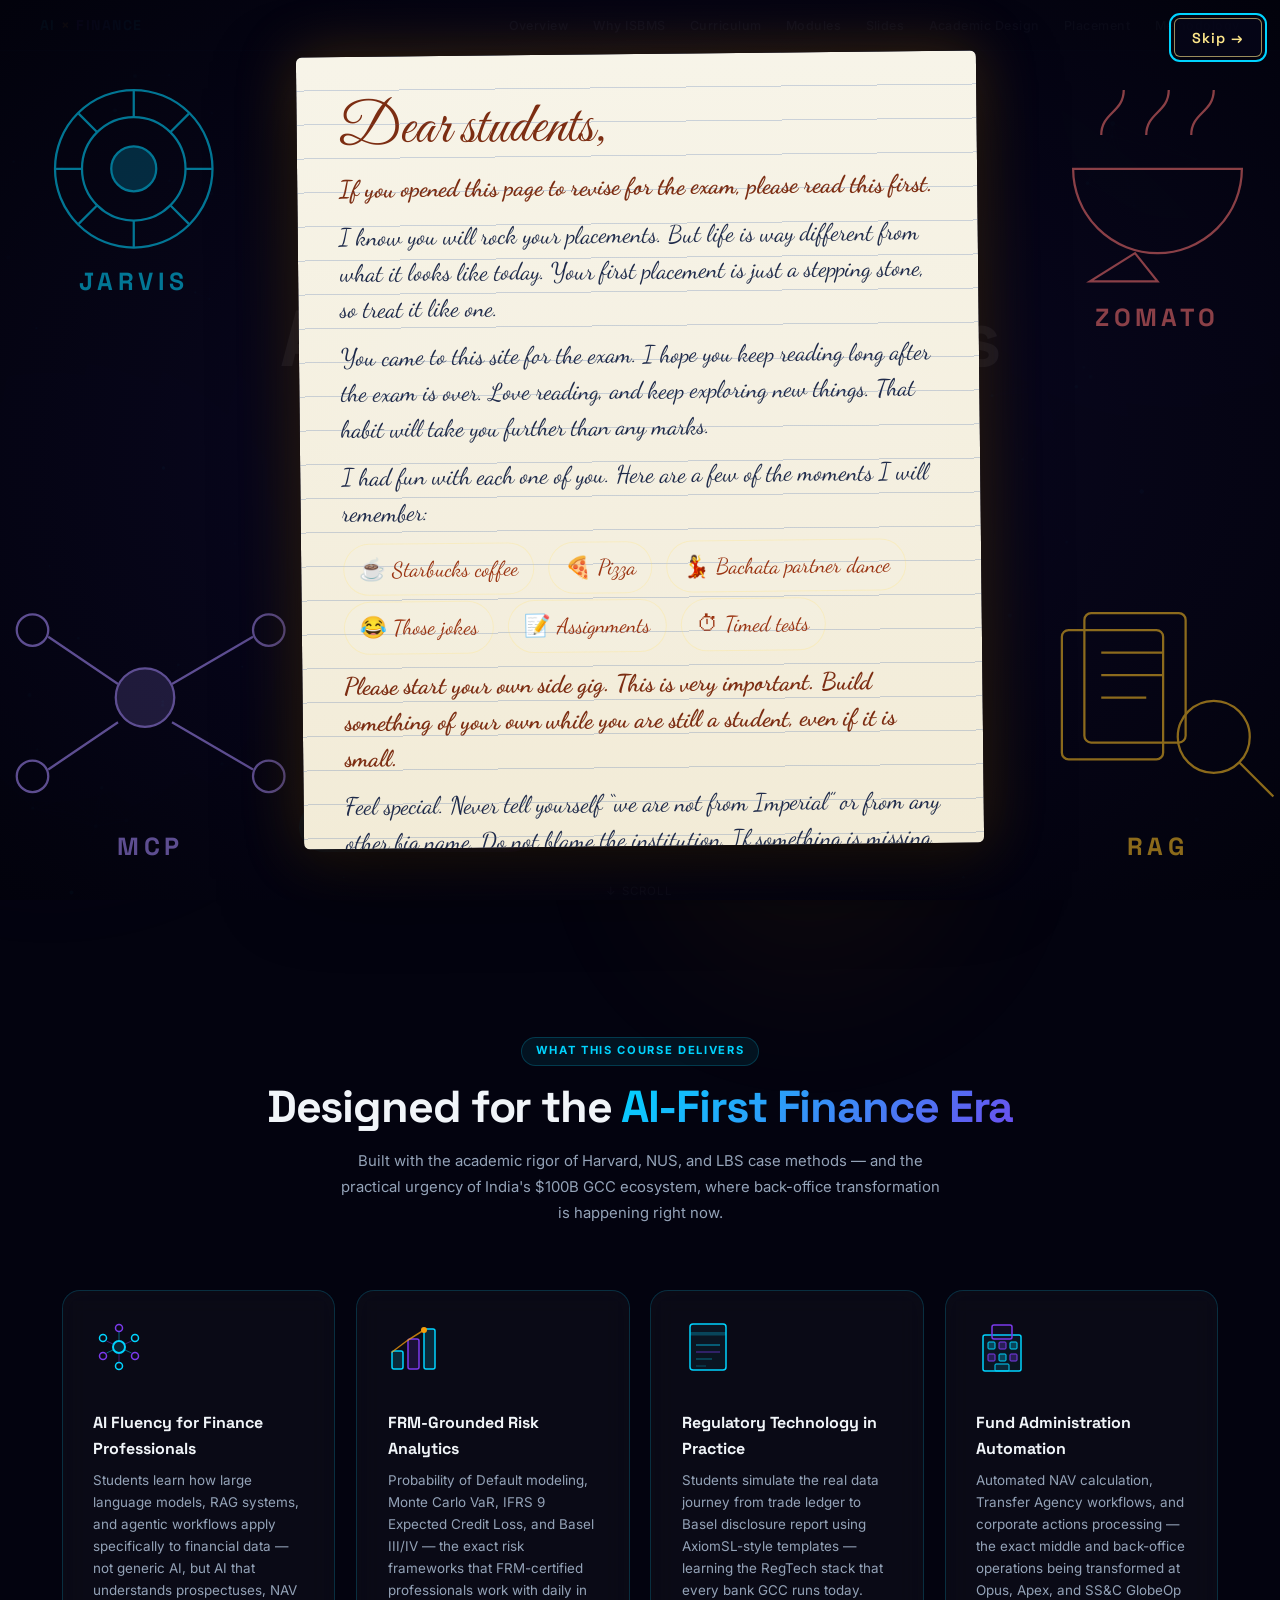
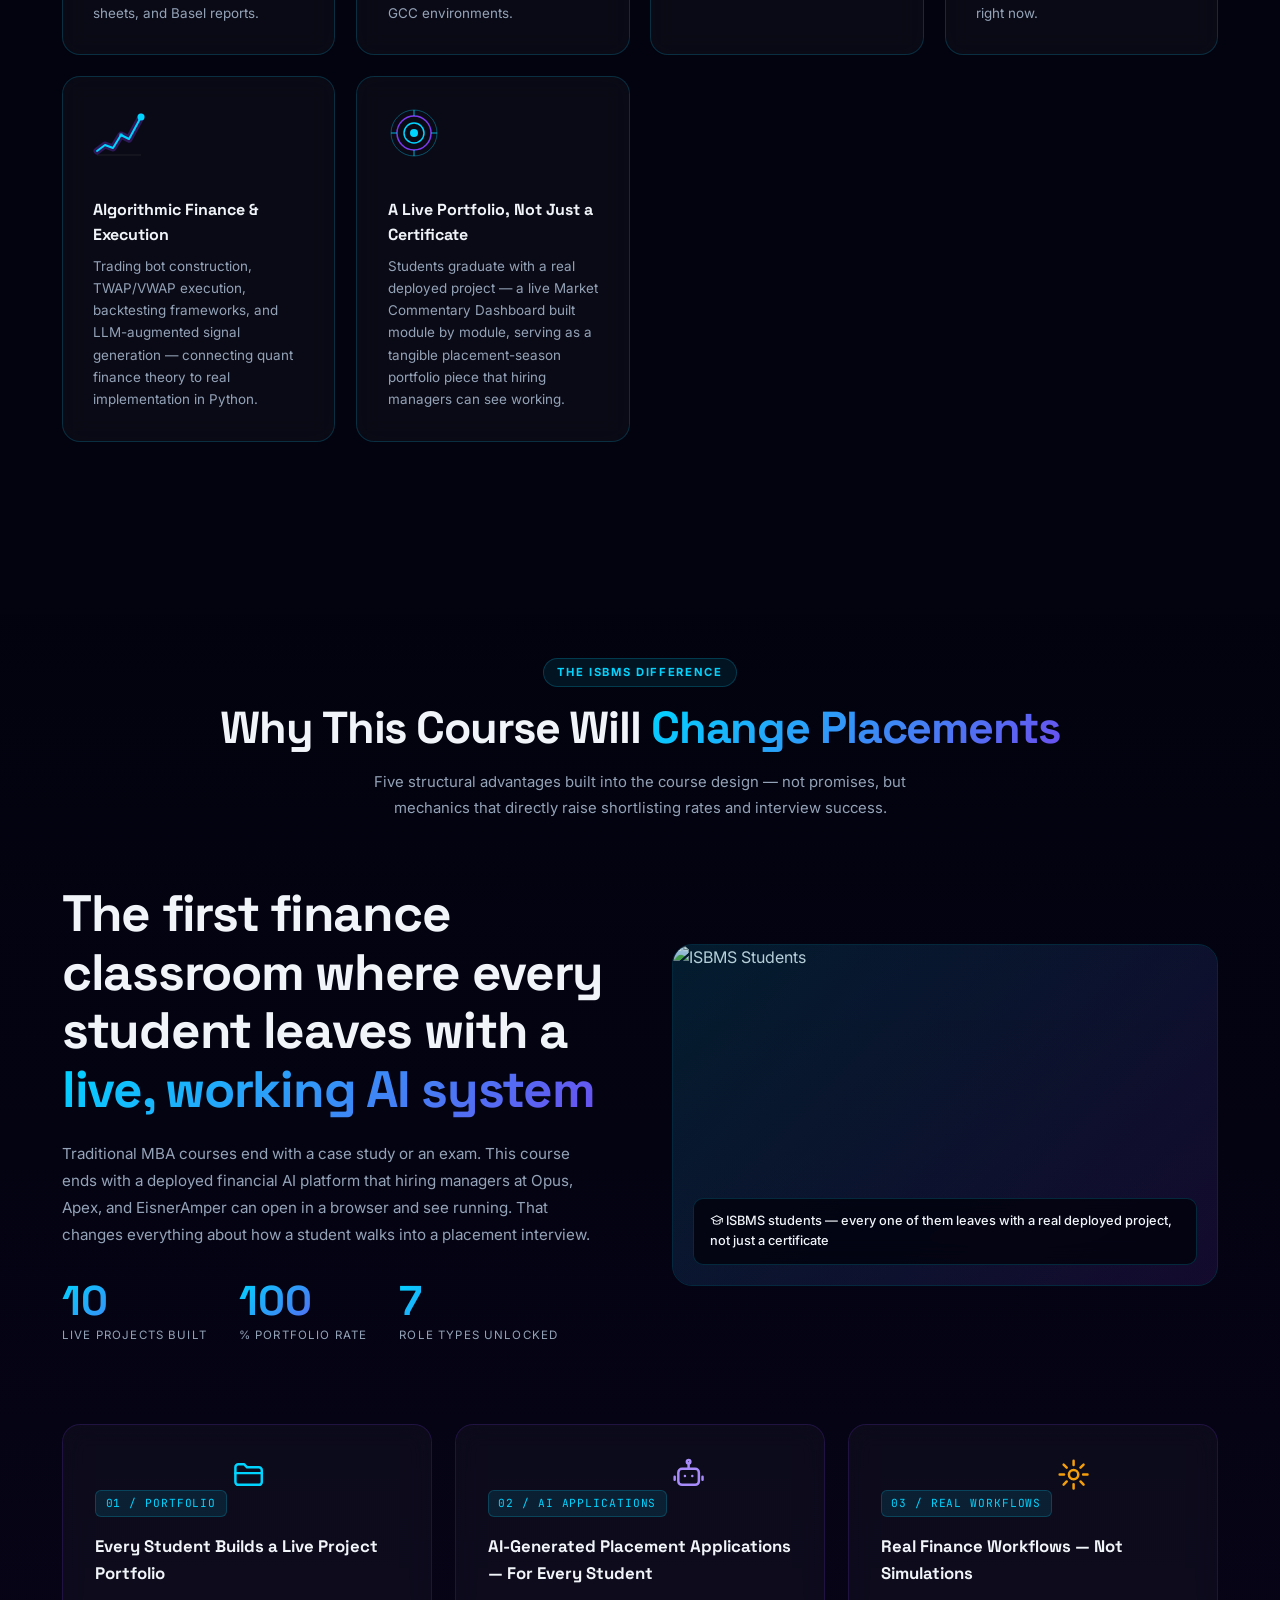
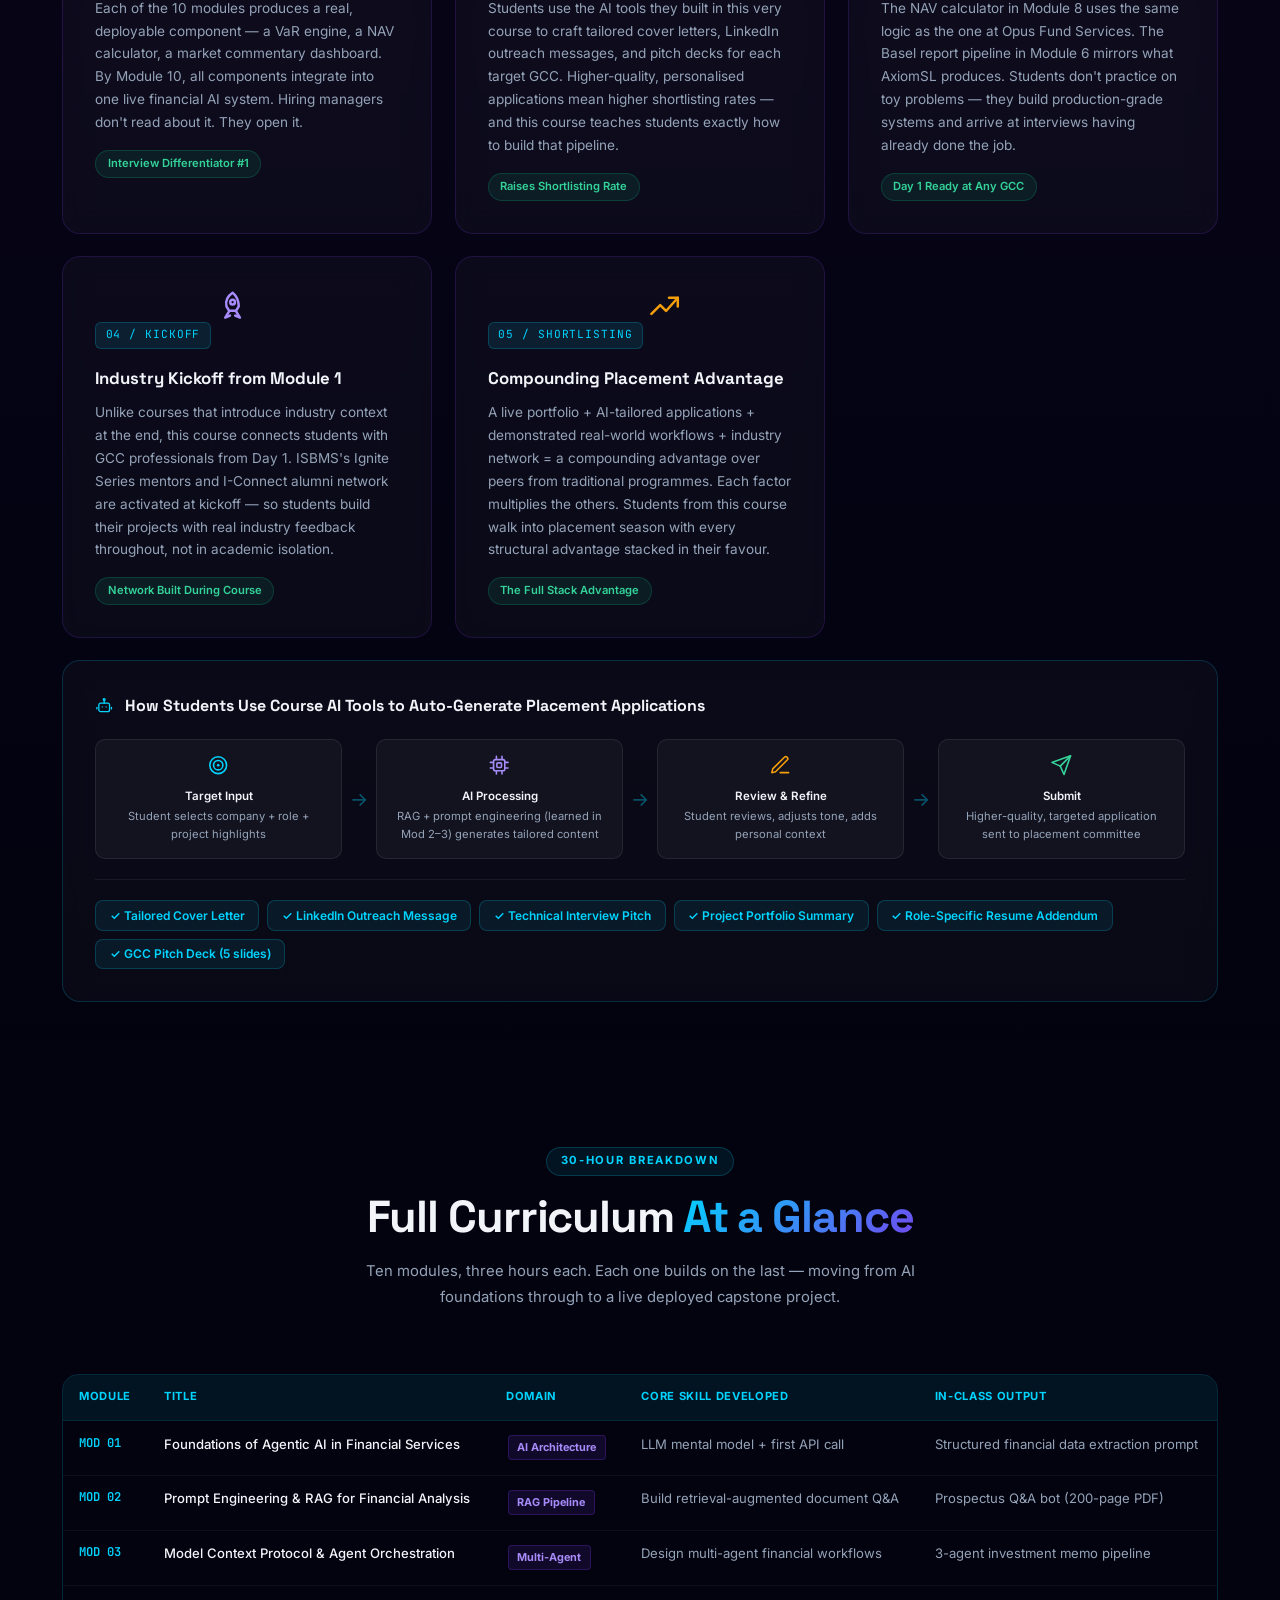
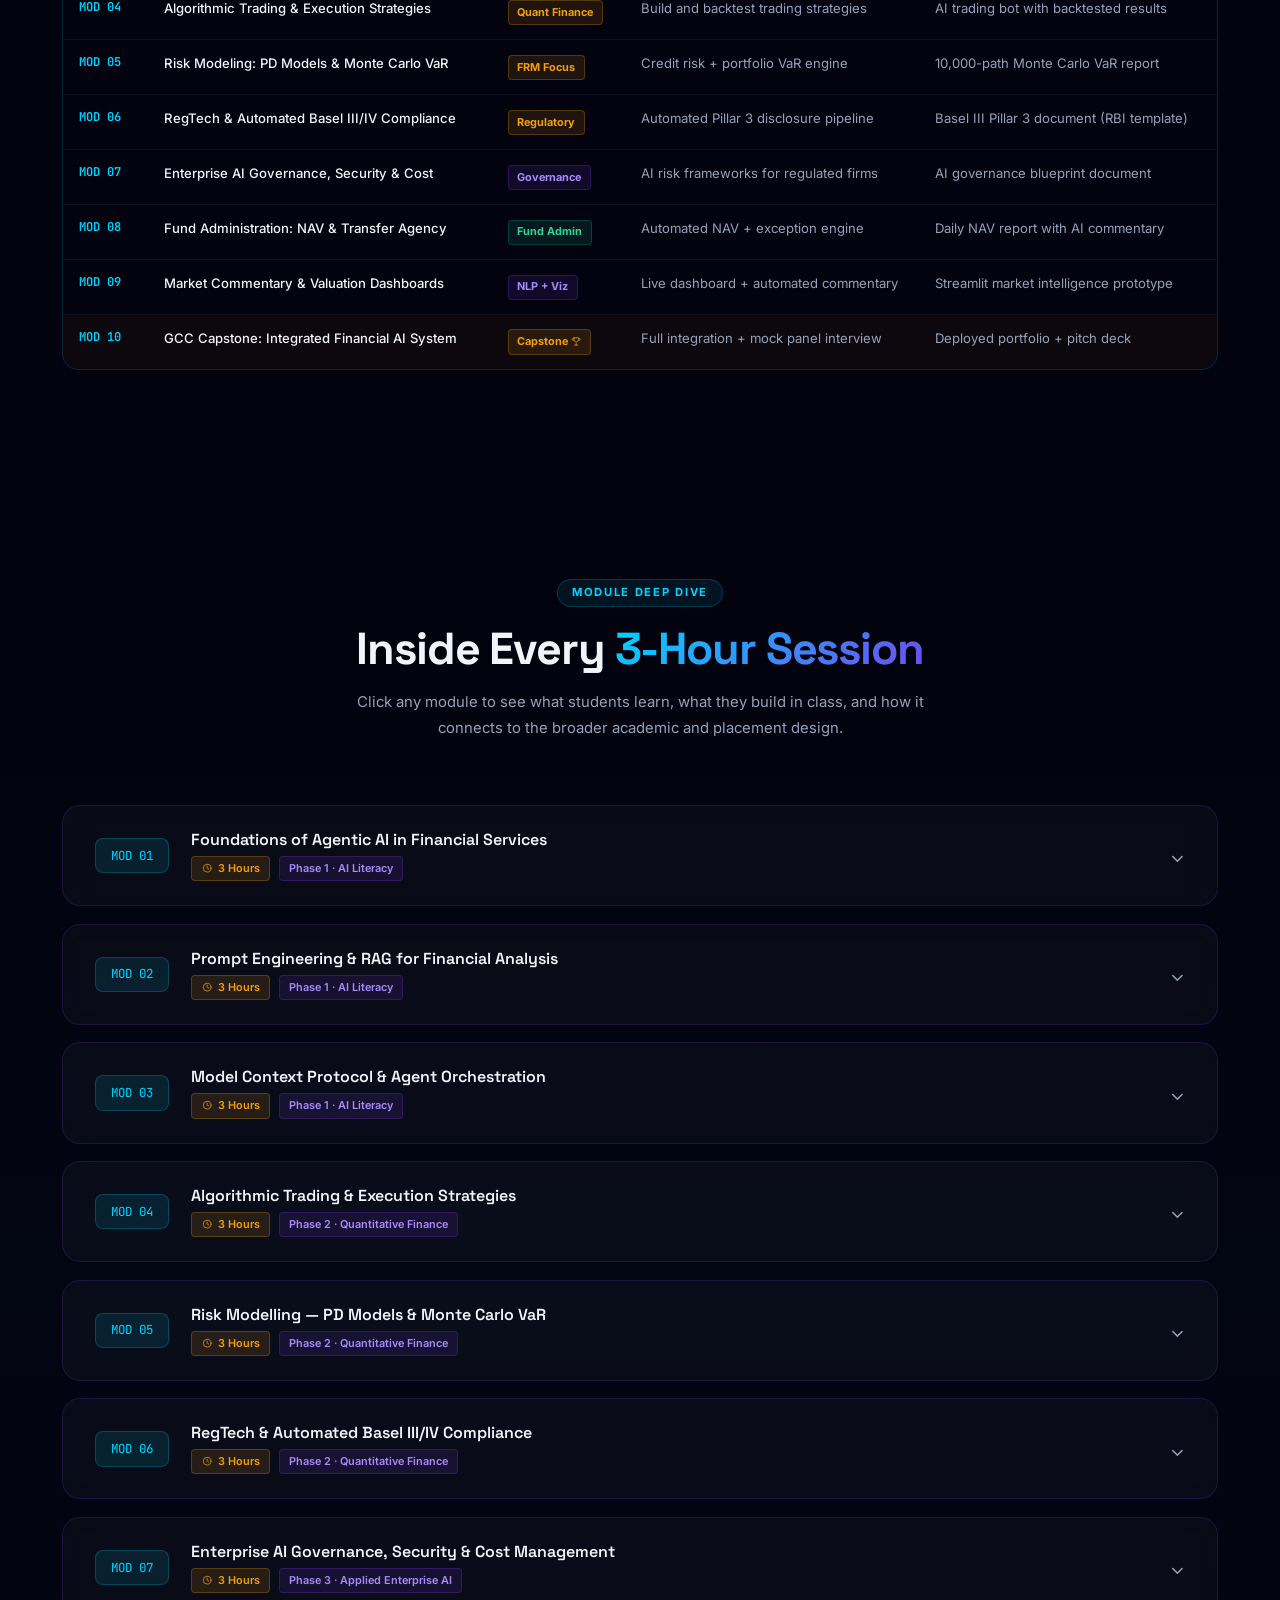
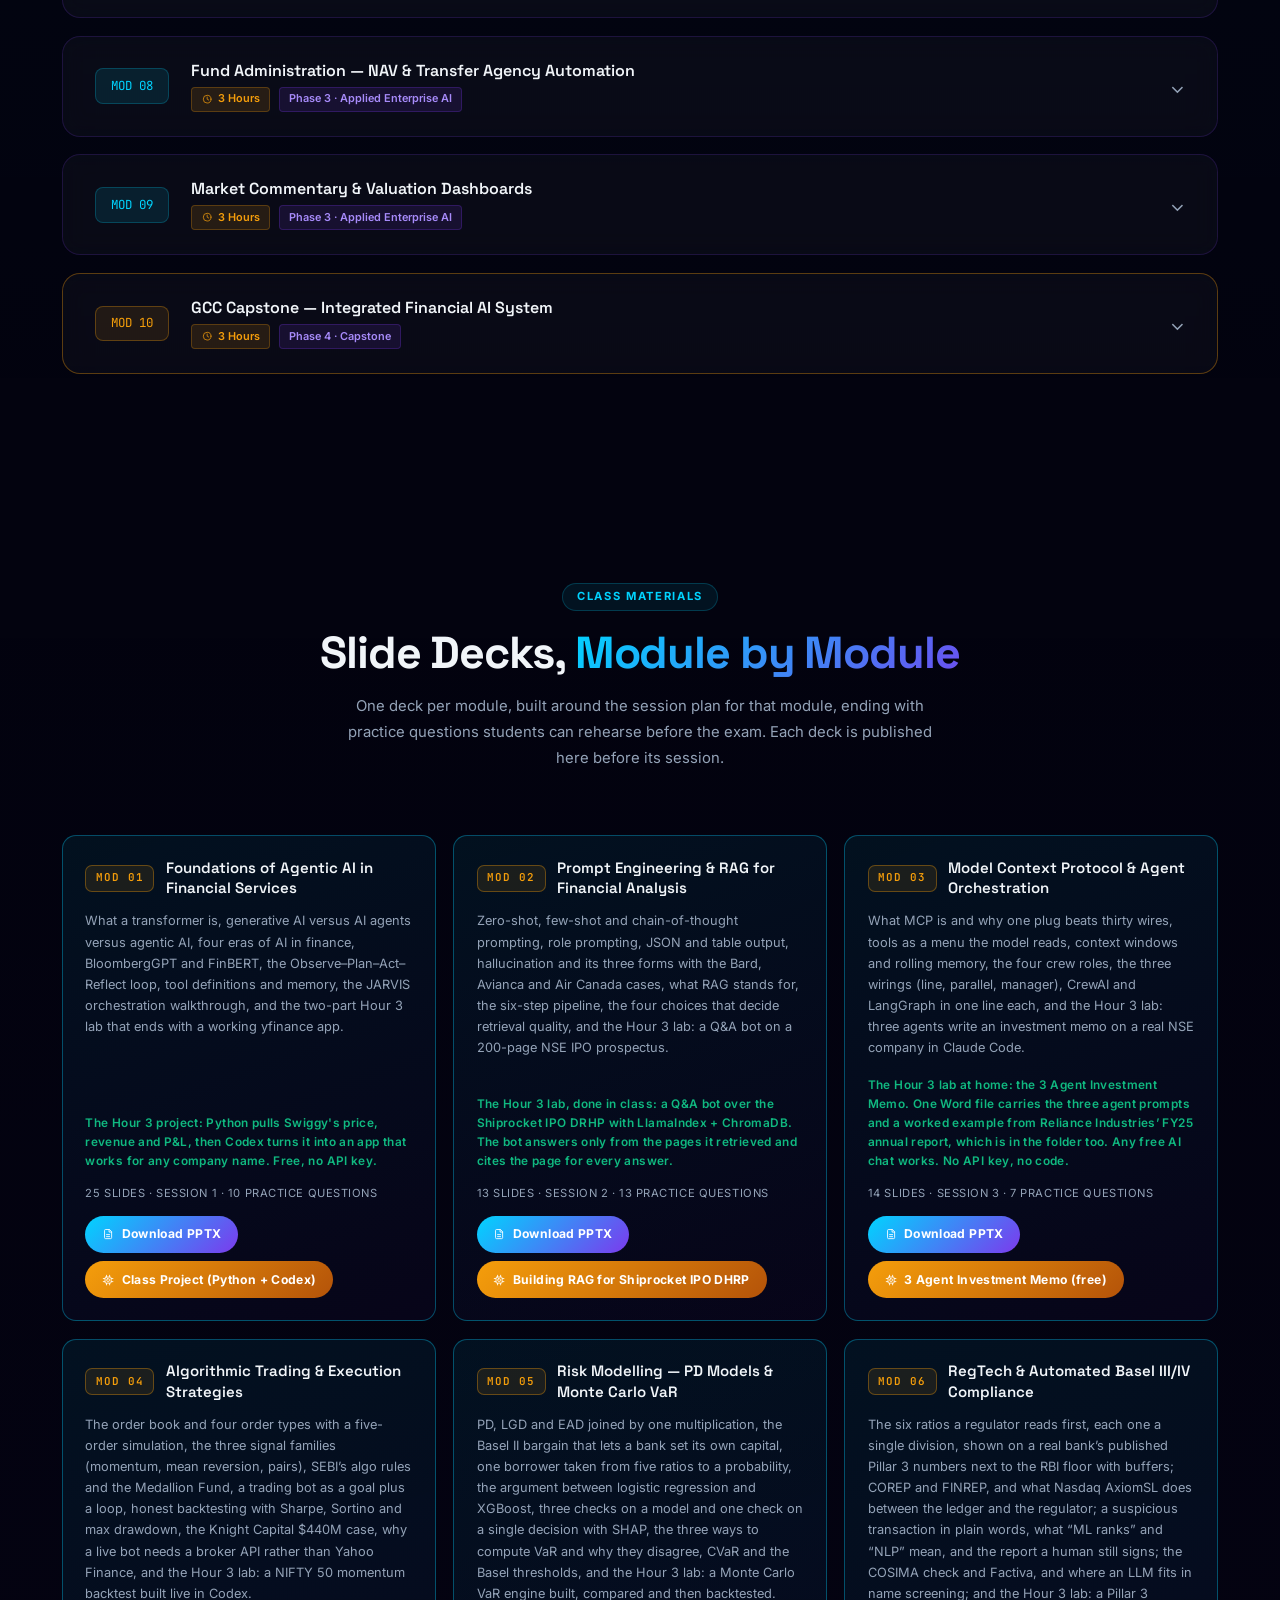
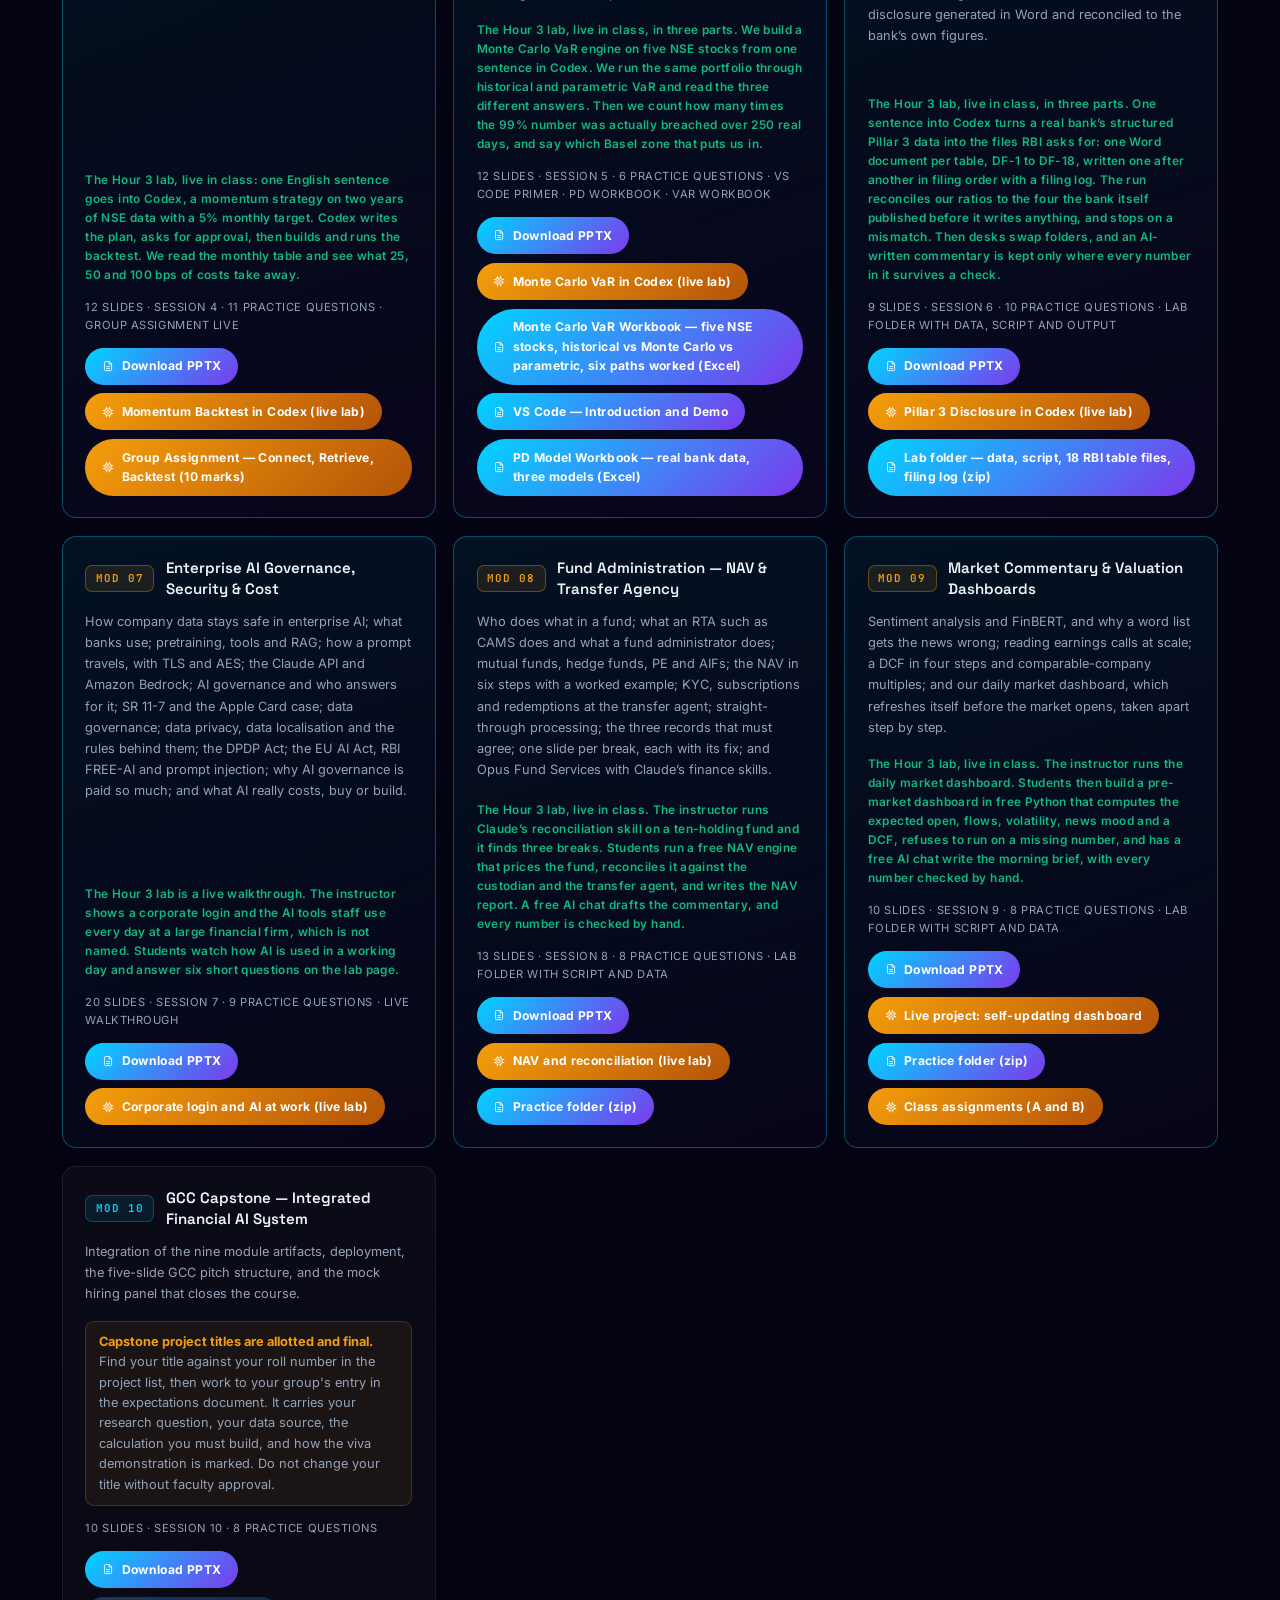
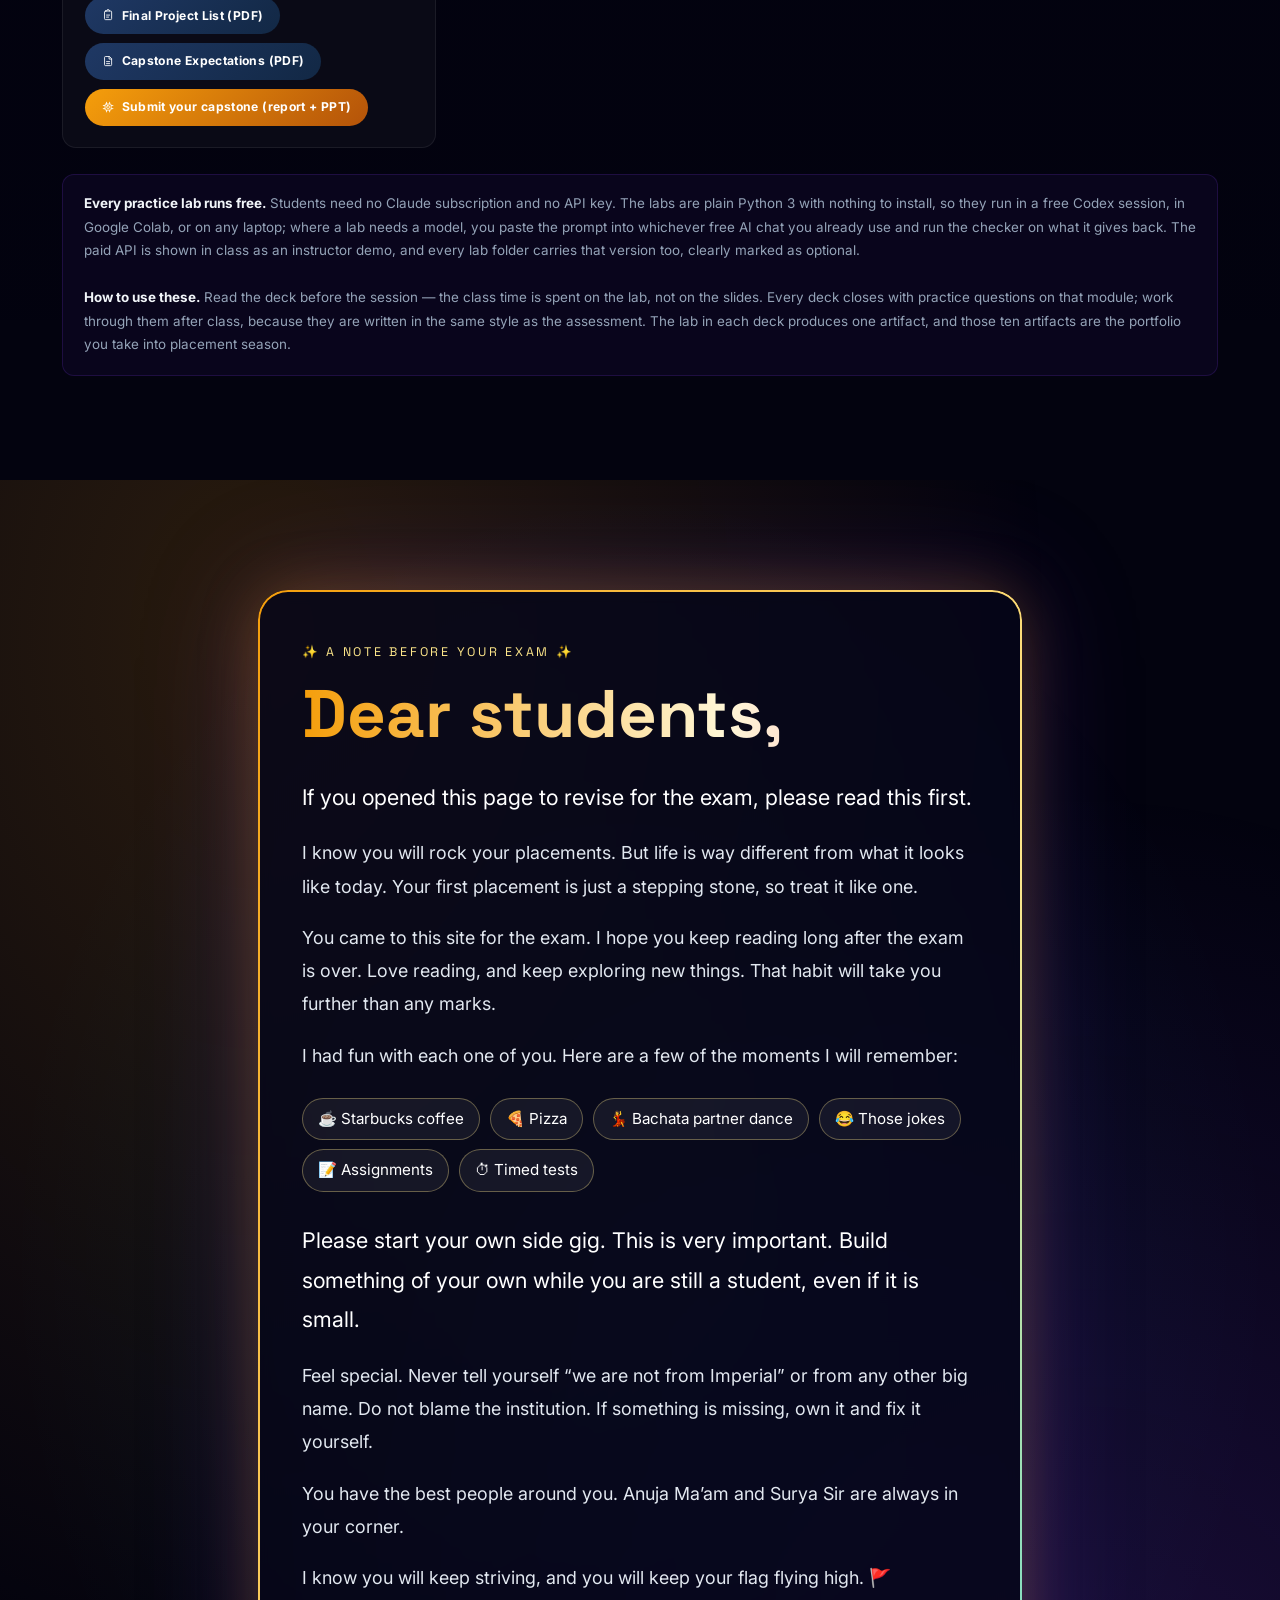
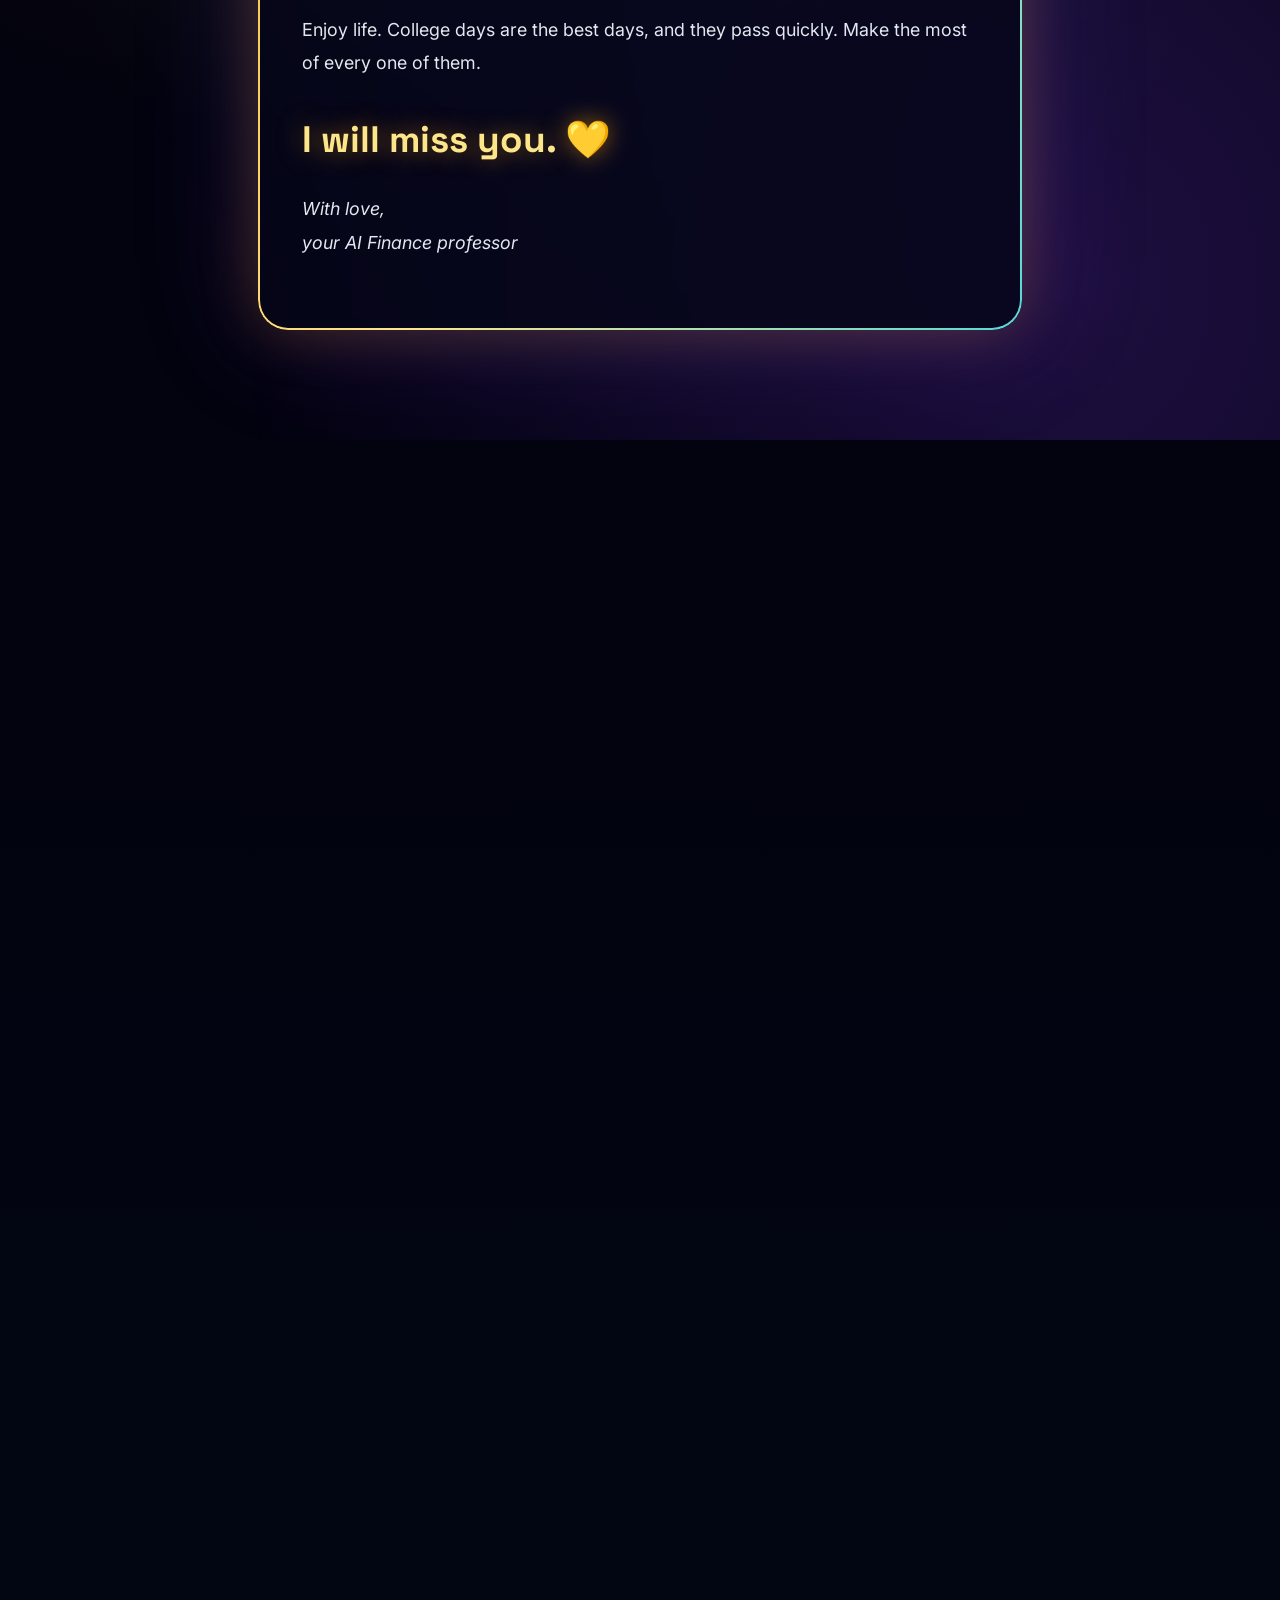
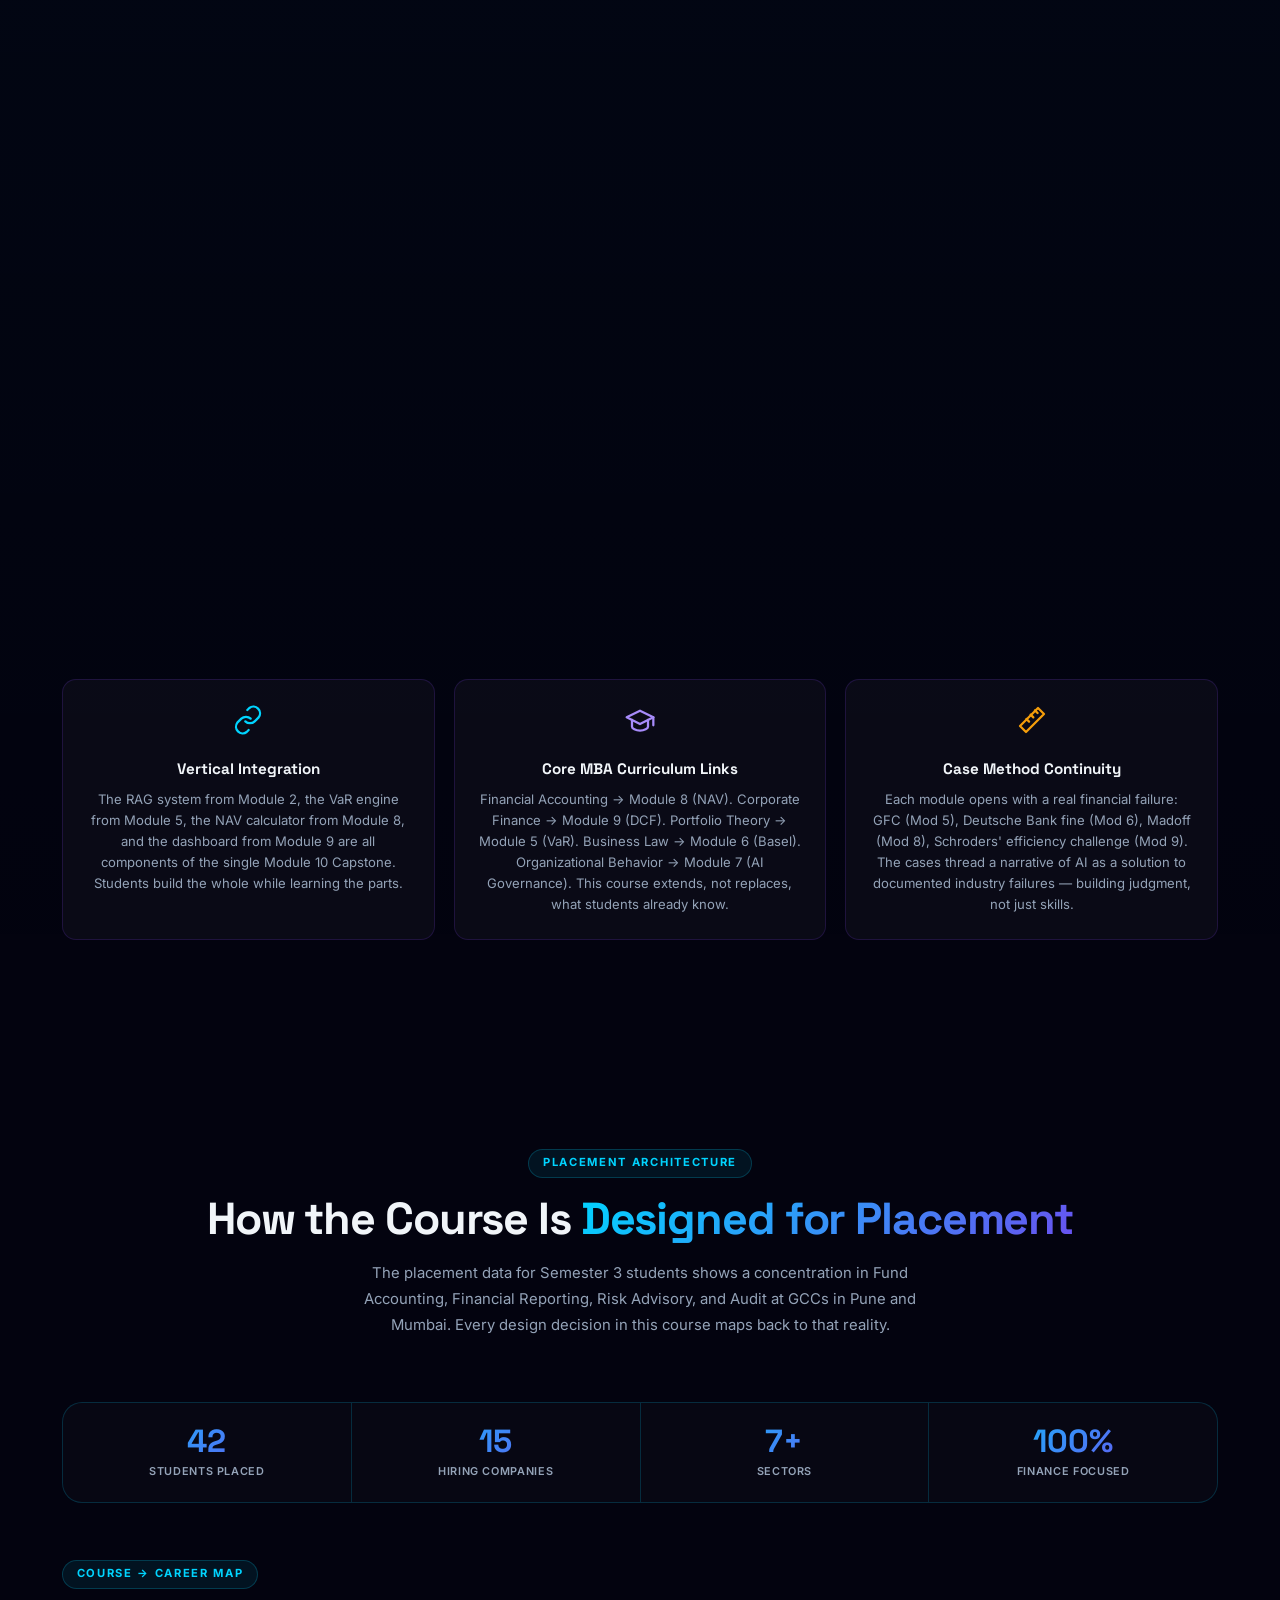
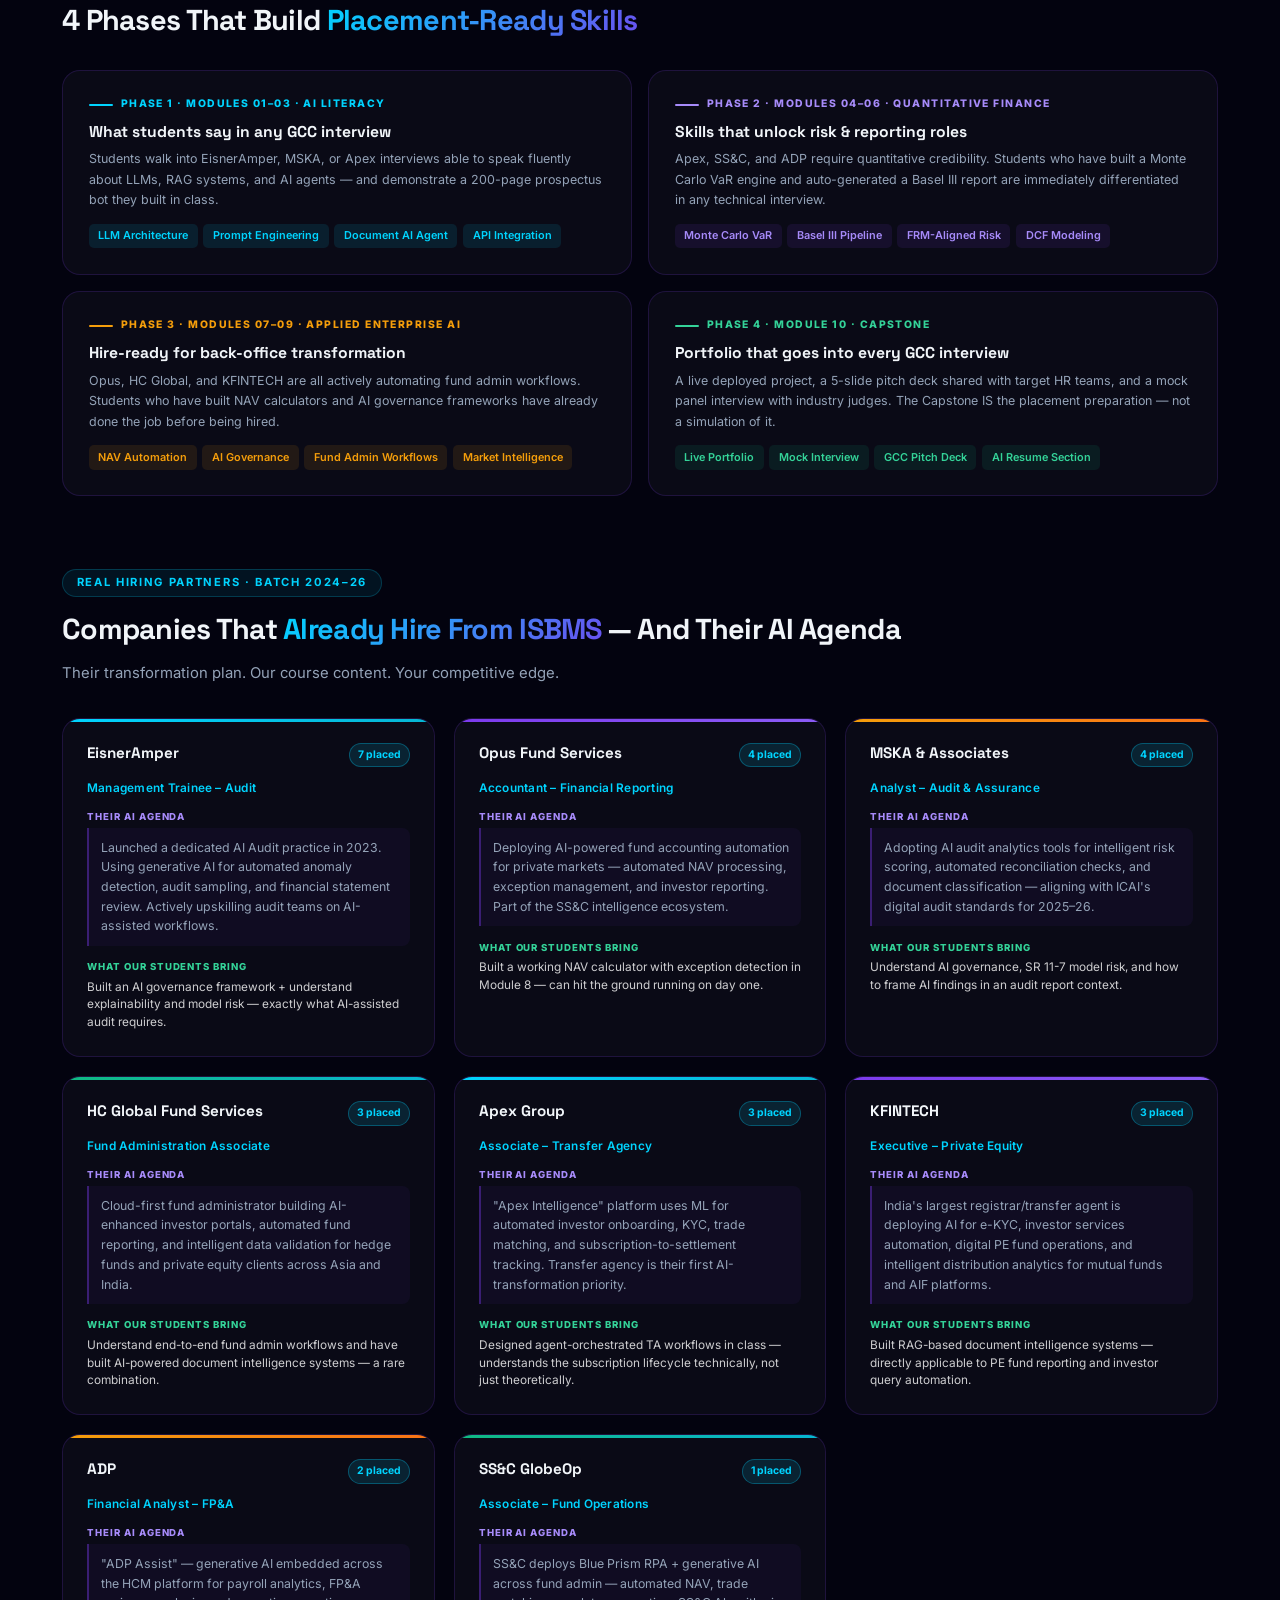
==== index.html @ ab529e23 "Note to students: first placement is a stepping stone Co-Authored-By: Claude Opus 5.5 <noreply@anthr" ====
<!DOCTYPE html>
<html lang="en">
<head>
<meta name="robots" content="noindex, nofollow, noarchive, nosnippet, noimageindex" />
<meta charset="UTF-8">
<meta name="viewport" content="width=device-width, initial-scale=1.0">
<title>Agentic AI & Advanced Analytics in Finance | ISBMS Pune</title>
<meta name="description" content="A 30-hour MBA/PGDM Semester 3 specialization at ISBMS Pune bridging academic finance with AI-driven GCC transformation. Ten modules from RAG and agentic AI to Monte Carlo VaR, Basel RegTech, and fund administration — every student graduates with a live deployed financial AI portfolio.">
<meta name="theme-color" content="#03030f">
<!-- Open Graph / social sharing -->
<meta property="og:type" content="website">
<meta property="og:title" content="Agentic AI & Advanced Analytics in Finance | ISBMS Pune">
<meta property="og:description" content="30-hour MBA specialization where every student graduates with a live, deployed financial AI system — built for India's GCC placement market.">
<meta property="og:image" content="https://bunny-wp-pullzone-4y0e6szi1k.b-cdn.net/wp-content/uploads/2026/03/Imperial-Students.webp">
<meta name="twitter:card" content="summary_large_image">
<meta name="twitter:title" content="Agentic AI & Advanced Analytics in Finance | ISBMS Pune">
<meta name="twitter:description" content="30-hour MBA specialization where every student graduates with a live, deployed financial AI system.">
<meta name="twitter:image" content="https://bunny-wp-pullzone-4y0e6szi1k.b-cdn.net/wp-content/uploads/2026/03/Imperial-Students.webp">

<!-- Course Schema -->
<script type="application/ld+json">
{
  "@context": "https://schema.org",
  "@graph": [
    {
      "@type": "Course",
      "name": "Agentic AI & Advanced Analytics in Finance — ISBMS Pune",
      "description": "A 30-hour MBA/PGDM Semester 3 specialization at ISBMS Pune bridging academic finance with AI-driven GCC transformation.",
      "provider": {"@type": "Organization", "name": "Imperial School of Banking & Management Studies, Pune"},
      "url": "https://tejasgjadhav.github.io/AIFINANCE/"
    }
  ]
}
</script>
<link rel="preconnect" href="https://fonts.googleapis.com">
<link rel="preconnect" href="https://fonts.gstatic.com" crossorigin>
<link href="https://fonts.googleapis.com/css2?family=Space+Grotesk:wght@300;400;500;600;700&family=Inter:wght@300;400;500;600&family=JetBrains+Mono:wght@400;500&family=Dancing+Script:wght@500;700&family=Great+Vibes&display=swap" rel="stylesheet">
<style>
:root {
  --bg: #03030f;
  --bg2: #07071a;
  --card: rgba(255,255,255,0.03);
  --c1: #00d4ff;
  --c2: #7c3aed;
  --c3: #f59e0b;
  --c4: #10b981;
  --txt: #f1f5f9;
  --txt2: #94a3b8;
  --b1: rgba(0,212,255,0.18);
  --b2: rgba(124,58,237,0.18);
  --glow1: 0 0 40px rgba(0,212,255,0.22);
  --glow2: 0 0 40px rgba(124,58,237,0.22);
}
*{margin:0;padding:0;box-sizing:border-box}
html{scroll-behavior:smooth;scroll-padding-top:78px}
body{font-family:'Inter',sans-serif;background:var(--bg);color:var(--txt);overflow-x:hidden;line-height:1.6;touch-action:manipulation}

/* ── ACCESSIBLE FOCUS STATES (keyboard nav) ── */
a:focus-visible,button:focus-visible,[role="button"]:focus-visible,[tabindex]:focus-visible{
  outline:2px solid var(--c1);outline-offset:3px;border-radius:6px
}
:focus:not(:focus-visible){outline:none}
/* skip link — hidden until keyboard-focused */
.skip-link{position:absolute;left:50%;top:0;transform:translate(-50%,-120%);z-index:10000;background:var(--c1);color:#03030f;font-weight:700;font-size:.82rem;padding:.6rem 1.2rem;border-radius:0 0 10px 10px;text-decoration:none;transition:transform .2s}
.skip-link:focus{transform:translate(-50%,0)}

/* ─── SVG ICON SYSTEM (replaces emoji) ─── */
.ic{width:1em;height:1em;display:inline-block;vertical-align:middle;fill:none;stroke:currentColor;stroke-width:1.7;stroke-linecap:round;stroke-linejoin:round;flex-shrink:0;overflow:visible}
.svg-defs{position:absolute;width:0;height:0;overflow:hidden}
/* structural card icons inherit the parent span's font-size for sizing */
.pillar-icon .ic,.meth-icon .ic,.integ-icon .ic,.afs-icon .ic{width:1em;height:1em;display:block;margin:0 auto}
.pillar-icon,.integ-icon{color:var(--c1)}
.afs-icon{color:var(--c1)}
.meth-icon{color:var(--c1)}
/* color rhythm across cards */
.pillar:nth-child(2) .pillar-icon,.pillar:nth-child(4) .pillar-icon{color:#a78bfa}
.pillar:nth-child(3) .pillar-icon,.pillar:nth-child(5) .pillar-icon{color:var(--c3)}
.meth-card:nth-child(2) .meth-icon{color:#a78bfa}
.meth-card:nth-child(4) .meth-icon{color:var(--c3)}
.integ-card:nth-child(2) .integ-icon{color:#a78bfa}
.integ-card:nth-child(3) .integ-icon{color:var(--c3)}
.afs:nth-child(3) .afs-icon{color:#a78bfa}.afs:nth-child(5) .afs-icon{color:var(--c3)}.afs:nth-child(7) .afs-icon{color:#34d399}
/* inline icons (buttons, chips, headings, footer) */
.ic-inline{width:1.05em;height:1.05em;vertical-align:-.16em;stroke-width:1.8}
.lab-box strong .ic{width:1.05em;height:1.05em;vertical-align:-.16em;margin-right:.15rem}
.mt-h .ic,.mt-cap .ic{width:.95em;height:.95em;vertical-align:-.13em;margin-right:.18rem}
.cap-feat .ic{width:1.15em;height:1.15em;color:var(--c1)}
.cap-feat:nth-child(2) .ic{color:#a78bfa}.cap-feat:nth-child(3) .ic{color:var(--c3)}.cap-feat:nth-child(4) .ic{color:#34d399}.cap-feat:nth-child(6) .ic{color:#a78bfa}
.cap-title .ic{width:.9em;height:.9em;vertical-align:-.08em;color:var(--c3)}
.ai-flow-title .ic{width:1.15em;height:1.15em;color:var(--c1)}
.foot-gh .ic{width:1.05em;height:1.05em;vertical-align:-.16em}

/* ─── FLUID MOTION POLISH ─── */
:root{--ease:cubic-bezier(.16,1,.3,1)}
.ov-card,.pillar,.meth-card,.integ-card,.school-card,.hc,.pg-card,.mod-card,.cap-feat,.afs,.btn-p,.btn-s{transition-timing-function:var(--ease)}
.rv{transition:opacity .75s var(--ease),transform .75s var(--ease)}
.btn-p,.btn-s,.foot-gh{transition:transform .35s var(--ease),box-shadow .35s var(--ease),border-color .3s,color .3s,background .3s}
/* sheen sweep on primary buttons */
.btn-p{position:relative;overflow:hidden;isolation:isolate}
.btn-p::after{content:'';position:absolute;inset:0;z-index:-1;background:linear-gradient(115deg,transparent 30%,rgba(255,255,255,.32) 50%,transparent 70%);background-size:250% 100%;background-position:120% 0;transition:background-position .65s var(--ease)}
.btn-p:hover::after{background-position:-40% 0}
.btn-p:active,.btn-s:active{transform:translateY(-1px) scale(.985)}

#nc{position:fixed;top:0;left:0;width:100%;height:100%;z-index:0;pointer-events:none}
#pb{position:fixed;top:0;left:0;height:2px;background:linear-gradient(90deg,var(--c1),var(--c2),var(--c3));z-index:9999;transition:width .1s}

.orb{position:fixed;border-radius:50%;filter:blur(90px);pointer-events:none;z-index:0}
.o1{width:500px;height:500px;background:var(--c1);top:-150px;right:-150px;opacity:.09}
.o2{width:400px;height:400px;background:var(--c2);bottom:10%;left:-150px;opacity:.09}
.o3{width:300px;height:300px;background:var(--c3);bottom:-80px;right:25%;opacity:.06}

/* NAV */
nav{position:fixed;top:0;left:0;right:0;z-index:1000;padding:.75rem 2.5rem;background:rgba(3,3,15,.95);backdrop-filter:blur(24px);border-bottom:1px solid var(--b1);display:flex;align-items:center;justify-content:space-between;gap:1.5rem}
.nav-course{font-family:'Space Grotesk',sans-serif;font-weight:700;font-size:.88rem;letter-spacing:.1em;display:flex;align-items:center;flex-shrink:0;cursor:default;gap:0}
.nc-ai{color:var(--c1);animation:aiglow 2.4s ease-in-out infinite}
@keyframes aiglow{
  0%,100%{text-shadow:0 0 6px rgba(0,212,255,.5),0 0 14px rgba(0,212,255,.22)}
  50%{text-shadow:0 0 14px rgba(0,212,255,1),0 0 28px rgba(0,212,255,.65),0 0 46px rgba(0,212,255,.28)}
}
.nc-x{color:var(--c3);display:inline-block;padding:0 .32rem;animation:xbeat 2.8s ease-in-out infinite}
@keyframes xbeat{0%,100%{transform:scale(1);opacity:.8}50%{transform:scale(1.35);opacity:1}}
.nc-fin{background:linear-gradient(90deg,var(--c2),#06b6d4,var(--c1),var(--c3),var(--c2));background-size:350% auto;-webkit-background-clip:text;-webkit-text-fill-color:transparent;background-clip:text;animation:finshimmer 2.8s linear infinite}
@keyframes finshimmer{0%{background-position:0% center}100%{background-position:350% center}}
.nav-links{display:flex;gap:1.5rem;list-style:none}
.nav-links a{color:var(--txt2);text-decoration:none;font-size:.78rem;font-weight:500;letter-spacing:.04em;transition:color .25s;white-space:nowrap}
.nav-links a:hover,.nav-links a.active{color:var(--c1)}
.nav-toggle{display:none;flex-direction:column;gap:5px;background:none;border:1px solid var(--b1);cursor:pointer;padding:.55rem .65rem;border-radius:8px;flex-shrink:0}
.nav-toggle span{display:block;width:20px;height:2px;background:var(--txt2);border-radius:2px;transition:all .3s}
.nav-toggle.open span:nth-child(1){transform:rotate(45deg) translate(5px,5px)}
.nav-toggle.open span:nth-child(2){opacity:0;transform:scaleX(0)}
.nav-toggle.open span:nth-child(3){transform:rotate(-45deg) translate(5px,-5px)}

/* ─── UNIQUE SECTION ─── */
.unique-section{padding:7rem 0;background:linear-gradient(180deg,transparent,rgba(124,58,237,.03) 50%,transparent)}
.unique-hero{display:grid;grid-template-columns:1fr 1fr;gap:4rem;align-items:center;margin-bottom:5rem}
.unique-left h2{font-family:'Space Grotesk',sans-serif;font-size:clamp(2rem,4vw,3.2rem);font-weight:700;line-height:1.15;letter-spacing:-.025em;margin-bottom:1.25rem}
.unique-left p{font-size:.95rem;color:var(--txt2);line-height:1.78;margin-bottom:2rem}
.unique-stats{display:flex;gap:2rem;flex-wrap:wrap}
.ustat{text-align:left}
.ustat-n{font-family:'Space Grotesk',sans-serif;font-size:2.6rem;font-weight:700;line-height:1;background:linear-gradient(135deg,var(--c1),var(--c2));-webkit-background-clip:text;-webkit-text-fill-color:transparent;background-clip:text}
.ustat-l{font-size:.72rem;color:var(--txt2);text-transform:uppercase;letter-spacing:.1em;margin-top:.25rem}
.unique-img{position:relative;border-radius:20px;overflow:hidden;border:1px solid var(--b1)}
.unique-img img{width:100%;height:340px;object-fit:cover;display:block;filter:brightness(.85)}
.unique-img::after{content:'';position:absolute;inset:0;background:linear-gradient(135deg,rgba(0,212,255,.12),rgba(124,58,237,.12))}
.unique-img-label{position:absolute;bottom:1.25rem;left:1.25rem;right:1.25rem;z-index:1;background:rgba(3,3,15,.85);backdrop-filter:blur(12px);border:1px solid var(--b1);border-radius:10px;padding:.75rem 1rem;font-size:.8rem;color:var(--txt);font-weight:500}

.pillars{display:grid;grid-template-columns:repeat(auto-fit,minmax(300px,1fr));gap:1.4rem}
.pillar{background:var(--card);border:1px solid var(--b2);border-radius:18px;padding:2rem;backdrop-filter:blur(12px);transition:all .35s;position:relative;overflow:hidden}
.pillar::before{content:'';position:absolute;top:0;left:0;right:0;height:2px;background:linear-gradient(90deg,var(--c1),var(--c2));opacity:0;transition:opacity .35s}
.pillar:hover{transform:translateY(-6px);border-color:rgba(0,212,255,.35);box-shadow:var(--glow1)}
.pillar:hover::before{opacity:1}
.pillar-num{font-family:'JetBrains Mono',monospace;font-size:.7rem;color:var(--c1);background:rgba(0,212,255,.1);border:1px solid rgba(0,212,255,.2);border-radius:6px;padding:.22rem .6rem;display:inline-block;margin-bottom:1rem;letter-spacing:.08em}
.pillar-icon{font-size:2.2rem;margin-bottom:.9rem;display:block}
.pillar-title{font-family:'Space Grotesk',sans-serif;font-size:1.05rem;font-weight:700;margin-bottom:.6rem;color:var(--txt)}
.pillar-desc{font-size:.85rem;color:var(--txt2);line-height:1.68}
.pillar-tag{display:inline-block;margin-top:1rem;font-size:.7rem;padding:.25rem .72rem;background:rgba(16,185,129,.1);border:1px solid rgba(16,185,129,.22);color:#34d399;border-radius:100px;font-weight:600}

/* AI application flow */
.ai-flow{background:var(--card);border:1px solid var(--b1);border-radius:18px;padding:2rem;margin-top:1.4rem;backdrop-filter:blur(12px)}
.ai-flow-title{font-family:'Space Grotesk',sans-serif;font-size:1rem;font-weight:700;margin-bottom:1.25rem;display:flex;align-items:center;gap:.75rem}
.ai-flow-steps{display:flex;align-items:center;gap:0;flex-wrap:wrap}
.afs{background:rgba(255,255,255,.04);border:1px solid rgba(255,255,255,.08);border-radius:10px;padding:.85rem 1.1rem;font-size:.82rem;color:var(--txt2);flex:1;min-width:140px;text-align:center;transition:all .3s}
.afs:hover{border-color:var(--b1);color:var(--txt)}
.afs-icon{font-size:1.4rem;margin-bottom:.3rem;display:block}
.afs-label{font-size:.72rem;font-weight:600;color:var(--txt)}
.afs-desc{font-size:.7rem;color:var(--txt2);margin-top:.2rem}
.afs-arrow{color:rgba(0,212,255,.4);font-size:1.2rem;padding:0 .5rem;flex-shrink:0}
.afs-outputs{display:flex;flex-wrap:wrap;gap:.5rem;margin-top:1.25rem;padding-top:1.25rem;border-top:1px solid rgba(255,255,255,.06)}
.afs-out{font-size:.75rem;padding:.3rem .85rem;background:rgba(0,212,255,.08);border:1px solid rgba(0,212,255,.2);color:var(--c1);border-radius:8px;font-weight:600}

/* ─── SCHOOL METHODOLOGY CARDS ─── */
.school-grid{display:grid;grid-template-columns:repeat(auto-fit,minmax(300px,1fr));gap:1.4rem;margin-top:3rem}
.school-card{background:var(--card);border:1px solid var(--b2);border-radius:18px;padding:2rem;backdrop-filter:blur(12px);transition:all .35s;text-decoration:none;color:inherit;display:block;position:relative;overflow:hidden}
.school-card::after{content:'';position:absolute;bottom:0;left:0;right:0;height:2px;background:linear-gradient(90deg,var(--c2),var(--c1));transform:scaleX(0);transition:transform .35s;transform-origin:left}
.school-card:hover{transform:translateY(-5px);border-color:rgba(0,212,255,.35);box-shadow:var(--glow1)}
.school-card:hover::after{transform:scaleX(1)}
.school-institution{font-size:.68rem;font-weight:700;text-transform:uppercase;letter-spacing:.12em;color:var(--c1);margin-bottom:.4rem}
.school-name{font-family:'Space Grotesk',sans-serif;font-size:1.15rem;font-weight:700;margin-bottom:.3rem}
.school-what{font-size:.75rem;color:var(--c3);font-weight:600;margin-bottom:.85rem;font-style:italic}
.school-desc{font-size:.84rem;color:var(--txt2);line-height:1.65;margin-bottom:1rem}
.school-link{font-size:.75rem;color:var(--c1);font-weight:600;display:flex;align-items:center;gap:.3rem}
.school-link::after{content:'→'}

/* ─── CURRICULUM with photo overlay ─── */
.curr-photo-bg{position:relative}
.curr-photo-bg::before{content:'';position:absolute;inset:0;background-image:url('https://bunny-wp-pullzone-4y0e6szi1k.b-cdn.net/wp-content/uploads/2026/03/Imperial-Students.webp');background-size:cover;background-position:center;opacity:.045;z-index:0;border-radius:0}
.curr-photo-bg .container{position:relative;z-index:1}

@media(max-width:900px){
  .unique-hero{grid-template-columns:1fr;gap:2.5rem;margin-bottom:3rem}
  .unique-img{display:none}
  .integ-grid{grid-template-columns:1fr}
  .pillars{grid-template-columns:1fr}
  .school-grid{grid-template-columns:1fr}
}
@media(max-width:768px){
  nav{padding:.65rem 1.1rem}
  .nav-links{display:none;position:fixed;top:57px;left:0;right:0;background:rgba(3,3,15,.98);backdrop-filter:blur(24px);flex-direction:column;gap:0;border-bottom:1px solid var(--b1);padding:.5rem 0;z-index:999}
  .nav-links.open{display:flex}
  .nav-links li a{display:block;padding:.85rem 1.5rem;font-size:.9rem;border-bottom:1px solid rgba(255,255,255,.04)}
  .nav-toggle{display:flex}
  .ai-flow-steps{flex-direction:column}
  .afs-arrow{transform:rotate(90deg);padding:.2rem 0}
}

/* HERO */
.hero{min-height:100vh;display:flex;flex-direction:column;align-items:center;justify-content:center;text-align:center;padding:9rem 2rem 5rem;position:relative;z-index:1}
.hero-glow{position:absolute;top:50%;left:50%;transform:translate(-50%,-50%);width:700px;height:700px;background:radial-gradient(circle,rgba(0,212,255,.06) 0%,transparent 65%);pointer-events:none}

.badge{display:inline-flex;align-items:center;gap:.5rem;background:rgba(0,212,255,.08);border:1px solid rgba(0,212,255,.3);border-radius:100px;padding:.42rem 1.2rem;font-size:.73rem;font-weight:700;color:var(--c1);letter-spacing:.12em;text-transform:uppercase;margin-bottom:2rem;animation:pulseb 2.5s ease-in-out infinite}
@keyframes pulseb{0%,100%{box-shadow:0 0 0 0 rgba(0,212,255,.35)}50%{box-shadow:0 0 0 10px rgba(0,212,255,0)}}
.dot{width:6px;height:6px;background:var(--c1);border-radius:50%;animation:blink 1.5s ease-in-out infinite;flex-shrink:0}
@keyframes blink{0%,100%{opacity:1}50%{opacity:.2}}

h1.hero-h1{font-family:'Space Grotesk',sans-serif;font-size:clamp(2.5rem,6.2vw,5rem);font-weight:700;line-height:1.08;letter-spacing:-.03em;margin-bottom:1.4rem}
.gt{background:linear-gradient(135deg,#00d4ff 0%,#7c3aed 48%,#f59e0b 100%);background-size:260% auto;-webkit-background-clip:text;-webkit-text-fill-color:transparent;background-clip:text;animation:gs 5s ease-in-out infinite alternate}
@keyframes gs{0%{background-position:0% center}100%{background-position:100% center}}
/* ── HERO TITLE REVEAL + GLITCH ── */
.hl{display:inline-block}
.hl1{animation:gs 5s ease-in-out infinite alternate,hlr .95s cubic-bezier(.16,1,.3,1) .1s both}
.hl2{animation:hlr .95s cubic-bezier(.16,1,.3,1) .48s both}
.hl3{animation:hlr .95s cubic-bezier(.16,1,.3,1) .86s both}
.hl4{animation:hlr .95s cubic-bezier(.16,1,.3,1) 1.22s both}
.hero-amp{color:var(--c3);-webkit-text-fill-color:var(--c3);font-weight:700}
@keyframes hlr{from{opacity:0;transform:translateY(34px);filter:blur(18px)}to{opacity:1;transform:translateY(0);filter:blur(0)}}
h1.hero-h1{animation:hg 14s ease-in-out infinite}
@keyframes hg{
  0%,87%,100%{filter:none;transform:none}
  88%{filter:brightness(2) saturate(1.4);transform:skewX(-.5deg) translateX(3px)}
  89%{filter:brightness(.55) hue-rotate(160deg);transform:skewX(.5deg) translateX(-3px)}
  90%{filter:brightness(1.7) saturate(1.2);transform:translateX(2px)}
  91%{filter:none;transform:none}
}

.hero-sub{font-size:clamp(.92rem,2.1vw,1.12rem);color:var(--txt2);max-width:660px;margin:0 auto 1.2rem;line-height:1.78}
.hero-inst{font-size:.86rem;color:var(--c3);font-weight:600;letter-spacing:.06em;margin-bottom:2.8rem;padding:.48rem 1.2rem;background:rgba(245,158,11,.08);border:1px solid rgba(245,158,11,.25);display:inline-block;border-radius:8px}

/* STATS */
.stats{display:flex;justify-content:center;flex-wrap:wrap;margin:0 auto 2.8rem;background:rgba(255,255,255,.03);border:1px solid var(--b1);border-radius:20px;overflow:hidden;max-width:620px}
.stat{flex:1;min-width:110px;padding:1.4rem .9rem;text-align:center;border-right:1px solid var(--b1)}
.stat:last-child{border-right:none}
.stat-n{font-family:'Space Grotesk',sans-serif;font-size:2.1rem;font-weight:700;color:var(--c1);line-height:1}
.stat-l{font-size:.7rem;color:var(--txt2);text-transform:uppercase;letter-spacing:.1em;margin-top:.3rem}

/* BUTTONS */
.btns{display:flex;gap:1rem;justify-content:center;flex-wrap:wrap}
.btn-p{display:inline-flex;align-items:center;gap:.5rem;padding:.82rem 1.9rem;background:linear-gradient(135deg,var(--c1),var(--c2));color:#fff;text-decoration:none;border-radius:50px;font-weight:700;font-size:.86rem;letter-spacing:.04em;transition:all .3s;border:none;cursor:pointer}
.btn-p:hover{transform:translateY(-3px);box-shadow:0 12px 35px rgba(0,212,255,.35)}
.btn-s{display:inline-flex;align-items:center;gap:.5rem;padding:.82rem 1.9rem;background:transparent;color:var(--txt);text-decoration:none;border-radius:50px;font-weight:600;font-size:.86rem;letter-spacing:.04em;border:1px solid var(--b1);transition:all .3s;cursor:pointer}
.btn-s:hover{border-color:var(--c1);color:var(--c1);transform:translateY(-3px)}

/* LAYOUT */
section{position:relative;z-index:1}
.container{max-width:1220px;margin:0 auto;padding:0 2rem}
.sec-pad{padding:6.5rem 0}
.sec-head{text-align:center;margin-bottom:4rem}
.sec-tag{display:inline-block;font-size:.7rem;font-weight:700;text-transform:uppercase;letter-spacing:.15em;color:var(--c1);margin-bottom:.9rem;background:rgba(0,212,255,.08);padding:.28rem .85rem;border-radius:100px;border:1px solid rgba(0,212,255,.2)}
.sec-title{font-family:'Space Grotesk',sans-serif;font-size:clamp(1.75rem,3.8vw,2.8rem);font-weight:700;line-height:1.2;letter-spacing:-.025em;margin-bottom:.85rem}
.sec-sub{font-size:.93rem;color:var(--txt2);max-width:600px;margin:0 auto;line-height:1.75}

/* OVERVIEW CARDS */
.ov-grid{display:grid;grid-template-columns:repeat(auto-fit,minmax(255px,1fr));gap:1.3rem}
.ov-card{background:var(--card);border:1px solid var(--b1);border-radius:18px;padding:1.9rem;backdrop-filter:blur(12px);transition:all .3s;position:relative;overflow:hidden}
.ov-card::after{content:'';position:absolute;top:0;left:0;right:0;height:2px;background:linear-gradient(90deg,var(--c1),var(--c2));transform:scaleX(0);transition:transform .3s;transform-origin:left}
.ov-card:hover{transform:translateY(-5px);border-color:rgba(0,212,255,.4);box-shadow:var(--glow1)}
.ov-card:hover::after{transform:scaleX(1)}
.ov-icon{font-size:2.3rem;margin-bottom:1rem;display:block}
.ov-title{font-family:'Space Grotesk',sans-serif;font-size:1rem;font-weight:700;margin-bottom:.45rem}
.ov-text{font-size:.84rem;color:var(--txt2);line-height:1.65}

/* CURRICULUM TABLE */
.qtable-wrap{overflow-x:auto;border-radius:16px;border:1px solid var(--b1)}
.qtable{width:100%;border-collapse:collapse;font-size:.82rem}
.qtable th{background:rgba(0,212,255,.08);color:var(--c1);font-weight:700;letter-spacing:.06em;text-transform:uppercase;font-size:.7rem;padding:.85rem 1rem;text-align:left;border-bottom:1px solid var(--b1)}
.qtable td{padding:.8rem 1rem;border-bottom:1px solid rgba(255,255,255,.05);color:var(--txt2);vertical-align:top;transition:background .2s}
.qtable tr:last-child td{border-bottom:none}
.qtable tr:hover td{background:rgba(0,212,255,.04);color:var(--txt)}
.qtable td:first-child{font-family:'JetBrains Mono',monospace;color:var(--c1);font-weight:600;white-space:nowrap;font-size:.76rem}
.qtable td:nth-child(2){color:var(--txt);font-weight:500}
.qb{display:inline-block;padding:.18rem .55rem;border-radius:4px;font-size:.68rem;font-weight:700;margin:.1rem}
.qb-g{background:rgba(16,185,129,.12);color:#34d399;border:1px solid rgba(16,185,129,.25)}
.qb-f{background:rgba(245,158,11,.12);color:var(--c3);border:1px solid rgba(245,158,11,.25)}
.qb-t{background:rgba(124,58,237,.12);color:#a78bfa;border:1px solid rgba(124,58,237,.25)}

/* MODULE CARDS */
.mod-wrap{display:flex;flex-direction:column;gap:1.1rem}
.mod-card{background:var(--card);border:1px solid var(--b2);border-radius:18px;overflow:hidden;backdrop-filter:blur(12px);transition:border-color .3s}
.mod-card:hover{border-color:rgba(0,212,255,.3)}
.mod-card.active{border-color:rgba(0,212,255,.45);box-shadow:0 0 28px rgba(0,212,255,.1)}
.mod-hdr{display:flex;align-items:center;gap:1.4rem;padding:1.5rem 2rem;cursor:pointer;user-select:none}
.mod-num{font-family:'JetBrains Mono',monospace;font-size:.78rem;color:var(--c1);background:rgba(0,212,255,.1);border:1px solid rgba(0,212,255,.22);border-radius:8px;padding:.42rem .72rem;white-space:nowrap;min-width:74px;text-align:center;flex-shrink:0}
.mod-tg{flex:1;min-width:0}
.mod-name{font-family:'Space Grotesk',sans-serif;font-size:1rem;font-weight:600;margin-bottom:.32rem;line-height:1.3}
.mod-meta{display:flex;gap:.55rem;flex-wrap:wrap}
.mtag{font-size:.68rem;padding:.18rem .58rem;border-radius:4px;font-weight:600}
.mt-h{background:rgba(245,158,11,.12);color:var(--c3);border:1px solid rgba(245,158,11,.25)}
.mt-t{background:rgba(124,58,237,.12);color:#a78bfa;border:1px solid rgba(124,58,237,.25)}
.mt-cap{background:rgba(245,158,11,.2);color:var(--c3);border:1px solid rgba(245,158,11,.4)}
.mod-arr{color:var(--txt2);font-size:1.2rem;transition:transform .3s,color .3s;flex-shrink:0}
.mod-card.active .mod-arr{transform:rotate(180deg);color:var(--c1)}
.mod-body{display:none;padding:0 2rem 2rem;border-top:1px solid rgba(255,255,255,.06)}
.mod-card.active .mod-body{display:block;animation:sd .35s ease}
@keyframes sd{from{opacity:0;transform:translateY(-8px)}to{opacity:1;transform:translateY(0)}}
.mod-grid{display:grid;grid-template-columns:repeat(auto-fit,minmax(260px,1fr));gap:1.2rem;margin-top:1.4rem}
.msec{background:rgba(255,255,255,.03);border:1px solid rgba(255,255,255,.08);border-radius:12px;padding:1.2rem}
.msec-title{font-size:.68rem;text-transform:uppercase;letter-spacing:.12em;color:var(--c1);font-weight:700;margin-bottom:.8rem;display:flex;align-items:center;gap:.45rem}
.msec-title::before{content:'';width:12px;height:2px;background:linear-gradient(90deg,var(--c1),var(--c2));display:inline-block;flex-shrink:0}
.msec ul{list-style:none;display:flex;flex-direction:column;gap:.42rem}
.msec li{font-size:.83rem;color:var(--txt2);padding-left:.95rem;position:relative;line-height:1.5}
.msec li::before{content:'▸';position:absolute;left:0;color:var(--c1);font-size:.62rem;top:3px}
.lab-box{background:rgba(0,212,255,.05);border:1px solid rgba(0,212,255,.14);border-radius:10px;padding:.95rem 1rem;font-size:.82rem;color:var(--txt2);font-family:'JetBrains Mono',monospace;line-height:1.6}
.lab-box strong{color:var(--c1);display:block;margin-bottom:.38rem}
.pt-tags{display:flex;flex-wrap:wrap;gap:.38rem;margin-top:.8rem}
.ptag{font-size:.7rem;padding:.26rem .72rem;background:rgba(16,185,129,.1);border:1px solid rgba(16,185,129,.22);color:#34d399;border-radius:100px;font-weight:600}

/* ─── ACADEMIC DESIGN ─── */
.acad-section{padding:6.5rem 0;background:linear-gradient(180deg,transparent,rgba(0,212,255,.018) 50%,transparent)}
.acad-phases{display:flex;flex-direction:column;gap:0.5rem;margin-top:3rem}
.phase{display:grid;grid-template-columns:220px 1fr;gap:2rem;align-items:start}
.phase-label{display:flex;flex-direction:column;gap:.6rem;padding-top:.3rem}
.phase-num{font-family:'JetBrains Mono',monospace;font-size:.72rem;color:var(--c1);font-weight:600;letter-spacing:.1em}
.phase-name{font-family:'Space Grotesk',sans-serif;font-size:1.1rem;font-weight:700;line-height:1.25}
.phase-mods{font-size:.78rem;color:var(--txt2)}
.phase-bar{height:3px;border-radius:2px;margin-top:.5rem;background:linear-gradient(90deg,var(--c1),var(--c2))}
.phase-bar.b2{background:linear-gradient(90deg,var(--c2),#06b6d4)}
.phase-bar.b3{background:linear-gradient(90deg,var(--c3),var(--c2))}
.phase-bar.b4{background:linear-gradient(90deg,var(--c4),var(--c1))}
.phase-content{background:var(--card);border:1px solid var(--b1);border-radius:16px;padding:1.75rem}
.phase-content-grid{display:grid;grid-template-columns:repeat(auto-fit,minmax(200px,1fr));gap:1.1rem;margin-top:1rem}
.pc-item{border-left:2px solid var(--b1);padding-left:1rem}
.pc-item-title{font-size:.72rem;font-weight:700;text-transform:uppercase;letter-spacing:.08em;color:var(--c1);margin-bottom:.3rem}
.pc-item p{font-size:.83rem;color:var(--txt2);line-height:1.55}
.phase-connector{display:flex;align-items:center;justify-content:center;margin:-0.5rem 0;position:relative;z-index:2}
.phase-connector::before{content:'↓';font-size:1.1rem;color:var(--b1);font-family:'Space Grotesk',sans-serif}

/* integration arrows between phases */
.int-arrow{text-align:center;padding:.15rem 0;color:rgba(0,212,255,.3);font-size:1.1rem}

/* pedagogical integration diagram */
.integ-grid{display:grid;grid-template-columns:repeat(3,1fr);gap:1.2rem;margin-top:2.5rem}
.integ-card{background:var(--card);border:1px solid var(--b2);border-radius:14px;padding:1.5rem;text-align:center;transition:all .3s}
.integ-card:hover{border-color:rgba(0,212,255,.35);transform:translateY(-4px);box-shadow:var(--glow1)}
.integ-icon{font-size:2rem;margin-bottom:.85rem;display:block}
.integ-title{font-family:'Space Grotesk',sans-serif;font-size:.95rem;font-weight:700;margin-bottom:.5rem}
.integ-desc{font-size:.82rem;color:var(--txt2);line-height:1.6}

/* ─── PLACEMENT DESIGN ─── */
.place-section{padding:6.5rem 0}

/* Stats bar */
.place-stats{display:flex;flex-wrap:wrap;gap:0;margin:2.5rem 0 3.5rem;background:rgba(255,255,255,.02);border:1px solid var(--b1);border-radius:20px;overflow:hidden}
.ps-stat{flex:1;min-width:120px;text-align:center;padding:1.4rem 1rem;border-right:1px solid var(--b1)}
.ps-stat:last-child{border-right:none}
.ps-n{font-family:'Space Grotesk',sans-serif;font-size:2rem;font-weight:800;background:linear-gradient(135deg,var(--c1),var(--c2));-webkit-background-clip:text;-webkit-text-fill-color:transparent;background-clip:text;line-height:1}
.ps-l{font-size:.68rem;color:var(--txt2);font-weight:600;letter-spacing:.06em;text-transform:uppercase;margin-top:.35rem}

/* Phase 2×2 grid — replaces broken timeline */
.phase-grid{display:grid;grid-template-columns:1fr 1fr;gap:1rem;margin-top:2rem}
.pg-card{background:var(--card);border:1px solid var(--b2);border-radius:18px;padding:1.6rem;transition:all .3s}
.pg-card:hover{transform:translateY(-4px)}
.pg-num{font-size:.65rem;font-weight:800;letter-spacing:.14em;text-transform:uppercase;margin-bottom:.55rem;display:flex;align-items:center;gap:.5rem}
.pg-num::before{content:'';display:inline-block;width:24px;height:2px;border-radius:2px}
.pg-num.p1{color:var(--c1)}.pg-num.p1::before{background:var(--c1)}
.pg-num.p2{color:#a78bfa}.pg-num.p2::before{background:#a78bfa}
.pg-num.p3{color:var(--c3)}.pg-num.p3::before{background:var(--c3)}
.pg-num.p4{color:#34d399}.pg-num.p4::before{background:#34d399}
.pg-title{font-family:'Space Grotesk',sans-serif;font-size:.98rem;font-weight:700;margin-bottom:.45rem;line-height:1.3}
.pg-desc{font-size:.78rem;color:var(--txt2);line-height:1.65;margin-bottom:.8rem}
.pg-tags{display:flex;flex-wrap:wrap;gap:.35rem}
.pg-tag{font-size:.68rem;padding:.22rem .6rem;border-radius:5px;font-weight:600}
.pg-tag.t1{background:rgba(0,212,255,.1);color:var(--c1)}
.pg-tag.t2{background:rgba(124,58,237,.1);color:#a78bfa}
.pg-tag.t3{background:rgba(245,158,11,.1);color:var(--c3)}
.pg-tag.t4{background:rgba(16,185,129,.1);color:#34d399}

/* Hiring company cards */
.hire-grid{display:grid;grid-template-columns:repeat(auto-fit,minmax(290px,1fr));gap:1.2rem;margin-top:2rem}
.hc{background:var(--card);border:1px solid var(--b2);border-radius:18px;padding:1.5rem;transition:all .3s;position:relative;overflow:hidden}
.hc::before{content:'';position:absolute;top:0;left:0;right:0;height:3px;border-radius:18px 18px 0 0}
.hc.hc1::before{background:linear-gradient(90deg,var(--c1),#06b6d4)}
.hc.hc2::before{background:linear-gradient(90deg,var(--c2),#8b5cf6)}
.hc.hc3::before{background:linear-gradient(90deg,var(--c3),#f97316)}
.hc.hc4::before{background:linear-gradient(90deg,#10b981,#06b6d4)}
.hc:hover{border-color:rgba(0,212,255,.28);transform:translateY(-4px);box-shadow:0 14px 36px rgba(0,0,0,.3)}
.hc-top{display:flex;align-items:flex-start;justify-content:space-between;gap:.5rem;margin-bottom:.7rem}
.hc-name{font-family:'Space Grotesk',sans-serif;font-size:.95rem;font-weight:700;line-height:1.25}
.hc-placed{font-size:.65rem;font-weight:700;background:rgba(0,212,255,.12);color:var(--c1);border:1px solid rgba(0,212,255,.3);padding:.18rem .5rem;border-radius:50px;white-space:nowrap;flex-shrink:0}
.hc-role{font-size:.74rem;color:var(--c1);font-weight:600;margin-bottom:.7rem;letter-spacing:.02em}
.hc-ai-label{font-size:.6rem;font-weight:800;letter-spacing:.1em;text-transform:uppercase;color:#a78bfa;margin-bottom:.25rem}
.hc-ai{font-size:.77rem;color:var(--txt2);line-height:1.6;margin-bottom:.85rem;padding:.6rem .75rem;background:rgba(124,58,237,.06);border-left:2px solid rgba(124,58,237,.4);border-radius:0 8px 8px 0}
.hc-edge-label{font-size:.6rem;font-weight:800;letter-spacing:.1em;text-transform:uppercase;color:#34d399;margin-bottom:.25rem}
.hc-edge{font-size:.74rem;color:rgba(255,255,255,.8);line-height:1.5}

.place-table-wrap{overflow-x:auto;border-radius:16px;border:1px solid var(--b1);margin-top:3.5rem}
.place-table{width:100%;border-collapse:collapse;font-size:.82rem}
.place-table th{background:rgba(124,58,237,.1);color:#a78bfa;font-weight:700;letter-spacing:.06em;text-transform:uppercase;font-size:.7rem;padding:.85rem 1rem;text-align:left;border-bottom:1px solid var(--b2)}
.place-table td{padding:.8rem 1rem;border-bottom:1px solid rgba(255,255,255,.05);color:var(--txt2);vertical-align:top}
.place-table tr:last-child td{border-bottom:none}
.place-table tr:hover td{background:rgba(124,58,237,.04);color:var(--txt)}
.place-table td:first-child{color:var(--txt);font-weight:600;white-space:nowrap}
.skill-tag{display:inline-block;padding:.18rem .55rem;border-radius:4px;font-size:.68rem;font-weight:700;background:rgba(0,212,255,.1);color:var(--c1);border:1px solid rgba(0,212,255,.22);margin:.1rem}

/* METHODOLOGY */
.meth-grid{display:grid;grid-template-columns:repeat(auto-fit,minmax(210px,1fr));gap:1.3rem}
.meth-card{background:var(--card);border:1px solid var(--b2);border-radius:18px;padding:1.85rem 1.65rem;text-align:center;transition:all .3s;backdrop-filter:blur(12px)}
.meth-card:hover{transform:translateY(-5px);border-color:rgba(124,58,237,.5);box-shadow:var(--glow2)}
.meth-icon{font-size:2.8rem;margin-bottom:1.1rem;display:block}
.meth-title{font-family:'Space Grotesk',sans-serif;font-size:.98rem;font-weight:700;margin-bottom:.65rem}
.meth-desc{font-size:.83rem;color:var(--txt2);line-height:1.65}

/* CAPSTONE */
.cap-card{background:linear-gradient(135deg,rgba(0,212,255,.05),rgba(124,58,237,.05));border:1px solid rgba(0,212,255,.22);border-radius:24px;padding:3.8rem 3rem;text-align:center;position:relative;overflow:hidden}
.cap-card::before{content:'';position:absolute;top:-50%;left:-50%;width:200%;height:200%;background:conic-gradient(from 0deg,transparent,rgba(0,212,255,.04),transparent 30%);animation:rg 10s linear infinite}
@keyframes rg{from{transform:rotate(0)}to{transform:rotate(360deg)}}
.cap-title{font-family:'Space Grotesk',sans-serif;font-size:clamp(1.55rem,4vw,2.3rem);font-weight:700;position:relative;z-index:1;margin-bottom:.8rem}
.cap-sub{font-size:.93rem;color:var(--txt2);max-width:660px;margin:0 auto 2rem;line-height:1.78;position:relative;z-index:1}
.cap-feats{display:flex;flex-wrap:wrap;gap:.85rem;justify-content:center;position:relative;z-index:1;margin-bottom:2.4rem}
.cap-feat{background:rgba(255,255,255,.05);border:1px solid rgba(255,255,255,.1);border-radius:12px;padding:.75rem 1.25rem;font-size:.86rem;display:flex;align-items:center;gap:.45rem;transition:all .25s}
.cap-feat:hover{border-color:rgba(0,212,255,.4);background:rgba(0,212,255,.07)}
.cap-btns{display:flex;gap:1rem;justify-content:center;flex-wrap:wrap;position:relative;z-index:1}

/* FOOTER */
footer{padding:3.2rem 0;border-top:1px solid var(--b1);text-align:center;position:relative;z-index:1}
.foot-logo{font-family:'Space Grotesk',sans-serif;font-size:1.15rem;font-weight:700;background:linear-gradient(135deg,var(--c1),var(--c2));-webkit-background-clip:text;-webkit-text-fill-color:transparent;background-clip:text;margin-bottom:.45rem}
.foot-txt{font-size:.83rem;color:var(--txt2);margin-bottom:.35rem}
.foot-gh{display:inline-flex;align-items:center;gap:.45rem;color:var(--c1);text-decoration:none;font-size:.82rem;border:1px solid rgba(0,212,255,.3);padding:.48rem 1rem;border-radius:50px;margin-top:1.2rem;transition:all .3s}
.foot-gh:hover{background:rgba(0,212,255,.1);box-shadow:var(--glow1)}

/* ANIMATIONS */
.rv{opacity:0;transform:translateY(26px);transition:opacity .6s ease,transform .6s ease}
.rv.vis{opacity:1;transform:translateY(0)}

/* ── HERO FINANCE SHIMMER ── */
.hero-fin{background:linear-gradient(90deg,var(--c1),var(--c2),var(--c3),var(--c1));background-size:300% auto;-webkit-background-clip:text;-webkit-text-fill-color:transparent;background-clip:text;animation:finshimmer 2.4s linear infinite;font-weight:700;letter-spacing:.02em}

/* INSTRUCTOR SECTION */

/* Avatar card */
@keyframes iavp{0%,100%{box-shadow:0 0 0 0 rgba(0,212,255,0),0 0 0 0 rgba(124,58,237,0)}50%{box-shadow:0 0 0 8px rgba(0,212,255,.12),0 0 0 16px rgba(124,58,237,.06)}}

/* KPI row */


/* Interview panel */
.iq{background:rgba(0,212,255,.07);border:1px solid rgba(0,212,255,.2);border-radius:12px 12px 12px 3px;padding:.8rem 1rem;font-size:.8rem;color:var(--c1);font-weight:500;opacity:0;transform:translateX(-14px);transition:opacity .5s ease,transform .5s ease}
.ia{background:rgba(255,255,255,.04);border:1px solid rgba(255,255,255,.07);border-radius:12px 12px 3px 12px;padding:.8rem 1rem;font-size:.83rem;color:var(--txt);line-height:1.68;opacity:0;transform:translateX(14px);transition:opacity .5s ease,transform .5s ease}
.iq.show,.ia.show{opacity:1;transform:translateX(0)}

/* Experience mini-grid */


/* ── ANIMATED ICON SYSTEM ── */
.ov-icon,.pillar-icon,.meth-icon,.integ-icon{display:inline-block;animation:ifl 3.6s ease-in-out infinite,igl 3s ease-in-out infinite}
@keyframes ifl{0%,100%{transform:translateY(0) scale(1)}50%{transform:translateY(-9px) scale(1.1)}}
@keyframes igl{0%,100%{filter:drop-shadow(0 0 0px transparent)}50%{filter:drop-shadow(0 0 18px rgba(0,212,255,.85)) drop-shadow(0 0 36px rgba(124,58,237,.45))}}
.ov-card:nth-child(1) .ov-icon{animation-delay:0s,0s}.ov-card:nth-child(2) .ov-icon{animation-delay:.6s,.45s}.ov-card:nth-child(3) .ov-icon{animation-delay:1.2s,.9s}.ov-card:nth-child(4) .ov-icon{animation-delay:1.8s,1.35s}.ov-card:nth-child(5) .ov-icon{animation-delay:2.4s,1.8s}.ov-card:nth-child(6) .ov-icon{animation-delay:3s,2.25s}
.pillar:nth-child(1) .pillar-icon{animation-delay:0s,.15s}.pillar:nth-child(2) .pillar-icon{animation-delay:.5s,.6s}.pillar:nth-child(3) .pillar-icon{animation-delay:1s,1.05s}.pillar:nth-child(4) .pillar-icon{animation-delay:1.5s,1.5s}.pillar:nth-child(5) .pillar-icon{animation-delay:2s,1.95s}
.meth-card:nth-child(1) .meth-icon{animation-delay:0s,0s}.meth-card:nth-child(2) .meth-icon{animation-delay:.7s,.55s}.meth-card:nth-child(3) .meth-icon{animation-delay:1.4s,1.1s}.meth-card:nth-child(4) .meth-icon{animation-delay:2.1s,1.65s}
.integ-card:nth-child(1) .integ-icon{animation-delay:0s}.integ-card:nth-child(2) .integ-icon{animation-delay:.8s}.integ-card:nth-child(3) .integ-icon{animation-delay:1.6s}
.afs-icon{display:inline-block;animation:ifl 3.2s ease-in-out infinite}.afs:nth-child(1) .afs-icon{animation-delay:0s}.afs:nth-child(3) .afs-icon{animation-delay:.55s}.afs:nth-child(5) .afs-icon{animation-delay:1.1s}.afs:nth-child(7) .afs-icon{animation-delay:1.65s}
.pj-dot{animation:dotglw 2.8s ease-in-out infinite}
.d1{animation-delay:0s}.d2{animation-delay:.45s}.d3{animation-delay:.9s}.d4{animation-delay:1.35s}
@keyframes dotglw{0%,100%{box-shadow:0 0 0 0 transparent}50%{box-shadow:0 0 24px 5px rgba(0,212,255,.32)}}
.ov-card:hover .ov-icon,.pillar:hover .pillar-icon,.meth-card:hover .meth-icon{animation-play-state:paused;transform:translateY(-12px) scale(1.18)!important;filter:drop-shadow(0 0 28px rgba(0,212,255,1)) drop-shadow(0 0 56px rgba(124,58,237,.6))!important;transition:all .25s}
/* SVG icon sizing & animations */
.svi{width:52px;height:52px;display:block;margin-bottom:.85rem}
.nn-c{transform-box:fill-box;transform-origin:center;animation:nnp 2.5s ease-in-out infinite}
@keyframes nnp{0%,100%{opacity:.35;transform:scale(1)}50%{opacity:1;transform:scale(1.45)}}
.cb{transform-box:fill-box;transform-origin:bottom;animation:cba 2.6s ease-in-out infinite}
@keyframes cba{0%,100%{transform:scaleY(.72);opacity:.55}50%{transform:scaleY(1);opacity:1}}
.sl{animation:slm 2.8s ease-in-out infinite}
@keyframes slm{0%,100%{transform:translateY(0);opacity:.45}50%{transform:translateY(26px);opacity:.95}}
.bw{animation:bwb 2.2s ease-in-out infinite}
@keyframes bwb{0%,100%{opacity:.22}50%{opacity:1}}
.td{transform-box:fill-box;transform-origin:center;animation:tdp 1.8s ease-in-out infinite}
@keyframes tdp{0%,100%{transform:scale(1)}50%{transform:scale(1.7);filter:drop-shadow(0 0 8px #00d4ff)}}
.tr{transform-box:fill-box;transform-origin:center;animation:trp 2.4s ease-in-out infinite}
@keyframes trp{0%,100%{opacity:.22;transform:scale(.9)}50%{opacity:.9;transform:scale(1.08)}}
::-webkit-scrollbar{width:5px}
::-webkit-scrollbar-track{background:var(--bg)}
::-webkit-scrollbar-thumb{background:linear-gradient(180deg,var(--c1),var(--c2));border-radius:3px}

.scroll-hint{position:absolute;bottom:2rem;left:50%;transform:translateX(-50%);display:flex;flex-direction:column;align-items:center;gap:.4rem;color:var(--txt2);font-size:.72rem;letter-spacing:.1em;animation:fud 2s ease-in-out infinite}
@keyframes fud{0%,100%{opacity:.4;transform:translateX(-50%) translateY(0)}50%{opacity:1;transform:translateX(-50%) translateY(6px)}}

@media(max-width:900px){
  .phase{grid-template-columns:1fr}
  .phase-label{flex-direction:row;align-items:center;flex-wrap:wrap;gap:.8rem}
  .phase-bar{display:none}
  .integ-grid{grid-template-columns:1fr}
  .meth-grid{grid-template-columns:1fr 1fr}
}
@media(max-width:768px){
  .hero{padding:7rem 1.25rem 4rem}
  h1.hero-h1{font-size:clamp(2rem,8vw,2.8rem);letter-spacing:-.02em}
  .hero-sub{font-size:.875rem}
  .hero-inst{font-size:.78rem;padding:.38rem .9rem}
  .stats{max-width:100%;flex-wrap:wrap}
  .stat{min-width:calc(50% - 1px);padding:1.1rem .7rem}
  .stat-n{font-size:1.75rem}
  .btns{gap:.65rem}
  .btn-p,.btn-s{padding:.7rem 1.3rem;font-size:.82rem}
  .container{padding:0 1.1rem}
  .sec-pad{padding:4rem 0}
  .sec-title{font-size:clamp(1.45rem,5.5vw,2rem)}
  .unique-stats{gap:1.25rem}
  .ustat-n{font-size:2rem}
  .mod-hdr{gap:.85rem;padding:1.15rem 1.2rem}
  .mod-body{padding:0 1.2rem 1.4rem}
  .mod-grid{grid-template-columns:1fr}
  .cap-card{padding:2.5rem 1.25rem}
  .cap-feats{gap:.55rem}
  .cap-feat{padding:.55rem .85rem;font-size:.79rem}
  .cap-btns{flex-direction:column;align-items:stretch}
  .cap-btns .btn-p,.cap-btns .btn-s{justify-content:center}
  .phase-grid{grid-template-columns:1fr}
  .hire-grid{grid-template-columns:1fr}
  .place-stats{flex-direction:row;flex-wrap:wrap}
  .ps-stat{flex:1 1 45%;border-right:none;border-bottom:1px solid var(--b1)}
  .acad-phases{gap:0.4rem}
  .phase-content{padding:1.25rem}
  .phase-content-grid{grid-template-columns:1fr}
  .meth-grid{grid-template-columns:1fr}
  .school-grid{margin-top:1.5rem}
}
@media(max-width:520px){
  .stats{flex-direction:column}
  .stat{border-right:none;border-bottom:1px solid var(--b1);min-width:100%}
  .stat:last-child{border-bottom:none}
  .ov-grid{grid-template-columns:1fr}
  .qtable{font-size:.75rem}
  .qtable th,.qtable td{padding:.65rem .7rem}
  .place-table{font-size:.76rem}
  .place-table th,.place-table td{padding:.65rem .7rem}
  .afs{min-width:100%}
  .unique-left h2{font-size:clamp(1.5rem,6vw,2.2rem)}
  footer{padding:2.5rem 0}
}

/* ── PRESS FEEDBACK ── */
.btn-p:active,.btn-s:active,.foot-gh:active{transform:scale(.96)}

/* ── REDUCED MOTION (accessibility) ── */
@media (prefers-reduced-motion: reduce){
  *,*::before,*::after{
    animation-duration:.001ms!important;animation-iteration-count:1!important;
    transition-duration:.001ms!important;scroll-behavior:auto!important
  }
  html{scroll-behavior:auto}
  .rv{opacity:1!important;transform:none!important}
  .scroll-hint,.dot{display:none}
  /* keep gradient text legible once shimmer is frozen */
  .gt,.hero-fin,.nc-fin{-webkit-text-fill-color:initial;background:none;color:var(--c1)}
}

/* ── CLASS MATERIALS: slide decks by module ── */
.mat-grid{display:grid;grid-template-columns:repeat(auto-fit,minmax(320px,1fr));gap:1.1rem}
.mat-card{background:var(--card);border:1px solid rgba(255,255,255,.07);border-radius:14px;padding:1.35rem 1.4rem;display:flex;flex-direction:column;gap:.75rem;transition:transform .35s var(--ease),border-color .3s,background .3s}
.mat-card:hover{transform:translateY(-4px);border-color:var(--b1);background:rgba(0,212,255,.035)}
.mat-card.live{border-color:rgba(0,212,255,.34);background:linear-gradient(160deg,rgba(0,212,255,.07),rgba(124,58,237,.04))}
.mat-top{display:flex;align-items:center;gap:.7rem}
.mat-num{font-family:'JetBrains Mono',monospace;font-size:.68rem;font-weight:600;letter-spacing:.09em;color:var(--c1);border:1px solid rgba(0,212,255,.28);background:rgba(0,212,255,.08);padding:.24rem .6rem;border-radius:7px;white-space:nowrap}
.mat-card.live .mat-num{color:var(--c3);border-color:rgba(245,158,11,.35);background:rgba(245,158,11,.1)}
.mat-name{font-family:'Space Grotesk',sans-serif;font-size:.94rem;font-weight:600;line-height:1.35}
.mat-desc{font-size:.8rem;color:var(--txt2);line-height:1.65;flex:1}
.mat-foot{display:flex;align-items:center;justify-content:space-between;gap:.8rem;flex-wrap:wrap;margin-top:.15rem}
.mat-meta{font-size:.7rem;color:var(--txt2);letter-spacing:.05em;text-transform:uppercase}
.mat-dl{display:inline-flex;align-items:center;gap:.45rem;padding:.55rem 1.05rem;border-radius:50px;background:linear-gradient(135deg,var(--c1),var(--c2));color:#fff;text-decoration:none;font-size:.76rem;font-weight:700;letter-spacing:.03em;transition:transform .3s var(--ease),box-shadow .3s}
.mat-dl:hover{transform:translateY(-2px);box-shadow:0 10px 26px rgba(0,212,255,.32)}
.mat-dl .ic{width:1em;height:1em}
.mat-soon{font-size:.72rem;font-weight:600;letter-spacing:.05em;color:var(--txt2);border:1px dashed rgba(255,255,255,.15);border-radius:50px;padding:.5rem 1rem}
.mat-btns{display:flex;gap:.55rem;flex-wrap:wrap}
.mat-lab{background:linear-gradient(135deg,var(--c4),#0891b2)}
.mat-lab:hover{box-shadow:0 10px 26px rgba(16,185,129,.3)}
.mat-due{margin-top:.3rem;font-size:.8rem;line-height:1.6;color:var(--txt2);background:rgba(245,158,11,.07);border:1px solid rgba(245,158,11,.22);border-radius:9px;padding:.6rem .8rem}
.mat-due strong{color:var(--c3)}
.mat-app{background:linear-gradient(135deg,var(--c3),#b45309)}
.mat-app:hover{box-shadow:0 10px 26px rgba(245,158,11,.3)}
.mat-doc{background:linear-gradient(135deg,#1F3864,#122845)}
.mat-doc:hover{box-shadow:0 10px 26px rgba(31,56,100,.34)}
.mat-free{margin-top:.35rem;font-size:.74rem;color:var(--c4);font-weight:600;letter-spacing:.03em}
.mat-note{margin-top:1.6rem;background:rgba(124,58,237,.06);border:1px solid rgba(124,58,237,.18);border-radius:12px;padding:1.1rem 1.3rem;font-size:.84rem;color:var(--txt2);line-height:1.75}
.mat-note strong{color:var(--txt)}
@media(max-width:768px){.mat-grid{grid-template-columns:1fr}.mat-card{padding:1.1rem}}
</style>
</head>
<body>

<a href="#overview" class="skip-link">Skip to main content</a>

<!-- ─── SVG ICON SPRITE (Lucide-style, currentColor) ─── -->
<svg class="svg-defs" aria-hidden="true" focusable="false" xmlns="http://www.w3.org/2000/svg"><defs>
<symbol id="ic-portfolio" viewBox="0 0 24 24"><path d="M3 7a2 2 0 0 1 2-2h4l2 2h8a2 2 0 0 1 2 2v8a2 2 0 0 1-2 2H5a2 2 0 0 1-2-2V7z"/><path d="M3 11h18"/></symbol>
<symbol id="ic-bot" viewBox="0 0 24 24"><rect x="5" y="8" width="14" height="11" rx="2.5"/><path d="M12 8V4.5"/><circle cx="12" cy="3.2" r="1.2"/><path d="M9.5 13h.01M14.5 13h.01"/><path d="M2.5 13.5v2M21.5 13.5v2"/></symbol>
<symbol id="ic-gear" viewBox="0 0 24 24"><circle cx="12" cy="12" r="3.2"/><path d="M12 2.5v3M12 18.5v3M2.5 12h3M18.5 12h3M5.2 5.2l2.1 2.1M16.7 16.7l2.1 2.1M18.8 5.2l-2.1 2.1M7.3 16.7l-2.1 2.1"/></symbol>
<symbol id="ic-rocket" viewBox="0 0 24 24"><path d="M12 2.5c2.8 2.4 4.2 5.6 4.2 9.3l-1.8 3h-4.8l-1.8-3C7 8.1 8.4 4.9 12 2.5z"/><circle cx="12" cy="9" r="1.6"/><path d="M9.6 15.2 7 19.5l3.2-1.4M14.4 15.2 17 19.5l-3.2-1.4"/></symbol>
<symbol id="ic-trend" viewBox="0 0 24 24"><polyline points="3 17 9 11 13 15 21 6"/><polyline points="15 6 21 6 21 12"/></symbol>
<symbol id="ic-target" viewBox="0 0 24 24"><circle cx="12" cy="12" r="9"/><circle cx="12" cy="12" r="5"/><circle cx="12" cy="12" r="1.4" fill="currentColor" stroke="none"/></symbol>
<symbol id="ic-cpu" viewBox="0 0 24 24"><rect x="6" y="6" width="12" height="12" rx="2"/><rect x="9.5" y="9.5" width="5" height="5" rx="1"/><path d="M9 2.5v3M15 2.5v3M9 18.5v3M15 18.5v3M2.5 9h3M2.5 15h3M18.5 9h3M18.5 15h3"/></symbol>
<symbol id="ic-pen" viewBox="0 0 24 24"><path d="M12 20h9"/><path d="M16.5 3.5a2.1 2.1 0 0 1 3 3L7 19l-4 1 1-4 12.5-12.5z"/></symbol>
<symbol id="ic-send" viewBox="0 0 24 24"><path d="M22 2 11 13"/><path d="M22 2 15 22l-4-9-9-4 20-7z"/></symbol>
<symbol id="ic-link" viewBox="0 0 24 24"><path d="M10 13a5 5 0 0 0 7 0l3-3a5 5 0 0 0-7-7l-1.5 1.5"/><path d="M14 11a5 5 0 0 0-7 0l-3 3a5 5 0 0 0 7 7l1.5-1.5"/></symbol>
<symbol id="ic-cap" viewBox="0 0 24 24"><path d="M22 10 12 5 2 10l10 5 10-5z"/><path d="M6 12v5c0 1.3 2.7 3 6 3s6-1.7 6-3v-5"/><path d="M22 10v6"/></symbol>
<symbol id="ic-ruler" viewBox="0 0 24 24"><path d="M3 16.5 16.5 3l4.5 4.5L7.5 21z"/><path d="M7.8 11.2l2 2M11 8l2 2M14.2 4.8l2 2"/></symbol>
<symbol id="ic-news" viewBox="0 0 24 24"><rect x="3" y="5" width="15" height="15" rx="1.5"/><path d="M18 9h2a1 1 0 0 1 1 1v8a2 2 0 0 1-2 2"/><path d="M7 9h7M7 13h7M7 17h4"/></symbol>
<symbol id="ic-flask" viewBox="0 0 24 24"><path d="M9 3h6"/><path d="M10 3v6.5l-5 8.5a2 2 0 0 0 1.7 3h10.6a2 2 0 0 0 1.7-3l-5-8.5V3"/><path d="M7 15h10"/></symbol>
<symbol id="ic-scale" viewBox="0 0 24 24"><path d="M12 3v18M7 21h10M5 7h14"/><path d="M5 7 2 13a3 3 0 0 0 6 0L5 7zM19 7l-3 6a3 3 0 0 0 6 0l-3-6z"/></symbol>
<symbol id="ic-trophy" viewBox="0 0 24 24"><path d="M8 21h8M12 17v4"/><path d="M7 4h10v5a5 5 0 0 1-10 0V4z"/><path d="M7 6H4.5a1.8 1.8 0 0 0 0 3.6H6M17 6h2.5a1.8 1.8 0 0 1 0 3.6H18"/></symbol>
<symbol id="ic-book" viewBox="0 0 24 24"><path d="M12 7v13"/><path d="M3 18a1 1 0 0 1-1-1V5a1 1 0 0 1 1-1h5a4 4 0 0 1 4 4 4 4 0 0 1 4-4h5a1 1 0 0 1 1 1v12a1 1 0 0 1-1 1h-6a3 3 0 0 0-3 3 3 3 0 0 0-3-3H3z"/></symbol>
<symbol id="ic-landmark" viewBox="0 0 24 24"><path d="M3 21h18M4 21V10M9 21V10M15 21V10M20 21V10"/><path d="M2.5 10 12 3l9.5 7z"/></symbol>
<symbol id="ic-bank" viewBox="0 0 24 24"><path d="M3 21h18M5 21V11M10 21V11M14 21V11M19 21V11"/><path d="M3 11 12 4l9 7z"/><path d="M3 11h18"/></symbol>
<symbol id="ic-alert" viewBox="0 0 24 24"><path d="M10.3 3.8 1.8 18a2 2 0 0 0 1.7 3h17a2 2 0 0 0 1.7-3L13.7 3.8a2 2 0 0 0-3.4 0z"/><path d="M12 9v4M12 17h.01"/></symbol>
<symbol id="ic-file" viewBox="0 0 24 24"><path d="M14 3H7a2 2 0 0 0-2 2v14a2 2 0 0 0 2 2h10a2 2 0 0 0 2-2V8z"/><path d="M14 3v5h5"/><path d="M9 13h6M9 17h6"/></symbol>
<symbol id="ic-clipboard" viewBox="0 0 24 24"><rect x="5" y="4" width="14" height="17" rx="2"/><path d="M9 4a3 3 0 0 1 6 0"/><path d="M9 12h6M9 16h4"/></symbol>
<symbol id="ic-bars" viewBox="0 0 24 24"><path d="M3 3v18h18"/><rect x="7" y="10" width="3" height="7" rx="1"/><rect x="12" y="6" width="3" height="11" rx="1"/><rect x="17" y="13" width="3" height="4" rx="1"/></symbol>
<symbol id="ic-clock" viewBox="0 0 24 24"><circle cx="12" cy="12" r="9"/><path d="M12 7v5l3.5 2"/></symbol>
</defs></svg>

<div id="pb"></div>
<div class="orb o1" aria-hidden="true"></div>
<div class="orb o2" aria-hidden="true"></div>
<div class="orb o3" aria-hidden="true"></div>
<canvas id="nc" aria-hidden="true"></canvas>

<!-- NAV -->
<nav id="navbar">
  <div class="nav-course" id="navCourse"><span class="nc-ai">AI</span><span class="nc-x">×</span><span class="nc-fin" id="ncFin">FINANCE</span></div>
  <ul class="nav-links" id="navLinks">
    <li><a href="#overview" onclick="closeNav()">Overview</a></li>
    <li><a href="#unique" onclick="closeNav()">Why ISBMS</a></li>
    <li><a href="#curriculum" onclick="closeNav()">Curriculum</a></li>
    <li><a href="#modules" onclick="closeNav()">Modules</a></li>
    <li><a href="#materials" onclick="closeNav()">Slides</a></li>
    <li><a href="#academic" onclick="closeNav()">Academic Design</a></li>
    <li><a href="#placement" onclick="closeNav()">Placement</a></li>
    <li><a href="#methodology" onclick="closeNav()">Methodology</a></li>
  </ul>
  <button class="nav-toggle" id="navToggle" onclick="toggleNav()" aria-label="Menu">
    <span></span><span></span><span></span>
  </button>
</nav>

<!-- HERO -->
<section class="hero">
  <div class="hero-glow"></div>
  <div class="badge"><span class="dot"></span>Semester 3 · MBA / PGDM · 30 Hours of Training</div>

  <h1 class="hero-h1">
    <span class="gt hl hl1">AI</span><span class="hero-amp hl hl2"> &amp;</span><br>
    <span class="hl hl3">Advanced Analytics</span><br>
    <span class="hl hl4" style="font-size:.6em;font-weight:400;letter-spacing:-.01em;color:var(--txt2)">in <span class="hero-fin">Finance</span></span>
  </h1>

  <p class="hero-sub">
    A 30-hour specialization that bridges academic finance theory with the AI-driven transformation happening inside Global Capability Centers — preparing Semester 3 students for fund administration, risk management, and regulatory technology roles.
  </p>

  <div class="stats rv">
    <div class="stat"><div class="stat-n" data-target="30">0</div><div class="stat-l">Training Hours</div></div>
    <div class="stat"><div class="stat-n" data-target="10">0</div><div class="stat-l">Modules</div></div>
    <div class="stat"><div class="stat-n" data-target="4">0</div><div class="stat-l">Learning Phases</div></div>
    <div class="stat"><div class="stat-n" data-target="3">0</div><div class="stat-l">Hrs / Module</div></div>
  </div>

  <div class="btns rv">
    <a href="#curriculum" class="btn-p"><svg class="ic ic-inline"><use href="#ic-book"/></svg> View Full Curriculum</a>
    <a href="#materials" class="btn-s"><svg class="ic ic-inline"><use href="#ic-file"/></svg> Module Slides</a>
    <a href="#placement" class="btn-s"><svg class="ic ic-inline"><use href="#ic-trend"/></svg> Placement Strategy</a>
  </div>

  <div class="scroll-hint">↓ SCROLL</div>
</section>

<!-- OVERVIEW -->
<section class="sec-pad" id="overview">
  <div class="container">
    <div class="sec-head rv">
      <span class="sec-tag">What This Course Delivers</span>
      <h2 class="sec-title">Designed for the <span class="gt">AI-First Finance Era</span></h2>
      <p class="sec-sub">Built with the academic rigor of Harvard, NUS, and LBS case methods — and the practical urgency of India's $100B GCC ecosystem, where back-office transformation is happening right now.</p>
    </div>
    <div class="ov-grid">
      <div class="ov-card rv"><span class="ov-icon"><svg class="svi" viewBox="0 0 52 52" fill="none"><circle cx="26" cy="26" r="6" stroke="#00d4ff" stroke-width="2" fill="rgba(0,212,255,.12)" class="nn-c"/><circle cx="26" cy="7" r="3.5" stroke="#7c3aed" stroke-width="1.5" class="nn-c" style="animation-delay:.3s"/><circle cx="42" cy="17" r="3.5" stroke="#00d4ff" stroke-width="1.5" class="nn-c" style="animation-delay:.6s"/><circle cx="42" cy="35" r="3.5" stroke="#7c3aed" stroke-width="1.5" class="nn-c" style="animation-delay:.9s"/><circle cx="26" cy="45" r="3.5" stroke="#00d4ff" stroke-width="1.5" class="nn-c" style="animation-delay:1.2s"/><circle cx="10" cy="35" r="3.5" stroke="#7c3aed" stroke-width="1.5" class="nn-c" style="animation-delay:1.5s"/><circle cx="10" cy="17" r="3.5" stroke="#00d4ff" stroke-width="1.5" class="nn-c" style="animation-delay:1.8s"/><line x1="26" y1="10.5" x2="26" y2="20" stroke="rgba(0,212,255,.45)" stroke-width="1"/><line x1="38.5" y1="20" x2="32" y2="23" stroke="rgba(124,58,237,.45)" stroke-width="1"/><line x1="38.5" y1="32" x2="32" y2="29" stroke="rgba(0,212,255,.45)" stroke-width="1"/><line x1="26" y1="41.5" x2="26" y2="32" stroke="rgba(124,58,237,.45)" stroke-width="1"/><line x1="13.5" y1="32" x2="20" y2="29" stroke="rgba(0,212,255,.45)" stroke-width="1"/><line x1="13.5" y1="20" x2="20" y2="23" stroke="rgba(124,58,237,.45)" stroke-width="1"/></svg></span><div class="ov-title">AI Fluency for Finance Professionals</div><p class="ov-text">Students learn how large language models, RAG systems, and agentic workflows apply specifically to financial data — not generic AI, but AI that understands prospectuses, NAV sheets, and Basel reports.</p></div>
      <div class="ov-card rv"><span class="ov-icon"><svg class="svi" viewBox="0 0 52 52" fill="none"><rect x="4" y="30" width="11" height="18" rx="2" fill="rgba(0,212,255,.15)" stroke="#00d4ff" stroke-width="1.5" class="cb"/><rect x="20" y="18" width="11" height="30" rx="2" fill="rgba(124,58,237,.15)" stroke="#7c3aed" stroke-width="1.5" class="cb" style="animation-delay:.35s"/><rect x="36" y="8" width="11" height="40" rx="2" fill="rgba(0,212,255,.15)" stroke="#00d4ff" stroke-width="1.5" class="cb" style="animation-delay:.7s"/><polyline points="4,31 20,19 36,9" stroke="rgba(245,158,11,.75)" stroke-width="1.5" fill="none" stroke-linecap="round"/><circle cx="36" cy="9" r="3" fill="#f59e0b" class="td"/></svg></span><div class="ov-title">FRM-Grounded Risk Analytics</div><p class="ov-text">Probability of Default modeling, Monte Carlo VaR, IFRS 9 Expected Credit Loss, and Basel III/IV — the exact risk frameworks that FRM-certified professionals work with daily in GCC environments.</p></div>
      <div class="ov-card rv"><span class="ov-icon"><svg class="svi" viewBox="0 0 52 52" fill="none"><rect x="8" y="3" width="36" height="46" rx="3" stroke="#00d4ff" stroke-width="1.5" fill="rgba(0,212,255,.05)"/><rect x="8" y="11" width="36" height="3.5" rx="1" fill="rgba(0,212,255,.25)" class="sl"/><line x1="14" y1="24" x2="38" y2="24" stroke="rgba(0,212,255,.5)" stroke-width="1.5"/><line x1="14" y1="31" x2="38" y2="31" stroke="rgba(124,58,237,.45)" stroke-width="1.5"/><line x1="14" y1="38" x2="30" y2="38" stroke="rgba(0,212,255,.3)" stroke-width="1.5"/><line x1="14" y1="45" x2="24" y2="45" stroke="rgba(0,212,255,.2)" stroke-width="1.5"/></svg></span><div class="ov-title">Regulatory Technology in Practice</div><p class="ov-text">Students simulate the real data journey from trade ledger to Basel disclosure report using AxiomSL-style templates — learning the RegTech stack that every bank GCC runs today.</p></div>
      <div class="ov-card rv"><span class="ov-icon"><svg class="svi" viewBox="0 0 52 52" fill="none"><rect x="7" y="14" width="38" height="36" rx="2" stroke="#00d4ff" stroke-width="1.5" fill="rgba(0,212,255,.05)"/><rect x="16" y="4" width="20" height="14" rx="2" stroke="#7c3aed" stroke-width="1.5" fill="rgba(124,58,237,.05)"/><rect x="12" y="21" width="7" height="7" rx="1" fill="rgba(0,212,255,.25)" stroke="#00d4ff" stroke-width="1" class="bw"/><rect x="23" y="21" width="7" height="7" rx="1" fill="rgba(124,58,237,.25)" stroke="#7c3aed" stroke-width="1" class="bw" style="animation-delay:.55s"/><rect x="34" y="21" width="7" height="7" rx="1" fill="rgba(0,212,255,.25)" stroke="#00d4ff" stroke-width="1" class="bw" style="animation-delay:.28s"/><rect x="12" y="33" width="7" height="7" rx="1" fill="rgba(124,58,237,.25)" stroke="#7c3aed" stroke-width="1" class="bw" style="animation-delay:.82s"/><rect x="23" y="33" width="7" height="7" rx="1" fill="rgba(0,212,255,.25)" stroke="#00d4ff" stroke-width="1" class="bw" style="animation-delay:.38s"/><rect x="34" y="33" width="7" height="7" rx="1" fill="rgba(124,58,237,.25)" stroke="#7c3aed" stroke-width="1" class="bw" style="animation-delay:.68s"/><rect x="19" y="43" width="14" height="7" rx="1" fill="rgba(0,212,255,.1)" stroke="#00d4ff" stroke-width="1"/></svg></span><div class="ov-title">Fund Administration Automation</div><p class="ov-text">Automated NAV calculation, Transfer Agency workflows, and corporate actions processing — the exact middle and back-office operations being transformed at Opus, Apex, and SS&C GlobeOp right now.</p></div>
      <div class="ov-card rv"><span class="ov-icon"><svg class="svi" viewBox="0 0 52 52" fill="none"><line x1="4" y1="48" x2="48" y2="48" stroke="rgba(255,255,255,.08)" stroke-width="1"/><polyline points="4,44 12,38 20,41 28,28 36,32 48,10" stroke="rgba(124,58,237,.3)" stroke-width="7" fill="none" stroke-linecap="round" stroke-linejoin="round"/><polyline points="4,44 12,38 20,41 28,28 36,32 48,10" stroke="#00d4ff" stroke-width="2" fill="none" stroke-linecap="round" stroke-linejoin="round"/><circle cx="48" cy="10" r="3.5" fill="#00d4ff" class="td"/><circle cx="28" cy="28" r="2" fill="rgba(0,212,255,.6)" class="td" style="animation-delay:.4s"/></svg></span><div class="ov-title">Algorithmic Finance &amp; Execution</div><p class="ov-text">Trading bot construction, TWAP/VWAP execution, backtesting frameworks, and LLM-augmented signal generation — connecting quant finance theory to real implementation in Python.</p></div>
      <div class="ov-card rv"><span class="ov-icon"><svg class="svi" viewBox="0 0 52 52" fill="none"><circle cx="26" cy="26" r="4" fill="#00d4ff" class="tr"/><circle cx="26" cy="26" r="10" stroke="#00d4ff" stroke-width="1.5" fill="none" class="tr" style="animation-delay:.4s"/><circle cx="26" cy="26" r="17" stroke="#7c3aed" stroke-width="1.5" fill="none" class="tr" style="animation-delay:.8s"/><circle cx="26" cy="26" r="23" stroke="rgba(0,212,255,.35)" stroke-width="1" fill="none" class="tr" style="animation-delay:1.2s"/><line x1="26" y1="3" x2="26" y2="9" stroke="rgba(0,212,255,.55)" stroke-width="1.5"/><line x1="26" y1="43" x2="26" y2="49" stroke="rgba(0,212,255,.55)" stroke-width="1.5"/><line x1="3" y1="26" x2="9" y2="26" stroke="rgba(0,212,255,.55)" stroke-width="1.5"/><line x1="43" y1="26" x2="49" y2="26" stroke="rgba(0,212,255,.55)" stroke-width="1.5"/></svg></span><div class="ov-title">A Live Portfolio, Not Just a Certificate</div><p class="ov-text">Students graduate with a real deployed project — a live Market Commentary Dashboard built module by module, serving as a tangible placement-season portfolio piece that hiring managers can see working.</p></div>
    </div>
  </div>
</section>

<!-- WHAT MAKES ISBMS UNIQUE -->
<section class="unique-section" id="unique">
  <div class="container">
    <div class="sec-head rv">
      <span class="sec-tag">The ISBMS Difference</span>
      <h2 class="sec-title">Why This Course Will <span class="gt">Change Placements</span></h2>
      <p class="sec-sub">Five structural advantages built into the course design — not promises, but mechanics that directly raise shortlisting rates and interview success.</p>
    </div>

    <!-- Hero split: text + real photo -->
    <div class="unique-hero rv">
      <div class="unique-left">
        <h2>The first finance classroom where every student leaves with a <span class="gt">live, working AI system</span></h2>
        <p>Traditional MBA courses end with a case study or an exam. This course ends with a deployed financial AI platform that hiring managers at Opus, Apex, and EisnerAmper can open in a browser and see running. That changes everything about how a student walks into a placement interview.</p>
        <div class="unique-stats">
          <div class="ustat"><div class="ustat-n" data-target="10">0</div><div class="ustat-l">Live Projects Built</div></div>
          <div class="ustat"><div class="ustat-n" data-target="100">0</div><div class="ustat-l">% Portfolio Rate</div></div>
          <div class="ustat"><div class="ustat-n" data-target="7">0</div><div class="ustat-l">Role Types Unlocked</div></div>
        </div>
      </div>
      <div class="unique-img">
        <img src="https://bunny-wp-pullzone-4y0e6szi1k.b-cdn.net/wp-content/uploads/2026/03/Imperial-Students.webp" alt="ISBMS Students" loading="lazy">
        <div class="unique-img-label"><svg class="ic ic-inline"><use href="#ic-cap"/></svg> ISBMS students — every one of them leaves with a real deployed project, not just a certificate</div>
      </div>
    </div>

    <!-- 5 pillars -->
    <div class="pillars">

      <div class="pillar rv">
        <div class="pillar-num">01 / PORTFOLIO</div>
        <span class="pillar-icon"><svg class="ic"><use href="#ic-portfolio"/></svg></span>
        <div class="pillar-title">Every Student Builds a Live Project Portfolio</div>
        <p class="pillar-desc">Each of the 10 modules produces a real, deployable component — a VaR engine, a NAV calculator, a market commentary dashboard. By Module 10, all components integrate into one live financial AI system. Hiring managers don't read about it. They open it.</p>
        <span class="pillar-tag">Interview Differentiator #1</span>
      </div>

      <div class="pillar rv">
        <div class="pillar-num">02 / AI APPLICATIONS</div>
        <span class="pillar-icon"><svg class="ic"><use href="#ic-bot"/></svg></span>
        <div class="pillar-title">AI-Generated Placement Applications — For Every Student</div>
        <p class="pillar-desc">Students use the AI tools they built in this very course to craft tailored cover letters, LinkedIn outreach messages, and pitch decks for each target GCC. Higher-quality, personalised applications mean higher shortlisting rates — and this course teaches students exactly how to build that pipeline.</p>
        <span class="pillar-tag">Raises Shortlisting Rate</span>
      </div>

      <div class="pillar rv">
        <div class="pillar-num">03 / REAL WORKFLOWS</div>
        <span class="pillar-icon"><svg class="ic"><use href="#ic-gear"/></svg></span>
        <div class="pillar-title">Real Finance Workflows — Not Simulations</div>
        <p class="pillar-desc">The NAV calculator in Module 8 uses the same logic as the one at Opus Fund Services. The Basel report pipeline in Module 6 mirrors what AxiomSL produces. Students don't practice on toy problems — they build production-grade systems and arrive at interviews having already done the job.</p>
        <span class="pillar-tag">Day 1 Ready at Any GCC</span>
      </div>

      <div class="pillar rv">
        <div class="pillar-num">04 / KICKOFF</div>
        <span class="pillar-icon"><svg class="ic"><use href="#ic-rocket"/></svg></span>
        <div class="pillar-title">Industry Kickoff from Module 1</div>
        <p class="pillar-desc">Unlike courses that introduce industry context at the end, this course connects students with GCC professionals from Day 1. ISBMS's Ignite Series mentors and I-Connect alumni network are activated at kickoff — so students build their projects with real industry feedback throughout, not in academic isolation.</p>
        <span class="pillar-tag">Network Built During Course</span>
      </div>

      <div class="pillar rv">
        <div class="pillar-num">05 / SHORTLISTING</div>
        <span class="pillar-icon"><svg class="ic"><use href="#ic-trend"/></svg></span>
        <div class="pillar-title">Compounding Placement Advantage</div>
        <p class="pillar-desc">A live portfolio + AI-tailored applications + demonstrated real-world workflows + industry network = a compounding advantage over peers from traditional programmes. Each factor multiplies the others. Students from this course walk into placement season with every structural advantage stacked in their favour.</p>
        <span class="pillar-tag">The Full Stack Advantage</span>
      </div>

    </div>

    <!-- AI Application flow visual -->
    <div class="ai-flow rv">
      <div class="ai-flow-title">
        <svg class="ic"><use href="#ic-bot"/></svg> <span style="font-family:'Space Grotesk',sans-serif">How Students Use Course AI Tools to Auto-Generate Placement Applications</span>
      </div>
      <div class="ai-flow-steps">
        <div class="afs">
          <span class="afs-icon"><svg class="ic"><use href="#ic-target"/></svg></span>
          <div class="afs-label">Target Input</div>
          <div class="afs-desc">Student selects company + role + project highlights</div>
        </div>
        <div class="afs-arrow">→</div>
        <div class="afs">
          <span class="afs-icon"><svg class="ic"><use href="#ic-cpu"/></svg></span>
          <div class="afs-label">AI Processing</div>
          <div class="afs-desc">RAG + prompt engineering (learned in Mod 2–3) generates tailored content</div>
        </div>
        <div class="afs-arrow">→</div>
        <div class="afs">
          <span class="afs-icon"><svg class="ic"><use href="#ic-pen"/></svg></span>
          <div class="afs-label">Review & Refine</div>
          <div class="afs-desc">Student reviews, adjusts tone, adds personal context</div>
        </div>
        <div class="afs-arrow">→</div>
        <div class="afs">
          <span class="afs-icon"><svg class="ic"><use href="#ic-send"/></svg></span>
          <div class="afs-label">Submit</div>
          <div class="afs-desc">Higher-quality, targeted application sent to placement committee</div>
        </div>
      </div>
      <div class="afs-outputs">
        <span class="afs-out">✓ Tailored Cover Letter</span>
        <span class="afs-out">✓ LinkedIn Outreach Message</span>
        <span class="afs-out">✓ Technical Interview Pitch</span>
        <span class="afs-out">✓ Project Portfolio Summary</span>
        <span class="afs-out">✓ Role-Specific Resume Addendum</span>
        <span class="afs-out">✓ GCC Pitch Deck (5 slides)</span>
      </div>
    </div>

  </div>
</section>

<!-- CURRICULUM TABLE -->
<section class="sec-pad curr-photo-bg" id="curriculum" style="padding-top:2rem">
  <div class="container">
    <div class="sec-head rv">
      <span class="sec-tag">30-Hour Breakdown</span>
      <h2 class="sec-title">Full Curriculum <span class="gt">At a Glance</span></h2>
      <p class="sec-sub">Ten modules, three hours each. Each one builds on the last — moving from AI foundations through to a live deployed capstone project.</p>
    </div>
    <div class="qtable-wrap rv">
      <table class="qtable">
        <thead>
          <tr>
            <th>Module</th>
            <th>Title</th>
            <th>Domain</th>
            <th>Core Skill Developed</th>
            <th>In-Class Output</th>
          </tr>
        </thead>
        <tbody>
          <tr><td>MOD 01</td><td>Foundations of Agentic AI in Financial Services</td><td><span class="qb qb-t">AI Architecture</span></td><td>LLM mental model + first API call</td><td>Structured financial data extraction prompt</td></tr>
          <tr><td>MOD 02</td><td>Prompt Engineering &amp; RAG for Financial Analysis</td><td><span class="qb qb-t">RAG Pipeline</span></td><td>Build retrieval-augmented document Q&amp;A</td><td>Prospectus Q&amp;A bot (200-page PDF)</td></tr>
          <tr><td>MOD 03</td><td>Model Context Protocol &amp; Agent Orchestration</td><td><span class="qb qb-t">Multi-Agent</span></td><td>Design multi-agent financial workflows</td><td>3-agent investment memo pipeline</td></tr>
          <tr><td>MOD 04</td><td>Algorithmic Trading &amp; Execution Strategies</td><td><span class="qb qb-f">Quant Finance</span></td><td>Build and backtest trading strategies</td><td>AI trading bot with backtested results</td></tr>
          <tr><td>MOD 05</td><td>Risk Modeling: PD Models &amp; Monte Carlo VaR</td><td><span class="qb qb-f">FRM Focus</span></td><td>Credit risk + portfolio VaR engine</td><td>10,000-path Monte Carlo VaR report</td></tr>
          <tr><td>MOD 06</td><td>RegTech &amp; Automated Basel III/IV Compliance</td><td><span class="qb qb-f">Regulatory</span></td><td>Automated Pillar 3 disclosure pipeline</td><td>Basel III Pillar 3 document (RBI template)</td></tr>
          <tr><td>MOD 07</td><td>Enterprise AI Governance, Security &amp; Cost</td><td><span class="qb qb-t">Governance</span></td><td>AI risk frameworks for regulated firms</td><td>AI governance blueprint document</td></tr>
          <tr><td>MOD 08</td><td>Fund Administration: NAV &amp; Transfer Agency</td><td><span class="qb qb-g">Fund Admin</span></td><td>Automated NAV + exception engine</td><td>Daily NAV report with AI commentary</td></tr>
          <tr><td>MOD 09</td><td>Market Commentary &amp; Valuation Dashboards</td><td><span class="qb qb-t">NLP + Viz</span></td><td>Live dashboard + automated commentary</td><td>Streamlit market intelligence prototype</td></tr>
          <tr style="background:rgba(245,158,11,.04)"><td>MOD 10</td><td>GCC Capstone: Integrated Financial AI System</td><td><span class="qb qb-f">Capstone <svg class="ic" style="width:.95em;height:.95em;vertical-align:-.12em"><use href="#ic-trophy"/></svg></span></td><td>Full integration + mock panel interview</td><td>Deployed portfolio + pitch deck</td></tr>
        </tbody>
      </table>
    </div>
  </div>
</section>

<!-- MODULES DETAILED -->
<section class="sec-pad" id="modules" style="background:linear-gradient(180deg,transparent,rgba(0,212,255,.015) 50%,transparent)">
  <div class="container">
    <div class="sec-head rv">
      <span class="sec-tag">Module Deep Dive</span>
      <h2 class="sec-title">Inside Every <span class="gt">3-Hour Session</span></h2>
      <p class="sec-sub">Click any module to see what students learn, what they build in class, and how it connects to the broader academic and placement design.</p>
    </div>
    <div class="mod-wrap">

      <!-- M1 -->
      <div class="mod-card rv">
        <div class="mod-hdr" onclick="toggleMod(this)">
          <div class="mod-num">MOD 01</div>
          <div class="mod-tg">
            <div class="mod-name">Foundations of Agentic AI in Financial Services</div>
            <div class="mod-meta"><span class="mtag mt-h"><svg class="ic"><use href="#ic-clock"/></svg> 3 Hours</span><span class="mtag mt-t">Phase 1 · AI Literacy</span></div>
          </div>
          <span class="mod-arr">⌄</span>
        </div>
        <div class="mod-body">
          <div class="mod-grid">
            <div class="msec">
              <div class="msec-title">Hour 1 — LLM Fundamentals &amp; Financial AI Overview</div>
              <ul>
                <li>Transformer architecture, the attention mechanism and tokenization — explained without the maths</li>
                <li>Evolution of AI in finance: rule-based → machine learning → deep learning → agentic systems</li>
                <li>BloombergGPT, FinBERT and Claude API applications in financial services</li>
                <li>Concept quiz plus group discussion: “How has AI changed investment banking?”</li>
                <li><em>Objectives:</em> recall LLM concepts; explain financial NLP applications (L1, L2)</li>
              </ul>
            </div>
            <div class="msec">
              <div class="msec-title">Hour 2 — Agentic AI Architecture</div>
              <ul>
                <li>The Observe → Plan → Act → Reflect agent loop</li>
                <li>Tool definitions and function calling</li>
                <li>Agent memory types: short-term, episodic, semantic</li>
                <li>Financial data APIs — NSE, BSE, Yahoo Finance, RBI DBIE</li>
                <li><em>Objectives:</em> explain agentic architecture; apply agent design to financial use-cases (L2, L3)</li>
              </ul>
            </div>
            <div class="msec">
              <div class="msec-title">Hour 3 — In-Class Lab</div>
              <div class="lab-box">
                <strong><svg class="ic"><use href="#ic-flask"/></svg>Structured Financial Data Extraction</strong>
                Build a structured financial data extraction prompt using the Claude API and Python in Claude Code. Extract income statement line items from unstructured text, then test the same prompt against three different annual report excerpts. Instructor demo plus peer discussion. <strong>Objective:</strong> apply prompt engineering to extract structured financial data (L3).
              </div>
            </div>
            <div class="msec">
              <div class="msec-title">Case, Pedagogy &amp; References</div>
              <ul>
                <li><strong>Case:</strong> Morgan Stanley GPT-4 Wealth Advisor Program</li>
                <li><strong>Pedagogy:</strong> lecture, concept quiz, live demo, in-class Python lab</li>
                <li>GARP FRM Study Notes — Technology Risk</li>
                <li>LangChain Docs; Anthropic API Reference; Hilpisch (2020) Ch. 2</li>
              </ul>
              <div class="pt-tags"><span class="ptag">AI Foundations</span><span class="ptag">Agent Architecture</span><span class="ptag">API Literacy</span></div>
            </div>
          </div>
        </div>
      </div>

      <!-- M2 -->
      <div class="mod-card rv">
        <div class="mod-hdr" onclick="toggleMod(this)">
          <div class="mod-num">MOD 02</div>
          <div class="mod-tg">
            <div class="mod-name">Prompt Engineering &amp; RAG for Financial Analysis</div>
            <div class="mod-meta"><span class="mtag mt-h"><svg class="ic"><use href="#ic-clock"/></svg> 3 Hours</span><span class="mtag mt-t">Phase 1 · AI Literacy</span></div>
          </div>
          <span class="mod-arr">⌄</span>
        </div>
        <div class="mod-body">
          <div class="mod-grid">
            <div class="msec">
              <div class="msec-title">Hour 1 — Prompt Engineering for Finance</div>
              <ul>
                <li>Zero-shot, few-shot and chain-of-thought (CoT) prompting</li>
                <li>Role prompting (“You are a CFO…”) and output formatting in JSON and markdown tables</li>
                <li>Hallucination risks and mitigation strategies</li>
                <li>Pair activity: compare prompt outputs for an identical query</li>
                <li><em>Objectives:</em> apply prompt patterns; evaluate quality of AI financial outputs (L3, L5)</li>
              </ul>
            </div>
            <div class="msec">
              <div class="msec-title">Hour 2 — RAG Pipeline Construction</div>
              <ul>
                <li>Vector databases — ChromaDB and Pinecone</li>
                <li>Document chunking strategies for financial documents; embedding models (Sentence Transformers)</li>
                <li>Retrieval and re-ranking</li>
                <li>Advanced prompting: self-consistency and tree-of-thought</li>
                <li>Group activity: redesign five failing financial prompts</li>
              </ul>
            </div>
            <div class="msec">
              <div class="msec-title">Hour 3 — In-Class Lab</div>
              <div class="lab-box">
                <strong><svg class="ic"><use href="#ic-flask"/></svg>Prospectus Q&amp;A Bot</strong>
                Build a Q&amp;A bot on a 200-page NSE IPO prospectus using LlamaIndex + ChromaDB + Claude API in Claude Code. Test it with ten investor questions and evaluate retrieval accuracy. Industry case run alongside: “SEBI DRHP Analysis using RAG”. <strong>Objective:</strong> design and deploy a RAG pipeline for unstructured financial documents (L6).
              </div>
            </div>
            <div class="msec">
              <div class="msec-title">Case, Pedagogy &amp; References</div>
              <ul>
                <li><strong>Industry case:</strong> SEBI DRHP analysis using RAG</li>
                <li>White et al. (2023), arXiv:2302.11382</li>
                <li>Lewis et al. (2020), NeurIPS — arXiv:2005.11401</li>
                <li>LlamaIndex and ChromaDB documentation</li>
              </ul>
              <div class="pt-tags"><span class="ptag">Prompt Patterns</span><span class="ptag">RAG Architecture</span><span class="ptag">Document Intelligence</span></div>
            </div>
          </div>
        </div>
      </div>

      <!-- M3 -->
      <div class="mod-card rv">
        <div class="mod-hdr" onclick="toggleMod(this)">
          <div class="mod-num">MOD 03</div>
          <div class="mod-tg">
            <div class="mod-name">Model Context Protocol &amp; Agent Orchestration</div>
            <div class="mod-meta"><span class="mtag mt-h"><svg class="ic"><use href="#ic-clock"/></svg> 3 Hours</span><span class="mtag mt-t">Phase 1 · AI Literacy</span></div>
          </div>
          <span class="mod-arr">⌄</span>
        </div>
        <div class="mod-body">
          <div class="mod-grid">
            <div class="msec">
              <div class="msec-title">Hour 1 — Model Context Protocol (MCP)</div>
              <ul>
                <li>Protocol specification; tool definitions and JSON schemas</li>
                <li>Context window management for long financial documents</li>
                <li>Memory management — summarization and rolling context</li>
                <li>Financial context design patterns: credit analyst agent, portfolio manager agent</li>
                <li>Simulation: design a credit analyst MCP agent schema</li>
              </ul>
            </div>
            <div class="msec">
              <div class="msec-title">Hour 2 — Multi-Agent Frameworks</div>
              <ul>
                <li>CrewAI and LangGraph introduction</li>
                <li>Agent roles — researcher, analyst, writer, reviewer</li>
                <li>Sequential vs. hierarchical vs. parallel workflows; inter-agent communication</li>
                <li>Designing agent crews for financial due diligence and investment research</li>
                <li><em>Objectives:</em> design multi-agent pipelines; evaluate architectural choices (L6, L5)</li>
              </ul>
            </div>
            <div class="msec">
              <div class="msec-title">Hour 3 — In-Class Lab</div>
              <div class="lab-box">
                <strong><svg class="ic"><use href="#ic-flask"/></svg>3-Agent Investment Memo Pipeline</strong>
                Build a three-agent pipeline — Research Agent (data gathering) → Analysis Agent (financial interpretation) → Writing Agent (memo drafting) — in Claude Code. Run it on a real NSE-listed company and peer review memo quality through a review panel. <strong>Objective:</strong> create and evaluate a multi-agent financial research pipeline (L6, L5).
              </div>
            </div>
            <div class="msec">
              <div class="msec-title">Case, Pedagogy &amp; References</div>
              <ul>
                <li><strong>Pedagogy:</strong> architecture diagram workshop, live CrewAI demo, paired design exercise</li>
                <li>Anthropic MCP Specification (2024)</li>
                <li>CrewAI documentation; Anthropic API Reference</li>
                <li>Wu et al. (2023), AutoGen — arXiv:2308.08155</li>
              </ul>
              <div class="pt-tags"><span class="ptag">MCP Protocol</span><span class="ptag">Multi-Agent</span><span class="ptag">Workflow Design</span></div>
            </div>
          </div>
        </div>
      </div>

      <!-- M4 -->
      <div class="mod-card rv">
        <div class="mod-hdr" onclick="toggleMod(this)">
          <div class="mod-num">MOD 04</div>
          <div class="mod-tg">
            <div class="mod-name">Algorithmic Trading &amp; Execution Strategies</div>
            <div class="mod-meta"><span class="mtag mt-h"><svg class="ic"><use href="#ic-clock"/></svg> 3 Hours</span><span class="mtag mt-t">Phase 2 · Quantitative Finance</span></div>
          </div>
          <span class="mod-arr">⌄</span>
        </div>
        <div class="mod-body">
          <div class="mod-grid">
            <div class="msec">
              <div class="msec-title">Hour 1 — Market Microstructure &amp; Trading Signals</div>
              <ul>
                <li>Order book dynamics, bid-ask spread, order types — market, limit, stop-loss, IOC</li>
                <li>Signal categories: momentum (RSI, MACD), mean reversion (Bollinger Bands), pairs trading (cointegration)</li>
                <li>SEBI algorithmic trading and co-location guidelines</li>
                <li>Simulation exercise on a virtual order book</li>
                <li>Case excerpt: Renaissance Technologies Medallion Fund</li>
              </ul>
            </div>
            <div class="msec">
              <div class="msec-title">Hour 2 — Backtesting Methodology &amp; Case Study</div>
              <ul>
                <li>Walk-forward vs. in-sample / out-of-sample testing</li>
                <li>Overfitting and data snooping bias</li>
                <li>Performance metrics — Sharpe ratio, Sortino ratio, maximum drawdown</li>
                <li>Transaction cost modelling</li>
                <li>Case discussion: Knight Capital Group $440M algorithmic trading failure, August 2012</li>
              </ul>
            </div>
            <div class="msec">
              <div class="msec-title">Hour 3 — In-Class Lab</div>
              <div class="lab-box">
                <strong><svg class="ic"><use href="#ic-flask"/></svg>AI Trading Bot with Backtrader</strong>
                Build an AI trading bot in Claude Code using Backtrader and Python — a momentum strategy on NSE-listed stocks with two years of data. Generate a full backtested performance report covering Sharpe, CAGR and maximum drawdown, and add NLP-based signal generation from financial news. Peer performance review closes the session. <strong>Objective:</strong> apply AI to trading strategy design; evaluate backtested Sharpe and drawdown (L3, L4).
              </div>
            </div>
            <div class="msec">
              <div class="msec-title">Case, Pedagogy &amp; References</div>
              <ul>
                <li><strong>Case:</strong> Knight Capital Group $440M failure (2012)</li>
                <li>Chan (2013), <em>Quantitative Trading</em>, Ch. 1–3</li>
                <li>SEBI Circular on Algorithmic Trading (2012)</li>
                <li>Hilpisch (2020) Ch. 7</li>
                <li>Backtrader, yfinance and QuantLib Python documentation</li>
              </ul>
              <div class="pt-tags"><span class="ptag">Algo Trading</span><span class="ptag">Backtesting</span><span class="ptag">Execution Logic</span></div>
            </div>
          </div>
        </div>
      </div>

      <!-- M5 -->
      <div class="mod-card rv">
        <div class="mod-hdr" onclick="toggleMod(this)">
          <div class="mod-num">MOD 05</div>
          <div class="mod-tg">
            <div class="mod-name">Risk Modelling — PD Models &amp; Monte Carlo VaR</div>
            <div class="mod-meta"><span class="mtag mt-h"><svg class="ic"><use href="#ic-clock"/></svg> 3 Hours</span><span class="mtag mt-t">Phase 2 · Quantitative Finance</span></div>
          </div>
          <span class="mod-arr">⌄</span>
        </div>
        <div class="mod-body">
          <div class="mod-grid">
            <div class="msec">
              <div class="msec-title">Hour 1 — Credit Risk &amp; PD Models</div>
              <ul>
                <li>PD, LGD and EAD components; the Basel II IRB approach</li>
                <li>ML-based PD model development — logistic regression, decision trees, XGBoost</li>
                <li>Feature engineering from financial ratios</li>
                <li>Model validation: Gini coefficient, KS statistic, AUC-ROC; SHAP for explainability</li>
                <li>Case: fintech lender PD model failure and regulatory action</li>
              </ul>
            </div>
            <div class="msec">
              <div class="msec-title">Hour 2 — Market Risk &amp; Monte Carlo VaR</div>
              <ul>
                <li>Historical simulation vs. parametric vs. Monte Carlo, compared</li>
                <li>10,000-path Monte Carlo simulation for a multi-asset equity portfolio</li>
                <li>Conditional VaR (CVaR) / Expected Shortfall; risk decomposition by asset</li>
                <li>Basel III VaR thresholds at 95% and 99%</li>
                <li><strong>Graded assignment introduced this session</strong></li>
              </ul>
            </div>
            <div class="msec">
              <div class="msec-title">Hour 3 — In-Class Lab</div>
              <div class="lab-box">
                <strong><svg class="ic"><use href="#ic-flask"/></svg>Monte Carlo VaR Engine</strong>
                Build a Monte Carlo VaR engine in Claude Code with NumPy for a five-stock NSE portfolio. Run 10,000 simulation paths, compute 95% and 99% VaR and CVaR, generate AI-written risk commentary with the Claude API, and output a formatted PDF report. Peer report review follows. <strong>Objective:</strong> implement and interpret Monte Carlo VaR; produce an AI-enhanced risk report (L6, L3).
              </div>
            </div>
            <div class="msec">
              <div class="msec-title">Case, Pedagogy &amp; References</div>
              <ul>
                <li><strong>Assessment:</strong> AI-Powered Monte Carlo VaR Risk Report — Python script plus a 2-page PDF summary</li>
                <li>Basel Committee (2006), Basel II</li>
                <li>Siddiqi (2017), <em>Intelligent Credit Scoring</em>, Ch. 4</li>
                <li>GARP FRM Part II — Market Risk; Hull (2022) Ch. 21–22</li>
                <li>NumPy documentation; Anthropic Claude API</li>
              </ul>
              <div class="pt-tags"><span class="ptag">FRM Aligned</span><span class="ptag">Credit Risk</span><span class="ptag">Monte Carlo</span></div>
            </div>
          </div>
        </div>
      </div>

      <!-- M6 -->
      <div class="mod-card rv">
        <div class="mod-hdr" onclick="toggleMod(this)">
          <div class="mod-num">MOD 06</div>
          <div class="mod-tg">
            <div class="mod-name">RegTech &amp; Automated Basel III/IV Compliance</div>
            <div class="mod-meta"><span class="mtag mt-h"><svg class="ic"><use href="#ic-clock"/></svg> 3 Hours</span><span class="mtag mt-t">Phase 2 · Quantitative Finance</span></div>
          </div>
          <span class="mod-arr">⌄</span>
        </div>
        <div class="mod-body">
          <div class="mod-grid">
            <div class="msec">
              <div class="msec-title">Hour 1 — Regulatory Framework — Basel III/IV</div>
              <ul>
                <li>CET1, Tier 1 and Total Capital adequacy ratios</li>
                <li>Liquidity Coverage Ratio (LCR) and Net Stable Funding Ratio (NSFR); leverage ratio</li>
                <li>Basel IV FRTB overview; RBI implementation circular for Indian banks</li>
                <li>AI applications in continuous compliance monitoring; AxiomSL and OneSumX platforms</li>
                <li>Regulatory simulation on an AxiomSL-style capital calculation template</li>
              </ul>
            </div>
            <div class="msec">
              <div class="msec-title">Hour 2 — AML, KYC &amp; Regulatory Reporting Automation</div>
              <ul>
                <li>AML transaction monitoring using machine learning</li>
                <li>KYC document automation using NLP — Aadhaar and PAN OCR</li>
                <li>SAR auto-generation; FATF Recommendations</li>
                <li>RBI guidelines on AI in banking</li>
                <li>Case: RBI penalty on HDFC Bank — KYC compliance failure analysis</li>
              </ul>
            </div>
            <div class="msec">
              <div class="msec-title">Hour 3 — In-Class Lab</div>
              <div class="lab-box">
                <strong><svg class="ic"><use href="#ic-flask"/></svg>Basel III Pillar 3 Disclosure Generator</strong>
                Auto-generate a Basel III Pillar 3 disclosure document from structured bank data using the Claude API and Python (python-docx) in Claude Code. Extract capital, risk and liquidity metrics and produce a formatted Word document matching the RBI Pillar 3 template, then peer review the output. <strong>Objective:</strong> design an automated compliance reporting pipeline; evaluate output accuracy (L6, L5).
              </div>
            </div>
            <div class="msec">
              <div class="msec-title">Case, Pedagogy &amp; References</div>
              <ul>
                <li><strong>Case:</strong> RBI penalty on HDFC Bank for KYC compliance failure</li>
                <li>BIS Basel Committee (2017)</li>
                <li>Deloitte RegTech Universe Report (2023)</li>
                <li>EY RegTech Report: “AI in Regulatory Reporting” (2023); FATF Recommendations (2023)</li>
                <li>RBI Pillar 3 Disclosure Template; Anthropic Claude API documentation</li>
              </ul>
              <div class="pt-tags"><span class="ptag">Basel III/IV</span><span class="ptag">RegTech</span><span class="ptag">Regulatory Reporting</span></div>
            </div>
          </div>
        </div>
      </div>

      <!-- M7 -->
      <div class="mod-card rv">
        <div class="mod-hdr" onclick="toggleMod(this)">
          <div class="mod-num">MOD 07</div>
          <div class="mod-tg">
            <div class="mod-name">Enterprise AI Governance, Security &amp; Cost Management</div>
            <div class="mod-meta"><span class="mtag mt-h"><svg class="ic"><use href="#ic-clock"/></svg> 3 Hours</span><span class="mtag mt-t">Phase 3 · Applied Enterprise AI</span></div>
          </div>
          <span class="mod-arr">⌄</span>
        </div>
        <div class="mod-body">
          <div class="mod-grid">
            <div class="msec">
              <div class="msec-title">Hour 1 — AI Governance &amp; Model Risk Management</div>
              <ul>
                <li>Enterprise AI: how company data stays safe — no training on our data, company login, data filter, audit log</li>
                <li>The private connection: TLS protects data while it moves, AES while it is stored, and the bank holds the key</li>
                <li>The pretrained model: why it reasons with no internet, and how firms give it data and tools on purpose</li>
                <li>What banks use (UBS Red, JPMorgan LLM Suite, GS AI Assistant), and who may learn from which data, including vendor data such as Bloomberg</li>
                <li>The Federal Reserve SR 11-7 framework: document, validate independently, monitor; SHAP and LIME for explainability</li>
                <li>Case: Apple Card and Goldman Sachs, 2019 — New York DFS investigation into gender bias in credit limits</li>
              </ul>
            </div>
            <div class="msec">
              <div class="msec-title">Hour 2 — AI Security, Ethics &amp; Cost</div>
              <ul>
                <li>Data governance in AI in six steps: classify, own, trace, check quality, limit access, log</li>
                <li>India DPDP Act 2023: roles, duties and penalties; EU AI Act classification; RBI FREE-AI framework (2025)</li>
                <li>Prompt injection attacks, direct and indirect; OWASP LLM Top 10</li>
                <li>TCO modelling — API costs, compute, integration, maintenance</li>
                <li>Cost optimization: caching, compression, batching</li>
                <li>Red-team security exercise with a hidden prompt in a loan file; year-one TCO sheet</li>
              </ul>
            </div>
            <div class="msec">
              <div class="msec-title">Hour 3 — In-Class Lab</div>
              <div class="lab-box">
                <strong><svg class="ic"><use href="#ic-flask"/></svg>Live walkthrough: corporate login and AI at work</strong>
                The instructor shows a corporate login and the AI tools staff use every day at a large financial firm, which is not named. Students watch how AI is used in a working day and answer six short questions. <strong>Objective:</strong> evaluate AI governance frameworks and analyse regulatory risk in AI deployment (L5, L4).
              </div>
            </div>
            <div class="msec">
              <div class="msec-title">Case, Pedagogy &amp; References</div>
              <ul>
                <li><strong>Case:</strong> Apple Card and Goldman Sachs gender bias (New York DFS, 2019–2021)</li>
                <li>India DPDP Act 2023 and DPDP Rules 2025; RBI FREE-AI framework (2025)</li>
                <li>Federal Reserve SR 11-7</li>
                <li>FSB (2022), “AI and ML in Financial Services”</li>
                <li>OWASP LLM Top 10 (2023)</li>
              </ul>
              <div class="pt-tags"><span class="ptag">AI Governance</span><span class="ptag">Security</span><span class="ptag">Responsible AI</span></div>
            </div>
          </div>
        </div>
      </div>

      <!-- M8 -->
      <div class="mod-card rv">
        <div class="mod-hdr" onclick="toggleMod(this)">
          <div class="mod-num">MOD 08</div>
          <div class="mod-tg">
            <div class="mod-name">Fund Administration — NAV &amp; Transfer Agency Automation</div>
            <div class="mod-meta"><span class="mtag mt-h"><svg class="ic"><use href="#ic-clock"/></svg> 3 Hours</span><span class="mtag mt-t">Phase 3 · Applied Enterprise AI</span></div>
          </div>
          <span class="mod-arr">⌄</span>
        </div>
        <div class="mod-body">
          <div class="mod-grid">
            <div class="msec">
              <div class="msec-title">Hour 1 — Fund Administration Lifecycle</div>
              <ul>
                <li>Fund types — mutual funds, hedge funds, PE/VC, AIFs</li>
                <li>Trade capture, portfolio valuation (mark-to-market, IFRS 9), corporate actions processing</li>
                <li>NAV calculation steps and investor reporting</li>
                <li>AI applications at Opus Fund Services, HC Global, SS&amp;C GlobeOp and Apex Group</li>
                <li>Case: Opus Fund Services AI-powered fund automation, GCC Pune</li>
              </ul>
            </div>
            <div class="msec">
              <div class="msec-title">Hour 2 — Transfer Agency &amp; KYC Automation</div>
              <ul>
                <li>Investor onboarding (AML/KYC), subscription and redemption processing, dividend distribution</li>
                <li>Aadhaar-based e-KYC and PAN verification using NLP</li>
                <li>SEBI mutual fund KYC regulations 2023; KFinTech and CAMS platforms</li>
                <li>Straight-Through Processing (STP) and error reconciliation</li>
                <li>Role-play exercise: investor onboarding simulation</li>
              </ul>
            </div>
            <div class="msec">
              <div class="msec-title">Hour 3 — In-Class Lab</div>
              <div class="lab-box">
                <strong><svg class="ic"><use href="#ic-flask"/></svg>NAV Calculation Engine + AI Commentary</strong>
                Build a Python NAV calculation engine in Claude Code for a ten-holding equity mutual fund. Auto-generate a daily fund manager commentary and NAV report using the Claude API, implement a reconciliation check, and output a formatted Excel/PDF report matching the SEBI disclosure format. Peer review of the NAV report closes the lab. <strong>Objective:</strong> design an automated NAV reporting system; evaluate output quality (L6, L4).
              </div>
            </div>
            <div class="msec">
              <div class="msec-title">Case, Pedagogy &amp; References</div>
              <ul>
                <li><strong>Case:</strong> Opus Fund Services AI-powered fund automation, GCC Pune</li>
                <li>IOSCO Principles for Fund Valuation (2013)</li>
                <li>Citi: “AI in Fund Administration” (2023)</li>
                <li>KFinTech documentation; SEBI Circular on KYC Registration Agencies (2022)</li>
                <li>openpyxl documentation; SEBI NAV Disclosure Format</li>
              </ul>
              <div class="pt-tags"><span class="ptag">Fund Accounting</span><span class="ptag">NAV Calculation</span><span class="ptag">Transfer Agency</span></div>
            </div>
          </div>
        </div>
      </div>

      <!-- M9 -->
      <div class="mod-card rv">
        <div class="mod-hdr" onclick="toggleMod(this)">
          <div class="mod-num">MOD 09</div>
          <div class="mod-tg">
            <div class="mod-name">Market Commentary &amp; Valuation Dashboards</div>
            <div class="mod-meta"><span class="mtag mt-h"><svg class="ic"><use href="#ic-clock"/></svg> 3 Hours</span><span class="mtag mt-t">Phase 3 · Applied Enterprise AI</span></div>
          </div>
          <span class="mod-arr">⌄</span>
        </div>
        <div class="mod-body">
          <div class="mod-grid">
            <div class="msec">
              <div class="msec-title">Hour 1 — Financial NLP &amp; Sentiment Analysis</div>
              <ul>
                <li>FinBERT for financial sentiment; earnings call transcript mining and key phrase extraction</li>
                <li>Bloomberg NLP use-cases; news-based event-driven signals</li>
                <li>The NLP pipeline: NSE announcement collection → preprocessing → FinBERT scoring → AI-generated equity research commentary</li>
                <li>Live demo: FinBERT on an NSE earnings transcript</li>
                <li>Case: Bloomberg Intelligence AI-generated earnings summaries</li>
              </ul>
            </div>
            <div class="msec">
              <div class="msec-title">Hour 2 — Valuation Modelling with AI</div>
              <ul>
                <li>DCF model automation using the Claude API — revenue projection, WACC, terminal value</li>
                <li>Comparable Company Analysis — extracting and comparing EV/EBITDA, P/E and P/BV multiples</li>
                <li>ESG data integration in equity valuation</li>
                <li>Damodaran valuation database application</li>
                <li>Live valuation exercise on an NSE-listed company</li>
              </ul>
            </div>
            <div class="msec">
              <div class="msec-title">Hour 3 — In-Class Lab</div>
              <div class="lab-box">
                <strong><svg class="ic"><use href="#ic-flask"/></svg>Streamlit Market Intelligence Dashboard</strong>
                Build a Streamlit market intelligence dashboard in Claude Code with a stock screener, Plotly candlestick charts, a portfolio analytics panel and a FinBERT sentiment feed from NSE news, integrating live data through yfinance. Peer review covers usability and data accuracy. <strong>Objective:</strong> design and deploy an interactive financial dashboard with live data and NLP feeds (L6, L5).
              </div>
            </div>
            <div class="msec">
              <div class="msec-title">Case, Pedagogy &amp; References</div>
              <ul>
                <li><strong>Case:</strong> Bloomberg Intelligence AI-generated earnings summaries</li>
                <li>Yang et al. (2020), FinBERT — IJCAI 2020</li>
                <li>Damodaran (2012), <em>Investment Valuation</em>, Ch. 2; Damodaran Online data</li>
                <li>Streamlit and Plotly Python documentation</li>
                <li>yfinance library; Anthropic Claude API</li>
              </ul>
              <div class="pt-tags"><span class="ptag">NLP + Sentiment</span><span class="ptag">Valuation Models</span><span class="ptag">Dashboard Design</span></div>
            </div>
          </div>
        </div>
      </div>

      <!-- M10 -->
      <div class="mod-card rv" style="border-color:rgba(245,158,11,.35)">
        <div class="mod-hdr" onclick="toggleMod(this)">
          <div class="mod-num" style="color:var(--c3);border-color:rgba(245,158,11,.3);background:rgba(245,158,11,.1)">MOD 10</div>
          <div class="mod-tg">
            <div class="mod-name">GCC Capstone — Integrated Financial AI System</div>
            <div class="mod-meta"><span class="mtag mt-h"><svg class="ic"><use href="#ic-clock"/></svg> 3 Hours</span><span class="mtag mt-t">Phase 4 · Capstone</span></div>
          </div>
          <span class="mod-arr">⌄</span>
        </div>
        <div class="mod-body">
          <div class="mod-grid">
            <div class="msec">
              <div class="msec-title">Hour 1 — Capstone Integration</div>
              <ul>
                <li>Combine every module deliverable — RAG prospectus bot, Monte Carlo VaR engine, Basel III disclosure generator, NAV automation, Streamlit dashboard — into one Integrated Financial AI System</li>
                <li>System architecture documentation and integration testing</li>
                <li>GitHub portfolio setup</li>
                <li>Capstone evaluation rubric walkthrough</li>
                <li>Instructor-led integration workshop with peer review rounds</li>
              </ul>
            </div>
            <div class="msec">
              <div class="msec-title">Hour 2 — Pitch Deck Design &amp; Mock Rehearsal</div>
              <ul>
                <li>Pitch structure for GCC hiring panels: Problem → Solution Architecture → Live Demo → Business Impact → Team</li>
                <li>AI-assisted resume and cover letter tailoring</li>
                <li>Common technical interview questions across Python, finance and AI governance</li>
                <li>Structured peer rehearsal against the GCC hiring rubric</li>
                <li>Instructor coaching round</li>
              </ul>
            </div>
            <div class="msec">
              <div class="msec-title">Hour 3 — GCC Capstone Presentation</div>
              <div class="lab-box">
                <strong><svg class="ic"><use href="#ic-target"/></svg>GCC Capstone Presentation</strong>
                A live 15-minute project presentation to a mock GCC hiring panel (EisnerAmper / Opus Fund Services scenario), followed by 10 minutes of panel Q&amp;A. Placement readiness is scored on technical depth, communication, portfolio quality and role alignment, with individual feedback and a course debrief on industry outlook and next steps. <strong>Objective:</strong> present the integrated system to a mock panel and demonstrate placement-ready communication (L6).
              </div>
            </div>
            <div class="msec">
              <div class="msec-title">Case, Pedagogy &amp; References</div>
              <ul>
                <li><strong>Panel:</strong> faculty as GCC hiring panel; peer evaluation rubric</li>
                <li>McKinsey GCC India Report (2024)</li>
                <li>NASSCOM GCC Trends Report (2024)</li>
                <li>EisnerAmper GCC case; Course Portfolio Rubric</li>
              </ul>
              <div class="pt-tags"><span class="ptag">Full Integration</span><span class="ptag">Portfolio Ready</span><span class="ptag">Interview Prep</span></div>
            </div>
          </div>
        </div>
      </div>
    </div>
  </div>
</section>

<!-- CLASS MATERIALS -->
<section class="sec-pad" id="materials" style="background:linear-gradient(180deg,transparent,rgba(124,58,237,.02) 50%,transparent)">
  <div class="container">
    <div class="sec-head rv">
      <span class="sec-tag">Class Materials</span>
      <h2 class="sec-title">Slide Decks, <span class="gt">Module by Module</span></h2>
      <p class="sec-sub">One deck per module, built around the session plan for that module, ending with practice questions students can rehearse before the exam. Each deck is published here before its session.</p>
    </div>

    <div class="mat-grid">

      <div class="mat-card live rv">
        <div class="mat-top"><span class="mat-num">MOD 01</span><span class="mat-name">Foundations of Agentic AI in Financial Services</span></div>
        <p class="mat-desc">What a transformer is, generative AI versus AI agents versus agentic AI, four eras of AI in finance, BloombergGPT and FinBERT, the Observe–Plan–Act–Reflect loop, tool definitions and memory, the JARVIS orchestration walkthrough, and the two-part Hour 3 lab that ends with a working yfinance app.</p>
        <div class="mat-free">The Hour 3 project: Python pulls Swiggy's price, revenue and P&amp;L, then Codex turns it into an app that works for any company name. Free, no API key.</div>
        <div class="mat-foot">
          <span class="mat-meta">25 slides · Session 1 · 10 practice questions</span>
          <span class="mat-btns">
            <a class="mat-dl" href="slides/Module-01-Foundations-of-Agentic-AI.pptx" download><svg class="ic"><use href="#ic-file"/></svg> Download PPTX</a>
            <a class="mat-dl mat-app" href="labs/module-01-project.zip" download><svg class="ic"><use href="#ic-cpu"/></svg> Class Project (Python + Codex)</a>
          </span>
        </div>
      </div>

      <div class="mat-card live rv">
        <div class="mat-top"><span class="mat-num">MOD 02</span><span class="mat-name">Prompt Engineering &amp; RAG for Financial Analysis</span></div>
        <p class="mat-desc">Zero-shot, few-shot and chain-of-thought prompting, role prompting, JSON and table output, hallucination and its three forms with the Bard, Avianca and Air Canada cases, what RAG stands for, the six-step pipeline, the four choices that decide retrieval quality, and the Hour 3 lab: a Q&amp;A bot on a 200-page NSE IPO prospectus.</p>
        <div class="mat-free">The Hour 3 lab, done in class: a Q&amp;A bot over the Shiprocket IPO DRHP with LlamaIndex + ChromaDB. The bot answers only from the pages it retrieved and cites the page for every answer.</div>
        <div class="mat-foot">
          <span class="mat-meta">13 slides · Session 2 · 13 practice questions</span>
          <span class="mat-btns">
            <a class="mat-dl" href="slides/Module-02-Prompt-Engineering-and-RAG.pptx" download><svg class="ic"><use href="#ic-file"/></svg> Download PPTX</a>
            <a class="mat-dl mat-app" href="labs/module-02-rag-shiprocket.html" target="_blank" rel="noopener"><svg class="ic"><use href="#ic-cpu"/></svg> Building RAG for Shiprocket IPO DHRP</a>
          </span>
        </div>
      </div>

      <div class="mat-card live rv">
        <div class="mat-top"><span class="mat-num">MOD 03</span><span class="mat-name">Model Context Protocol &amp; Agent Orchestration</span></div>
        <p class="mat-desc">What MCP is and why one plug beats thirty wires, tools as a menu the model reads, context windows and rolling memory, the four crew roles, the three wirings (line, parallel, manager), CrewAI and LangGraph in one line each, and the Hour 3 lab: three agents write an investment memo on a real NSE company in Claude Code.</p>
        <div class="mat-free">The Hour 3 lab at home: the 3 Agent Investment Memo. One Word file carries the three agent prompts and a worked example from Reliance Industries’ FY25 annual report, which is in the folder too. Any free AI chat works. No API key, no code.</div>
        <div class="mat-foot">
          <span class="mat-meta">14 slides · Session 3 · 7 practice questions</span>
          <span class="mat-btns">
            <a class="mat-dl" href="slides/Module-03-MCP-and-Agent-Orchestration.pptx" download><svg class="ic"><use href="#ic-file"/></svg> Download PPTX</a>
            <a class="mat-dl mat-app" href="labs/3-Agent-Investment-Memo.zip" download><svg class="ic"><use href="#ic-cpu"/></svg> 3 Agent Investment Memo (free)</a>
          </span>
        </div>
      </div>

      <div class="mat-card live rv">
        <div class="mat-top"><span class="mat-num">MOD 04</span><span class="mat-name">Algorithmic Trading &amp; Execution Strategies</span></div>
        <p class="mat-desc">The order book and four order types with a five-order simulation, the three signal families (momentum, mean reversion, pairs), SEBI&rsquo;s algo rules and the Medallion Fund, a trading bot as a goal plus a loop, honest backtesting with Sharpe, Sortino and max drawdown, the Knight Capital $440M case, why a live bot needs a broker API rather than Yahoo Finance, and the Hour 3 lab: a NIFTY 50 momentum backtest built live in Codex.</p>
        <div class="mat-free">The Hour 3 lab, live in class: one English sentence goes into Codex, a momentum strategy on two years of NSE data with a 5% monthly target. Codex writes the plan, asks for approval, then builds and runs the backtest. We read the monthly table and see what 25, 50 and 100 bps of costs take away.</div>
        <div class="mat-foot">
          <span class="mat-meta">12 slides · Session 4 · 11 practice questions · group assignment live</span>
          <span class="mat-btns">
            <a class="mat-dl" href="slides/Module-04-Algorithmic-Trading-and-Execution.pptx" download><svg class="ic"><use href="#ic-file"/></svg> Download PPTX</a>
            <a class="mat-dl mat-app" href="labs/module-04-codex-momentum.html" target="_blank" rel="noopener"><svg class="ic"><use href="#ic-cpu"/></svg> Momentum Backtest in Codex (live lab)</a>
            <a class="mat-dl mat-app" href="labs/module-04-assignment.html" target="_blank" rel="noopener"><svg class="ic"><use href="#ic-cpu"/></svg> Group Assignment — Connect, Retrieve, Backtest (10 marks)</a>
          </span>
        </div>
      </div>

      <div class="mat-card live rv">
        <div class="mat-top"><span class="mat-num">MOD 05</span><span class="mat-name">Risk Modelling — PD Models &amp; Monte Carlo VaR</span></div>
        <p class="mat-desc">PD, LGD and EAD joined by one multiplication, the Basel II bargain that lets a bank set its own capital, one borrower taken from five ratios to a probability, the argument between logistic regression and XGBoost, three checks on a model and one check on a single decision with SHAP, the three ways to compute VaR and why they disagree, CVaR and the Basel thresholds, and the Hour 3 lab: a Monte Carlo VaR engine built, compared and then backtested.</p>
        <div class="mat-free">The Hour 3 lab, live in class, in three parts. We build a Monte Carlo VaR engine on five NSE stocks from one sentence in Codex. We run the same portfolio through historical and parametric VaR and read the three different answers. Then we count how many times the 99% number was actually breached over 250 real days, and say which Basel zone that puts us in.</div>
        <div class="mat-foot">
          <span class="mat-meta">12 slides · Session 5 · 6 practice questions · VS Code primer · PD workbook · VaR workbook</span>
          <span class="mat-btns">
            <a class="mat-dl" href="slides/Module-05-Risk-Modelling.pptx" download><svg class="ic"><use href="#ic-file"/></svg> Download PPTX</a>
            <a class="mat-dl mat-app" href="labs/module-05-monte-carlo-var.html" target="_blank" rel="noopener"><svg class="ic"><use href="#ic-cpu"/></svg> Monte Carlo VaR in Codex (live lab)</a>
            <a class="mat-dl" href="labs/module-05-monte-carlo-var.xlsx" download><svg class="ic"><use href="#ic-file"/></svg> Monte Carlo VaR Workbook — five NSE stocks, historical vs Monte Carlo vs parametric, six paths worked (Excel)</a>
            <a class="mat-dl" href="slides/Module-05-VS-Code-Intro-and-Demo.pptx" download><svg class="ic"><use href="#ic-file"/></svg> VS Code — Introduction and Demo</a>
            <a class="mat-dl" href="labs/module-05-pd-model-three-ways.xlsx" download><svg class="ic"><use href="#ic-file"/></svg> PD Model Workbook — real bank data, three models (Excel)</a>
          </span>
        </div>
      </div>

      <div class="mat-card live rv">
        <div class="mat-top"><span class="mat-num">MOD 06</span><span class="mat-name">RegTech &amp; Automated Basel III/IV Compliance</span></div>
        <p class="mat-desc">The six ratios a regulator reads first, each one a single division, shown on a real bank&rsquo;s published Pillar 3 numbers next to the RBI floor with buffers; COREP and FINREP, and what Nasdaq AxiomSL does between the ledger and the regulator; a suspicious transaction in plain words, what &ldquo;ML ranks&rdquo; and &ldquo;NLP&rdquo; mean, and the report a human still signs; the COSIMA check and Factiva, and where an LLM fits in name screening; and the Hour 3 lab: a Pillar 3 disclosure generated in Word and reconciled to the bank&rsquo;s own figures.</p>
        <div class="mat-free">The Hour 3 lab, live in class, in three parts. One sentence into Codex turns a real bank&rsquo;s structured Pillar 3 data into the files RBI asks for: one Word document per table, DF-1 to DF-18, written one after another in filing order with a filing log. The run reconciles our ratios to the four the bank itself published before it writes anything, and stops on a mismatch. Then desks swap folders, and an AI-written commentary is kept only where every number in it survives a check.</div>
        <div class="mat-foot">
          <span class="mat-meta">9 slides · Session 6 · 10 practice questions · lab folder with data, script and output</span>
          <span class="mat-btns">
            <a class="mat-dl" href="slides/Module-06-RegTech-Basel-Compliance.pptx" download><svg class="ic"><use href="#ic-file"/></svg> Download PPTX</a>
            <a class="mat-dl mat-app" href="labs/module-06-pillar3-disclosure.html" target="_blank" rel="noopener"><svg class="ic"><use href="#ic-cpu"/></svg> Pillar 3 Disclosure in Codex (live lab)</a>
            <a class="mat-dl" href="labs/module-06-pillar3.zip" download><svg class="ic"><use href="#ic-file"/></svg> Lab folder — data, script, 18 RBI table files, filing log (zip)</a>
          </span>
        </div>
      </div>

      <div class="mat-card live rv">
        <div class="mat-top"><span class="mat-num">MOD 07</span><span class="mat-name">Enterprise AI Governance, Security &amp; Cost</span></div>
        <p class="mat-desc">How company data stays safe in enterprise AI; what banks use; pretraining, tools and RAG; how a prompt travels, with TLS and AES; the Claude API and Amazon Bedrock; AI governance and who answers for it; SR 11-7 and the Apple Card case; data governance; data privacy, data localisation and the rules behind them; the DPDP Act; the EU AI Act, RBI FREE-AI and prompt injection; why AI governance is paid so much; and what AI really costs, buy or build.</p>
        <div class="mat-free">The Hour 3 lab is a live walkthrough. The instructor shows a corporate login and the AI tools staff use every day at a large financial firm, which is not named. Students watch how AI is used in a working day and answer six short questions on the lab page.</div>
        <div class="mat-foot">
          <span class="mat-meta">20 slides &middot; Session 7 &middot; 9 practice questions &middot; live walkthrough</span>
          <span class="mat-btns">
            <a class="mat-dl" href="slides/Module-07-AI-Governance-Security-Cost.pptx" download><svg class="ic"><use href="#ic-file"/></svg> Download PPTX</a>
            <a class="mat-dl mat-app" href="labs/module-07-ai-governance-live.html" target="_blank" rel="noopener"><svg class="ic"><use href="#ic-cpu"/></svg> Corporate login and AI at work (live lab)</a>
          </span>
        </div>
      </div>

      <div class="mat-card live rv">
        <div class="mat-top"><span class="mat-num">MOD 08</span><span class="mat-name">Fund Administration &mdash; NAV &amp; Transfer Agency</span></div>
        <p class="mat-desc">Who does what in a fund; what an RTA such as CAMS does and what a fund administrator does; mutual funds, hedge funds, PE and AIFs; the NAV in six steps with a worked example; KYC, subscriptions and redemptions at the transfer agent; straight-through processing; the three records that must agree; one slide per break, each with its fix; and Opus Fund Services with Claude&rsquo;s finance skills.</p>
        <div class="mat-free">The Hour 3 lab, live in class. The instructor runs Claude&rsquo;s reconciliation skill on a ten-holding fund and it finds three breaks. Students run a free NAV engine that prices the fund, reconciles it against the custodian and the transfer agent, and writes the NAV report. A free AI chat drafts the commentary, and every number is checked by hand.</div>
        <div class="mat-foot">
          <span class="mat-meta">13 slides &middot; Session 8 &middot; 8 practice questions &middot; lab folder with script and data</span>
          <span class="mat-btns">
            <a class="mat-dl" href="slides/Module-08-Fund-Administration-NAV.pptx" download><svg class="ic"><use href="#ic-file"/></svg> Download PPTX</a>
            <a class="mat-dl mat-app" href="labs/module-08-nav-live.html" target="_blank" rel="noopener"><svg class="ic"><use href="#ic-cpu"/></svg> NAV and reconciliation (live lab)</a>
            <a class="mat-dl" href="labs/module-08-nav.zip" download><svg class="ic"><use href="#ic-file"/></svg> Practice folder (zip)</a>
          </span>
        </div>
      </div>

      <div class="mat-card live rv">
        <div class="mat-top"><span class="mat-num">MOD 09</span><span class="mat-name">Market Commentary &amp; Valuation Dashboards</span></div>
        <p class="mat-desc">Sentiment analysis and FinBERT, and why a word list gets the news wrong; reading earnings calls at scale; a DCF in four steps and comparable-company multiples; and our daily market dashboard, which refreshes itself before the market opens, taken apart step by step.</p>
        <div class="mat-free">The Hour 3 lab, live in class. The instructor runs the daily market dashboard. Students then build a pre-market dashboard in free Python that computes the expected open, flows, volatility, news mood and a DCF, refuses to run on a missing number, and has a free AI chat write the morning brief, with every number checked by hand.</div>
        <div class="mat-foot">
          <span class="mat-meta">10 slides &middot; Session 9 &middot; 8 practice questions &middot; lab folder with script and data</span>
          <span class="mat-btns">
            <a class="mat-dl" href="slides/Module-09-Market-Commentary-and-Dashboards.pptx" download><svg class="ic"><use href="#ic-file"/></svg> Download PPTX</a>
            <a class="mat-dl mat-app" href="labs/module-09-dashboard-live.html" target="_blank" rel="noopener"><svg class="ic"><use href="#ic-cpu"/></svg> Live project: self-updating dashboard</a>
            <a class="mat-dl" href="labs/module-09-dashboard.zip" download><svg class="ic"><use href="#ic-file"/></svg> Practice folder (zip)</a>
            <a class="mat-dl mat-app" href="assignments.html" target="_blank" rel="noopener"><svg class="ic"><use href="#ic-cpu"/></svg> Class assignments (A and B)</a>
          </span>
        </div>
      </div>

      <div class="mat-card rv">
        <div class="mat-top"><span class="mat-num">MOD 10</span><span class="mat-name">GCC Capstone — Integrated Financial AI System</span></div>
        <p class="mat-desc">Integration of the nine module artifacts, deployment, the five-slide GCC pitch structure, and the mock hiring panel that closes the course.</p>
        <div class="mat-due"><strong>Capstone project titles are allotted and final.</strong> Find your title against your roll number in the project list, then work to your group's entry in the expectations document. It carries your research question, your data source, the calculation you must build, and how the viva demonstration is marked. Do not change your title without faculty approval.</div>
        <div class="mat-foot">
          <span class="mat-meta">10 slides &middot; Session 10 &middot; 8 practice questions</span>
          <span class="mat-btns">
            <a class="mat-dl" href="slides/Module-10-GCC-Capstone.pptx" download><svg class="ic"><use href="#ic-file"/></svg> Download PPTX</a>
            <a class="mat-dl mat-doc" href="capstone/Imperial-Final-Capstone-List-of-Projects.pdf" target="_blank" rel="noopener"><svg class="ic"><use href="#ic-clipboard"/></svg> Final Project List (PDF)</a>
            <a class="mat-dl mat-doc" href="capstone/Imperial-Capstone-Project-Expectations.pdf" target="_blank" rel="noopener"><svg class="ic"><use href="#ic-file"/></svg> Capstone Expectations (PDF)</a>
            <a class="mat-dl mat-app" href="capstone-submit.html" target="_blank" rel="noopener"><svg class="ic"><use href="#ic-cpu"/></svg> Submit your capstone (report + PPT)</a>
          </span>
        </div>
      </div>

    </div>

    <div class="mat-note rv">
      <strong>Every practice lab runs free.</strong> Students need no Claude subscription and no API key. The labs are plain Python 3 with nothing to install, so they run in a free Codex session, in Google Colab, or on any laptop; where a lab needs a model, you paste the prompt into whichever free AI chat you already use and run the checker on what it gives back. The paid API is shown in class as an instructor demo, and every lab folder carries that version too, clearly marked as optional.<br><br>
      <strong>How to use these.</strong> Read the deck before the session — the class time is spent on the lab, not on the slides. Every deck closes with practice questions on that module; work through them after class, because they are written in the same style as the assessment. The lab in each deck produces one artifact, and those ten artifacts are the portfolio you take into placement season.
    </div>
  </div>
</section>

<!-- ════ NOTE TO STUDENTS ════ -->
<section class="dear-sec" id="dear-students" aria-labelledby="dear-title">
<style>
.dear-sec{position:relative;overflow:hidden;padding:7rem 1.25rem;min-height:90vh;display:flex;align-items:center;justify-content:center;
  background:radial-gradient(ellipse at 20% 10%,rgba(245,158,11,.16),transparent 55%),radial-gradient(ellipse at 85% 90%,rgba(124,58,237,.22),transparent 55%),radial-gradient(ellipse at 50% 50%,rgba(0,212,255,.08),transparent 70%)}
.dear-card{position:relative;z-index:2;max-width:760px;width:100%;padding:3.2rem 2.6rem;border-radius:28px;background:rgba(7,7,26,.82);backdrop-filter:blur(6px)}
.dear-card::before{content:"";position:absolute;inset:-2px;border-radius:30px;z-index:-1;padding:2px;
  background:linear-gradient(120deg,#f59e0b,#fde68a,#00d4ff,#7c3aed,#f472b6,#f59e0b);background-size:300% 300%;animation:dearflow 6s linear infinite;
  -webkit-mask:linear-gradient(#000 0 0) content-box,linear-gradient(#000 0 0);-webkit-mask-composite:xor;mask-composite:exclude}
.dear-card::after{content:"";position:absolute;inset:0;border-radius:28px;z-index:-2;box-shadow:0 0 60px rgba(245,158,11,.25),0 0 120px rgba(124,58,237,.25)}
.dear-eyebrow{font-family:'Space Grotesk',sans-serif;font-size:.78rem;letter-spacing:.22em;text-transform:uppercase;color:#fde68a;margin-bottom:1rem}
#dear-title{font-family:'Space Grotesk',sans-serif;font-size:clamp(2.4rem,7vw,4.2rem);line-height:1.05;margin:0 0 1.8rem;
  background:linear-gradient(90deg,#f59e0b,#fff7d6,#f472b6,#00d4ff,#f59e0b);background-size:250% auto;-webkit-background-clip:text;background-clip:text;color:transparent;animation:dearshine 5s linear infinite}
.dear-card p{font-size:1.12rem;line-height:1.85;color:#e2e8f0;margin:0 0 1.15rem}
.dear-card p.big{font-size:1.35rem;color:#fff}
.dear-memories{display:flex;flex-wrap:wrap;gap:.6rem;margin:1.6rem 0 1.8rem}
.dear-memories span{padding:.5rem .95rem;border-radius:999px;font-size:.95rem;color:#fff;background:rgba(255,255,255,.06);border:1px solid rgba(253,230,138,.35)}
.dear-miss{font-family:'Space Grotesk',sans-serif;font-size:clamp(1.6rem,4.5vw,2.3rem);font-weight:700;color:#fde68a;margin:2rem 0 1.4rem;text-shadow:0 0 24px rgba(245,158,11,.55)}
.dear-sign{font-size:1.05rem;color:#cbd5e1;font-style:italic}
.dear-spark{position:absolute;z-index:1;width:6px;height:6px;border-radius:50%;background:#fff;box-shadow:0 0 10px 2px rgba(253,230,138,.9);opacity:0;animation:deartwinkle 3s ease-in-out infinite}
.dear-spark.s2{background:#f9a8d4;box-shadow:0 0 10px 2px rgba(244,114,182,.9)}
.dear-spark.s3{background:#a5f3fc;box-shadow:0 0 10px 2px rgba(0,212,255,.9)}
@keyframes dearflow{to{background-position:300% 0}}
@keyframes dearshine{to{background-position:250% center}}
@keyframes deartwinkle{0%,100%{opacity:0;transform:scale(.3)}50%{opacity:1;transform:scale(1.2)}}
@media (max-width:600px){.dear-card{padding:2.2rem 1.4rem}.dear-sec{padding:4rem 16px}}
@media (prefers-reduced-motion:reduce){.dear-card::before,#dear-title,.dear-spark{animation:none}.dear-spark{opacity:.7}}
</style>
  <div class="dear-card">
    <div class="dear-eyebrow">&#10024; A note before your exam &#10024;</div>
    <h2 id="dear-title">Dear students,</h2>
    <p class="big">If you opened this page to revise for the exam, please read this first.</p>
    <p>I know you will rock your placements. But life is way different from what it looks like today. Your first placement is just a stepping stone, so treat it like one.</p>
    <p>You came to this site for the exam. I hope you keep reading long after the exam is over. Love reading, and keep exploring new things. That habit will take you further than any marks.</p>
    <p>I had fun with each one of you. Here are a few of the moments I will remember:</p>
    <div class="dear-memories">
      <span>&#9749; Starbucks coffee</span><span>&#127829; Pizza</span><span>&#128131; Bachata partner dance</span><span>&#128514; Those jokes</span><span>&#128221; Assignments</span><span>&#9201; Timed tests</span>
    </div>
    <p class="big">Please start your own side gig. This is very important. Build something of your own while you are still a student, even if it is small.</p>
    <p>Feel special. Never tell yourself &ldquo;we are not from Imperial&rdquo; or from any other big name. Do not blame the institution. If something is missing, own it and fix it yourself.</p>
    <p>You have the best people around you. Anuja Ma&rsquo;am and Surya Sir are always in your corner.</p>
    <p>I know you will keep striving, and you will keep your flag flying high. &#128681;</p>
    <p>Enjoy life. College days are the best days, and they pass quickly. Make the most of every one of them.</p>
    <div class="dear-miss">I will miss you. &#128155;</div>
    <p class="dear-sign">With love,<br>your AI Finance professor</p>
  </div>
<script>
(function(){var s=document.getElementById('dear-students');if(!s)return;
for(var i=0;i<46;i++){var d=document.createElement('span');d.className='dear-spark'+(i%3===1?' s2':i%3===2?' s3':'');
d.style.left=(Math.random()*100)+'%';d.style.top=(Math.random()*100)+'%';d.style.animationDelay=(Math.random()*3).toFixed(2)+'s';
d.style.animationDuration=(2+Math.random()*2.5).toFixed(2)+'s';var z=3+Math.random()*6;d.style.width=d.style.height=z+'px';s.appendChild(d);}})();
</script>
</section>


<!-- ACADEMIC DESIGN -->
<section class="acad-section" id="academic">
  <div class="container">
    <div class="sec-head rv">
      <span class="sec-tag">Academic Architecture</span>
      <h2 class="sec-title">How the Course Is <span class="gt">Designed Academically</span></h2>
      <p class="sec-sub">The 30 hours are structured as four progressive phases — each phase building on the last, each module producing a tangible output that feeds into the Capstone. Nothing is taught in isolation.</p>
    </div>

    <!-- Phase progression -->
    <div class="acad-phases">

      <div class="phase rv">
        <div class="phase-label">
          <div class="phase-num">PHASE 01 · MOD 01–03</div>
          <div class="phase-name">AI Literacy &amp; Infrastructure</div>
          <div class="phase-mods">9 hours · Conceptual + Lab-based</div>
          <div class="phase-bar"></div>
        </div>
        <div class="phase-content">
          <p style="font-size:.88rem;color:var(--txt2);line-height:1.7;margin-bottom:1rem">Students enter with MBA-level finance knowledge but no AI fluency. Phase 1 solves this by building the core mental model — what LLMs are, how agents think, and how RAG makes AI reliable for financial documents. Every concept is grounded in a real financial application.</p>
          <div class="phase-content-grid">
            <div class="pc-item">
              <div class="pc-item-title">Academic Grounding</div>
              <p>Transformer architecture explained through financial analogies. Agent workflows mapped to existing operations management frameworks students already know.</p>
            </div>
            <div class="pc-item">
              <div class="pc-item-title">Pedagogical Method</div>
              <p>Harvard-style case opening each session. Sandbox-first: every concept is immediately applied in a live coding environment before lecture continues.</p>
            </div>
            <div class="pc-item">
              <div class="pc-item-title">Phase Output</div>
              <p>A working RAG-based document Q&amp;A bot and a 3-agent investment memo pipeline — both reused in the Capstone.</p>
            </div>
          </div>
        </div>
      </div>

      <div class="int-arrow rv">↓ Phase 1 AI skills now applied to quantitative financial problems</div>

      <div class="phase rv">
        <div class="phase-label">
          <div class="phase-num">PHASE 02 · MOD 04–06</div>
          <div class="phase-name">Quantitative Finance &amp; Regulation</div>
          <div class="phase-mods">9 hours · Python-heavy + FRM aligned</div>
          <div class="phase-bar b2"></div>
        </div>
        <div class="phase-content">
          <p style="font-size:.88rem;color:var(--txt2);line-height:1.7;margin-bottom:1rem">Phase 2 takes the AI tools from Phase 1 and applies them to the quantitative foundations of finance — trading, risk, and regulatory compliance. Each module produces a regulatory-grade output. The VaR engine from Module 5 feeds directly into the Basel report in Module 6, which feeds into the Capstone.</p>
          <div class="phase-content-grid">
            <div class="pc-item">
              <div class="pc-item-title">Academic Grounding</div>
              <p>FRM Part I and II curriculum alignment across risk modeling. Regulatory framework aligned to Basel Committee documentation and RBI/SEBI guidelines for Indian context.</p>
            </div>
            <div class="pc-item">
              <div class="pc-item-title">Pedagogical Method</div>
              <p>Regulatory simulation: students work with real-format data (trade ledgers, portfolio files) rather than toy datasets. Failure-case-first structure — understanding why models broke before building better ones.</p>
            </div>
            <div class="pc-item">
              <div class="pc-item-title">Phase Output</div>
              <p>A Monte Carlo VaR engine, an AI trading bot with backtest results, and an auto-generated Basel III compliance report — all Capstone components.</p>
            </div>
          </div>
        </div>
      </div>

      <div class="int-arrow rv">↓ Quantitative outputs now deployed inside enterprise-grade systems</div>

      <div class="phase rv">
        <div class="phase-label">
          <div class="phase-num">PHASE 03 · MOD 07–09</div>
          <div class="phase-name">Applied Enterprise AI</div>
          <div class="phase-mods">9 hours · Integration + Real-World</div>
          <div class="phase-bar b3"></div>
        </div>
        <div class="phase-content">
          <p style="font-size:.88rem;color:var(--txt2);line-height:1.7;margin-bottom:1rem">Phase 3 is where the course earns its MBA character. Students move from building isolated tools to thinking about how AI is deployed, governed, and experienced inside a real organization. Governance, fund operations, and client-facing analytics — the complete spectrum of a modern financial analyst's work.</p>
          <div class="phase-content-grid">
            <div class="pc-item">
              <div class="pc-item-title">Academic Grounding</div>
              <p>Corporate governance, business ethics, and organizational behavior connect here. Fund accounting theory informs the NAV lab. Corporate finance underpins the valuation dashboard.</p>
            </div>
            <div class="pc-item">
              <div class="pc-item-title">Pedagogical Method</div>
              <p>Team-based framework design in Module 7. Individual technical depth in Module 8 and 9. LBS case on Schroders' AI commentary system brings real industry scale to Module 9.</p>
            </div>
            <div class="pc-item">
              <div class="pc-item-title">Phase Output</div>
              <p>AI Governance Blueprint, Automated NAV Calculator with exception engine, and a deployed Streamlit Market Commentary Dashboard — the Capstone prototype.</p>
            </div>
          </div>
        </div>
      </div>

      <div class="int-arrow rv">↓ All outputs integrate into one deployable system</div>

      <div class="phase rv">
        <div class="phase-label">
          <div class="phase-num">PHASE 04 · MOD 10</div>
          <div class="phase-name">Capstone &amp; Synthesis</div>
          <div class="phase-mods">3 hours · Integration + Presentation</div>
          <div class="phase-bar b4"></div>
        </div>
        <div class="phase-content">
          <p style="font-size:.88rem;color:var(--txt2);line-height:1.7;margin-bottom:1rem">The Capstone is not a new project — it is the integration of all nine in-class outputs into a single deployable system, presented to a mock hiring panel. Every component was built during class. The final session focuses on integration, explanation, and communication — skills that distinguish top placement candidates.</p>
          <div class="phase-content-grid">
            <div class="pc-item">
              <div class="pc-item-title">Academic Grounding</div>
              <p>Capstone methodology borrowed from NUS Fintech Lab — where final projects are presented to industry juries, not just academic panels. Learning is evaluated on deployment, not just code.</p>
            </div>
            <div class="pc-item">
              <div class="pc-item-title">Pedagogical Method</div>
              <p>Mock hiring panel simulation with structured rubric. Peer evaluation component. Faculty + industry mentor judges. Written feedback for every student.</p>
            </div>
            <div class="pc-item">
              <div class="pc-item-title">Final Deliverable</div>
              <p>A live deployed project shared directly with target GCC hiring teams at placement season — a portfolio piece, not a PDF report.</p>
            </div>
          </div>
        </div>
      </div>
    </div>

    <!-- Cross-module integration -->
    <div class="sec-head rv" style="margin-top:5rem;margin-bottom:2rem">
      <span class="sec-tag">Curriculum Integration</span>
      <h2 class="sec-title" style="font-size:clamp(1.4rem,3vw,2.2rem)">How Modules <span class="gt">Build on Each Other</span></h2>
    </div>
    <div class="integ-grid rv">
      <div class="integ-card">
        <span class="integ-icon"><svg class="ic"><use href="#ic-link"/></svg></span>
        <div class="integ-title">Vertical Integration</div>
        <p class="integ-desc">The RAG system from Module 2, the VaR engine from Module 5, the NAV calculator from Module 8, and the dashboard from Module 9 are all components of the single Module 10 Capstone. Students build the whole while learning the parts.</p>
      </div>
      <div class="integ-card">
        <span class="integ-icon"><svg class="ic"><use href="#ic-cap"/></svg></span>
        <div class="integ-title">Core MBA Curriculum Links</div>
        <p class="integ-desc">Financial Accounting → Module 8 (NAV). Corporate Finance → Module 9 (DCF). Portfolio Theory → Module 5 (VaR). Business Law → Module 6 (Basel). Organizational Behavior → Module 7 (AI Governance). This course extends, not replaces, what students already know.</p>
      </div>
      <div class="integ-card">
        <span class="integ-icon"><svg class="ic"><use href="#ic-ruler"/></svg></span>
        <div class="integ-title">Case Method Continuity</div>
        <p class="integ-desc">Each module opens with a real financial failure: GFC (Mod 5), Deutsche Bank fine (Mod 6), Madoff (Mod 8), Schroders' efficiency challenge (Mod 9). The cases thread a narrative of AI as a solution to documented industry failures — building judgment, not just skills.</p>
      </div>
    </div>
  </div>
</section>

<!-- PLACEMENT DESIGN -->
<section class="place-section" id="placement">
  <div class="container">
    <div class="sec-head rv">
      <span class="sec-tag">Placement Architecture</span>
      <h2 class="sec-title">How the Course Is <span class="gt">Designed for Placement</span></h2>
      <p class="sec-sub">The placement data for Semester 3 students shows a concentration in Fund Accounting, Financial Reporting, Risk Advisory, and Audit at GCCs in Pune and Mumbai. Every design decision in this course maps back to that reality.</p>
    </div>

    <!-- Stats bar -->
    <div class="place-stats rv">
      <div class="ps-stat"><div class="ps-n">42</div><div class="ps-l">Students Placed</div></div>
      <div class="ps-stat"><div class="ps-n">15</div><div class="ps-l">Hiring Companies</div></div>
      <div class="ps-stat"><div class="ps-n">7+</div><div class="ps-l">Sectors</div></div>
      <div class="ps-stat"><div class="ps-n">100%</div><div class="ps-l">Finance Focused</div></div>
    </div>

    <!-- Phase 2×2 grid -->
    <div class="sec-head rv" style="margin-bottom:1.2rem;text-align:left">
      <span class="sec-tag">Course → Career Map</span>
      <h3 class="sec-title" style="font-size:clamp(1.25rem,2.8vw,1.8rem)">4 Phases That Build <span class="gt">Placement-Ready Skills</span></h3>
    </div>
    <div class="phase-grid">
      <div class="pg-card rv">
        <div class="pg-num p1">Phase 1 · Modules 01–03 · AI Literacy</div>
        <div class="pg-title">What students say in any GCC interview</div>
        <p class="pg-desc">Students walk into EisnerAmper, MSKA, or Apex interviews able to speak fluently about LLMs, RAG systems, and AI agents — and demonstrate a 200-page prospectus bot they built in class.</p>
        <div class="pg-tags">
          <span class="pg-tag t1">LLM Architecture</span>
          <span class="pg-tag t1">Prompt Engineering</span>
          <span class="pg-tag t1">Document AI Agent</span>
          <span class="pg-tag t1">API Integration</span>
        </div>
      </div>
      <div class="pg-card rv">
        <div class="pg-num p2">Phase 2 · Modules 04–06 · Quantitative Finance</div>
        <div class="pg-title">Skills that unlock risk &amp; reporting roles</div>
        <p class="pg-desc">Apex, SS&amp;C, and ADP require quantitative credibility. Students who have built a Monte Carlo VaR engine and auto-generated a Basel III report are immediately differentiated in any technical interview.</p>
        <div class="pg-tags">
          <span class="pg-tag t2">Monte Carlo VaR</span>
          <span class="pg-tag t2">Basel III Pipeline</span>
          <span class="pg-tag t2">FRM-Aligned Risk</span>
          <span class="pg-tag t2">DCF Modeling</span>
        </div>
      </div>
      <div class="pg-card rv">
        <div class="pg-num p3">Phase 3 · Modules 07–09 · Applied Enterprise AI</div>
        <div class="pg-title">Hire-ready for back-office transformation</div>
        <p class="pg-desc">Opus, HC Global, and KFINTECH are all actively automating fund admin workflows. Students who have built NAV calculators and AI governance frameworks have already done the job before being hired.</p>
        <div class="pg-tags">
          <span class="pg-tag t3">NAV Automation</span>
          <span class="pg-tag t3">AI Governance</span>
          <span class="pg-tag t3">Fund Admin Workflows</span>
          <span class="pg-tag t3">Market Intelligence</span>
        </div>
      </div>
      <div class="pg-card rv">
        <div class="pg-num p4">Phase 4 · Module 10 · Capstone</div>
        <div class="pg-title">Portfolio that goes into every GCC interview</div>
        <p class="pg-desc">A live deployed project, a 5-slide pitch deck shared with target HR teams, and a mock panel interview with industry judges. The Capstone IS the placement preparation — not a simulation of it.</p>
        <div class="pg-tags">
          <span class="pg-tag t4">Live Portfolio</span>
          <span class="pg-tag t4">Mock Interview</span>
          <span class="pg-tag t4">GCC Pitch Deck</span>
          <span class="pg-tag t4">AI Resume Section</span>
        </div>
      </div>
    </div>

    <!-- Hiring company cards -->
    <div class="sec-head rv" style="margin-top:4.5rem;margin-bottom:1.2rem;text-align:left">
      <span class="sec-tag">Real Hiring Partners · Batch 2024–26</span>
      <h3 class="sec-title" style="font-size:clamp(1.25rem,2.8vw,1.8rem)">Companies That <span class="gt">Already Hire From ISBMS</span> — And Their AI Agenda</h3>
      <p class="sec-sub" style="text-align:left;margin:0">Their transformation plan. Our course content. Your competitive edge.</p>
    </div>
    <div class="hire-grid">

      <div class="hc hc1 rv">
        <div class="hc-top">
          <div class="hc-name">EisnerAmper</div>
          <span class="hc-placed">7 placed</span>
        </div>
        <div class="hc-role">Management Trainee – Audit</div>
        <div class="hc-ai-label">Their AI Agenda</div>
        <div class="hc-ai">Launched a dedicated AI Audit practice in 2023. Using generative AI for automated anomaly detection, audit sampling, and financial statement review. Actively upskilling audit teams on AI-assisted workflows.</div>
        <div class="hc-edge-label">What our students bring</div>
        <div class="hc-edge">Built an AI governance framework + understand explainability and model risk — exactly what AI-assisted audit requires.</div>
      </div>

      <div class="hc hc2 rv">
        <div class="hc-top">
          <div class="hc-name">Opus Fund Services</div>
          <span class="hc-placed">4 placed</span>
        </div>
        <div class="hc-role">Accountant – Financial Reporting</div>
        <div class="hc-ai-label">Their AI Agenda</div>
        <div class="hc-ai">Deploying AI-powered fund accounting automation for private markets — automated NAV processing, exception management, and investor reporting. Part of the SS&amp;C intelligence ecosystem.</div>
        <div class="hc-edge-label">What our students bring</div>
        <div class="hc-edge">Built a working NAV calculator with exception detection in Module 8 — can hit the ground running on day one.</div>
      </div>

      <div class="hc hc3 rv">
        <div class="hc-top">
          <div class="hc-name">MSKA &amp; Associates</div>
          <span class="hc-placed">4 placed</span>
        </div>
        <div class="hc-role">Analyst – Audit &amp; Assurance</div>
        <div class="hc-ai-label">Their AI Agenda</div>
        <div class="hc-ai">Adopting AI audit analytics tools for intelligent risk scoring, automated reconciliation checks, and document classification — aligning with ICAI's digital audit standards for 2025–26.</div>
        <div class="hc-edge-label">What our students bring</div>
        <div class="hc-edge">Understand AI governance, SR 11-7 model risk, and how to frame AI findings in an audit report context.</div>
      </div>

      <div class="hc hc4 rv">
        <div class="hc-top">
          <div class="hc-name">HC Global Fund Services</div>
          <span class="hc-placed">3 placed</span>
        </div>
        <div class="hc-role">Fund Administration Associate</div>
        <div class="hc-ai-label">Their AI Agenda</div>
        <div class="hc-ai">Cloud-first fund administrator building AI-enhanced investor portals, automated fund reporting, and intelligent data validation for hedge funds and private equity clients across Asia and India.</div>
        <div class="hc-edge-label">What our students bring</div>
        <div class="hc-edge">Understand end-to-end fund admin workflows and have built AI-powered document intelligence systems — a rare combination.</div>
      </div>

      <div class="hc hc1 rv">
        <div class="hc-top">
          <div class="hc-name">Apex Group</div>
          <span class="hc-placed">3 placed</span>
        </div>
        <div class="hc-role">Associate – Transfer Agency</div>
        <div class="hc-ai-label">Their AI Agenda</div>
        <div class="hc-ai">"Apex Intelligence" platform uses ML for automated investor onboarding, KYC, trade matching, and subscription-to-settlement tracking. Transfer agency is their first AI-transformation priority.</div>
        <div class="hc-edge-label">What our students bring</div>
        <div class="hc-edge">Designed agent-orchestrated TA workflows in class — understands the subscription lifecycle technically, not just theoretically.</div>
      </div>

      <div class="hc hc2 rv">
        <div class="hc-top">
          <div class="hc-name">KFINTECH</div>
          <span class="hc-placed">3 placed</span>
        </div>
        <div class="hc-role">Executive – Private Equity</div>
        <div class="hc-ai-label">Their AI Agenda</div>
        <div class="hc-ai">India's largest registrar/transfer agent is deploying AI for e-KYC, investor services automation, digital PE fund operations, and intelligent distribution analytics for mutual funds and AIF platforms.</div>
        <div class="hc-edge-label">What our students bring</div>
        <div class="hc-edge">Built RAG-based document intelligence systems — directly applicable to PE fund reporting and investor query automation.</div>
      </div>

      <div class="hc hc3 rv">
        <div class="hc-top">
          <div class="hc-name">ADP</div>
          <span class="hc-placed">2 placed</span>
        </div>
        <div class="hc-role">Financial Analyst – FP&amp;A</div>
        <div class="hc-ai-label">Their AI Agenda</div>
        <div class="hc-ai">"ADP Assist" — generative AI embedded across the HCM platform for payroll analytics, FP&amp;A variance analysis, and executive reporting automation. AI fluency is now a baseline expectation for FP&amp;A hires.</div>
        <div class="hc-edge-label">What our students bring</div>
        <div class="hc-edge">Deployed a live market commentary dashboard and built AI-powered financial analysis pipelines — can automate FP&amp;A workflows from day one.</div>
      </div>

      <div class="hc hc4 rv">
        <div class="hc-top">
          <div class="hc-name">SS&amp;C GlobeOp</div>
          <span class="hc-placed">1 placed</span>
        </div>
        <div class="hc-role">Associate – Fund Operations</div>
        <div class="hc-ai-label">Their AI Agenda</div>
        <div class="hc-ai">SS&amp;C deploys Blue Prism RPA + generative AI across fund admin — automated NAV, trade matching, regulatory reporting. SS&amp;C Algorithmics handles AI-driven risk analytics for institutional clients globally.</div>
        <div class="hc-edge-label">What our students bring</div>
        <div class="hc-edge">VaR modeling, Basel pipeline, and NAV automation built in class mirror SS&amp;C's own technology stack — immediate credibility in interviews.</div>
      </div>

    </div>

    <!-- Placement skill-role map -->
    <div class="sec-head rv" style="margin-top:5rem;margin-bottom:1.5rem;text-align:left">
      <span class="sec-tag">Role Mapping</span>
      <h2 class="sec-title" style="font-size:clamp(1.35rem,2.8vw,2rem)">Skills Built → <span class="gt">Roles Unlocked</span></h2>
    </div>
    <div class="place-table-wrap rv">
      <table class="place-table">
        <thead>
          <tr>
            <th>Target Role Type</th>
            <th>Skills This Course Builds</th>
            <th>Module Source</th>
            <th>Interview Edge</th>
          </tr>
        </thead>
        <tbody>
          <tr>
            <td>Fund Accountant / NAV Analyst</td>
            <td><span class="skill-tag">NAV Calculation</span><span class="skill-tag">Accruals &amp; Fees</span><span class="skill-tag">Exception Management</span></td>
            <td>Module 8</td>
            <td>Can demo a working NAV calculator built in class</td>
          </tr>
          <tr>
            <td>Transfer Agency Analyst</td>
            <td><span class="skill-tag">TA Workflow Design</span><span class="skill-tag">Agent Orchestration</span><span class="skill-tag">Audit Trail Logic</span></td>
            <td>Modules 3, 8</td>
            <td>Understands the subscription-to-settlement lifecycle technically</td>
          </tr>
          <tr>
            <td>Regulatory Reporting Analyst</td>
            <td><span class="skill-tag">Basel III/IV</span><span class="skill-tag">RWA Calculation</span><span class="skill-tag">LCR / NSFR</span></td>
            <td>Modules 5, 6</td>
            <td>Has built a trade-to-Basel-report pipeline — not just read about it</td>
          </tr>
          <tr>
            <td>Risk Analytics Analyst</td>
            <td><span class="skill-tag">Monte Carlo VaR</span><span class="skill-tag">PD Modeling</span><span class="skill-tag">Stress Testing</span></td>
            <td>Module 5</td>
            <td>Can explain VaR methodology, run scenarios, articulate FRM alignment</td>
          </tr>
          <tr>
            <td>Financial / Research Analyst</td>
            <td><span class="skill-tag">DCF Valuation</span><span class="skill-tag">Market Commentary</span><span class="skill-tag">Sentiment Analysis</span></td>
            <td>Modules 4, 9</td>
            <td>Has a deployed live dashboard as portfolio evidence</td>
          </tr>
          <tr>
            <td>AI / Data Transformation Analyst</td>
            <td><span class="skill-tag">RAG Systems</span><span class="skill-tag">Prompt Engineering</span><span class="skill-tag">AI Governance</span></td>
            <td>Modules 1, 2, 7</td>
            <td>Can design and evaluate AI deployment for a specific back-office use case</td>
          </tr>
          <tr>
            <td>Audit Technology / AI Audit</td>
            <td><span class="skill-tag">AI Governance</span><span class="skill-tag">Explainable AI</span><span class="skill-tag">Model Risk</span></td>
            <td>Modules 6, 7</td>
            <td>Understands AI risk classification, audit trail requirements, and SR 11-7</td>
          </tr>
        </tbody>
      </table>
    </div>
  </div>
</section>

<!-- METHODOLOGY -->
<section class="sec-pad" id="methodology" style="background:linear-gradient(180deg,transparent,rgba(124,58,237,.025) 50%,transparent)">
  <div class="container">
    <div class="sec-head rv">
      <span class="sec-tag">Curriculum Methodology</span>
      <h2 class="sec-title">Built on the World's <span class="gt">Best Teaching Frameworks</span></h2>
      <p class="sec-sub">This course is not designed from scratch — it is assembled from proven pedagogical frameworks at institutions that have shaped the world's best finance professionals, adapted for the Indian GCC context.</p>
    </div>

    <!-- 4 teaching pillars -->
    <div class="meth-grid">
      <div class="meth-card rv">
        <span class="meth-icon"><svg class="ic"><use href="#ic-news"/></svg></span>
        <div class="meth-title">Case Method First</div>
        <p class="meth-desc">Harvard and LBS style. Every session opens with a real financial failure — a liquidity crisis, a reporting scandal, a rogue algorithm. Students debate the cause before learning the AI-powered solution. Builds judgment, not just knowledge.</p>
      </div>
      <div class="meth-card rv">
        <span class="meth-icon"><svg class="ic"><use href="#ic-flask"/></svg></span>
        <div class="meth-title">Sandbox-First Learning</div>
        <p class="meth-desc">Borrowed from NUS FinTech Lab's approach. Students write code in every session. Every concept is immediately applied in a live environment before the lecture continues. If you can't deploy it, you don't know it.</p>
      </div>
      <div class="meth-card rv">
        <span class="meth-icon"><svg class="ic"><use href="#ic-scale"/></svg></span>
        <div class="meth-title">Regulatory Simulation</div>
        <p class="meth-desc">Students experience the real data journey — raw trade ledger to Basel disclosure — using AxiomSL-style templates aligned with BIS documentation. Every transformation, every decision point, not just the framework names.</p>
      </div>
      <div class="meth-card rv">
        <span class="meth-icon"><svg class="ic"><use href="#ic-trophy"/></svg></span>
        <div class="meth-title">Industry Capstone</div>
        <p class="meth-desc">Inspired by NUS Fintech Lab's industry-jury model. The final project is a live deployed system presented to a mock hiring panel — not a written exam. Students leave with a working portfolio and mock interview experience.</p>
      </div>
    </div>

    <!-- School benchmark cards with links -->
    <div class="sec-head rv" style="margin-top:5rem;margin-bottom:0">
      <span class="sec-tag">Academic Benchmarks</span>
      <h2 class="sec-title" style="font-size:clamp(1.5rem,3vw,2.2rem)">What We Borrowed — and <span class="gt">From Whom</span></h2>
    </div>
    <div class="school-grid">

      <a class="school-card rv" href="https://www.hbs.edu/mba/academic-experience/Pages/the-hbs-case-method.aspx" target="_blank" rel="noopener">
        <div class="school-institution">Harvard Business School · USA</div>
        <div class="school-name">The Case Method</div>
        <div class="school-what">"Never tell students the answer before they've wrestled with the problem."</div>
        <p class="school-desc">Every ISBMS module opens with a real financial failure case — the Deutsche Bank reporting fine, the Madoff NAV fraud, the 2008 GFC model collapse. Students debate before they learn. This is the Harvard Case Method applied to AI in finance.</p>
        <div class="school-link">hbs.edu/case-method</div>
      </a>

      <a class="school-card rv" href="https://www.london.edu/masters-degrees/masters-in-finance" target="_blank" rel="noopener">
        <div class="school-institution">London Business School · UK</div>
        <div class="school-name">Finance Practitioner Curriculum</div>
        <div class="school-what">"Finance education must be grounded in what practitioners actually do."</div>
        <p class="school-desc">LBS's Masters in Finance is ranked #1 in Europe for its practitioner-led design. ISBMS adopts the same philosophy: assessment is based on real deliverables (NAV reports, VaR models, Basel disclosures) — not textbook multiple choice.</p>
        <div class="school-link">london.edu/masters-in-finance</div>
      </a>

      <a class="school-card rv" href="https://bschool.nus.edu.sg/" target="_blank" rel="noopener">
        <div class="school-institution">NUS Business School · Singapore</div>
        <div class="school-name">FinTech Sandbox Learning</div>
        <div class="school-what">"Students should build and deploy before they theorize."</div>
        <p class="school-desc">NUS's FinTech programme pioneered sandbox-first learning — students deploy working systems before the lecture ends. ISBMS adopts this fully: every 3-hour module has a live coding lab, and every output becomes part of the final Capstone.</p>
        <div class="school-link">bschool.nus.edu.sg</div>
      </a>

      <a class="school-card rv" href="https://www.garp.org/frm" target="_blank" rel="noopener">
        <div class="school-institution">GARP · Global Association of Risk Professionals</div>
        <div class="school-name">FRM Risk Framework</div>
        <div class="school-what">"Risk professionals must quantify, not just qualify."</div>
        <p class="school-desc">Modules 5 and 6 are explicitly aligned with the FRM Part I and II curriculum — PD modeling, Monte Carlo VaR, Basel III/IV, IFRS 9 ECL. Students who complete this course have a head start on FRM certification and can speak the exact language of risk roles.</p>
        <div class="school-link">garp.org/frm</div>
      </a>

      <a class="school-card rv" href="https://www.bis.org/basel_framework/" target="_blank" rel="noopener">
        <div class="school-institution">Bank for International Settlements · Basel</div>
        <div class="school-name">Basel Regulatory Framework</div>
        <div class="school-what">"Capital adequacy rules must be understood, not just memorized."</div>
        <p class="school-desc">Module 6's regulatory simulation uses actual BIS Basel III/IV documentation — not a textbook summary. Students compute CET1 ratios and LCR from real data templates, producing output that mirrors what AxiomSL and Wolters Kluwer generate in production.</p>
        <div class="school-link">bis.org/basel_framework</div>
      </a>

      <a class="school-card rv" href="https://www.cfainstitute.org/" target="_blank" rel="noopener">
        <div class="school-institution">CFA Institute · Global</div>
        <div class="school-name">Investment Analysis Standards</div>
        <div class="school-what">"Ethics, analysis, and application — in that order."</div>
        <p class="school-desc">The valuation methodology in Modules 4 and 9 — DCF, comparable companies, market commentary — follows CFA Institute standards. Students learn the same analytical frameworks that CFA charterholders use, applied through AI-powered tools.</p>
        <div class="school-link">cfainstitute.org</div>
      </a>

    </div>
  </div>
</section>

<!-- CAPSTONE SHOWCASE -->
<section class="sec-pad" id="capstone">
  <div class="container">
    <div class="sec-head rv">
      <span class="sec-tag">The Final Project</span>
      <h2 class="sec-title">What Students <span class="gt">Graduate With</span></h2>
    </div>
    <div class="cap-card rv">
      <div class="cap-title">
        <svg class="ic"><use href="#ic-trophy"/></svg> Market Commentary &amp; Intelligence Dashboard<br>
        <span style="font-size:.52em;color:var(--txt2);font-weight:400">Live Deployed · RAG-Powered · Real-Time Data · Placement Portfolio Piece</span>
      </div>
      <p class="cap-sub">Every in-class output from Module 1 through Module 9 becomes a component of this one deployed system. Students don't build a new project for the Capstone — they integrate everything they've already built. The result is a production-grade financial AI platform that serves as their primary placement artifact.</p>
      <div class="cap-feats">
        <div class="cap-feat"><svg class="ic"><use href="#ic-file"/></svg> RAG Prospectus Q&amp;A Engine (Mod 2)</div>
        <div class="cap-feat"><svg class="ic"><use href="#ic-bot"/></svg> Investment Memo Agent (Mod 3)</div>
        <div class="cap-feat"><svg class="ic"><use href="#ic-alert"/></svg> Monte Carlo VaR Dashboard (Mod 5)</div>
        <div class="cap-feat"><svg class="ic"><use href="#ic-clipboard"/></svg> Basel Report Auto-Generator (Mod 6)</div>
        <div class="cap-feat"><svg class="ic"><use href="#ic-bank"/></svg> NAV Calculator + Exception Engine (Mod 8)</div>
        <div class="cap-feat"><svg class="ic"><use href="#ic-bars"/></svg> Live Market Commentary (Mod 9)</div>
      </div>
      <div class="cap-btns">
        <a href="#modules" class="btn-p"><svg class="ic ic-inline"><use href="#ic-book"/></svg> Explore All 10 Modules</a>
        <a href="#overview" class="btn-s">↑ Back to Overview</a>
      </div>
    </div>
  </div>
</section>

<!-- FOOTER -->
<footer>
  <div class="container">
    <div class="foot-logo">Agentic AI &amp; Advanced Analytics in Finance</div>
    <p class="foot-txt">Imperial School of Banking &amp; Management Studies, Pune · MBA/PGDM Semester 3 · 30 Hours of Training</p>
    <p class="foot-txt">Applied-Agentic Methodology · Benchmarked against <a href="https://www.hbs.edu/mba/academic-experience/Pages/the-hbs-case-method.aspx" target="_blank" style="color:var(--c1);text-decoration:none">Harvard</a> · <a href="https://www.london.edu/masters-degrees/masters-in-finance" target="_blank" style="color:var(--c1);text-decoration:none">LBS</a> · <a href="https://bschool.nus.edu.sg/" target="_blank" style="color:var(--c1);text-decoration:none">NUS</a> curricula · Academic Year 2025–26</p>
    <a href="https://imperialbschool.com/" target="_blank" class="foot-gh"><svg class="ic ic-inline"><use href="#ic-landmark"/></svg> imperialbschool.com ↗</a>
    <p style="margin-top:1.8rem;font-size:.7rem;color:rgba(148,163,184,.35)">An Exclusive B-School for Finance · Senior Learning Design Team · ISBMS Pune · 2025–26</p>
  </div>
</footer>

<script>
// ── MOTION PREFERENCE ──
const reduceMotion = window.matchMedia('(prefers-reduced-motion: reduce)').matches;

// ── NEURAL NETWORK CANVAS ──
const canvas = document.getElementById('nc');
const ctx = canvas.getContext('2d');
let pts = [];

function resize() {
  canvas.width = window.innerWidth;
  canvas.height = window.innerHeight;
  initPts();
}

function initPts() {
  pts = [];
  const n = Math.min(Math.floor(window.innerWidth * window.innerHeight / 11000), 90);
  for (let i = 0; i < n; i++) pts.push({
    x: Math.random() * canvas.width,
    y: Math.random() * canvas.height,
    vx: (Math.random() - .5) * .42,
    vy: (Math.random() - .5) * .42,
    r: Math.random() * 1.6 + .7,
    a: Math.random() * .45 + .18,
    p: Math.random() * Math.PI * 2,
    ps: .014 + Math.random() * .018
  });
}

function draw() {
  ctx.clearRect(0, 0, canvas.width, canvas.height);
  const maxD = 135;
  for (let i = 0; i < pts.length; i++) {
    const p = pts[i];
    p.x += p.vx; p.y += p.vy; p.p += p.ps;
    if (p.x < 0 || p.x > canvas.width) p.vx *= -1;
    if (p.y < 0 || p.y > canvas.height) p.vy *= -1;
    ctx.beginPath();
    ctx.arc(p.x, p.y, p.r, 0, Math.PI * 2);
    ctx.fillStyle = `rgba(0,212,255,${p.a * (.7 + .3 * Math.sin(p.p))})`;
    ctx.fill();
    for (let j = i + 1; j < pts.length; j++) {
      const q = pts[j];
      const dx = p.x - q.x, dy = p.y - q.y;
      const d = Math.sqrt(dx*dx + dy*dy);
      if (d < maxD) {
        const al = (1 - d/maxD) * .22;
        const g = ctx.createLinearGradient(p.x, p.y, q.x, q.y);
        g.addColorStop(0, `rgba(0,212,255,${al})`);
        g.addColorStop(.5, `rgba(124,58,237,${al*.8})`);
        g.addColorStop(1, `rgba(0,212,255,${al})`);
        ctx.beginPath();
        ctx.strokeStyle = g;
        ctx.lineWidth = .4;
        ctx.moveTo(p.x, p.y);
        ctx.lineTo(q.x, q.y);
        ctx.stroke();
      }
    }
  }
  requestAnimationFrame(draw);
}
resize();
window.addEventListener('resize', resize);
// Skip the continuously-animating canvas + parallax when the user prefers reduced motion
if (!reduceMotion) {
  draw();

  // ── MOUSE PARALLAX ──
  document.addEventListener('mousemove', e => {
    const x = (e.clientX/window.innerWidth-.5)*22, y = (e.clientY/window.innerHeight-.5)*22;
    document.querySelector('.o1').style.transform = `translate(${x*.5}px,${y*.5}px)`;
    document.querySelector('.o2').style.transform = `translate(${-x*.32}px,${-y*.32}px)`;
    document.querySelector('.o3').style.transform = `translate(${x*.22}px,${y*.38}px)`;
  });
}

// ── PROGRESS BAR ──
window.addEventListener('scroll', () => {
  document.getElementById('pb').style.width =
    (window.scrollY/(document.documentElement.scrollHeight-window.innerHeight)*100)+'%';
}, {passive:true});

// ── COUNTER ANIMATION ──
function counter(el, target) {
  let s=0; const step=target/(1800/16);
  const t=setInterval(()=>{
    s=Math.min(s+step,target);
    el.textContent=Math.floor(s);
    if(s>=target)clearInterval(t);
  },16);
}
const cObs=new IntersectionObserver(entries=>{
  entries.forEach(e=>{if(e.isIntersecting){counter(e.target,+e.target.dataset.target);cObs.unobserve(e.target);}});
},{threshold:.5});
document.querySelectorAll('[data-target]').forEach(el=>cObs.observe(el));

// ── SCROLL REVEAL ──
const rvObs=new IntersectionObserver((entries)=>{
  entries.forEach((e,i)=>{
    if(e.isIntersecting){setTimeout(()=>e.target.classList.add('vis'),i*55);rvObs.unobserve(e.target);}
  });
},{threshold:.07});
document.querySelectorAll('.rv').forEach(el=>rvObs.observe(el));

// ── CARD TILT (subtle 3D, desktop pointers only) ──
if(!reduceMotion && matchMedia('(hover:hover) and (pointer:fine)').matches){
  document.querySelectorAll('.ov-card,.pillar,.school-card,.meth-card').forEach(card=>{
    card.addEventListener('pointermove',e=>{
      const r=card.getBoundingClientRect();
      const rx=((e.clientY-r.top)/r.height-.5)*-4;
      const ry=((e.clientX-r.left)/r.width-.5)*4;
      card.style.transform=`perspective(750px) rotateX(${rx}deg) rotateY(${ry}deg) translateY(-5px)`;
    });
    card.addEventListener('pointerleave',()=>{card.style.transform='';});
  });
}

// ── MODULE TOGGLE ──
function toggleMod(hdr) {
  const card=hdr.closest('.mod-card');
  const was=card.classList.contains('active');
  document.querySelectorAll('.mod-card').forEach(c=>{
    c.classList.remove('active');
    const h=c.querySelector('.mod-hdr');
    if(h)h.setAttribute('aria-expanded','false');
  });
  if(!was){
    card.classList.add('active');
    hdr.setAttribute('aria-expanded','true');
    setTimeout(()=>card.scrollIntoView({behavior:reduceMotion?'auto':'smooth',block:'nearest'}),120);
  }
}



// ── AI × FINANCE SCRAMBLE ──
(function(){
  const finEl=document.getElementById('ncFin');
  const final='FINANCE';
  const pool='ABCDEFGHIJKLMNOPQRSTUVWXYZ0123456789#@!%$▸◈';
  function scramble(duration){
    let start=null;
    function step(ts){
      if(!start)start=ts;
      const p=Math.min((ts-start)/duration,1);
      let out='';
      for(let i=0;i<final.length;i++){
        if(i/final.length<p)out+=final[i];
        else out+=pool[Math.floor(Math.random()*pool.length)];
      }
      finEl.textContent=out;
      if(p<1)requestAnimationFrame(step);
      else finEl.textContent=final;
    }
    requestAnimationFrame(step);
  }
  if(reduceMotion){finEl.textContent=final;return;}
  setTimeout(()=>scramble(800),1000);
  setInterval(()=>scramble(650),10000);
})();

// ── HAMBURGER MENU ──
function toggleNav(){
  const t=document.getElementById('navToggle');
  const l=document.getElementById('navLinks');
  t.classList.toggle('open');
  l.classList.toggle('open');
}
function closeNav(){
  document.getElementById('navToggle').classList.remove('open');
  document.getElementById('navLinks').classList.remove('open');
}
document.addEventListener('click',e=>{
  const nav=document.getElementById('navbar');
  if(!nav.contains(e.target))closeNav();
});

// ── ACTIVE NAV ──
const secs=document.querySelectorAll('section[id]');
const nls=document.querySelectorAll('.nav-links a');
window.addEventListener('scroll',()=>{
  let cur='';
  secs.forEach(s=>{if(window.scrollY>=s.offsetTop-130)cur=s.id;});
  nls.forEach(l=>{l.classList.remove('active');if(l.getAttribute('href')==='#'+cur)l.classList.add('active');});
},{passive:true});

// ── PILLAR CARD 3D TILT ──
if (!reduceMotion) {
  document.querySelectorAll('.pillar,.school-card,.ov-card').forEach(card=>{
    card.addEventListener('mousemove',e=>{
      const r=card.getBoundingClientRect();
      const x=(e.clientX-r.left)/r.width-.5;
      const y=(e.clientY-r.top)/r.height-.5;
      card.style.transform=`perspective(800px) rotateX(${-y*6}deg) rotateY(${x*6}deg) translateY(-5px)`;
    });
    card.addEventListener('mouseleave',()=>{
      card.style.transform='';
    });
  });
}

// ── ACCORDION: KEYBOARD ACCESSIBILITY ──
// Module headers are clickable divs — expose them to keyboard + screen readers.
document.querySelectorAll('.mod-hdr').forEach(hdr=>{
  hdr.setAttribute('role','button');
  hdr.setAttribute('tabindex','0');
  hdr.setAttribute('aria-expanded','false');
  hdr.addEventListener('keydown',e=>{
    if(e.key==='Enter'||e.key===' '){e.preventDefault();toggleMod(hdr);}
  });
});
</script>

<!-- ════ NOTE POP-UP (handwritten letter) ════ -->
<div id="dear-pop" role="dialog" aria-modal="true" aria-labelledby="dear-pop-title" hidden>
<style>
#dear-pop{position:fixed;inset:0;z-index:100000;display:flex;align-items:center;justify-content:center;padding:16px;background:radial-gradient(ellipse at center,rgba(13,10,40,.92),rgba(2,2,12,.97));animation:dpfade .5s ease}
#dear-pop[hidden]{display:none}
#dear-pop .dp-art{position:absolute;inset:0;width:100%;height:100%;pointer-events:none}
#dear-pop .dp-art g{animation:dpfloat 7s ease-in-out infinite}
#dear-pop .dp-art g:nth-child(2){animation-delay:-2s}#dear-pop .dp-art g:nth-child(3){animation-delay:-4s}#dear-pop .dp-art g:nth-child(4){animation-delay:-5.5s}
#dear-pop .dp-art text{font-family:'Space Grotesk',sans-serif;font-weight:700;letter-spacing:.18em}
.dp-paper{position:relative;z-index:2;width:min(680px,calc(100vw - 32px));max-height:88vh;overflow-y:auto;padding:2.6rem 2.6rem 2rem;border-radius:6px;
  background:linear-gradient(rgba(255,252,240,.97),rgba(250,243,222,.97)),repeating-linear-gradient(transparent 0 33px,rgba(120,150,200,.18) 33px 34px);
  background-blend-mode:multiply;box-shadow:0 30px 80px rgba(0,0,0,.6),0 0 60px rgba(245,158,11,.25);transform:rotate(-.6deg);color:#1e2a4a;font-family:'Dancing Script',cursive}
.dp-paper::before{content:"";position:absolute;inset:0;border-radius:6px;pointer-events:none;background:repeating-linear-gradient(transparent 0 33px,rgba(90,120,180,.16) 33px 34px)}
#dear-pop-title{font-family:'Great Vibes',cursive;font-size:clamp(2.6rem,8vw,3.6rem);font-weight:400;color:#7c2d12;margin:0 0 .6rem;line-height:1.1}
.dp-body p{font-size:clamp(1.25rem,3.6vw,1.5rem);line-height:1.5;margin:0 0 .75rem;color:#1e2a4a}
.dp-body p.big{font-weight:700;color:#7c2d12}
.dp-body .dear-memories{display:flex;flex-wrap:wrap;gap:.4rem .9rem;margin:.2rem 0 .9rem}
.dp-body .dear-memories span{font-size:clamp(1.15rem,3.2vw,1.35rem);color:#9a3412}
.dp-body .dear-miss{font-family:'Great Vibes',cursive;font-size:clamp(2.2rem,6vw,2.8rem);color:#be185d;margin:.6rem 0 .4rem}
.dp-body .dear-sign{font-size:1.4rem;color:#1e2a4a}
.dp-skip{position:absolute;top:18px;right:18px;z-index:3;font:600 .9rem 'Space Grotesk',sans-serif;letter-spacing:.06em;padding:.6rem 1.1rem;border-radius:999px;border:1px solid rgba(253,230,138,.6);background:rgba(7,7,26,.75);color:#fde68a;cursor:pointer}
.dp-skip:hover{background:#fde68a;color:#07071a}
.dp-go{display:block;margin:1.2rem auto 0;font:600 1rem 'Space Grotesk',sans-serif;padding:.75rem 1.6rem;border-radius:999px;border:0;cursor:pointer;color:#07071a;background:linear-gradient(90deg,#f59e0b,#fde68a,#f59e0b);background-size:200% auto;animation:dearshine 3s linear infinite}
@keyframes dpfade{from{opacity:0}to{opacity:1}}
@keyframes dpfloat{0%,100%{transform:translateY(0)}50%{transform:translateY(-14px)}}
@media (max-width:600px){.dp-paper{padding:2rem 1.3rem 1.6rem}#dear-pop .dp-art{opacity:.55}}
@media (prefers-reduced-motion:reduce){#dear-pop,#dear-pop .dp-art g,.dp-go{animation:none}}
</style>
<svg class="dp-art" viewBox="0 0 1200 800" preserveAspectRatio="xMidYMid slice" aria-hidden="true">
  <g stroke="#00d4ff" fill="none" stroke-width="2" opacity=".55">
    <circle cx="150" cy="150" r="70"/><circle cx="150" cy="150" r="46"/><circle cx="150" cy="150" r="20" fill="rgba(0,212,255,.35)"/>
    <path d="M150 80v24M150 196v24M80 150h24M196 150h24M101 101l17 17M182 182l17 17M199 101l-17 17M118 182l-17 17"/>
    <text x="150" y="258" text-anchor="middle" fill="#00d4ff" stroke="none" font-size="22">JARVIS</text>
  </g>
  <g stroke="#f87171" fill="none" stroke-width="2" opacity=".55">
    <path d="M985 150h150a75 75 0 0 1-150 0z"/><path d="M1010 120c0-20 20-20 20-40M1050 120c0-20 20-20 20-40M1090 120c0-20 20-20 20-40"/>
    <path d="M1040 225l20 25h-60z"/>
    <text x="1060" y="290" text-anchor="middle" fill="#f87171" stroke="none" font-size="22">ZOMATO</text>
  </g>
  <g stroke="#a78bfa" fill="none" stroke-width="2" opacity=".55">
    <circle cx="160" cy="620" r="26" fill="rgba(167,139,250,.3)"/><circle cx="60" cy="560" r="14"/><circle cx="60" cy="690" r="14"/><circle cx="270" cy="560" r="14"/><circle cx="270" cy="690" r="14"/>
    <path d="M74 566l62 42M74 684l62-42M256 566l-72 42M256 684l-72-42"/>
    <text x="165" y="760" text-anchor="middle" fill="#a78bfa" stroke="none" font-size="22">MCP</text>
  </g>
  <g stroke="#fbbf24" fill="none" stroke-width="2" opacity=".55">
    <rect x="975" y="560" width="90" height="115" rx="6"/><rect x="995" y="545" width="90" height="115" rx="6"/><path d="M1010 580h55M1010 600h55M1010 620h40"/>
    <circle cx="1110" cy="655" r="32"/><path d="M1133 678l30 30"/>
    <text x="1060" y="760" text-anchor="middle" fill="#fbbf24" stroke="none" font-size="22">RAG</text>
  </g>
</svg>
<button type="button" class="dp-skip" id="dp-skip">Skip &rarr;</button>
<div class="dp-paper">
  <h2 id="dear-pop-title">Dear students,</h2>
  <div class="dp-body" id="dp-body"></div>
  <button type="button" class="dp-go" id="dp-go">Go to the course &rarr;</button>
</div>
<script>
(function(){
  var pop=document.getElementById('dear-pop'), card=document.querySelector('#dear-students .dear-card'), body=document.getElementById('dp-body');
  if(!pop||!card) return;
  [].slice.call(card.children).forEach(function(n){ if(n.id==='dear-title'||n.classList.contains('dear-eyebrow')) return; body.appendChild(n.cloneNode(true)); });
  var seen=false; try{ seen=sessionStorage.getItem('dearNoteSeen')==='1'; }catch(e){}
  function close(){ pop.hidden=true; document.body.style.overflow=''; try{ sessionStorage.setItem('dearNoteSeen','1'); }catch(e){} }
  function open(){ pop.hidden=false; document.body.style.overflow='hidden'; document.getElementById('dp-skip').focus(); }
  document.getElementById('dp-skip').onclick=close; document.getElementById('dp-go').onclick=close;
  document.addEventListener('keydown',function(e){ if(e.key==='Escape'&&!pop.hidden) close(); });
  if(!seen) setTimeout(open, 600);
})();
</script>
</div>
</body>
</html>
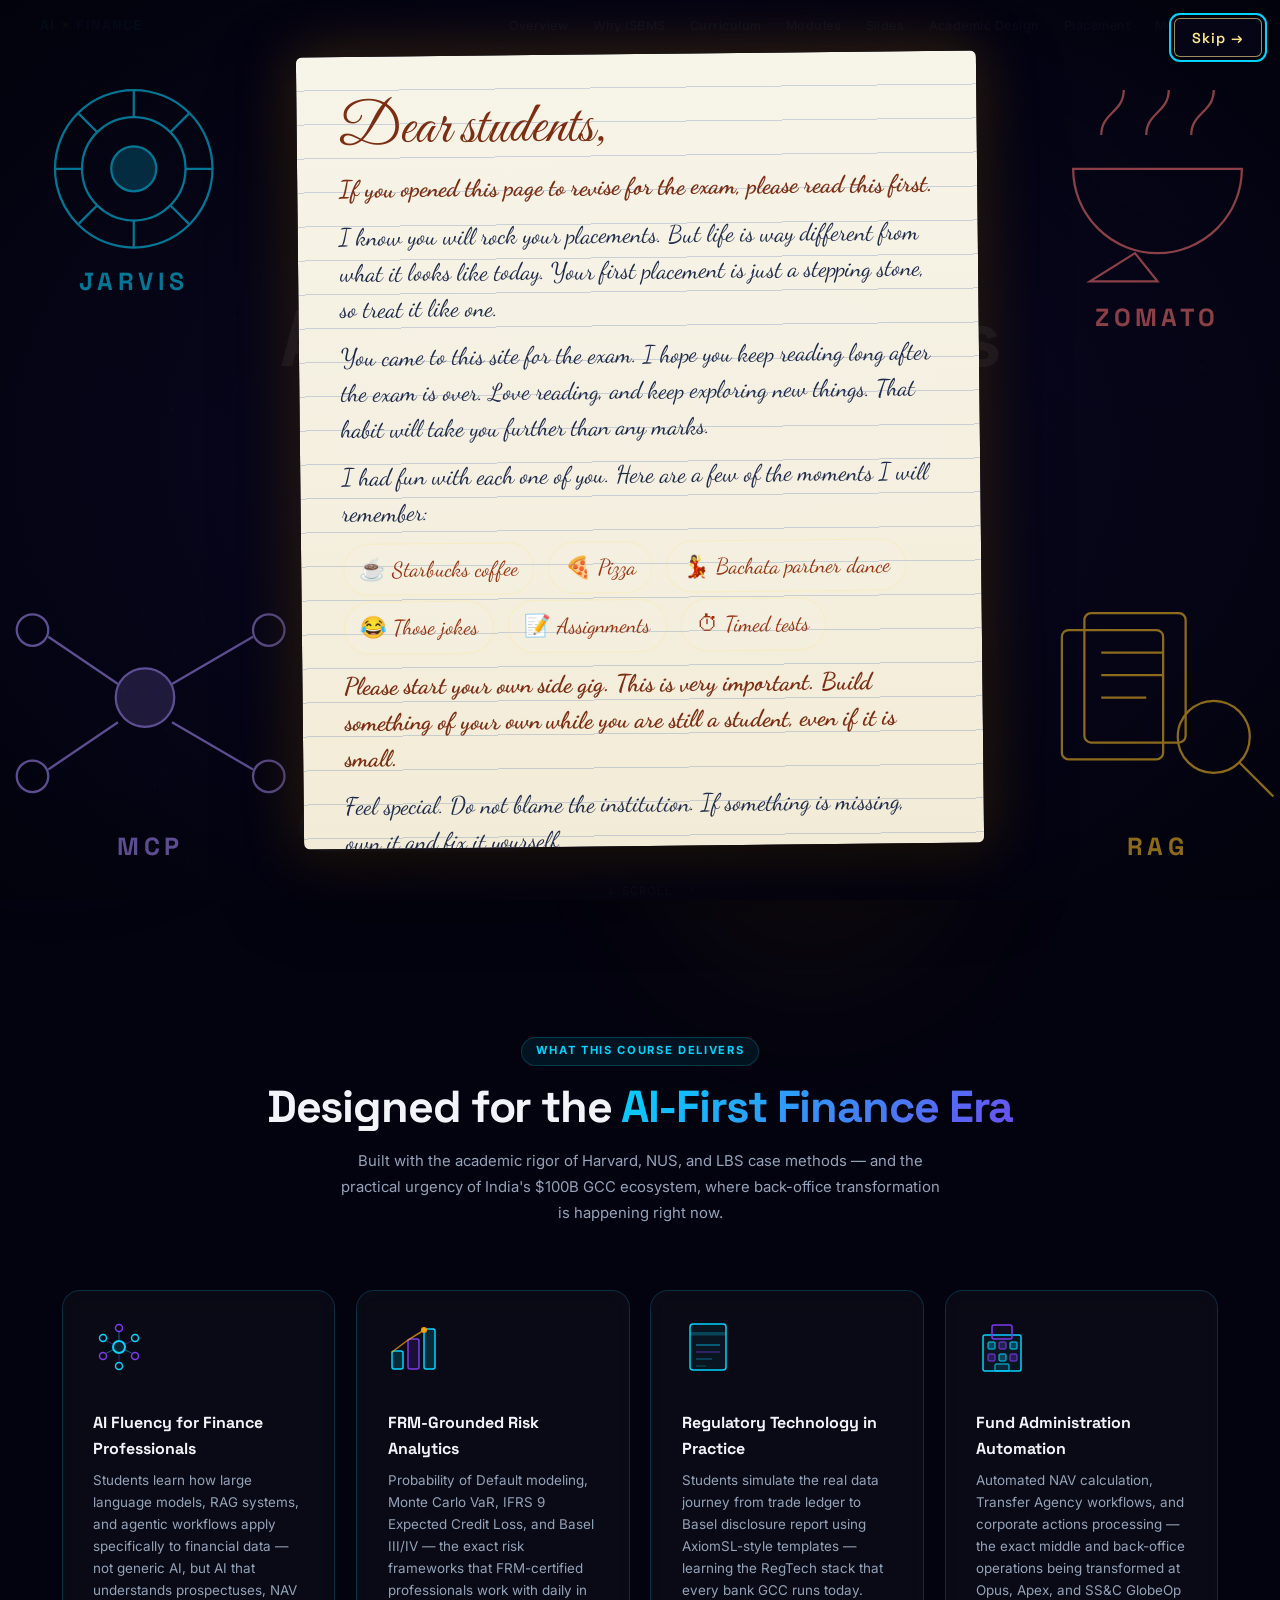
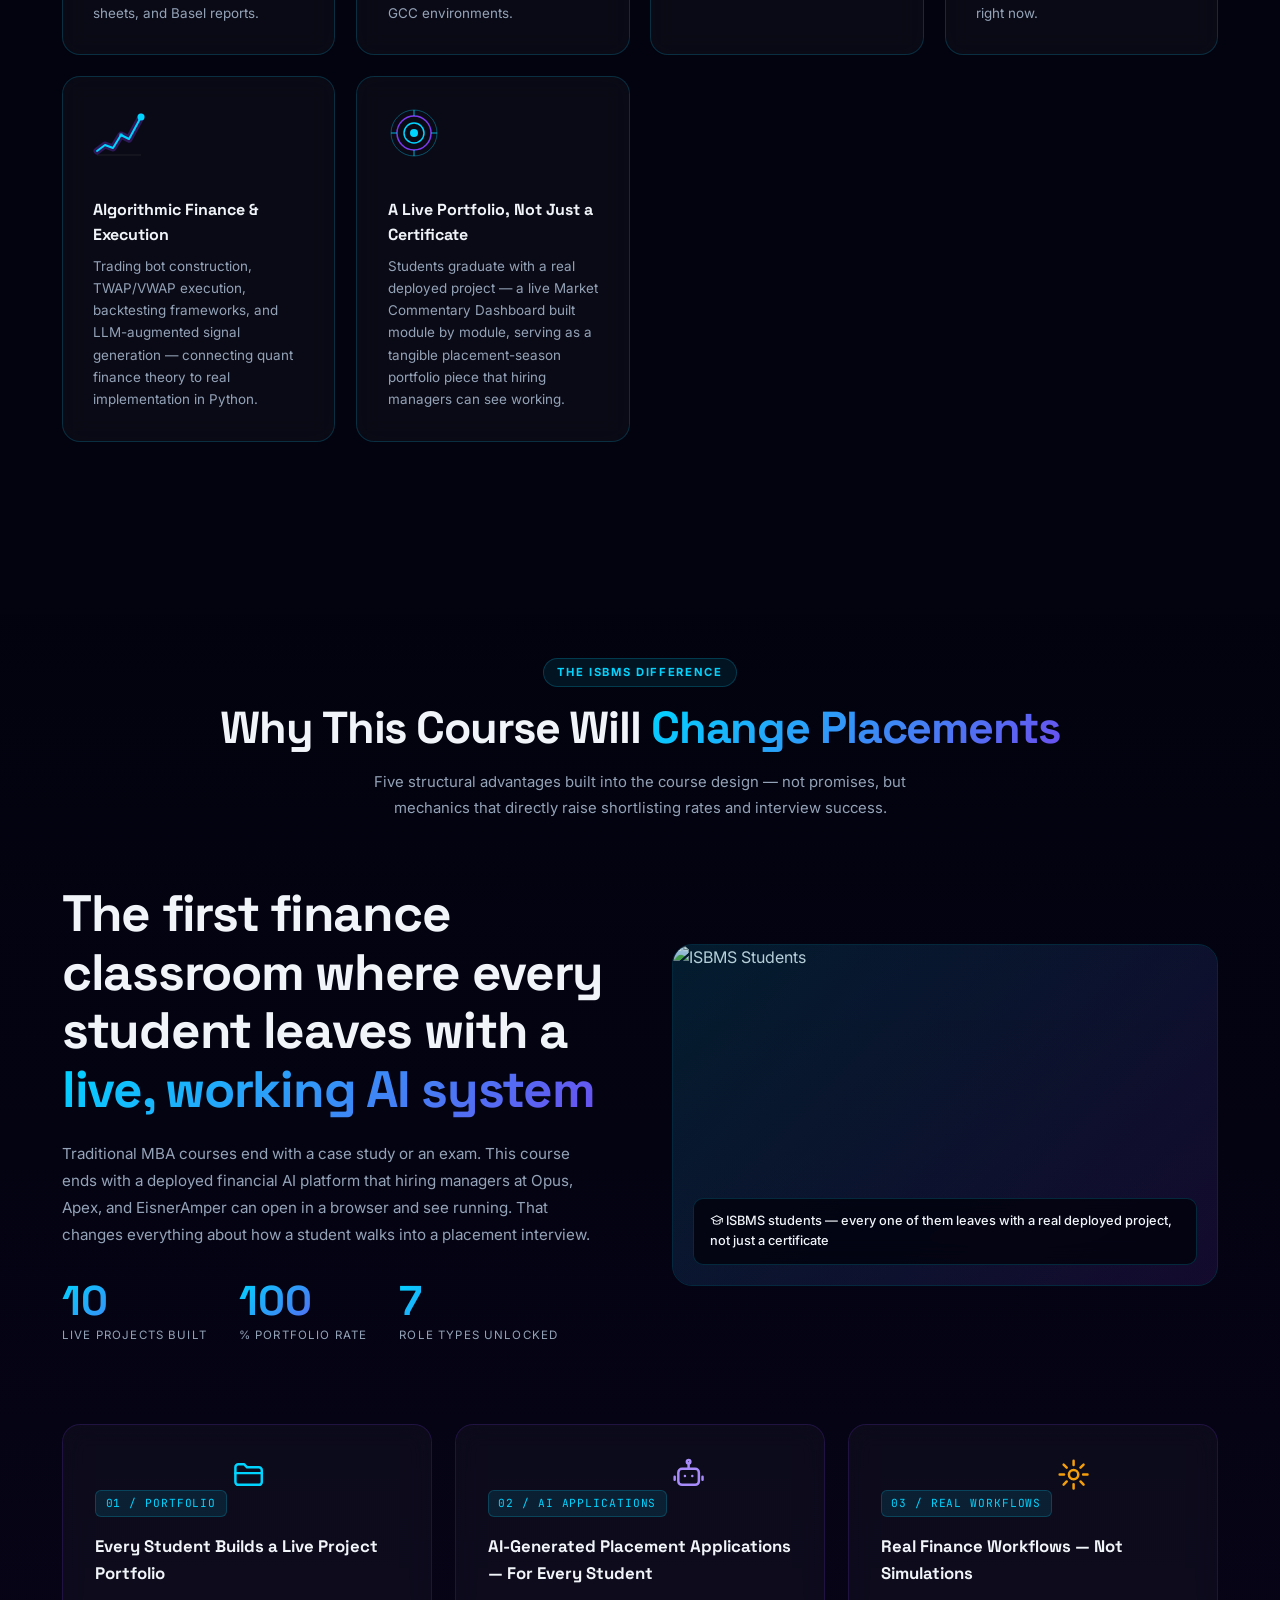
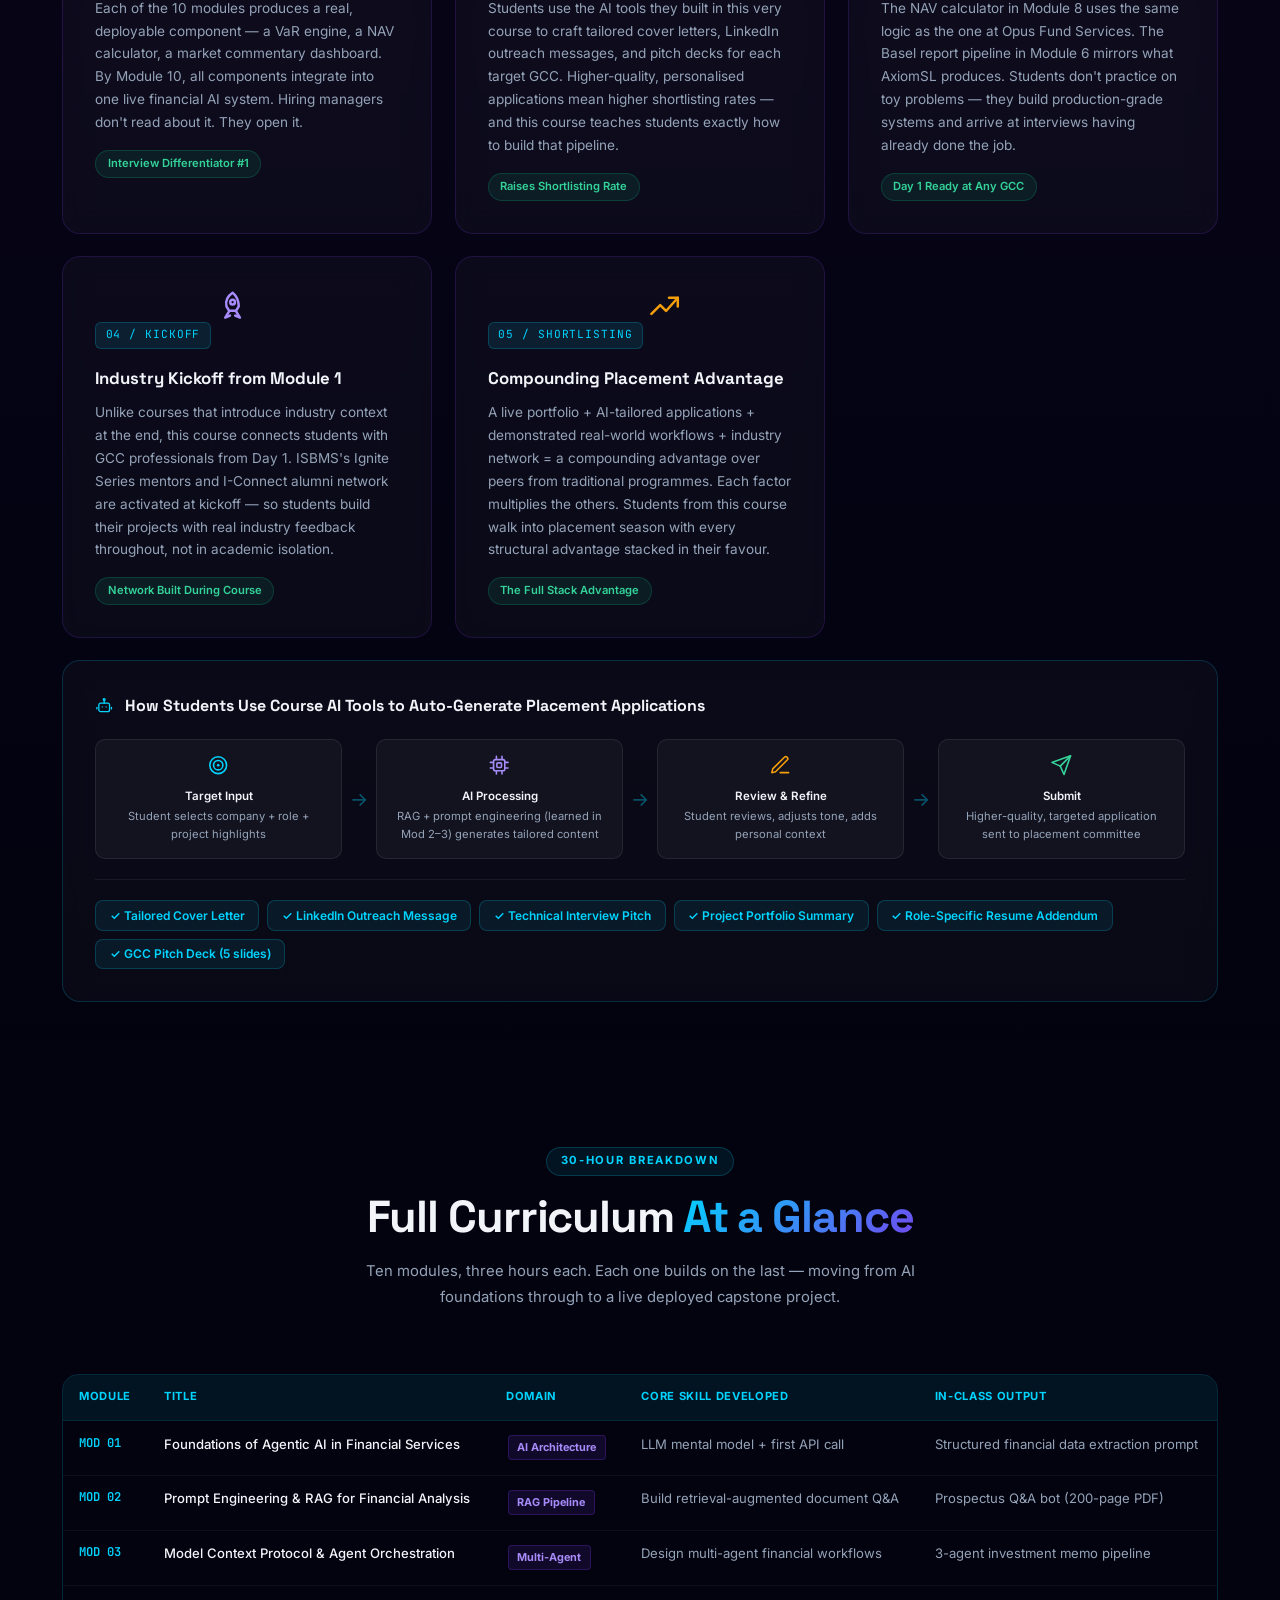
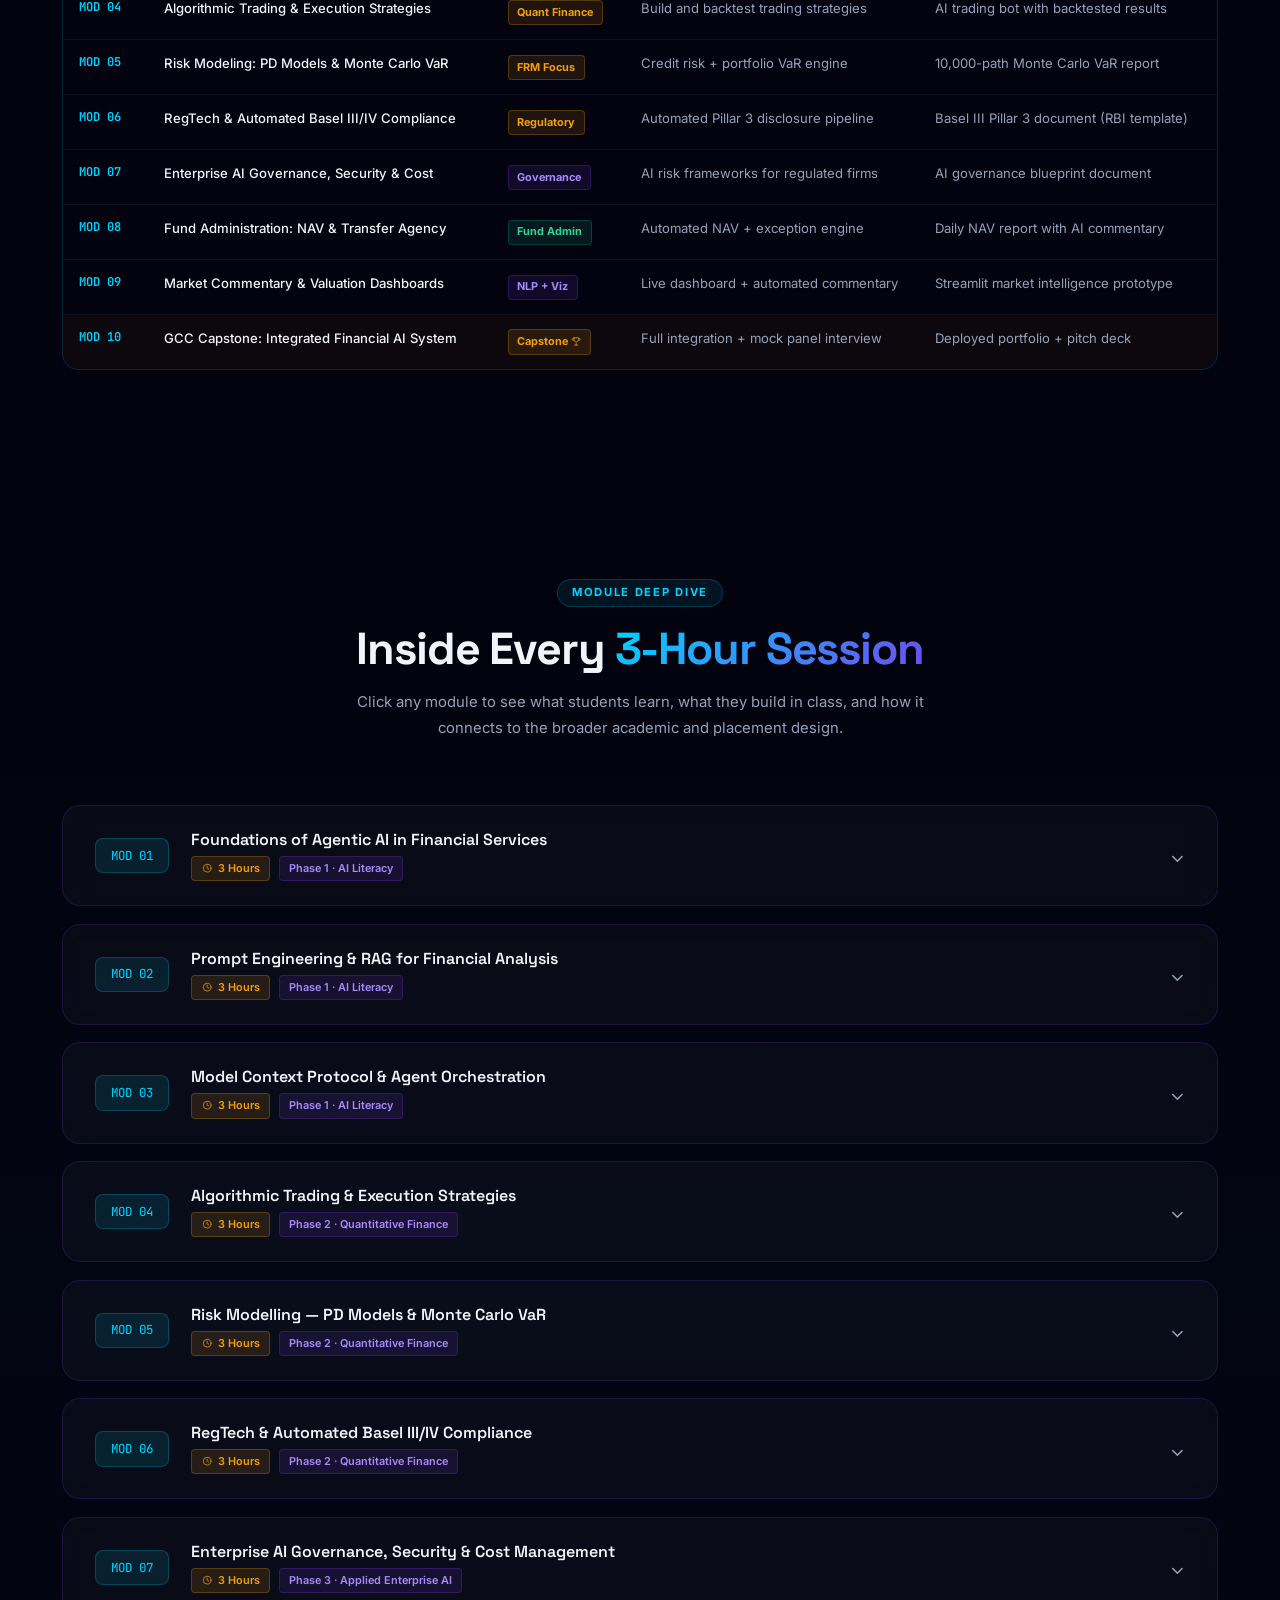
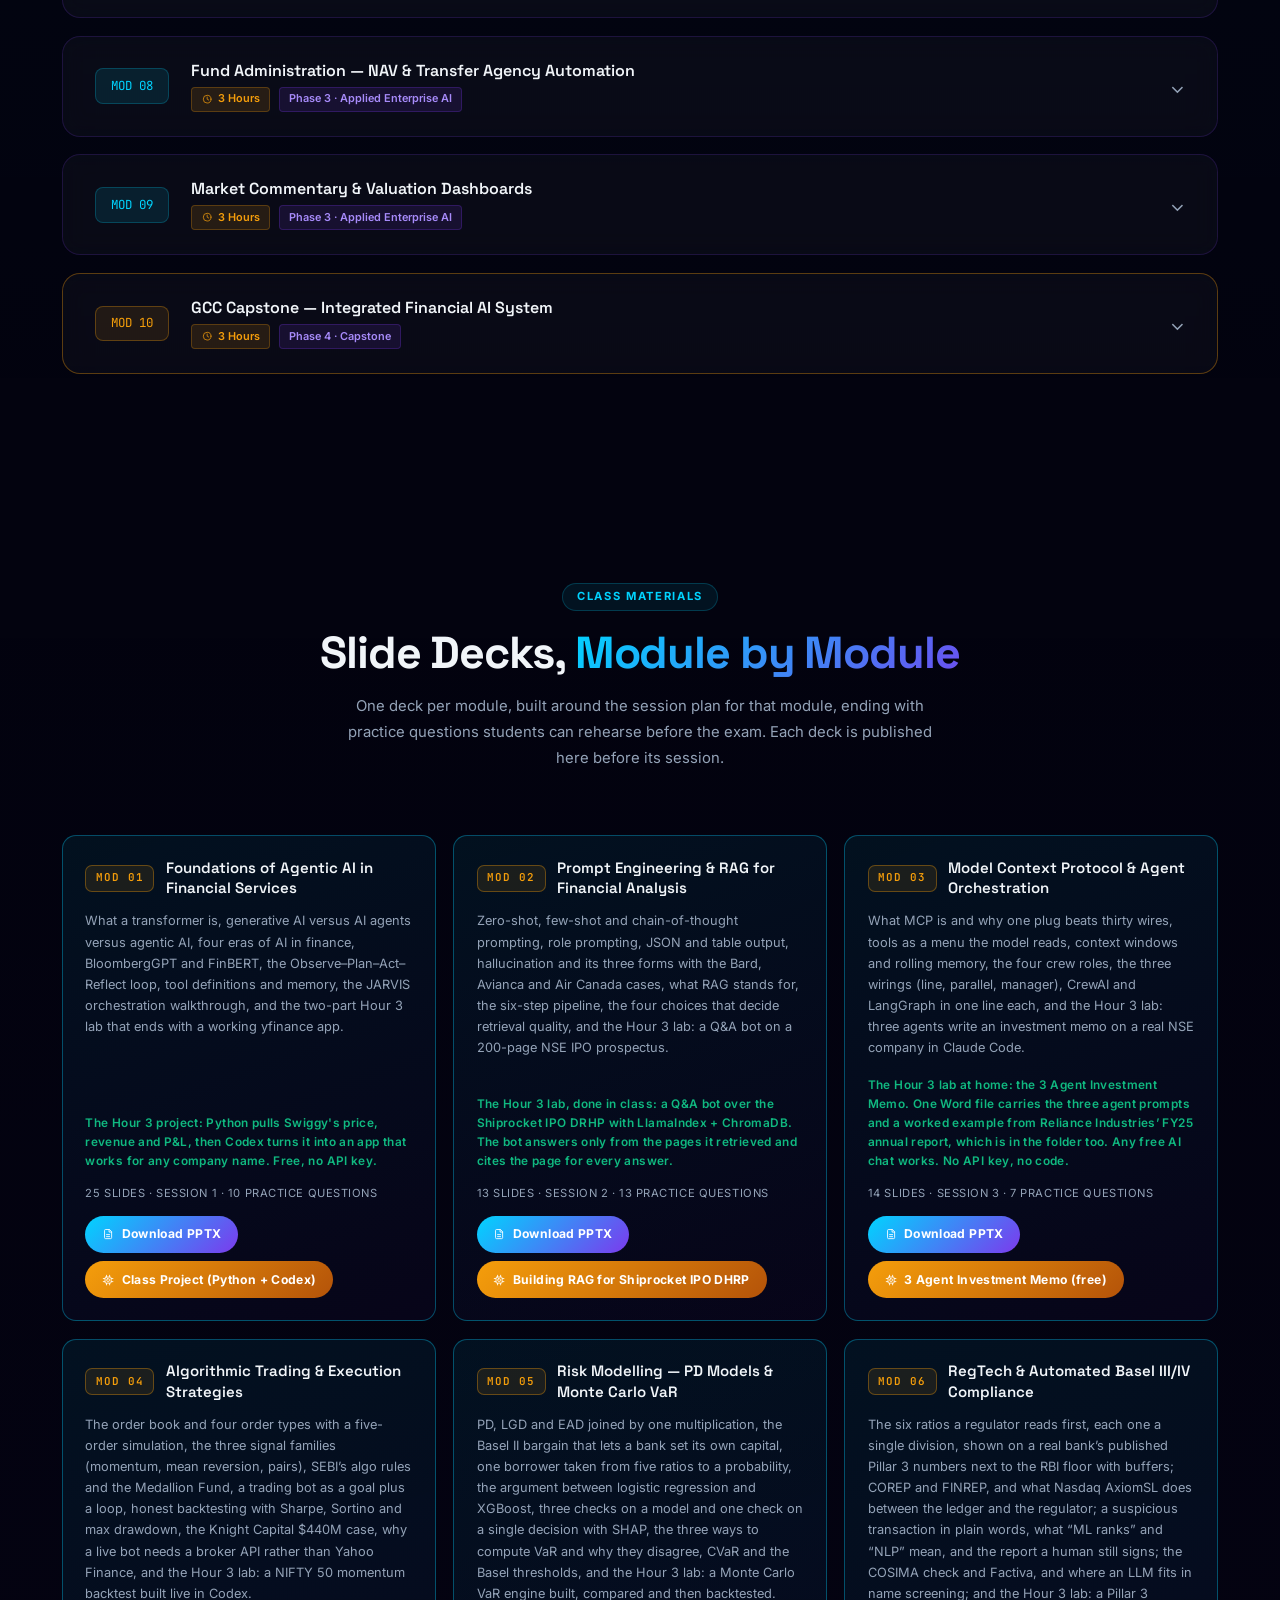
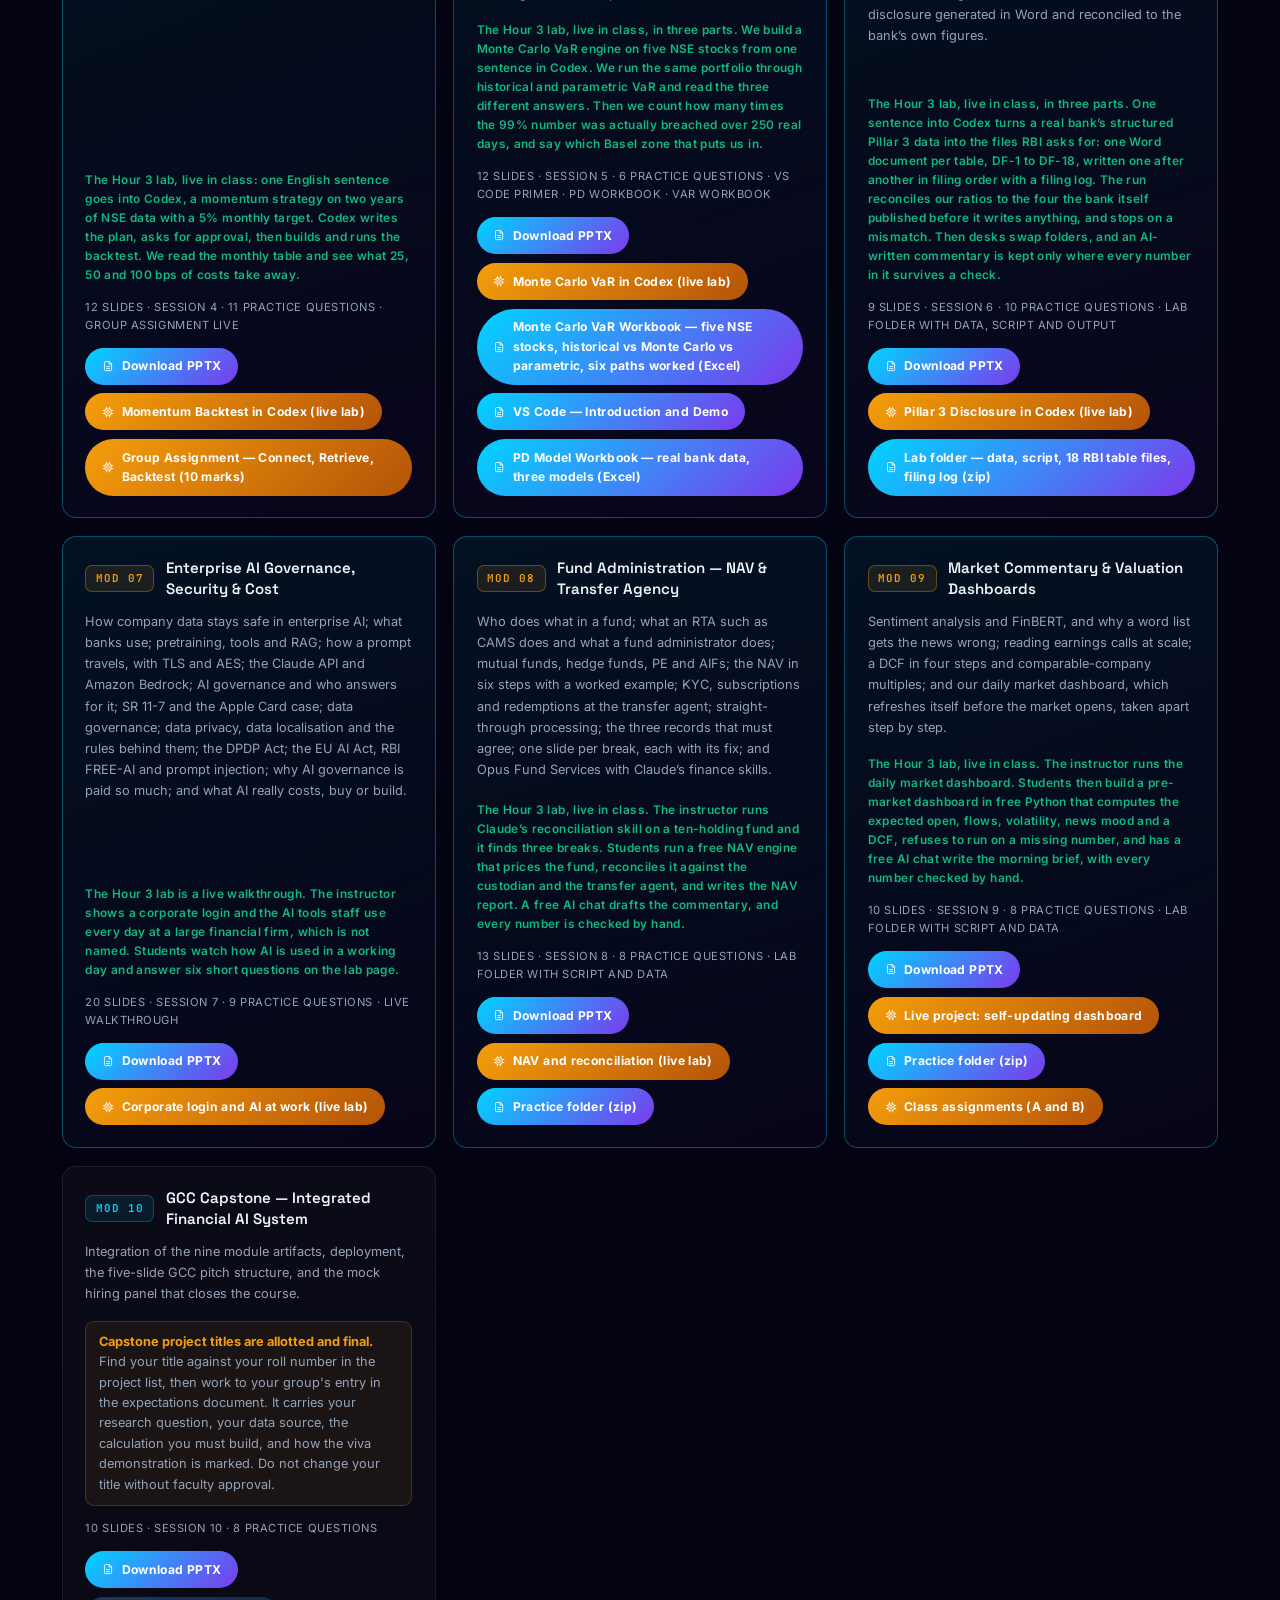
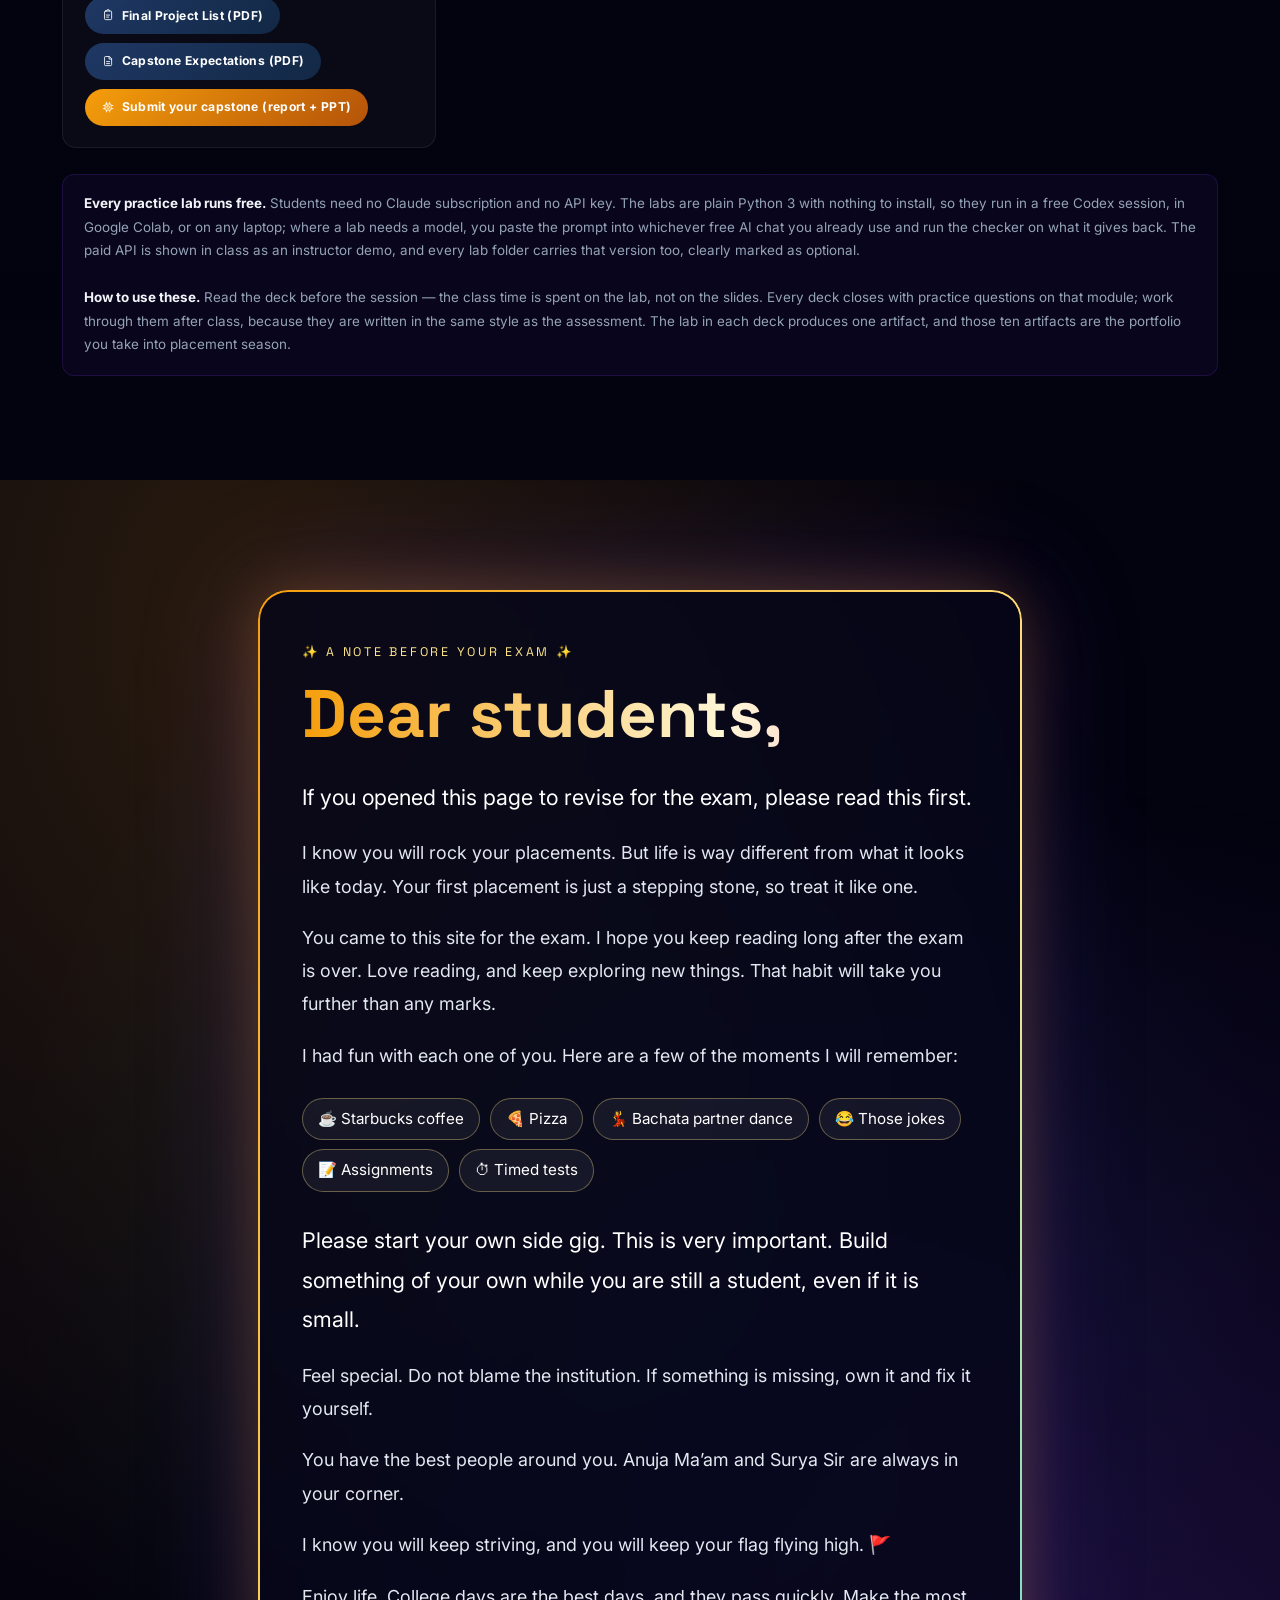
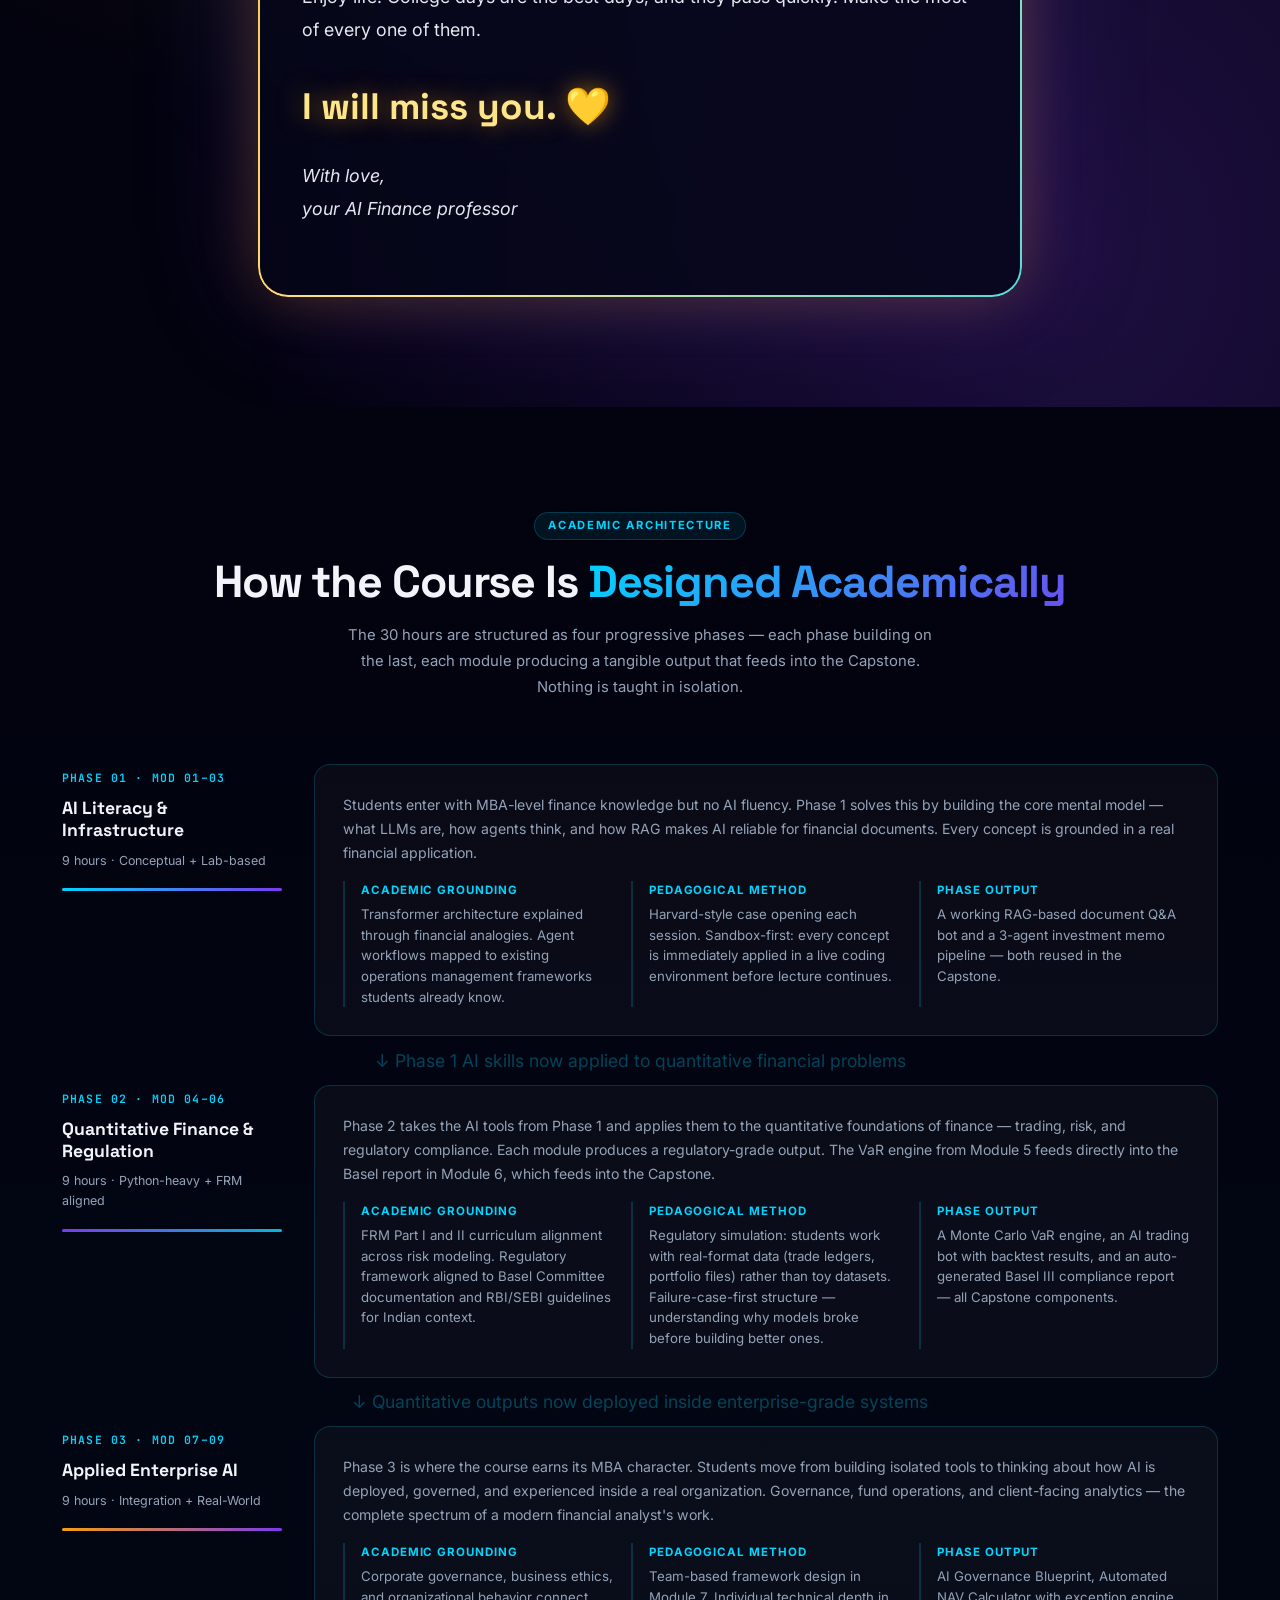
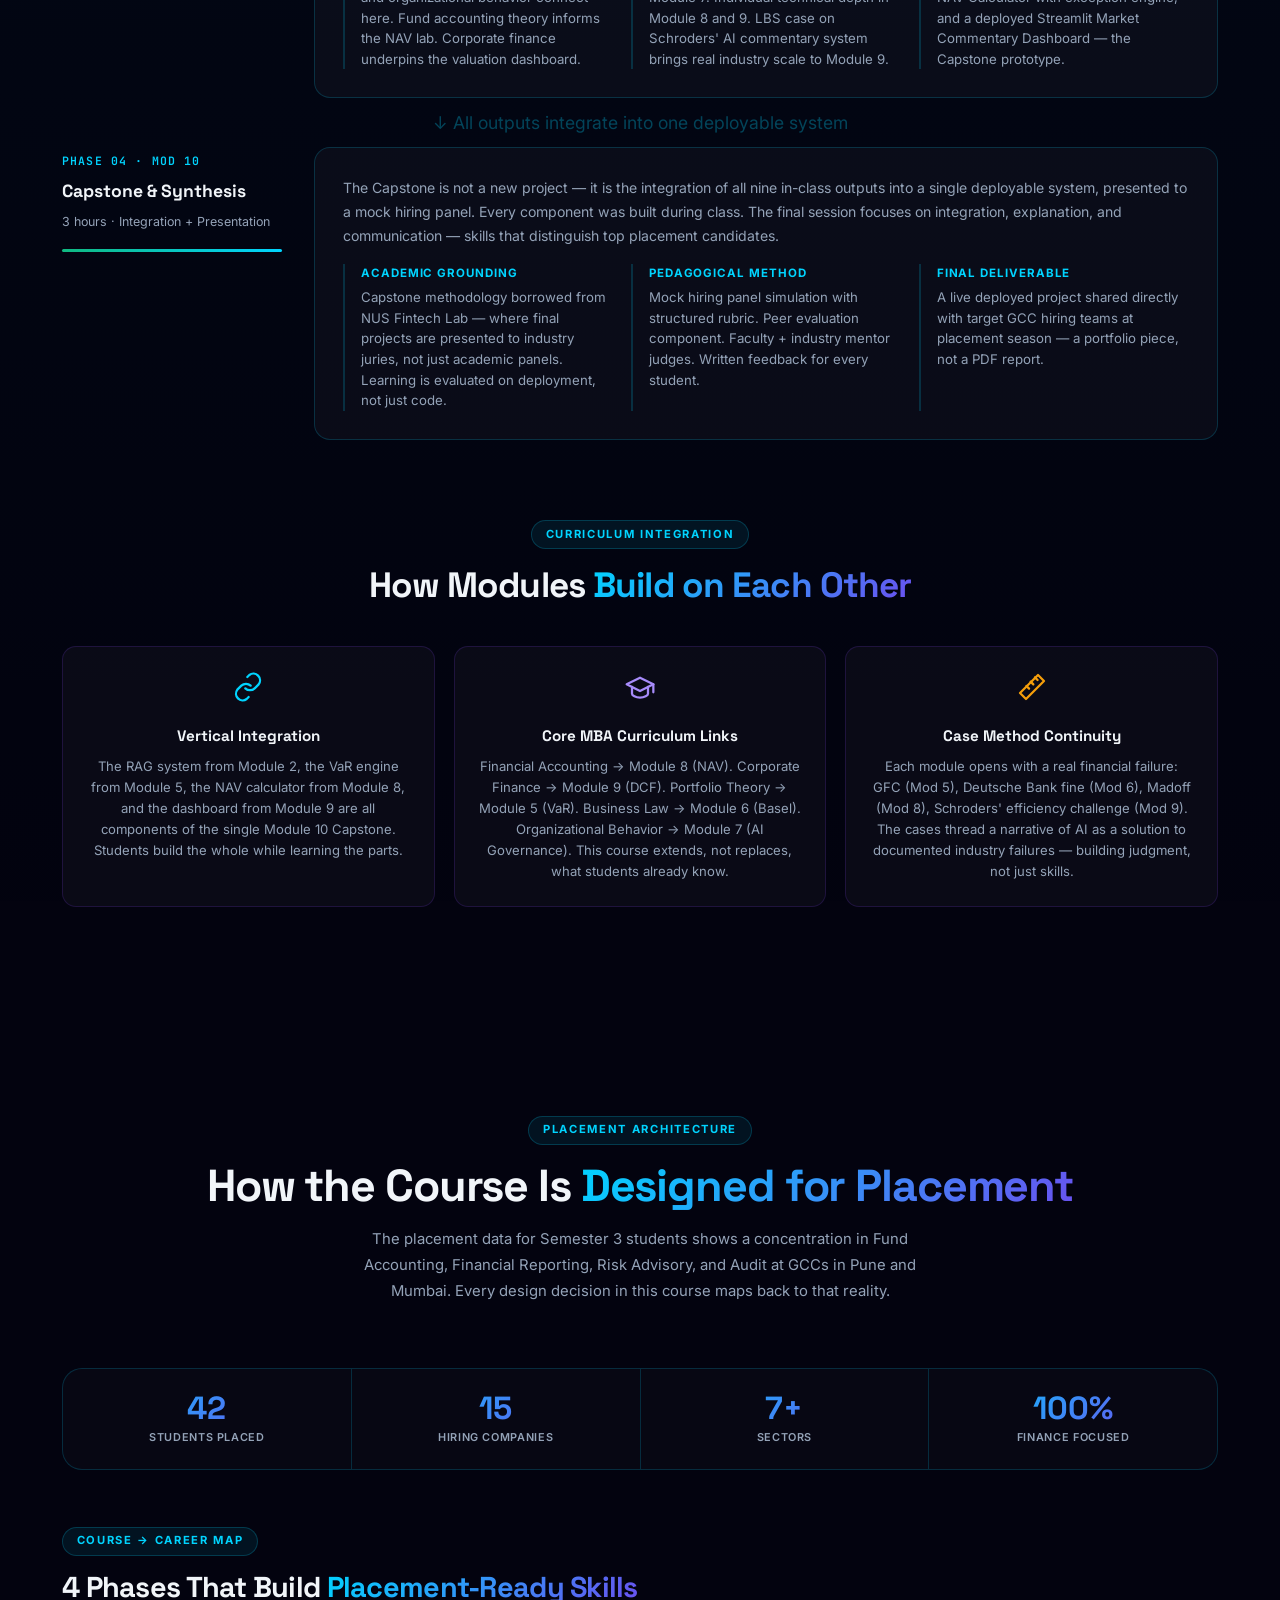
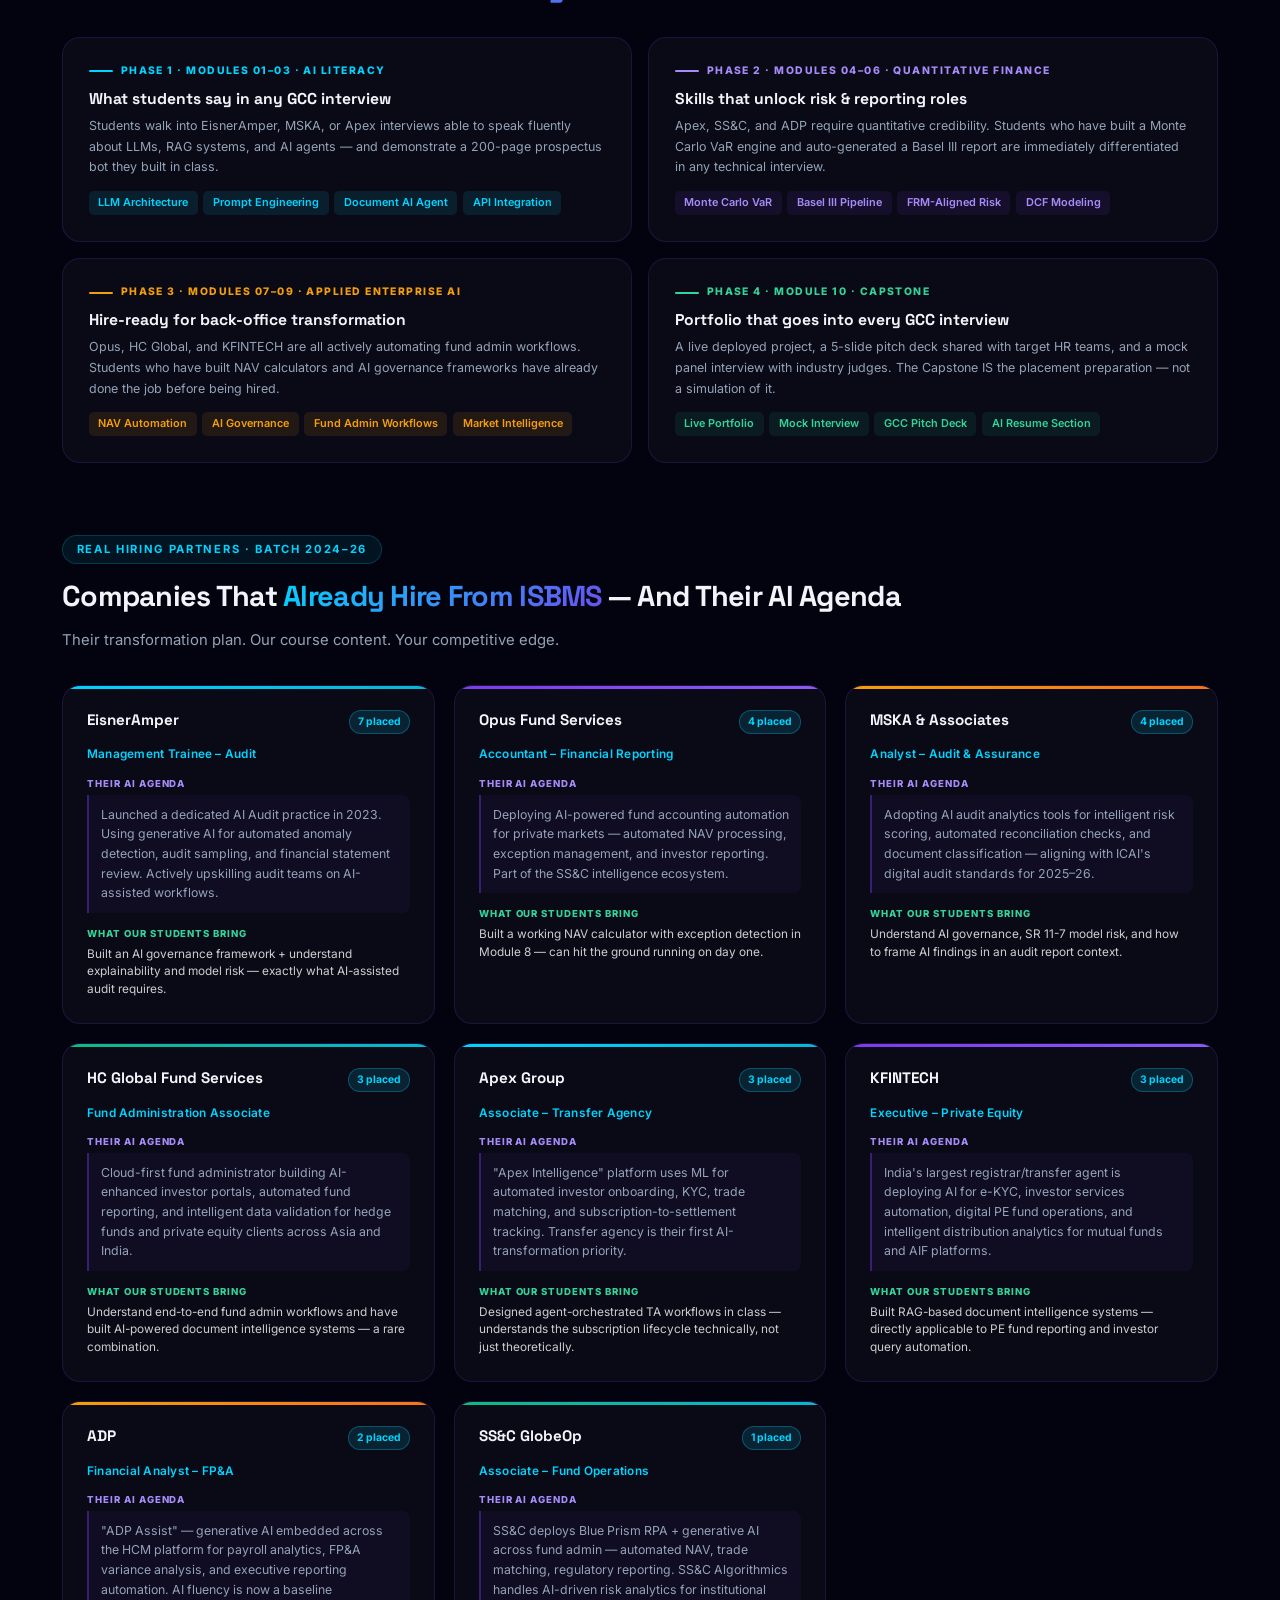
==== commit 837967df: "Note to students: remove the Imperial line Co-Authored-By: Claude Opus 5.5 <noreply@anthropic.com>" ====
--- a/index.html
+++ b/index.html
@@ -1590,7 +1590,7 @@
       <span>&#9749; Starbucks coffee</span><span>&#127829; Pizza</span><span>&#128131; Bachata partner dance</span><span>&#128514; Those jokes</span><span>&#128221; Assignments</span><span>&#9201; Timed tests</span>
     </div>
     <p class="big">Please start your own side gig. This is very important. Build something of your own while you are still a student, even if it is small.</p>
-    <p>Feel special. Never tell yourself &ldquo;we are not from Imperial&rdquo; or from any other big name. Do not blame the institution. If something is missing, own it and fix it yourself.</p>
+    <p>Feel special. Do not blame the institution. If something is missing, own it and fix it yourself.</p>
     <p>You have the best people around you. Anuja Ma&rsquo;am and Surya Sir are always in your corner.</p>
     <p>I know you will keep striving, and you will keep your flag flying high. &#128681;</p>
     <p>Enjoy life. College days are the best days, and they pass quickly. Make the most of every one of them.</p>
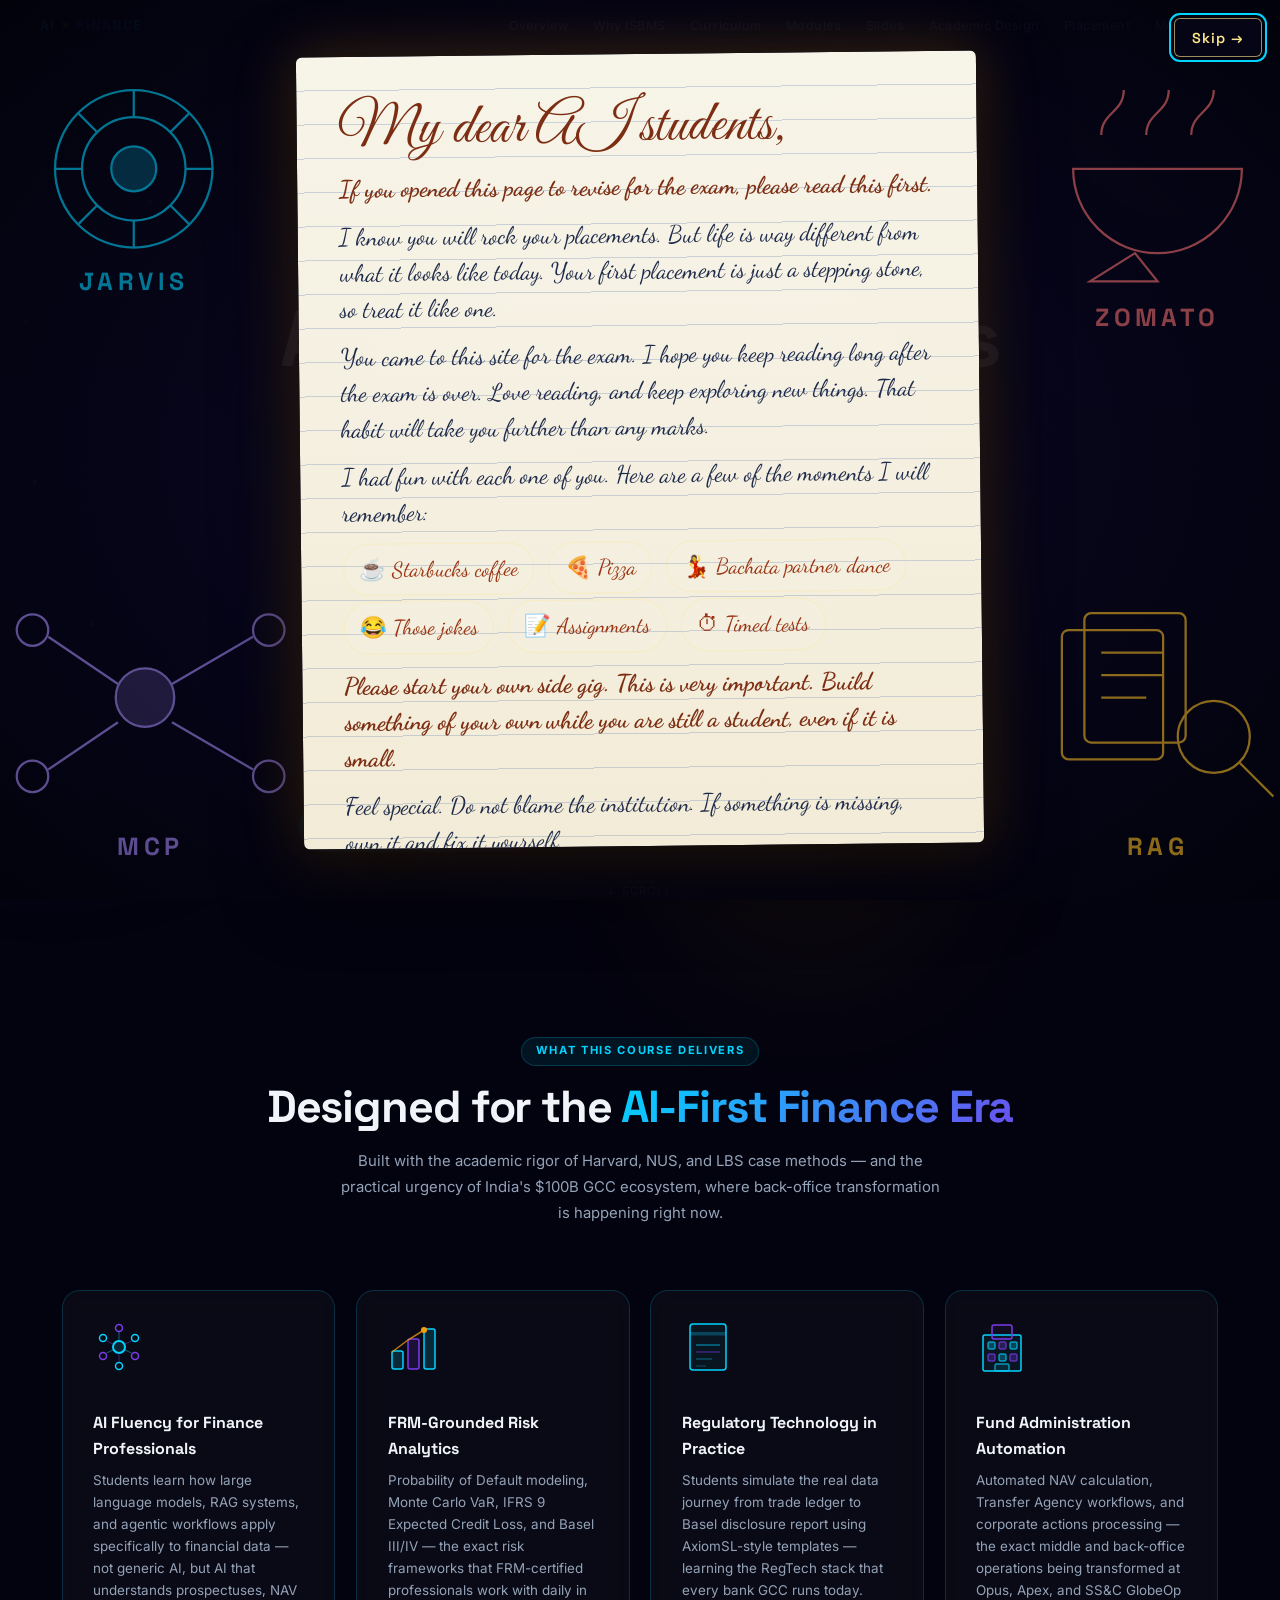
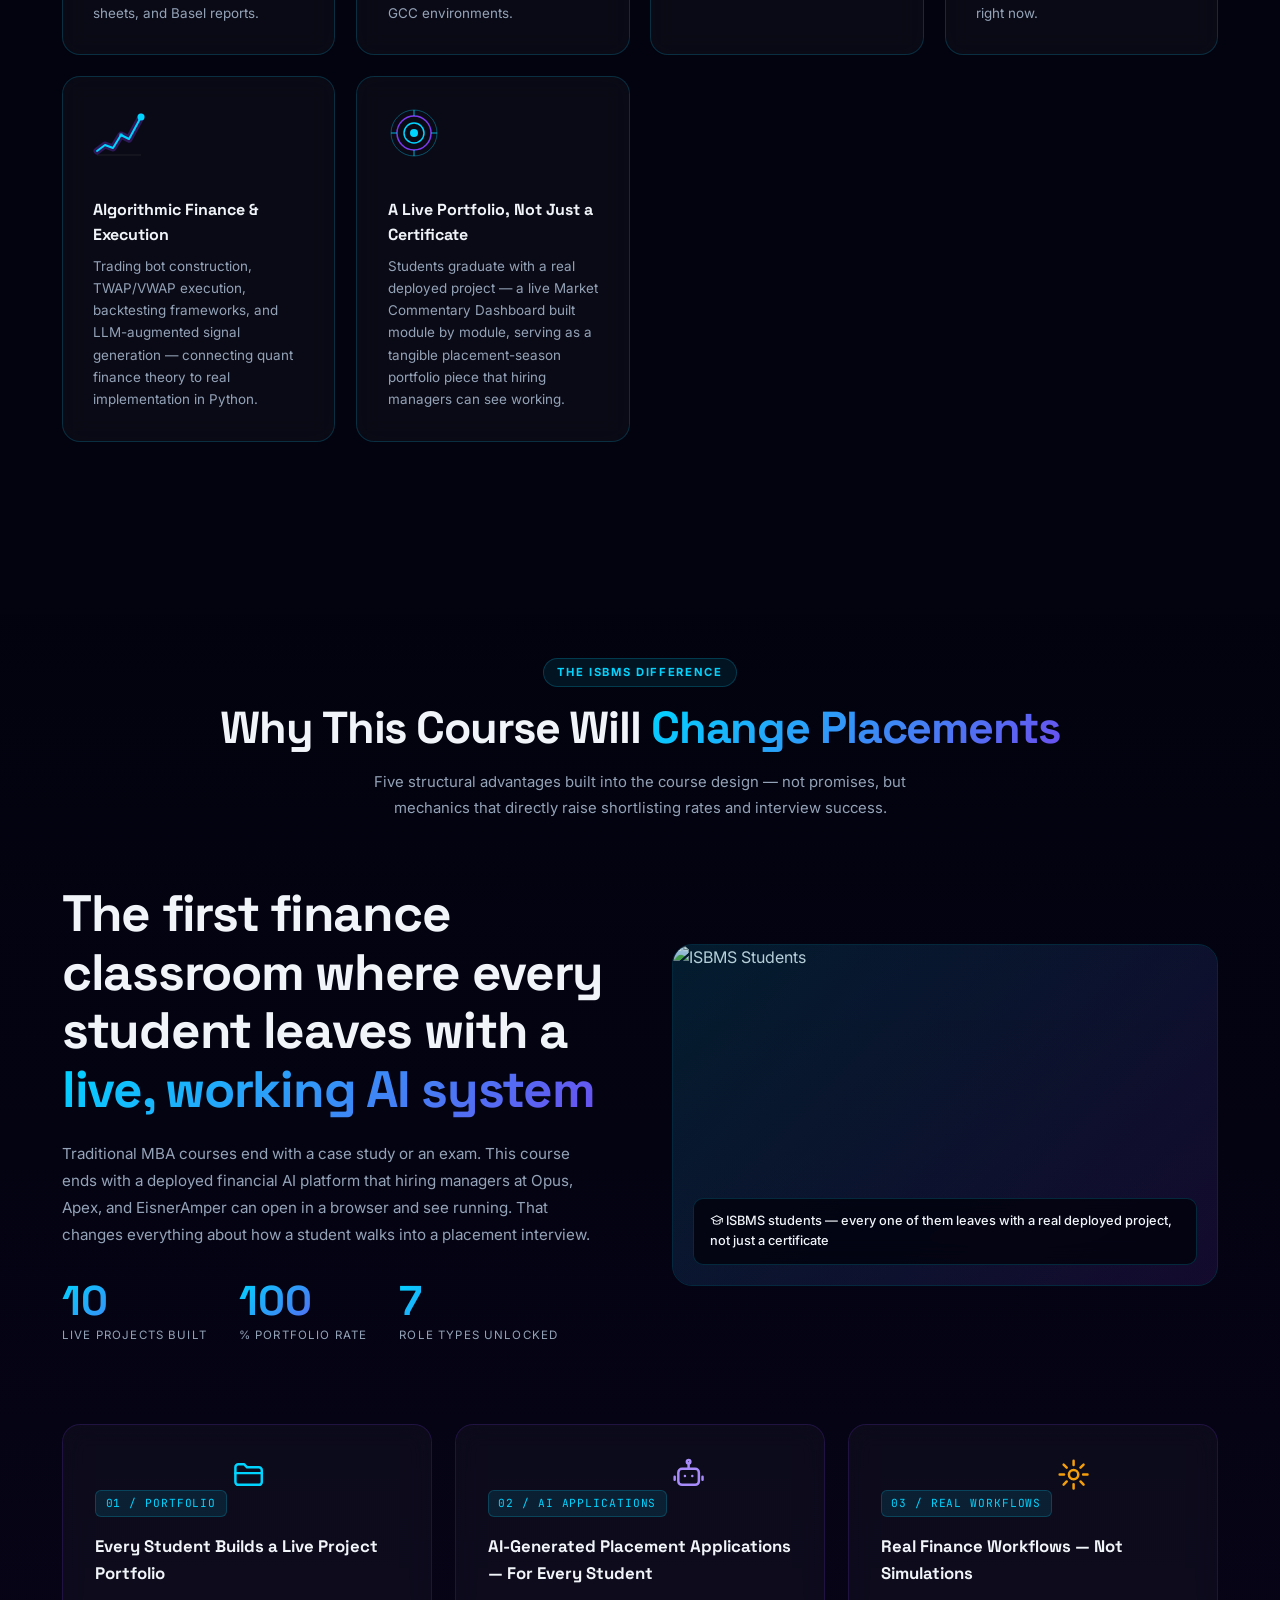
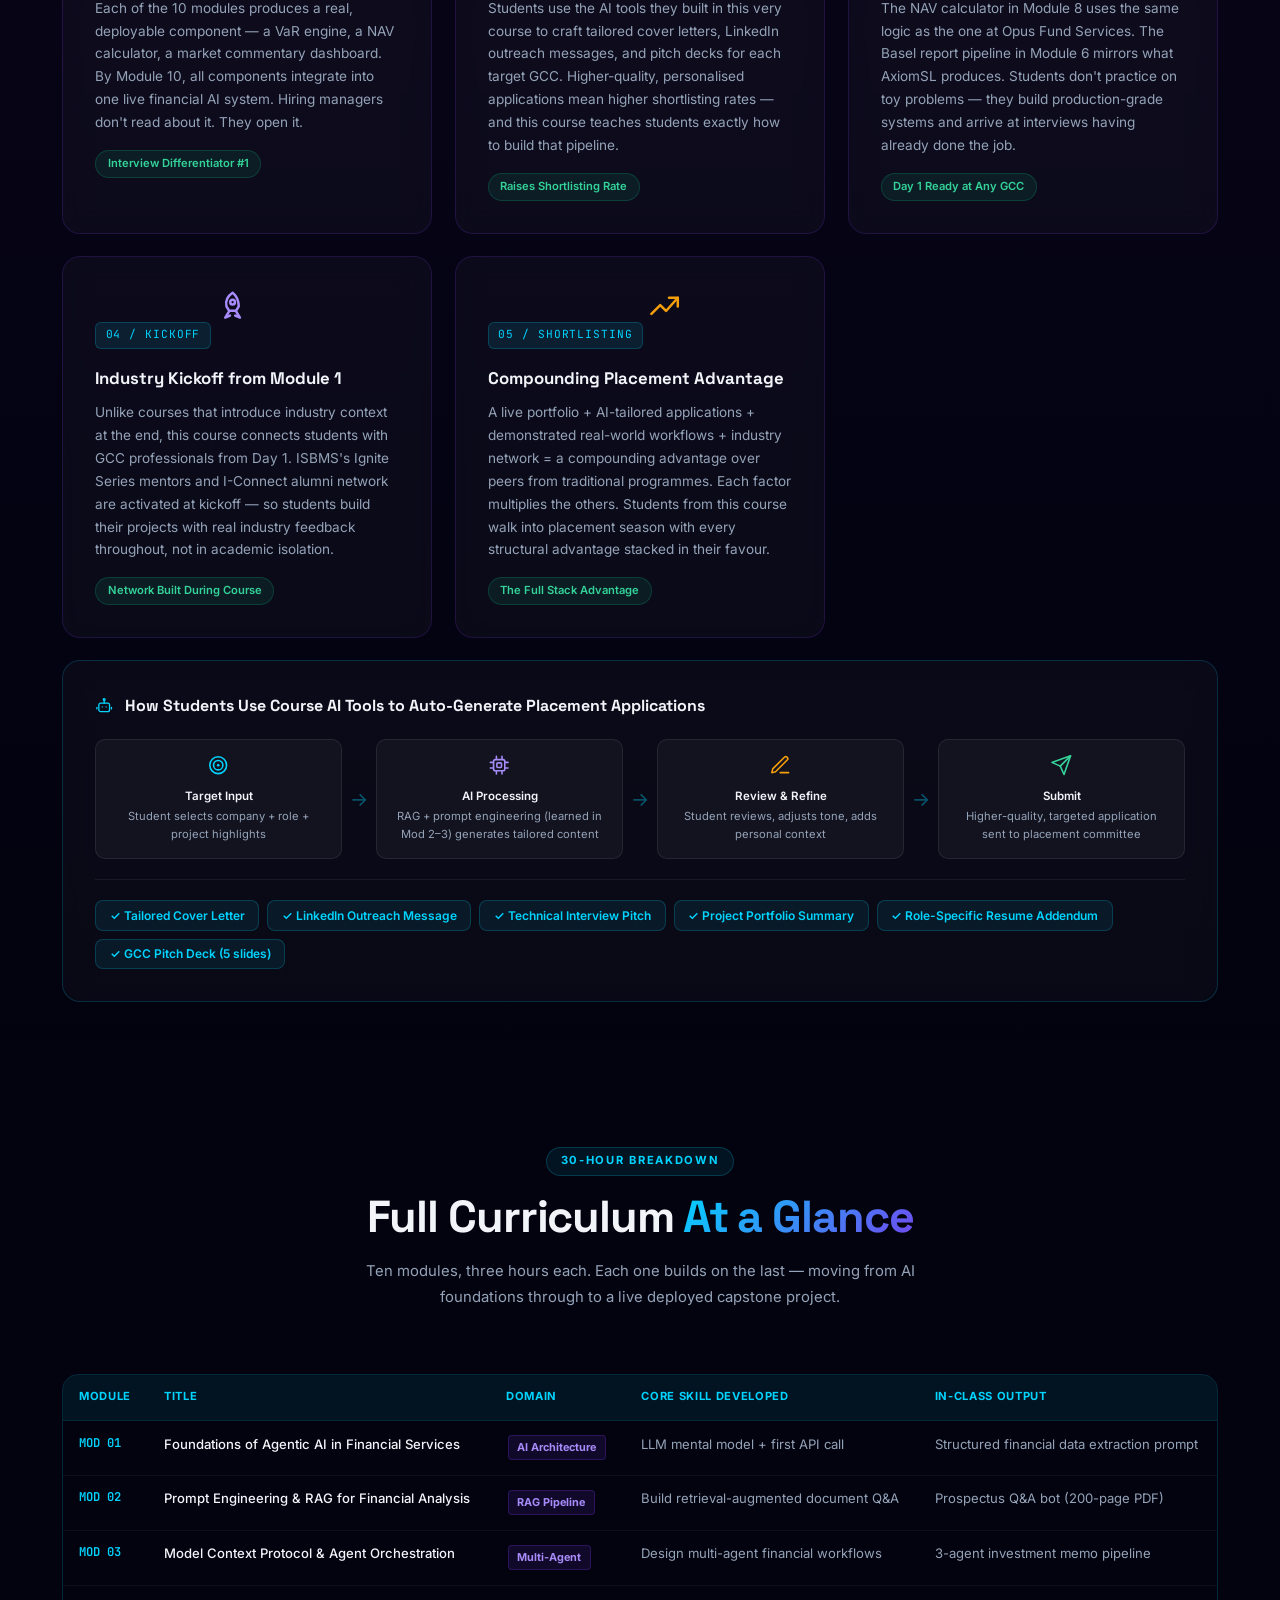
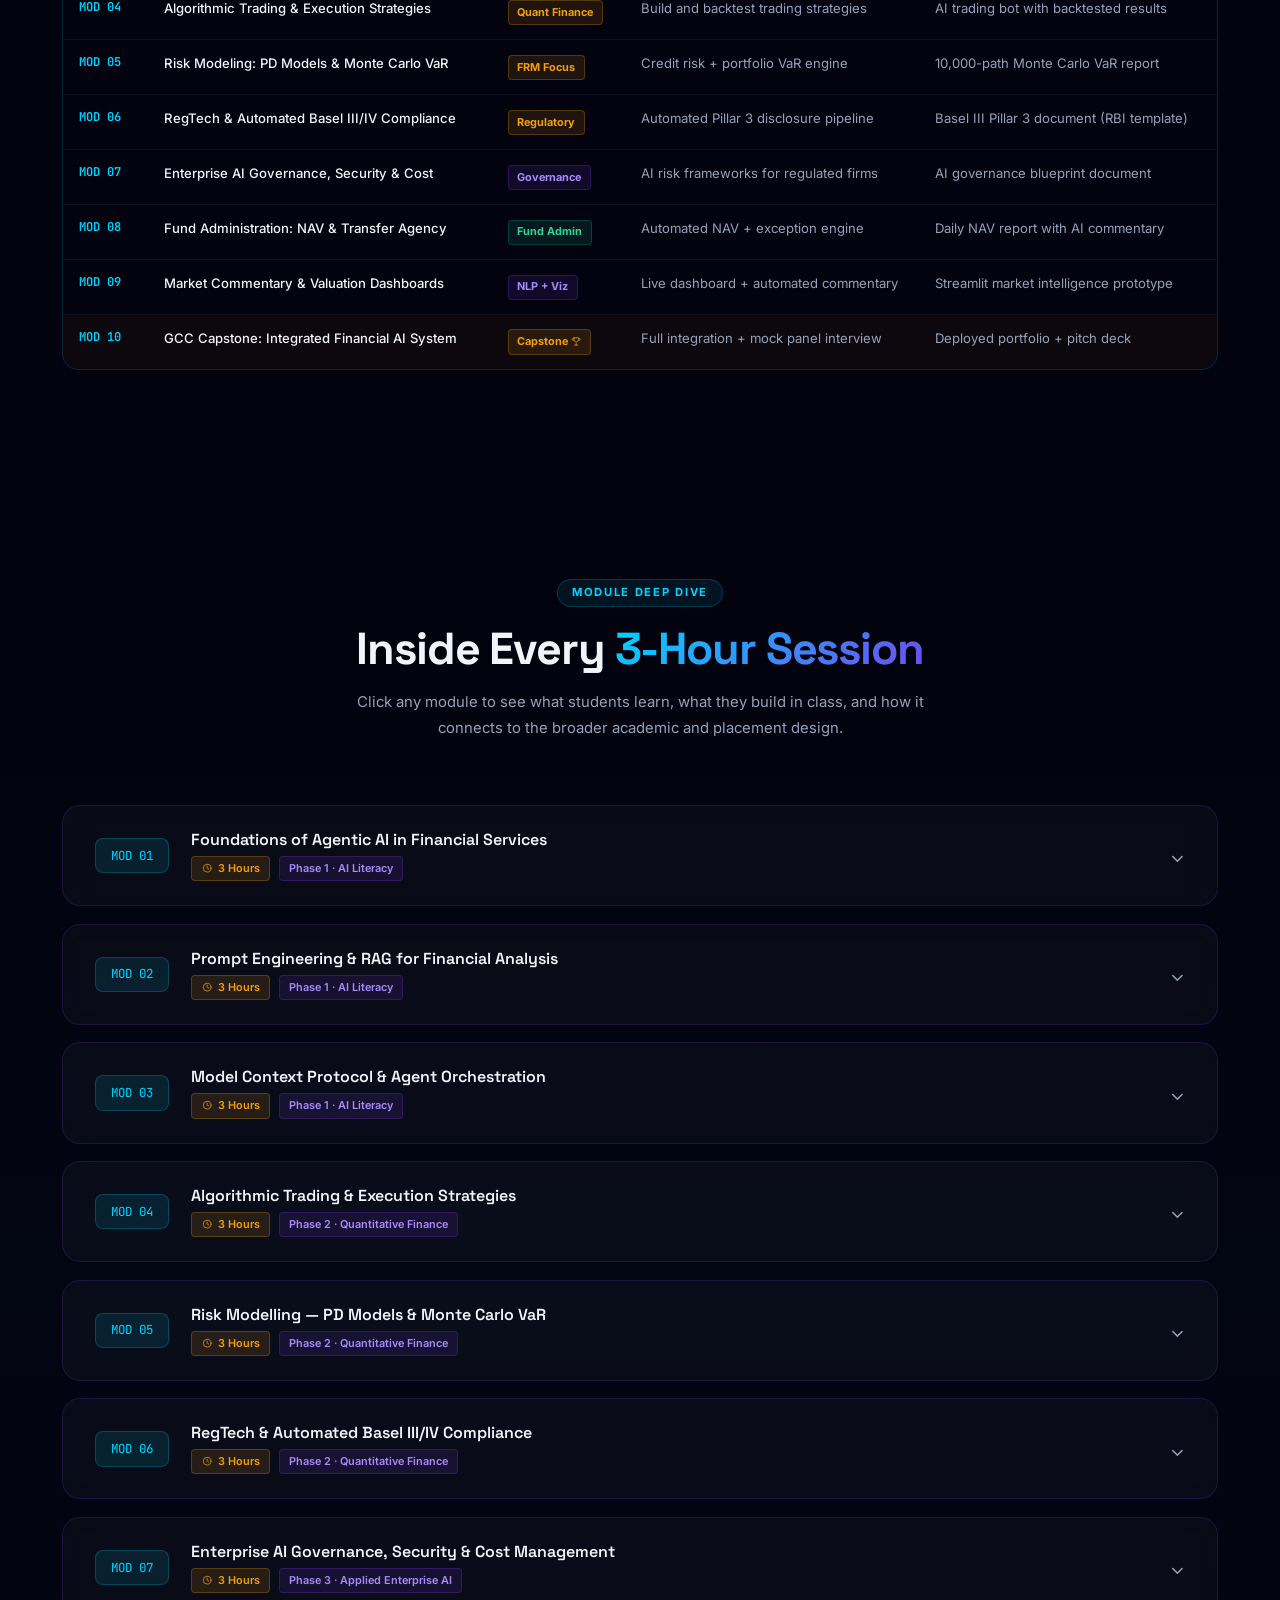
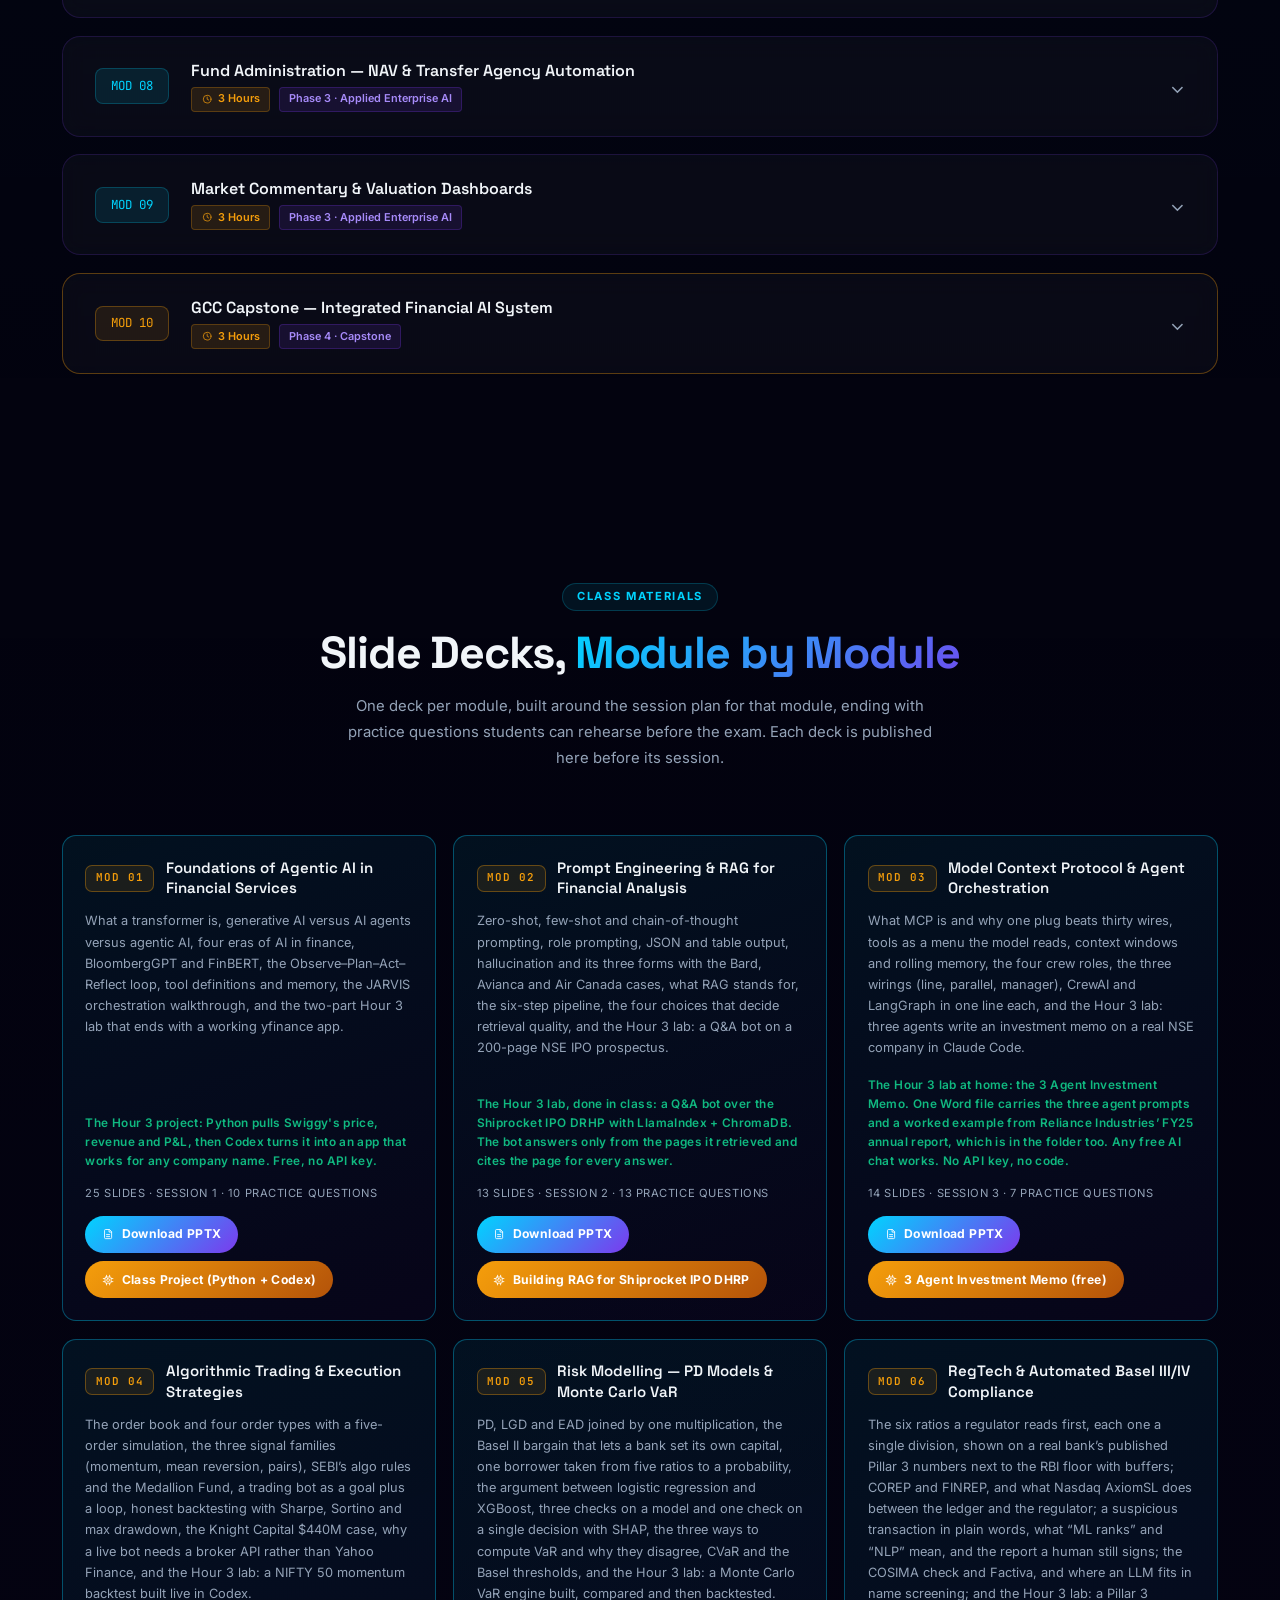
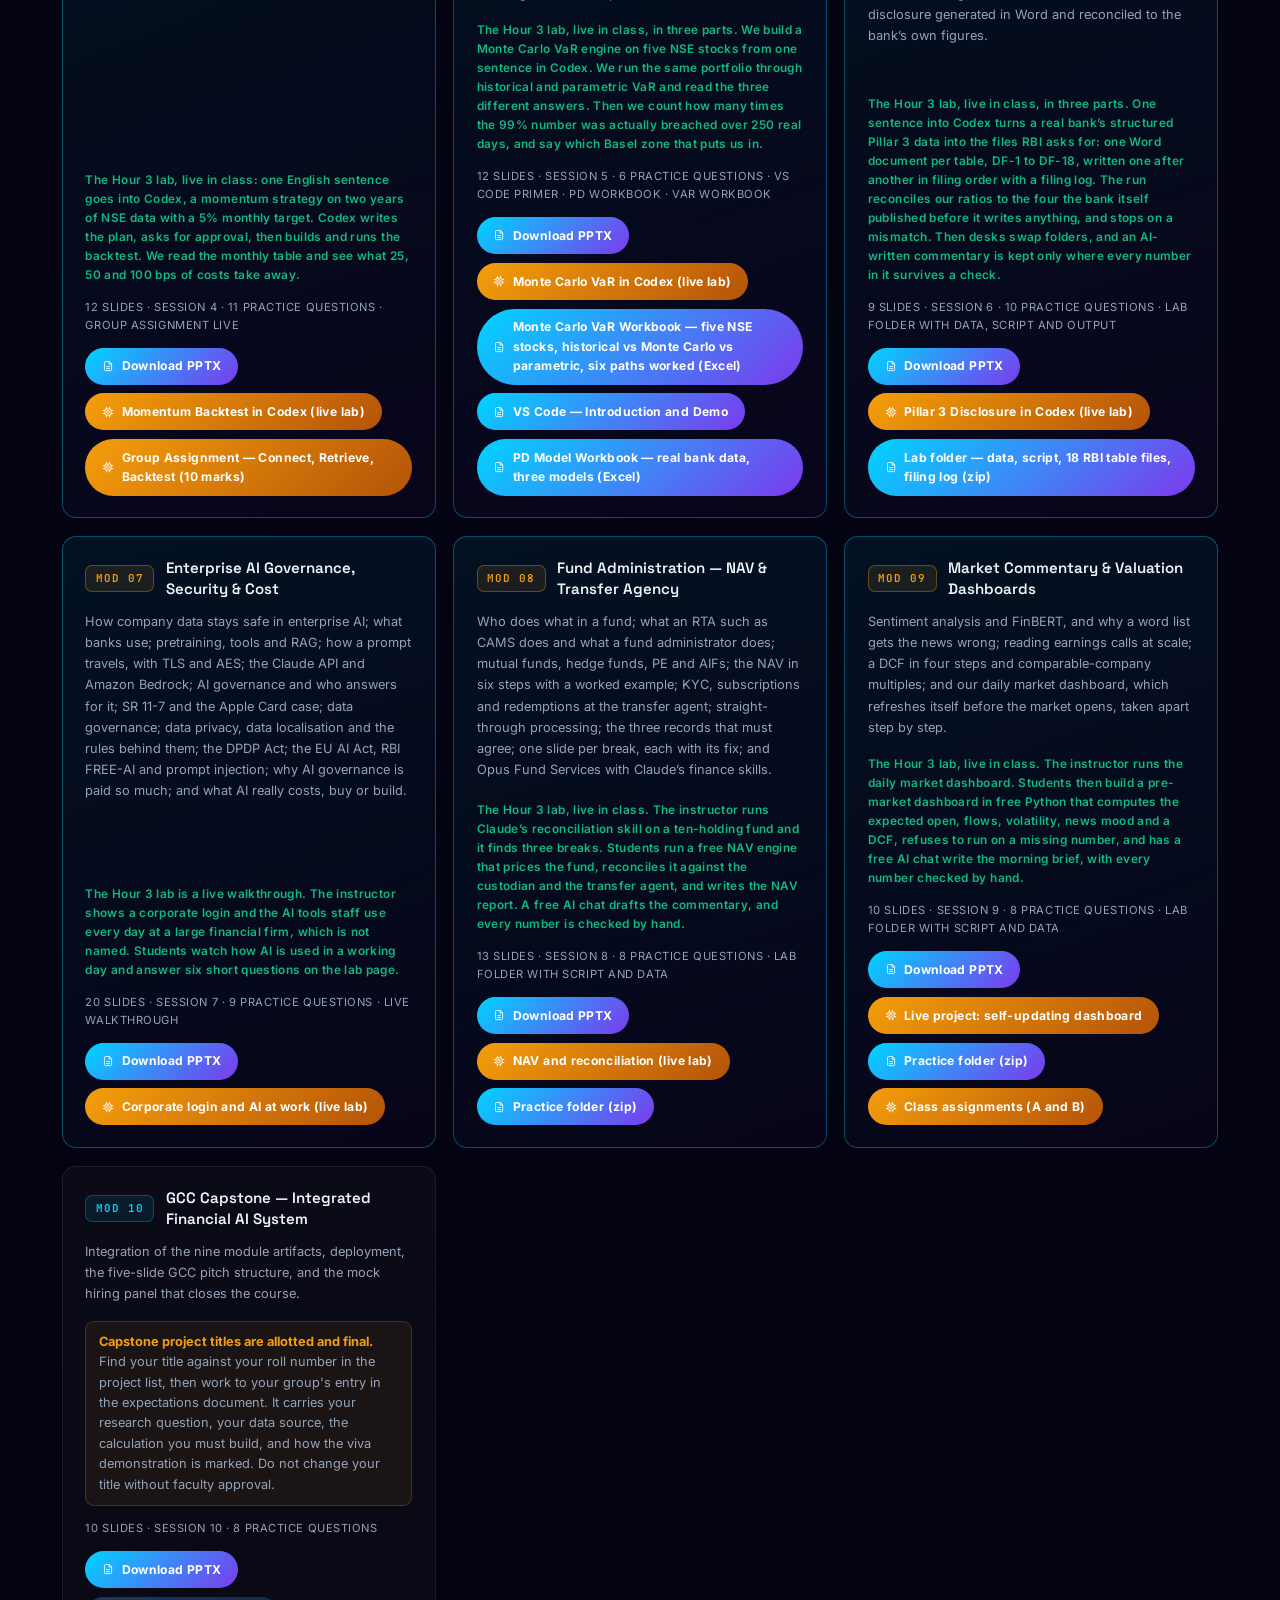
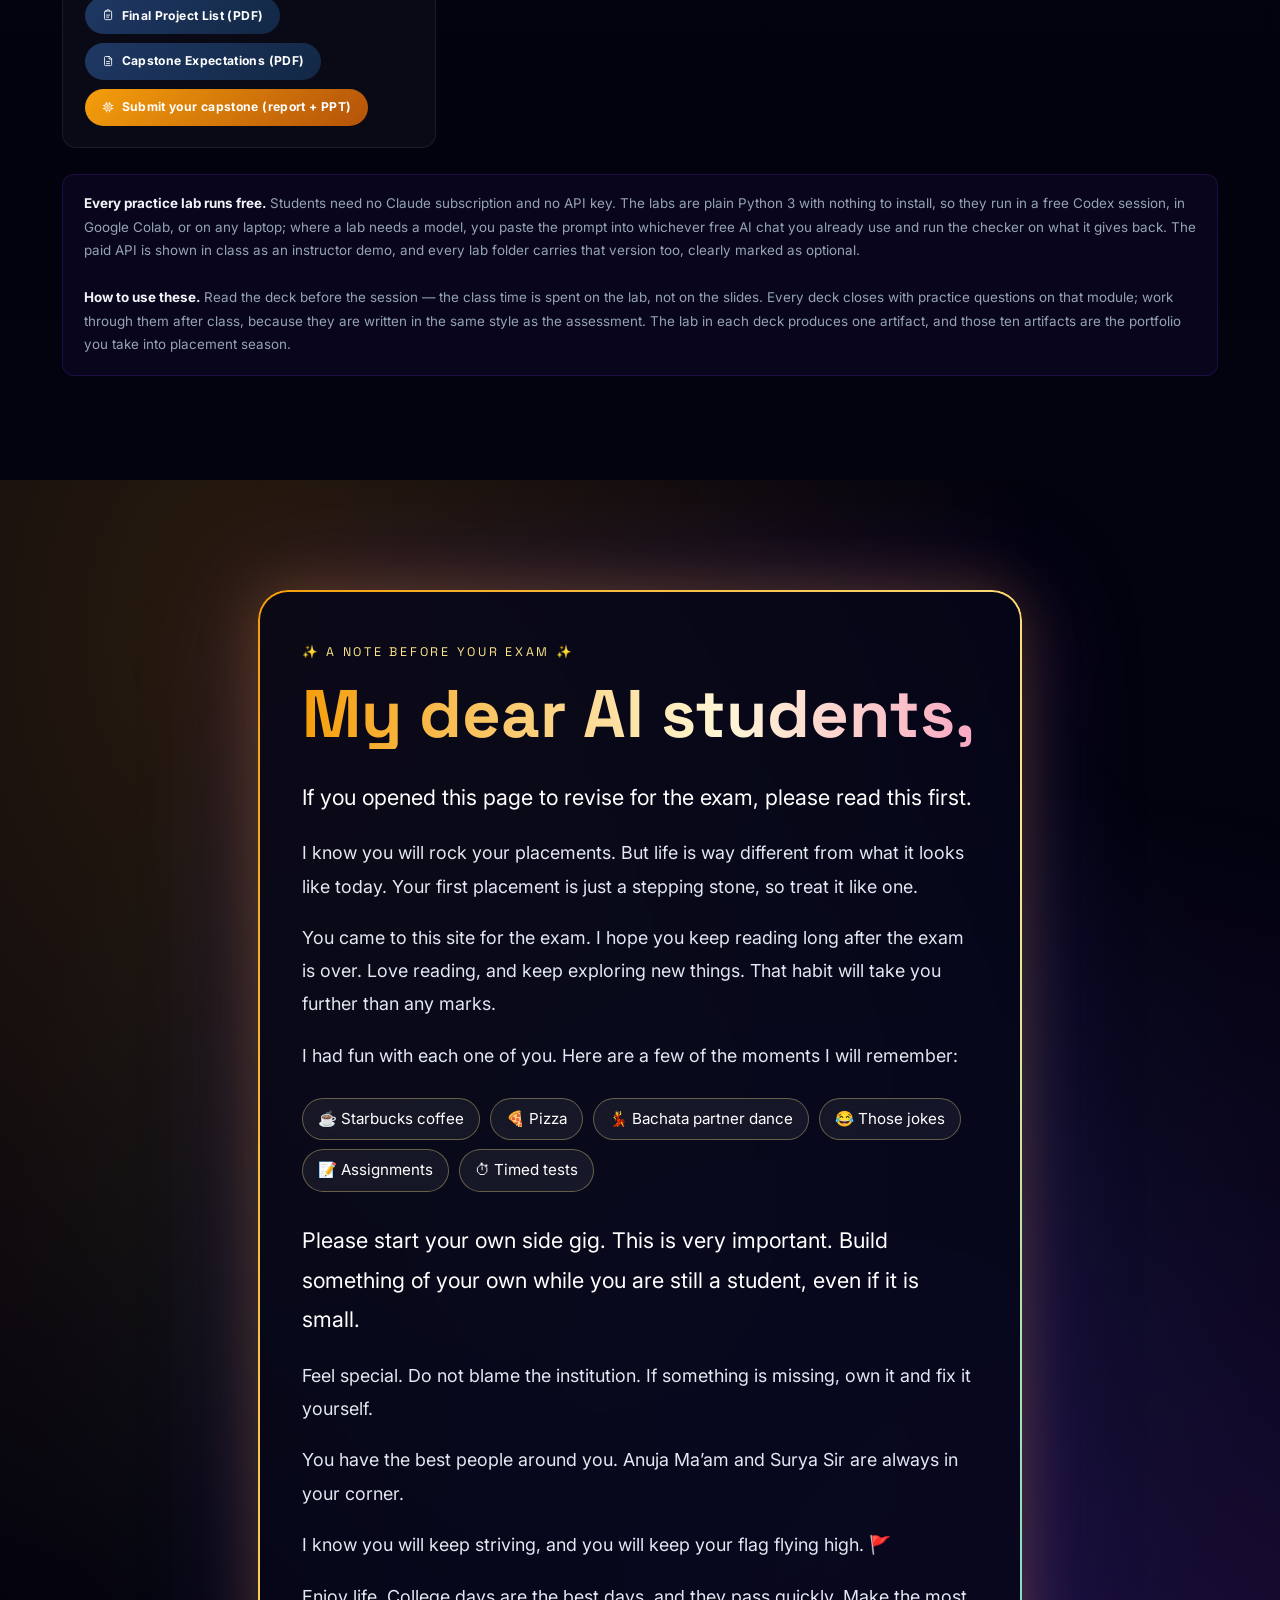
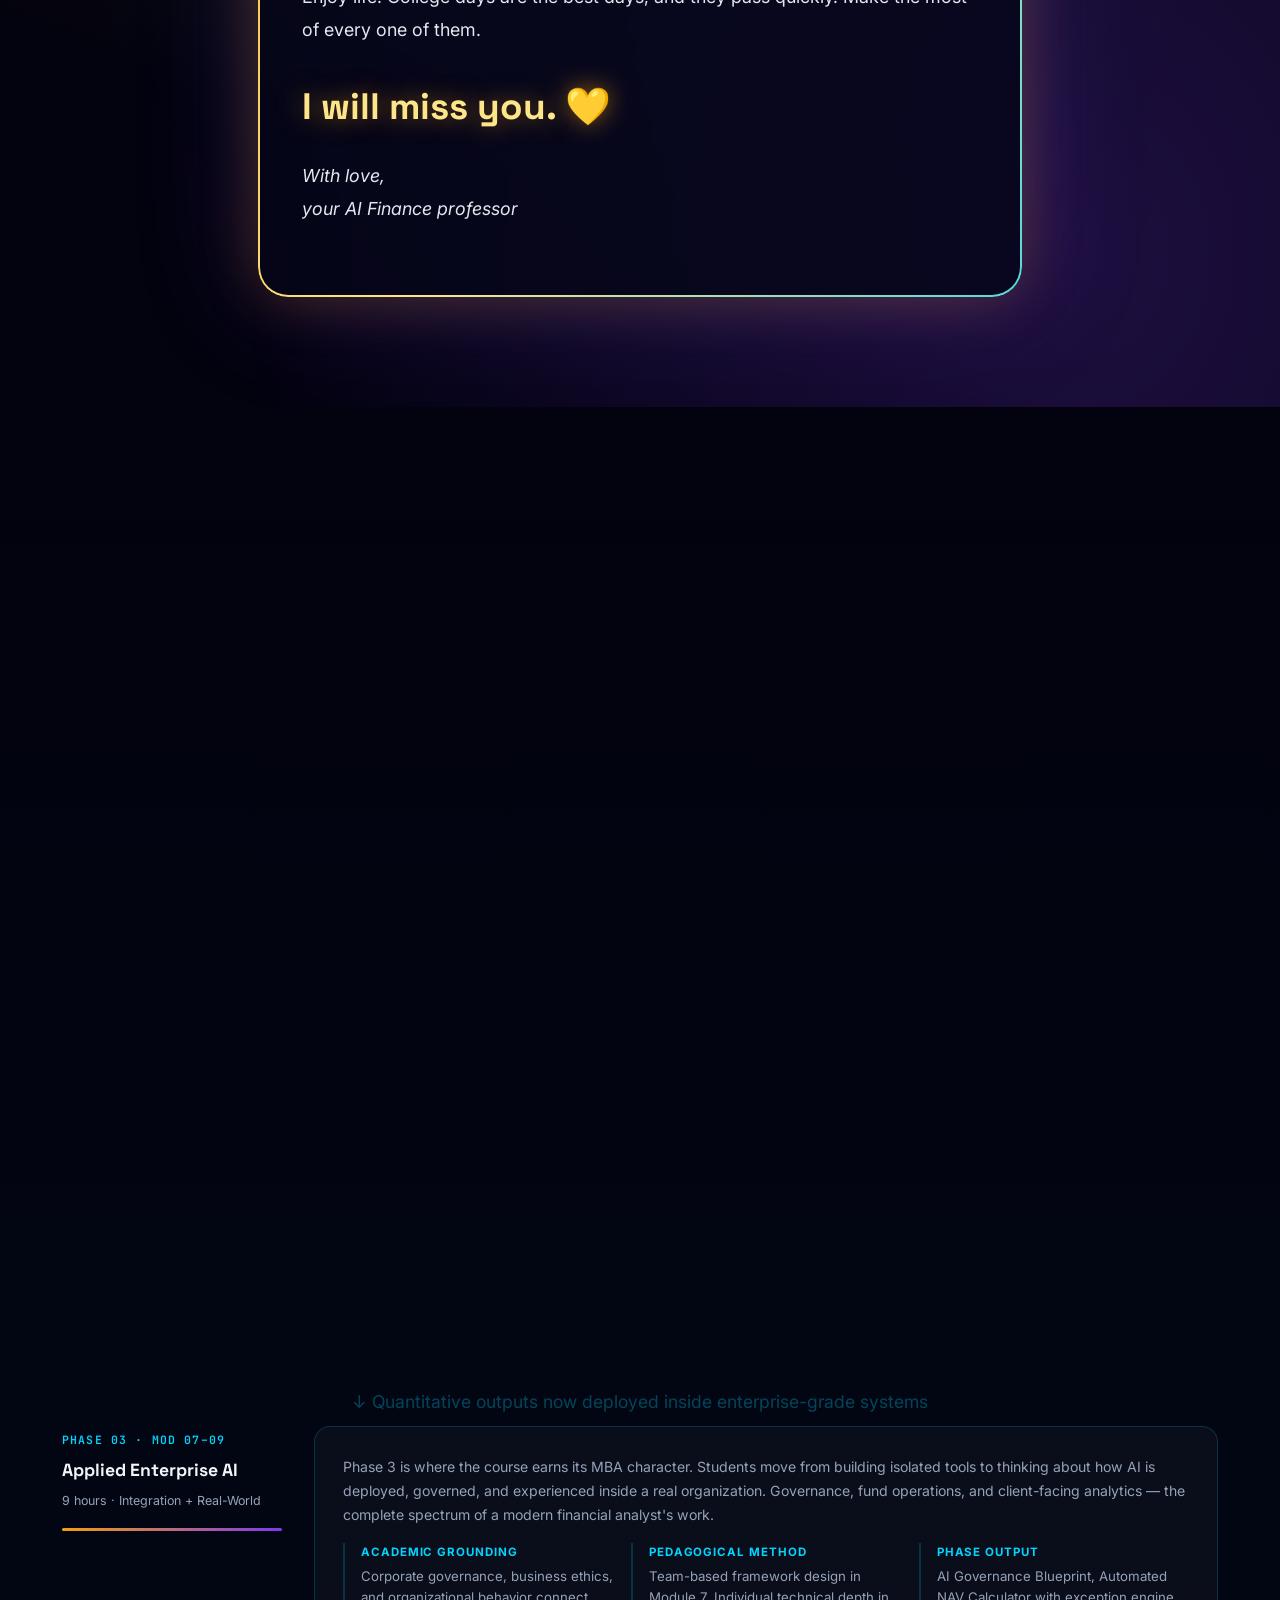
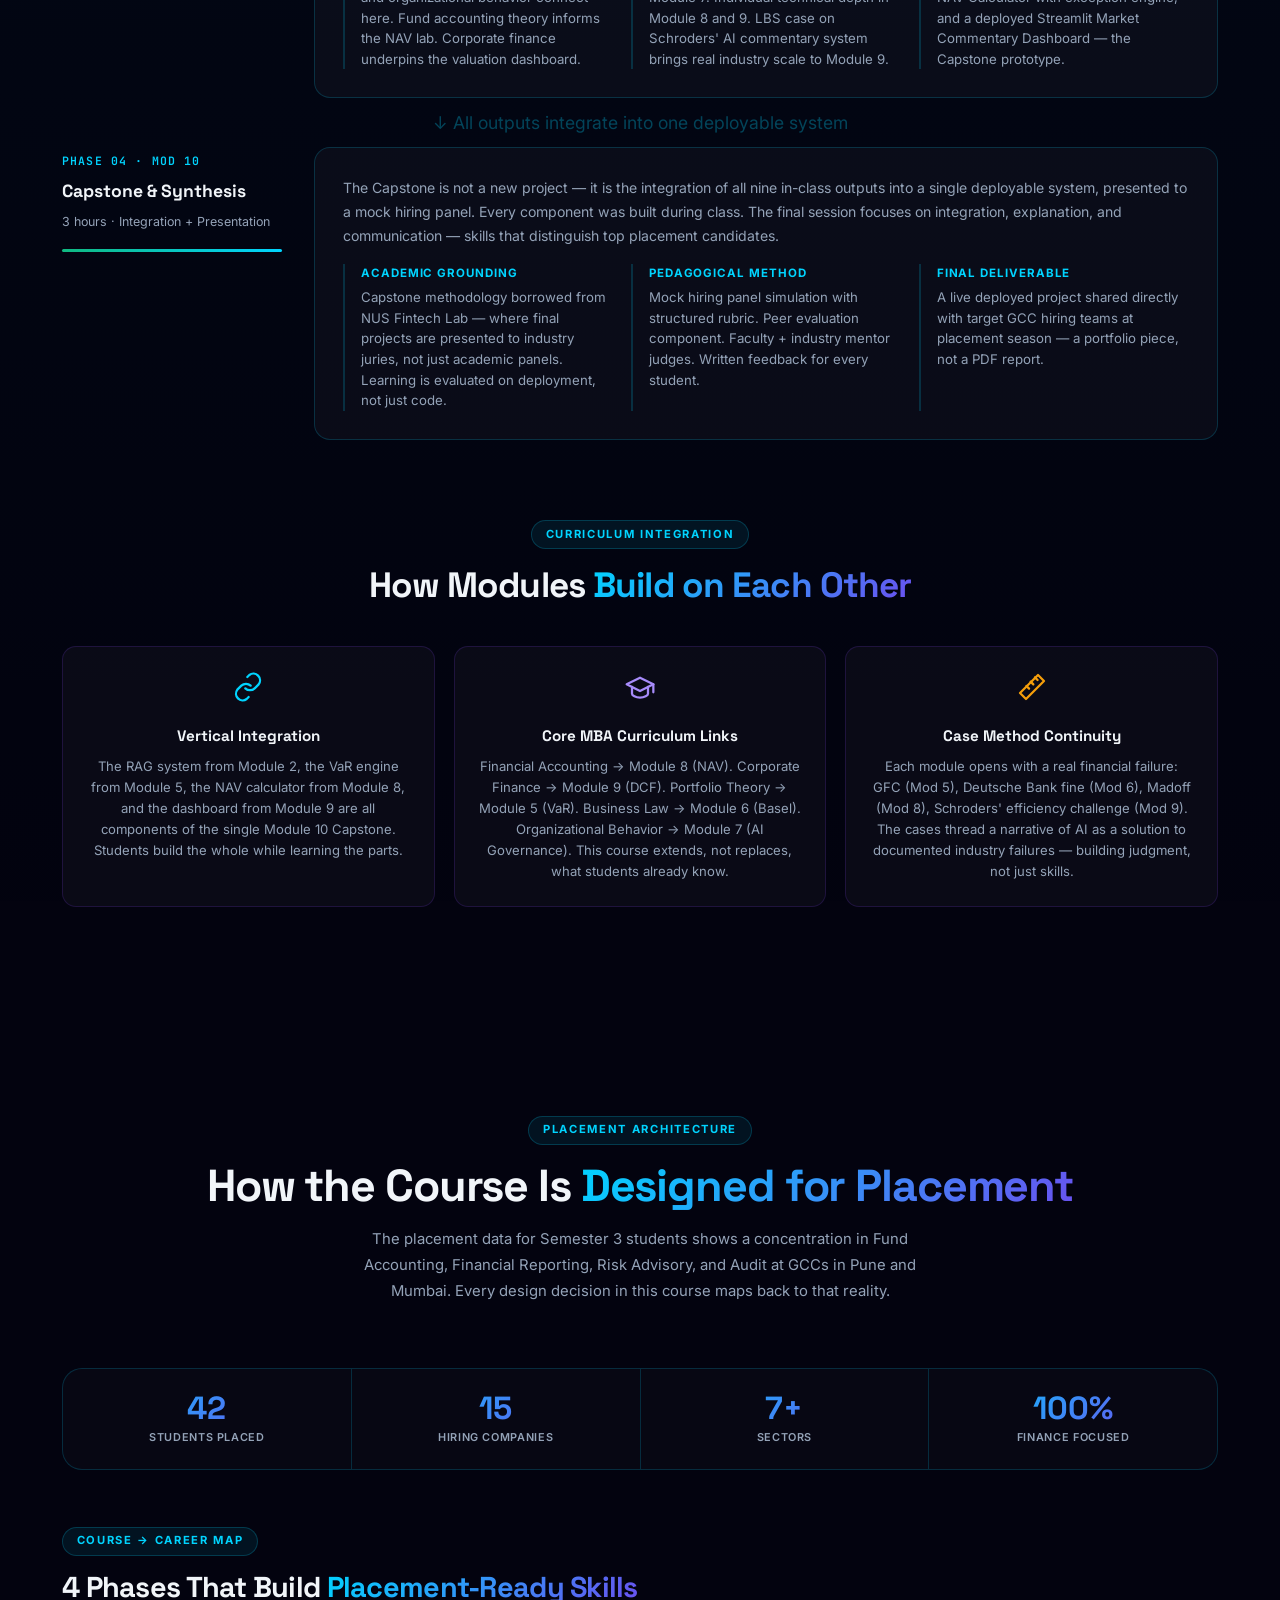
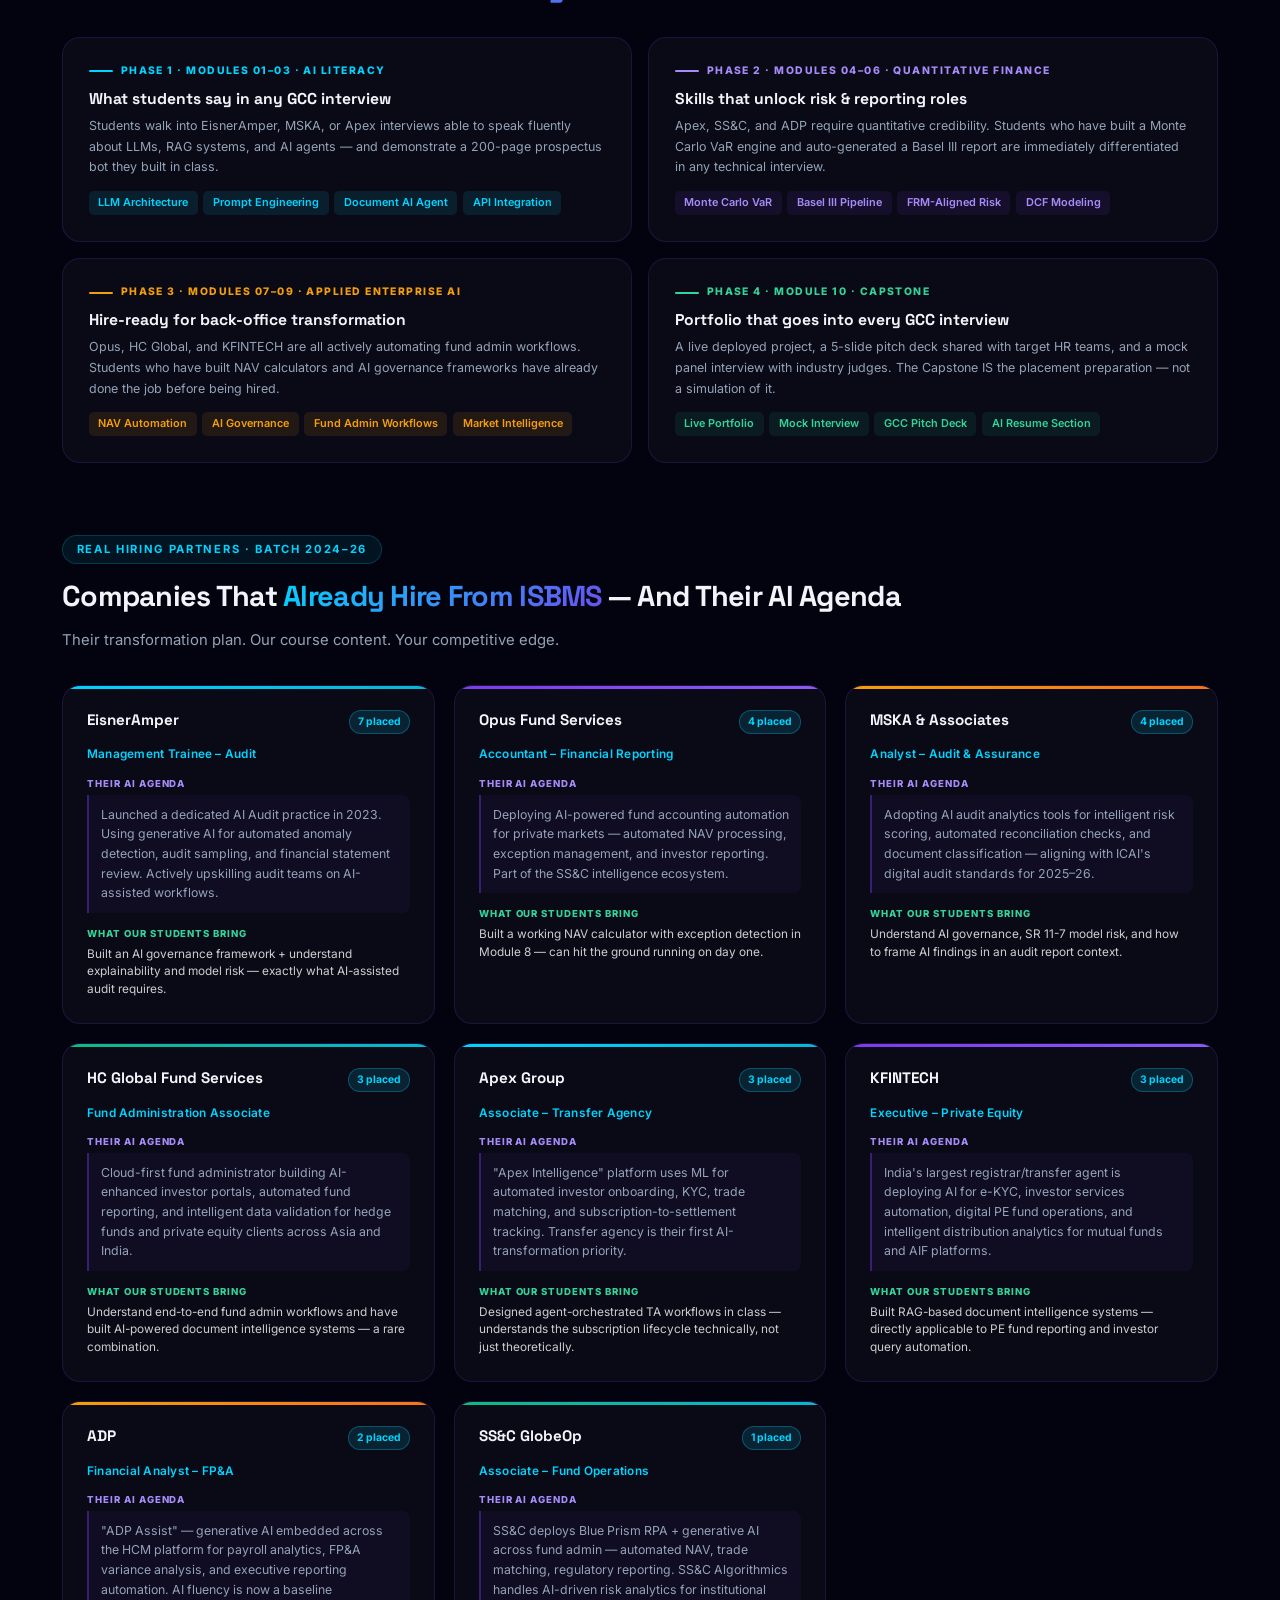
==== commit c7bc481c: "Note to students: greeting Co-Authored-By: Claude Opus 5.5 <noreply@anthropic.com>" ====
--- a/index.html
+++ b/index.html
@@ -1581,7 +1581,7 @@
 </style>
   <div class="dear-card">
     <div class="dear-eyebrow">&#10024; A note before your exam &#10024;</div>
-    <h2 id="dear-title">Dear students,</h2>
+    <h2 id="dear-title">My dear AI students,</h2>
     <p class="big">If you opened this page to revise for the exam, please read this first.</p>
     <p>I know you will rock your placements. But life is way different from what it looks like today. Your first placement is just a stepping stone, so treat it like one.</p>
     <p>You came to this site for the exam. I hope you keep reading long after the exam is over. Love reading, and keep exploring new things. That habit will take you further than any marks.</p>
@@ -2392,7 +2392,7 @@
 </svg>
 <button type="button" class="dp-skip" id="dp-skip">Skip &rarr;</button>
 <div class="dp-paper">
-  <h2 id="dear-pop-title">Dear students,</h2>
+  <h2 id="dear-pop-title">My dear AI students,</h2>
   <div class="dp-body" id="dp-body"></div>
   <button type="button" class="dp-go" id="dp-go">Go to the course &rarr;</button>
 </div>
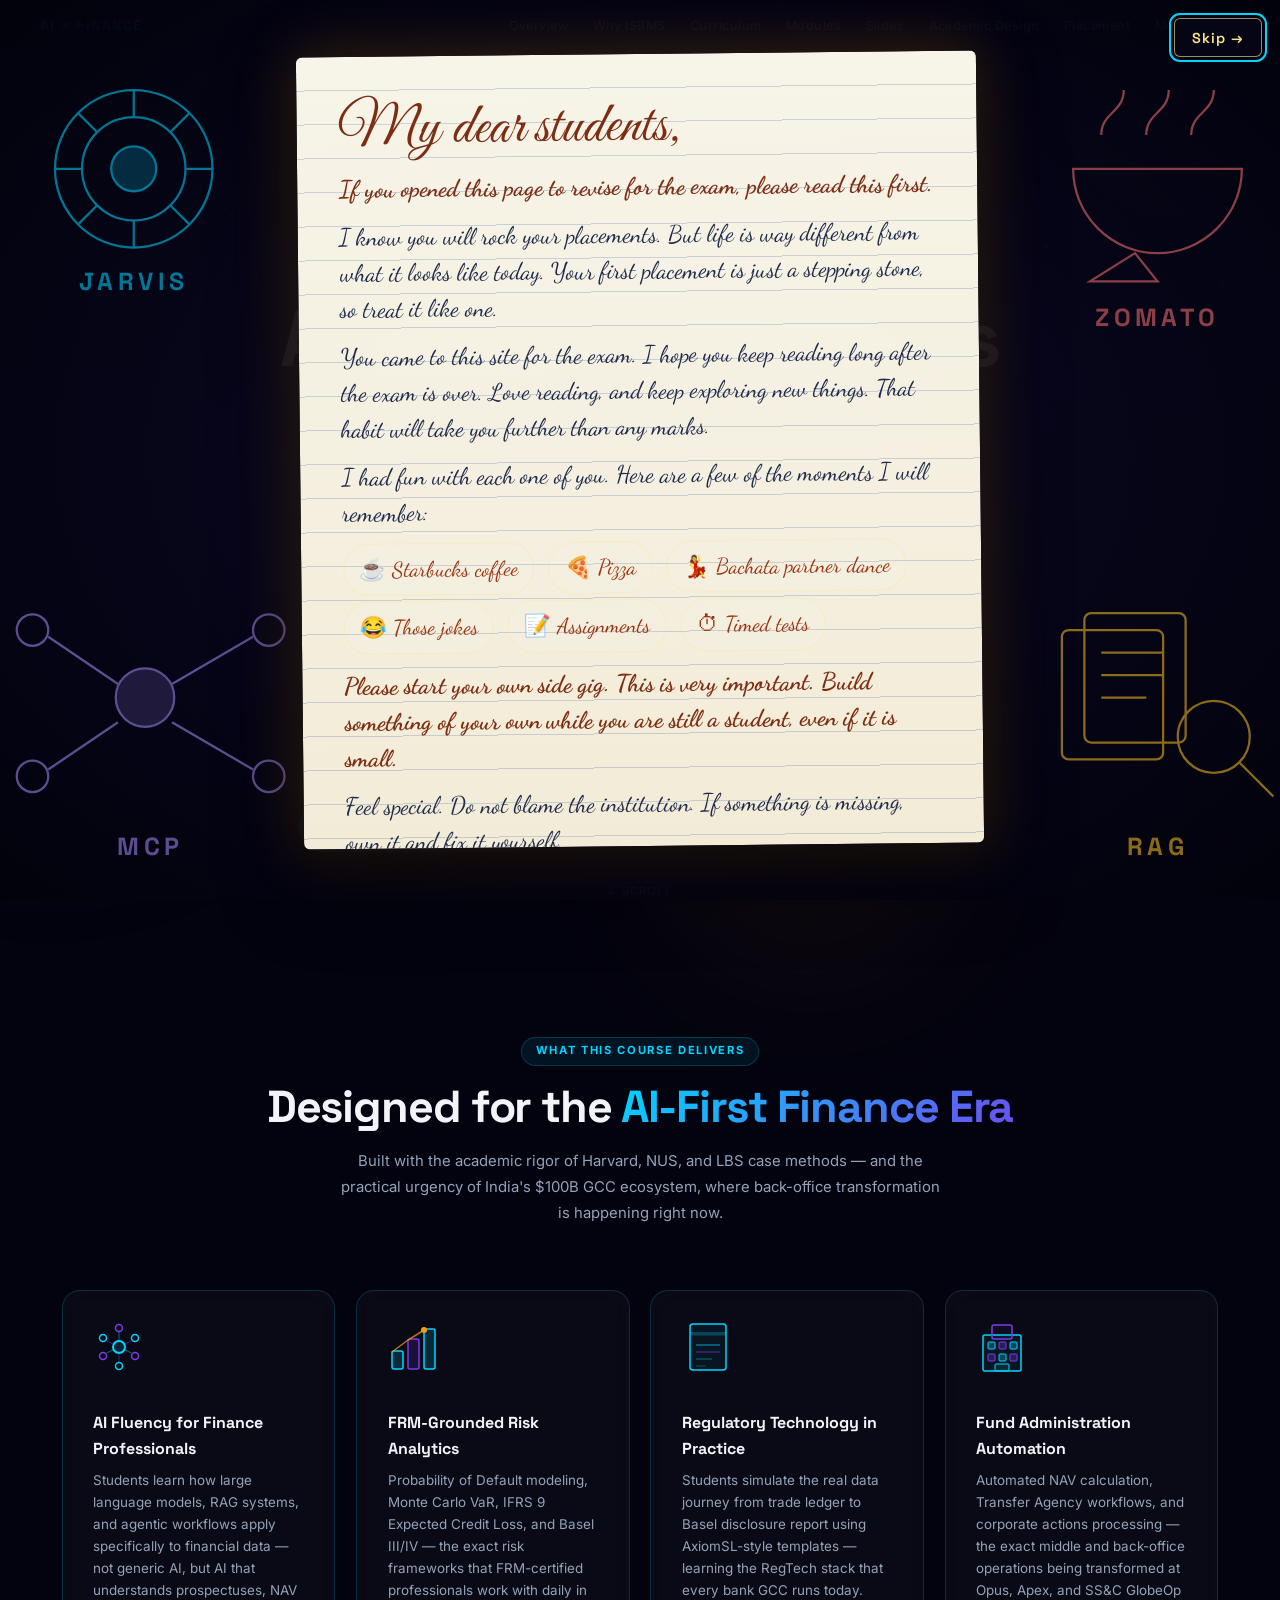
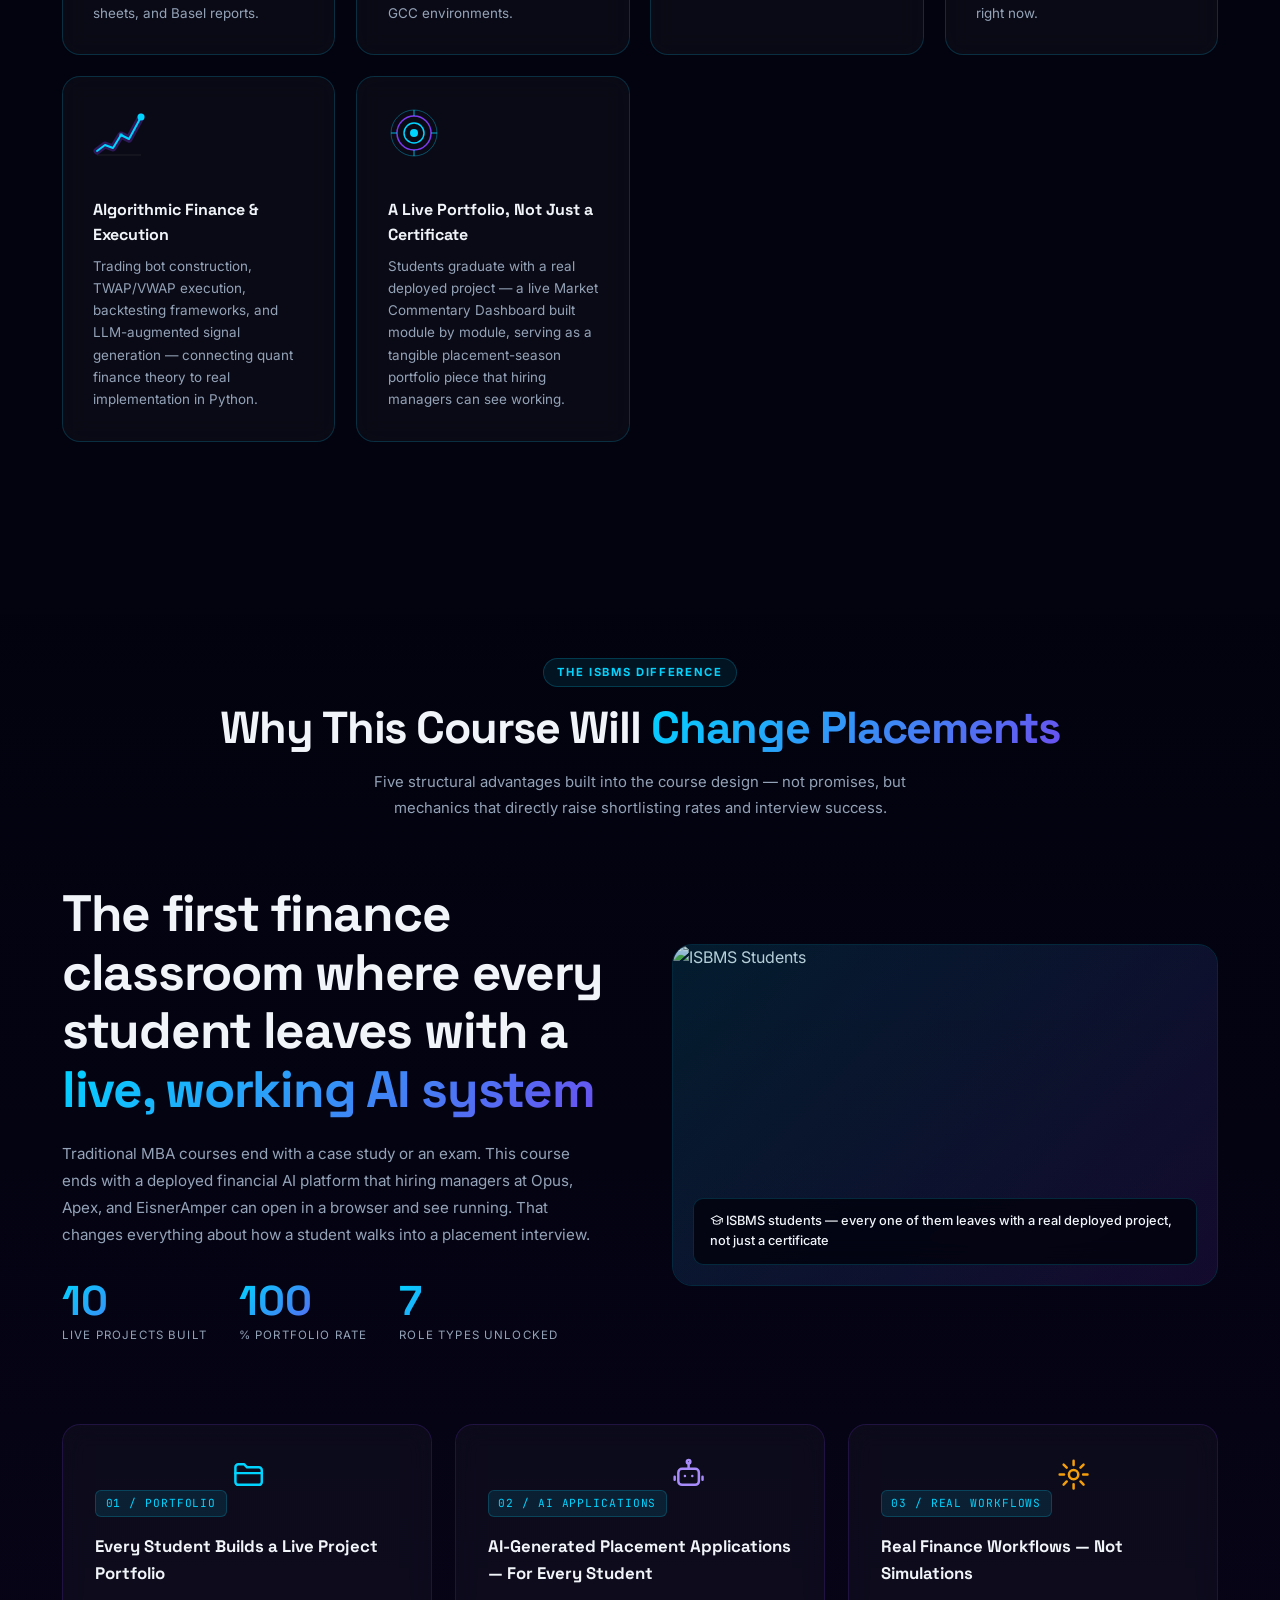
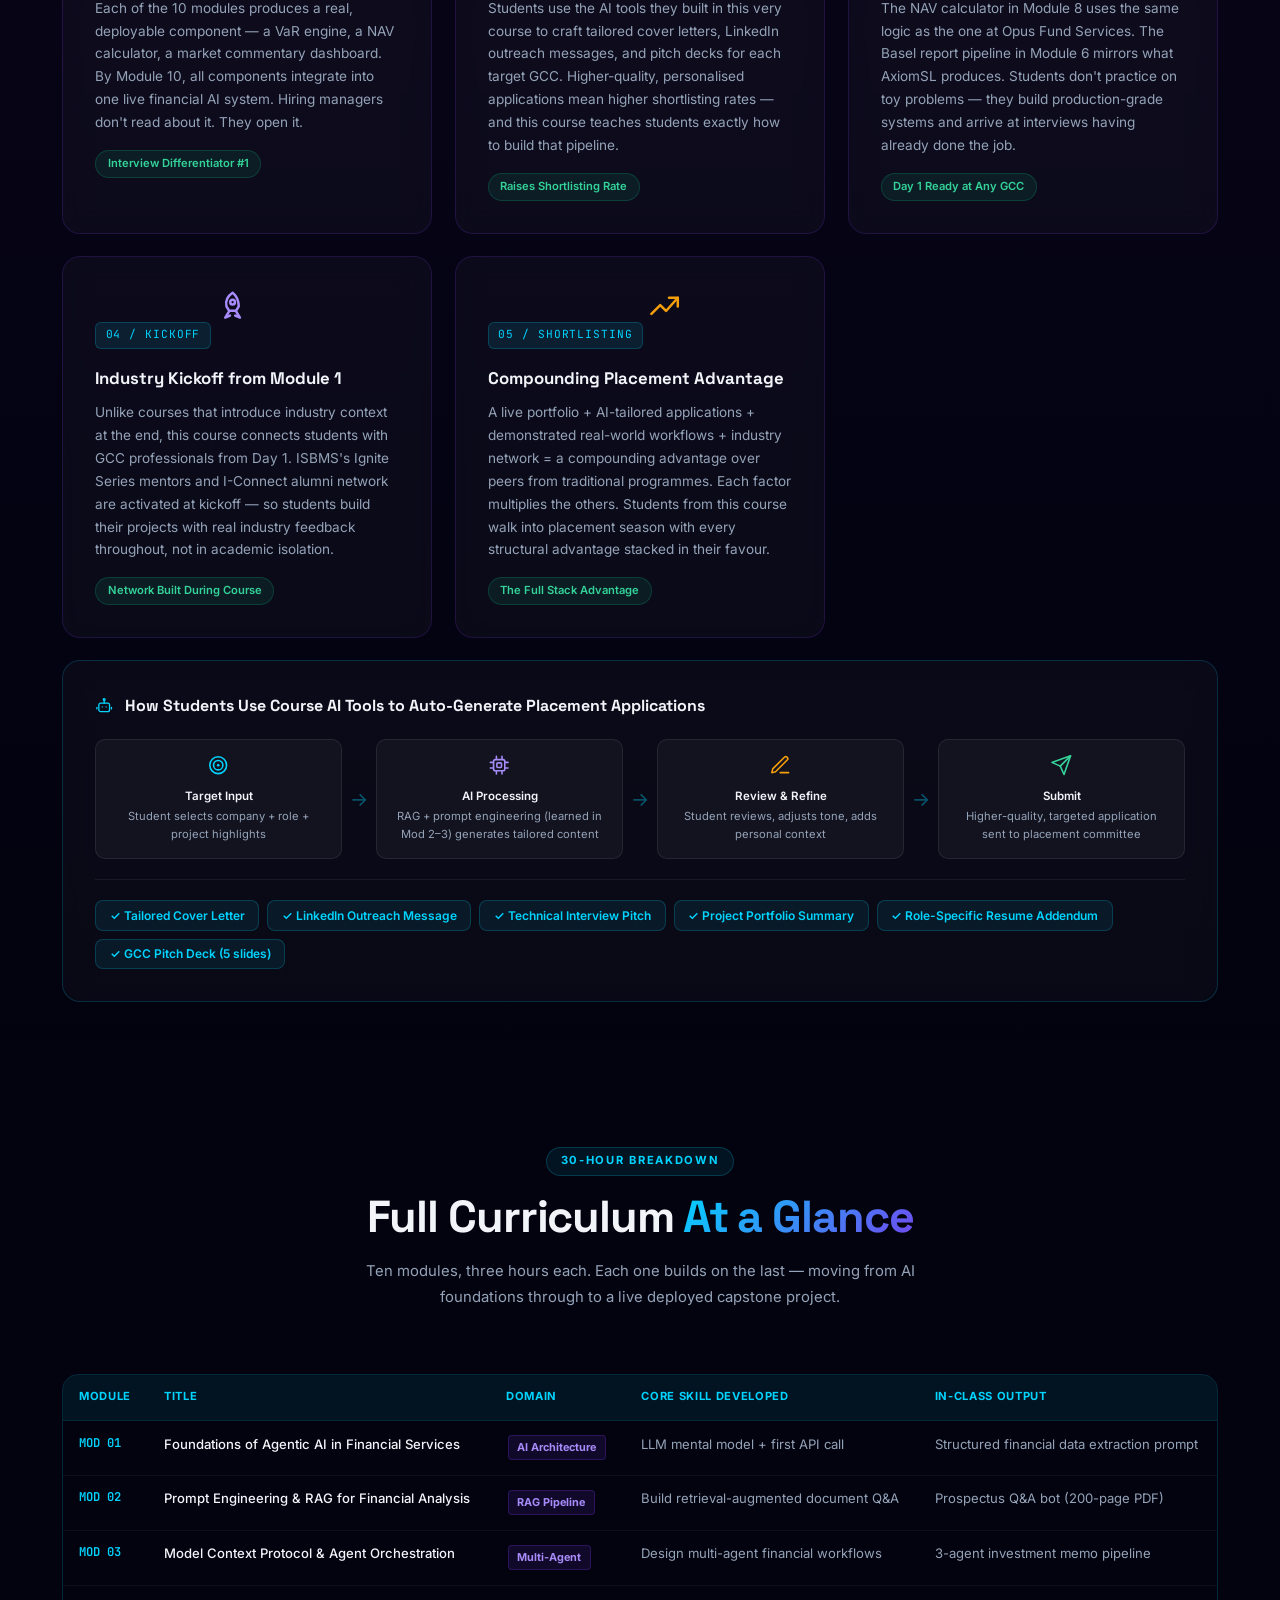
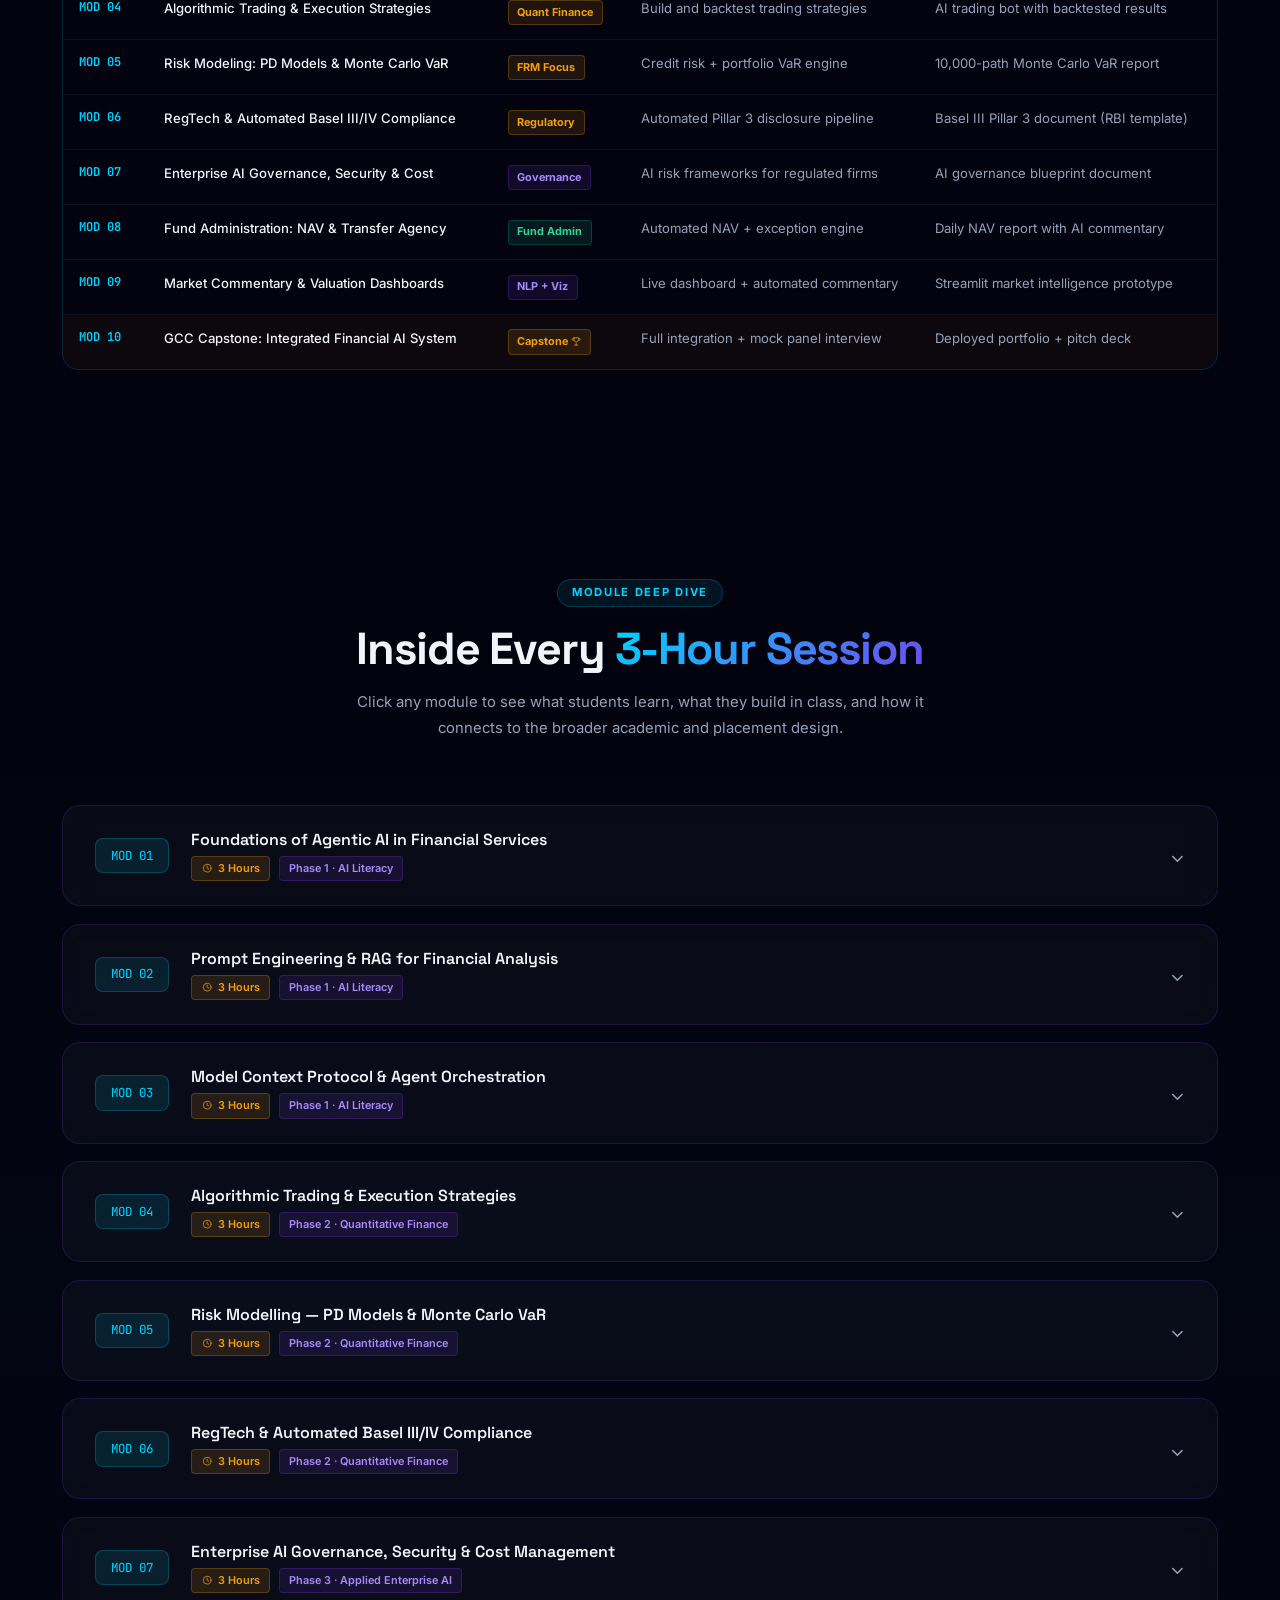
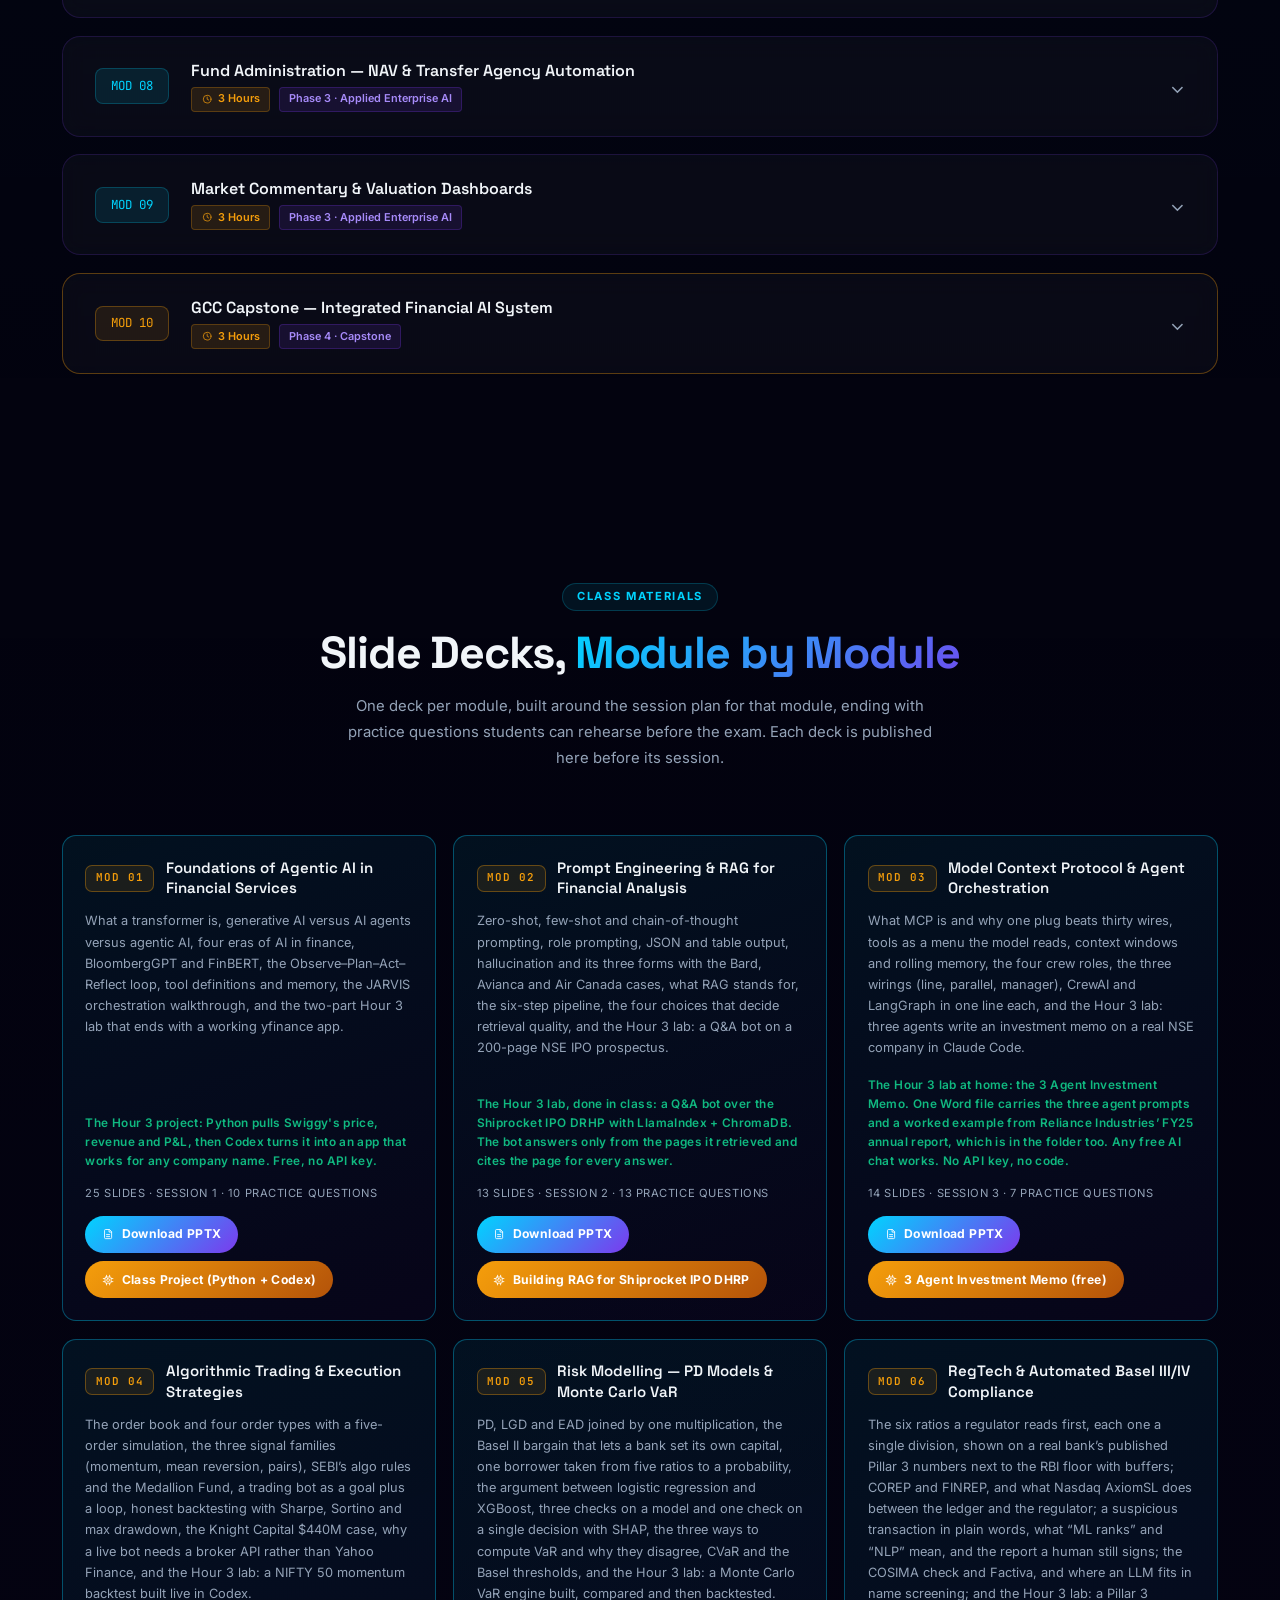
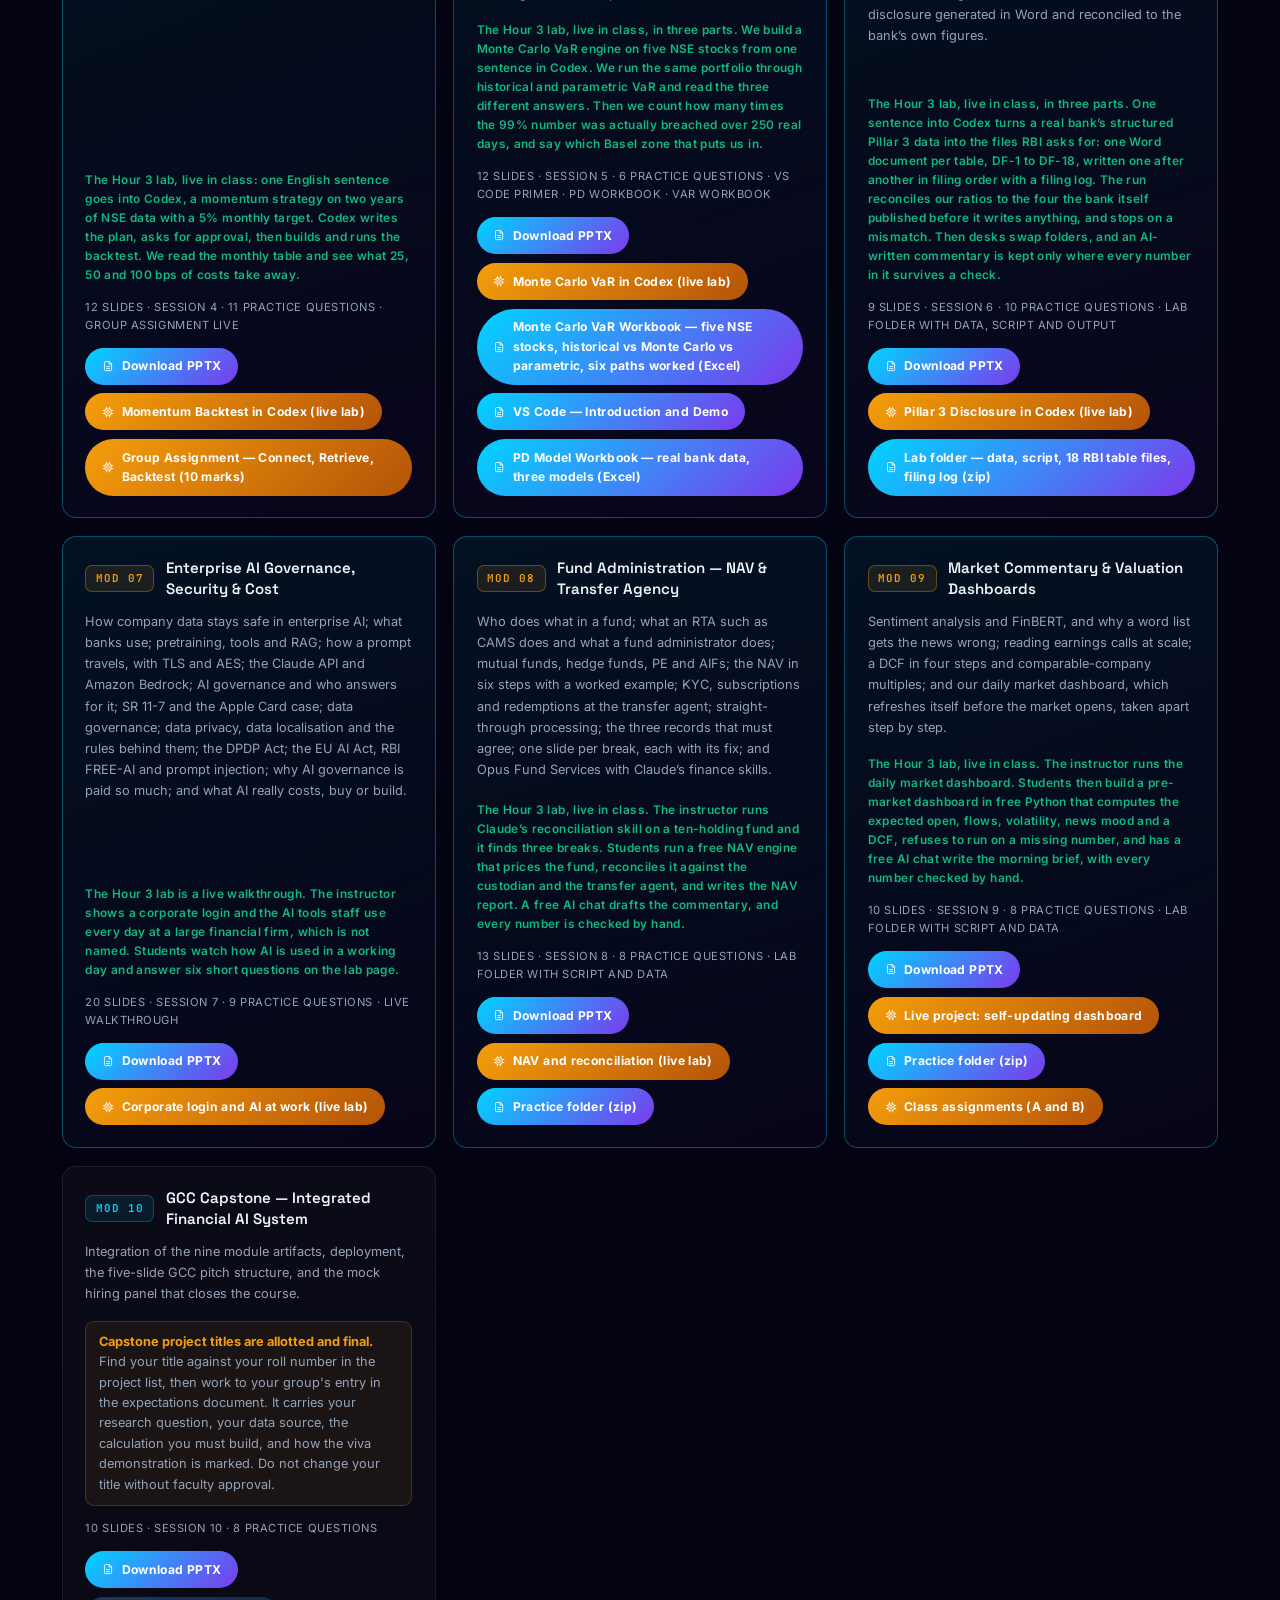
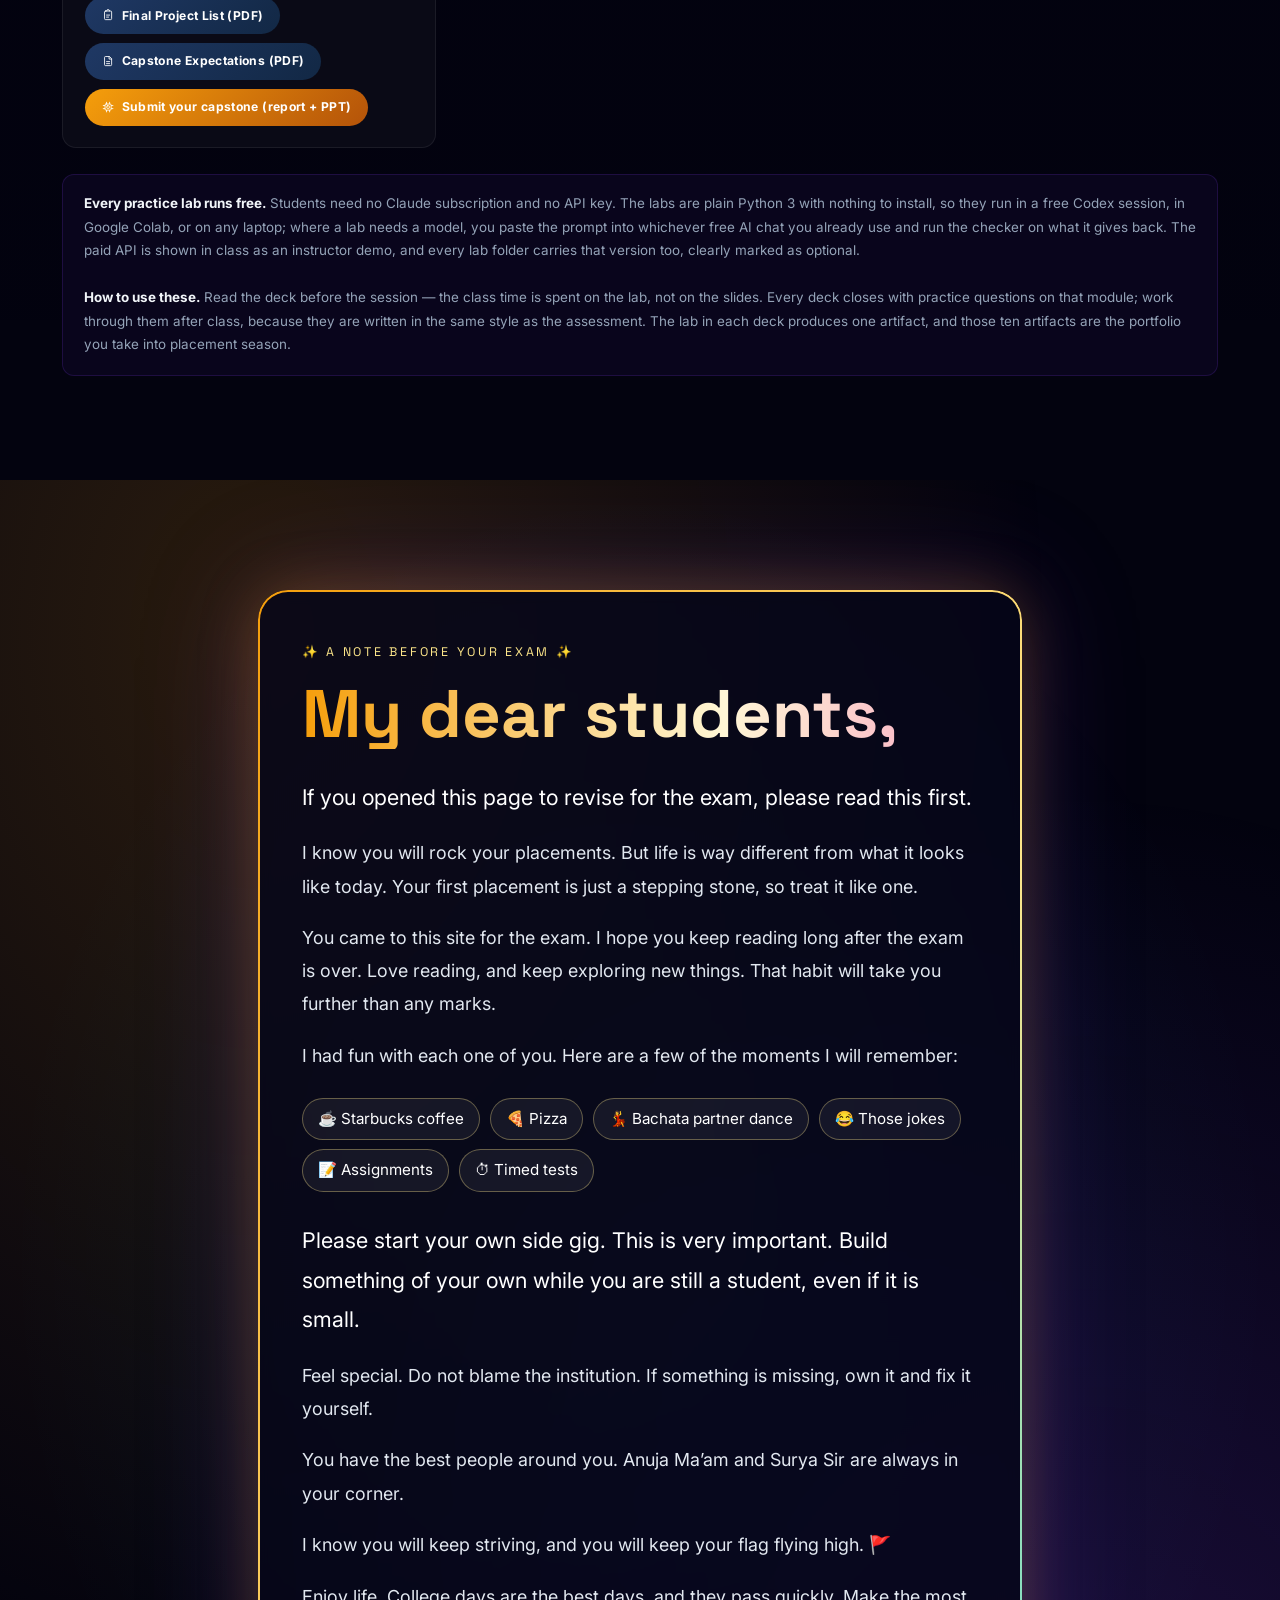
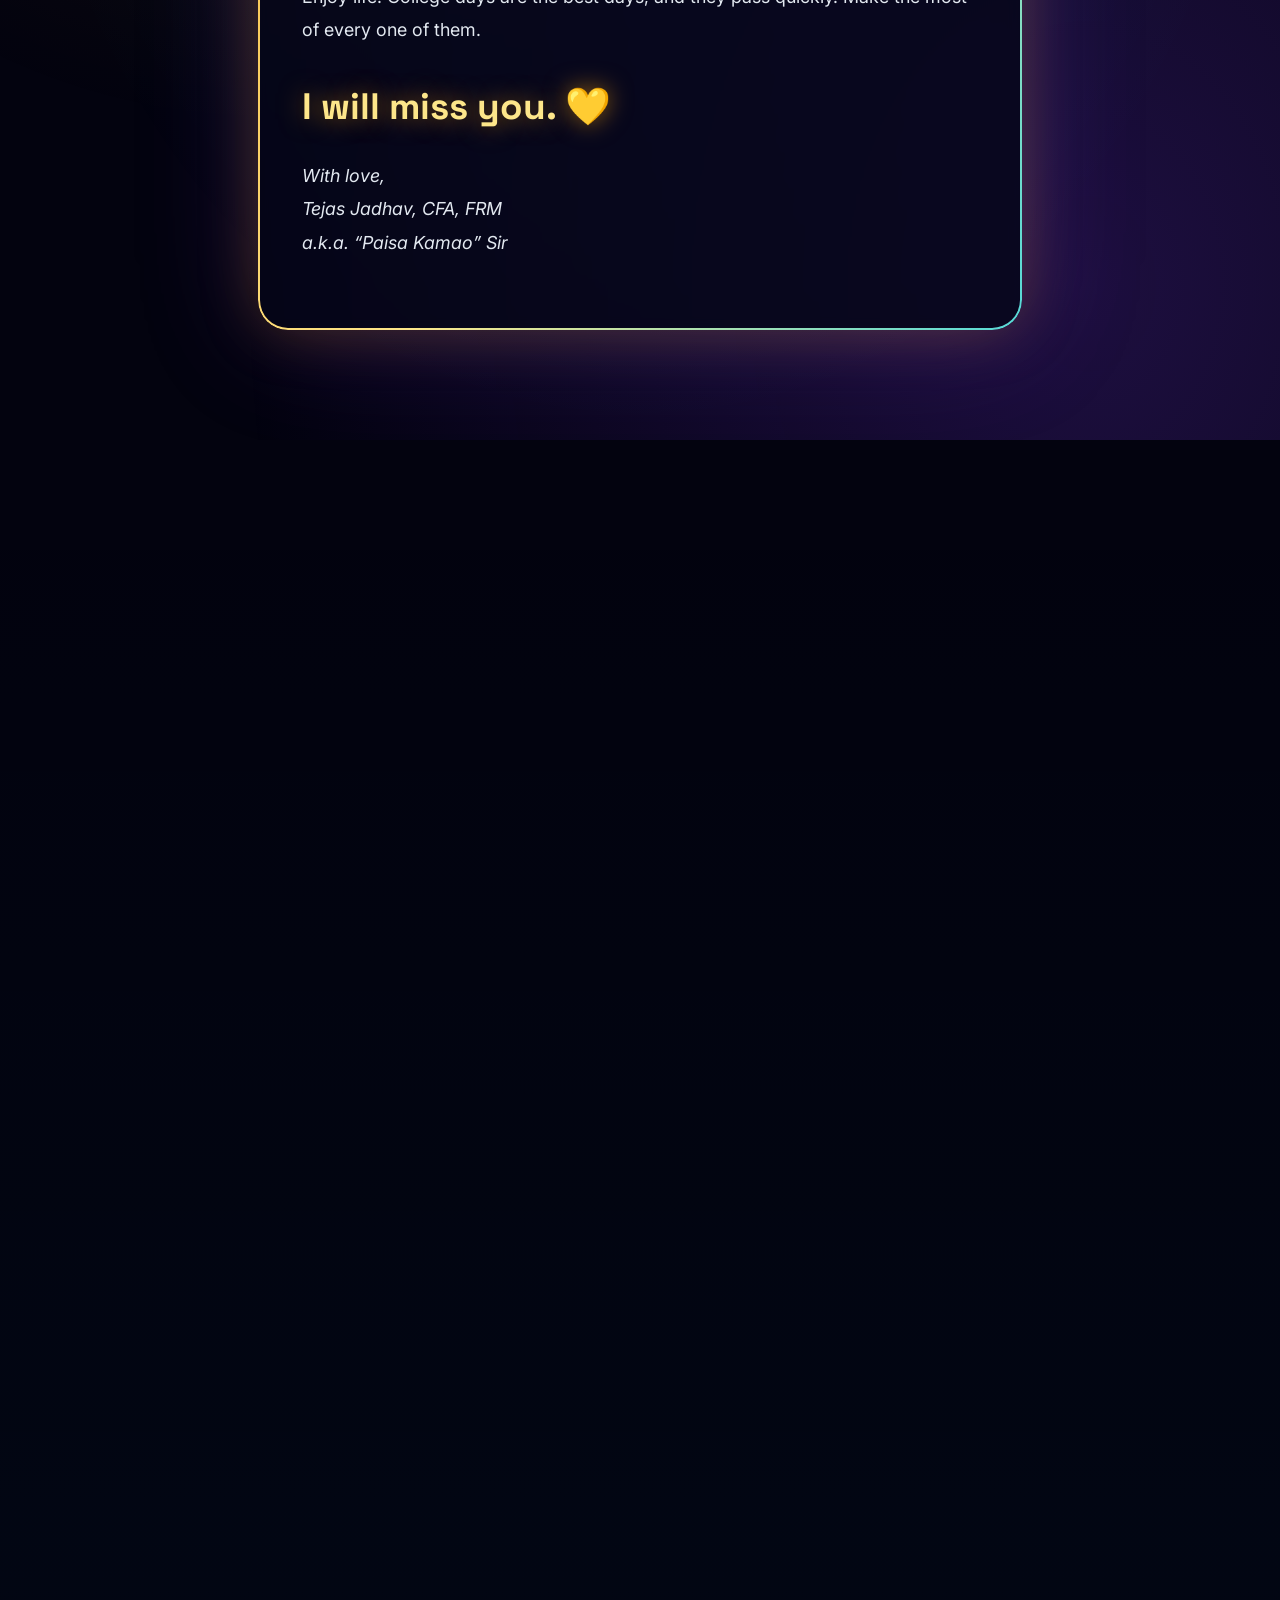
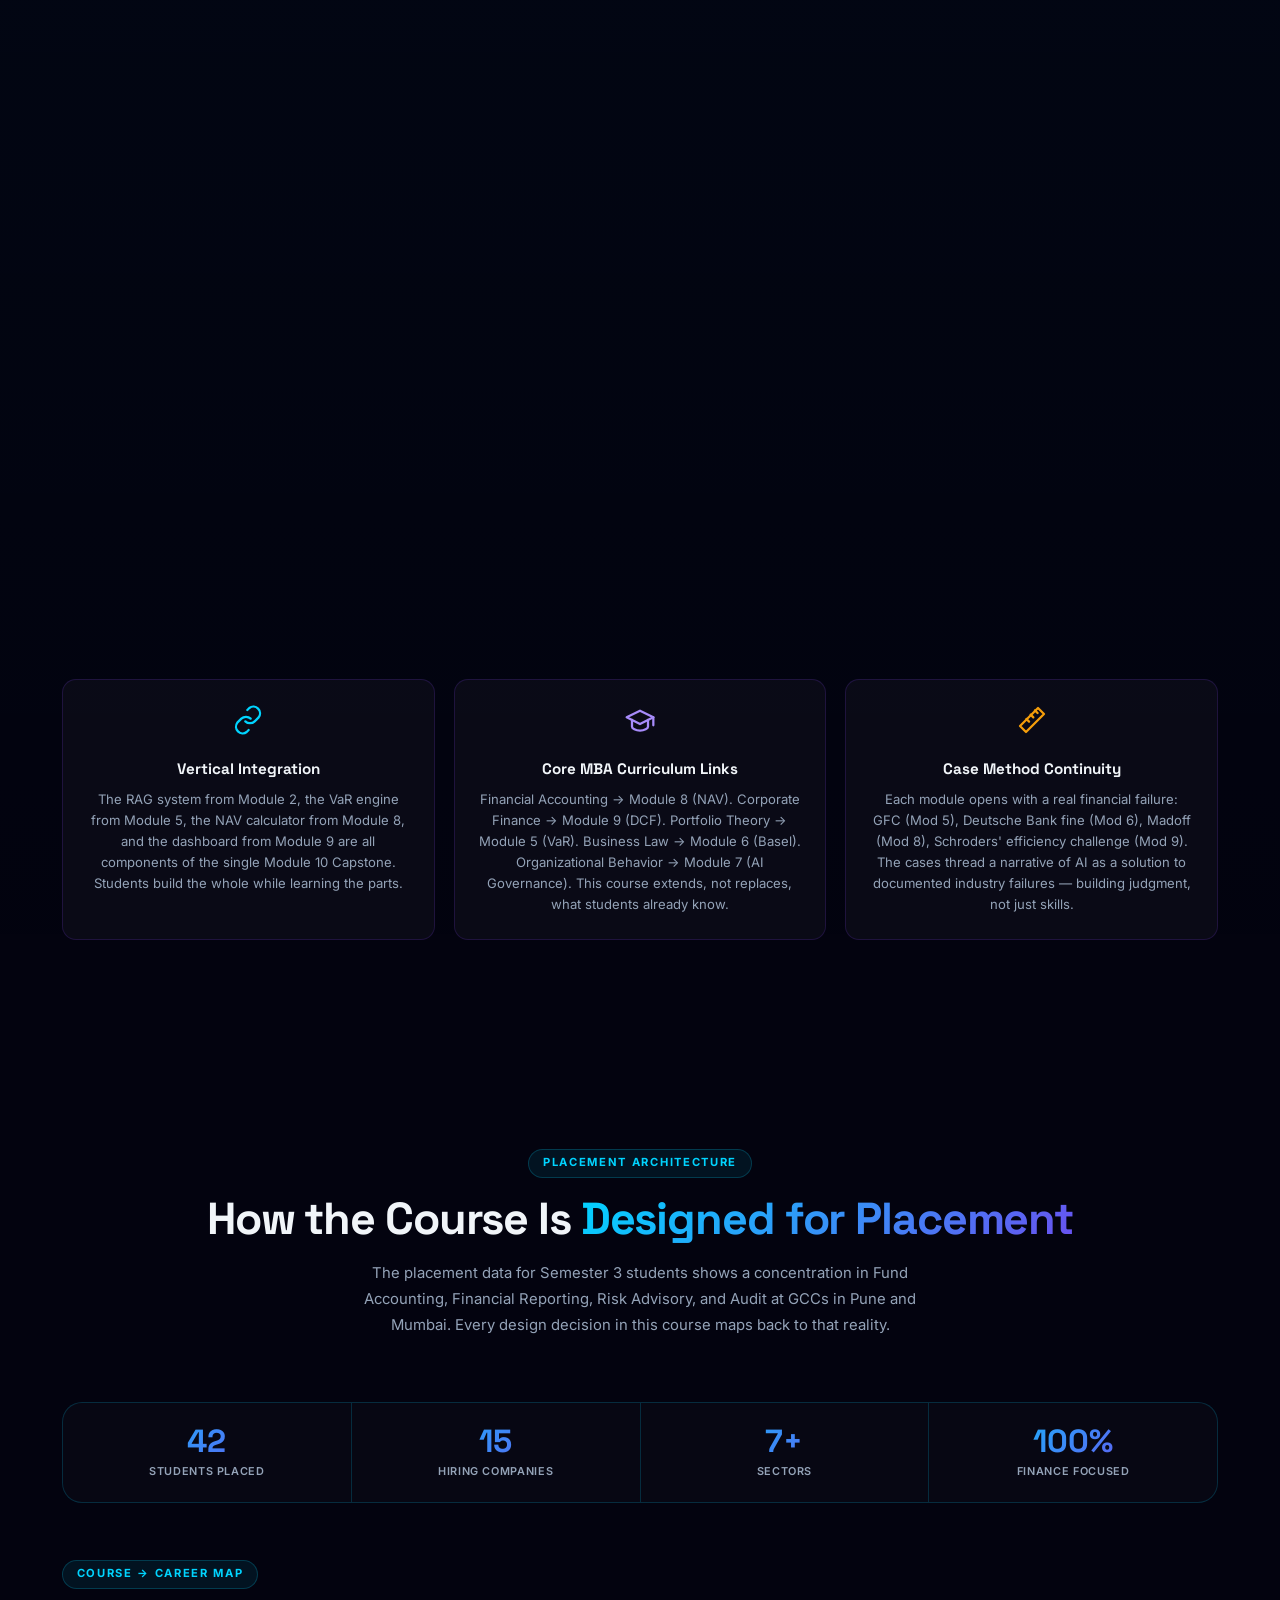
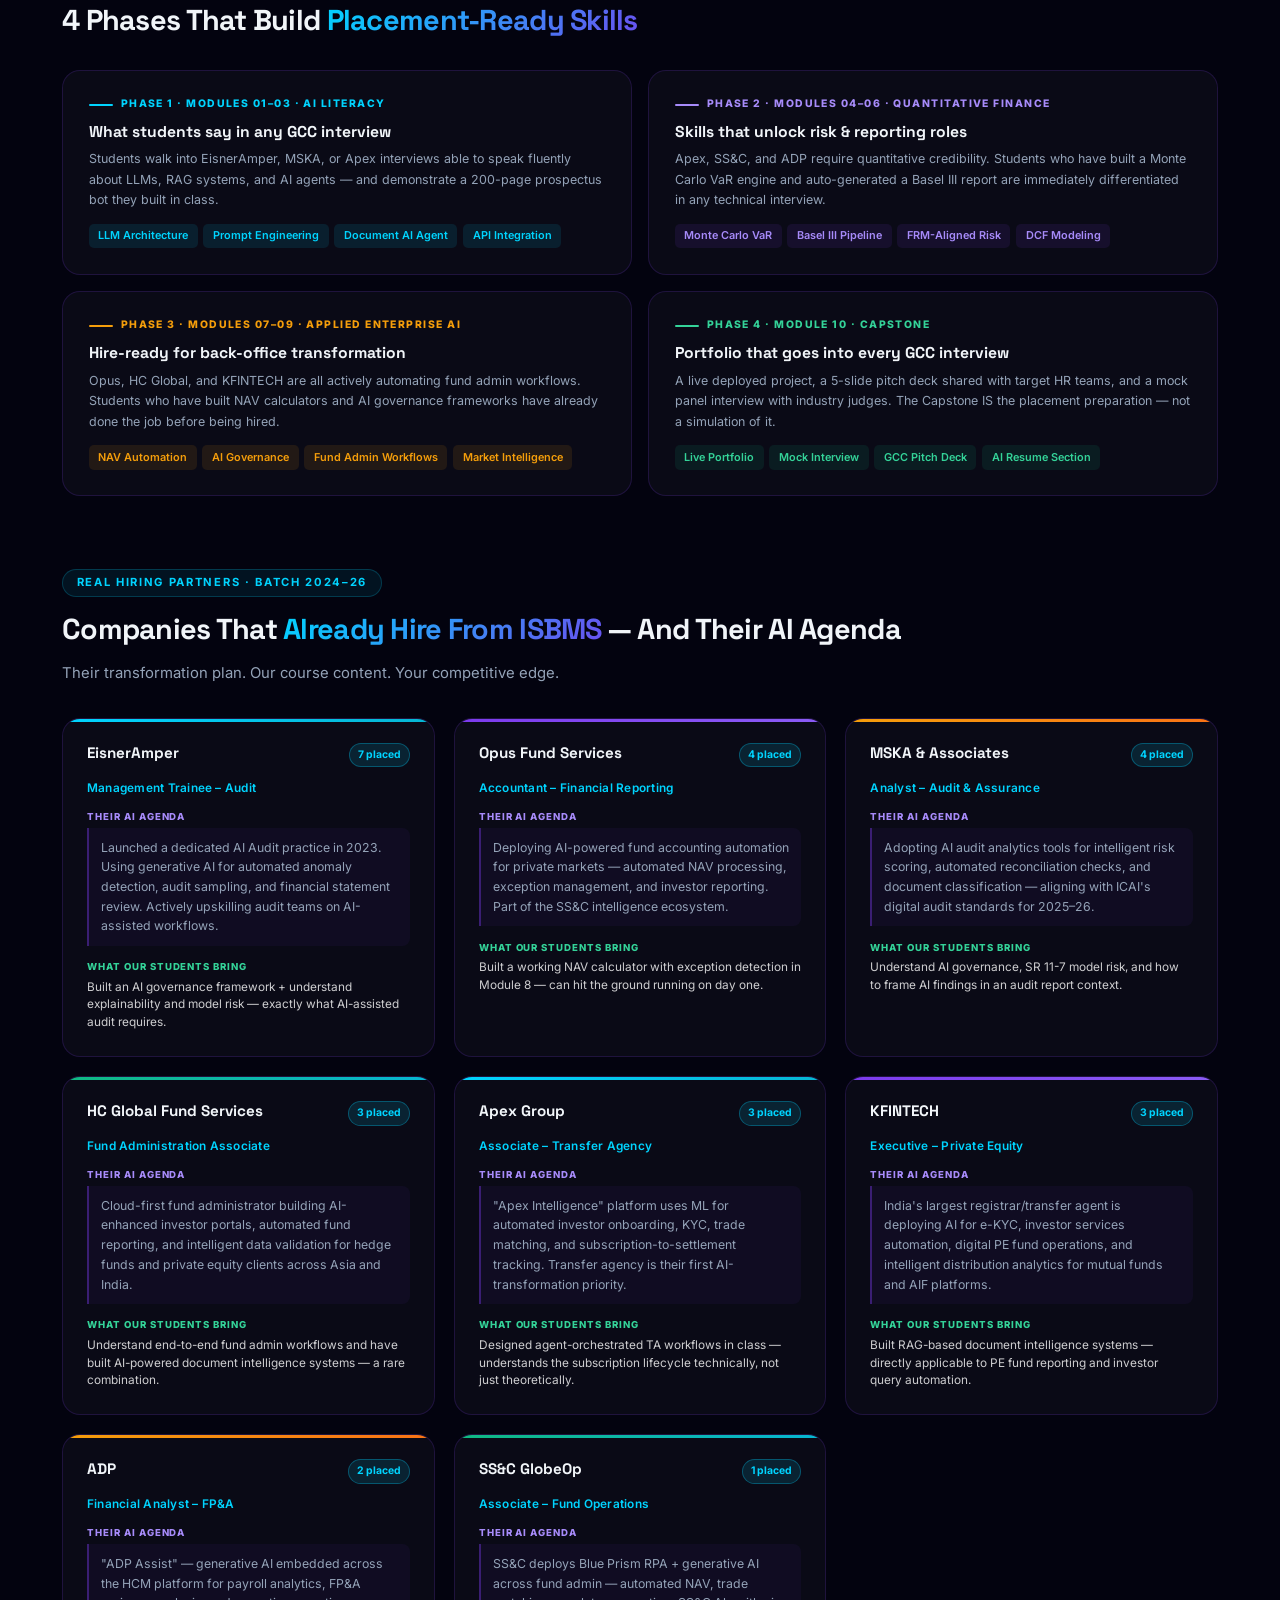
==== commit cfdfbd87: "Note to students: greeting and sign-off Co-Authored-By: Claude Opus 5.5 <noreply@anthropic.com>" ====
--- a/index.html
+++ b/index.html
@@ -1581,7 +1581,7 @@
 </style>
   <div class="dear-card">
     <div class="dear-eyebrow">&#10024; A note before your exam &#10024;</div>
-    <h2 id="dear-title">My dear AI students,</h2>
+    <h2 id="dear-title">My dear students,</h2>
     <p class="big">If you opened this page to revise for the exam, please read this first.</p>
     <p>I know you will rock your placements. But life is way different from what it looks like today. Your first placement is just a stepping stone, so treat it like one.</p>
     <p>You came to this site for the exam. I hope you keep reading long after the exam is over. Love reading, and keep exploring new things. That habit will take you further than any marks.</p>
@@ -1595,7 +1595,7 @@
     <p>I know you will keep striving, and you will keep your flag flying high. &#128681;</p>
     <p>Enjoy life. College days are the best days, and they pass quickly. Make the most of every one of them.</p>
     <div class="dear-miss">I will miss you. &#128155;</div>
-    <p class="dear-sign">With love,<br>your AI Finance professor</p>
+    <p class="dear-sign">With love,<br><span style="white-space:nowrap">Tejas Jadhav, CFA, FRM</span><br>a.k.a. &ldquo;Paisa Kamao&rdquo; Sir</p>
   </div>
 <script>
 (function(){var s=document.getElementById('dear-students');if(!s)return;
@@ -2392,7 +2392,7 @@
 </svg>
 <button type="button" class="dp-skip" id="dp-skip">Skip &rarr;</button>
 <div class="dp-paper">
-  <h2 id="dear-pop-title">My dear AI students,</h2>
+  <h2 id="dear-pop-title">My dear students,</h2>
   <div class="dp-body" id="dp-body"></div>
   <button type="button" class="dp-go" id="dp-go">Go to the course &rarr;</button>
 </div>
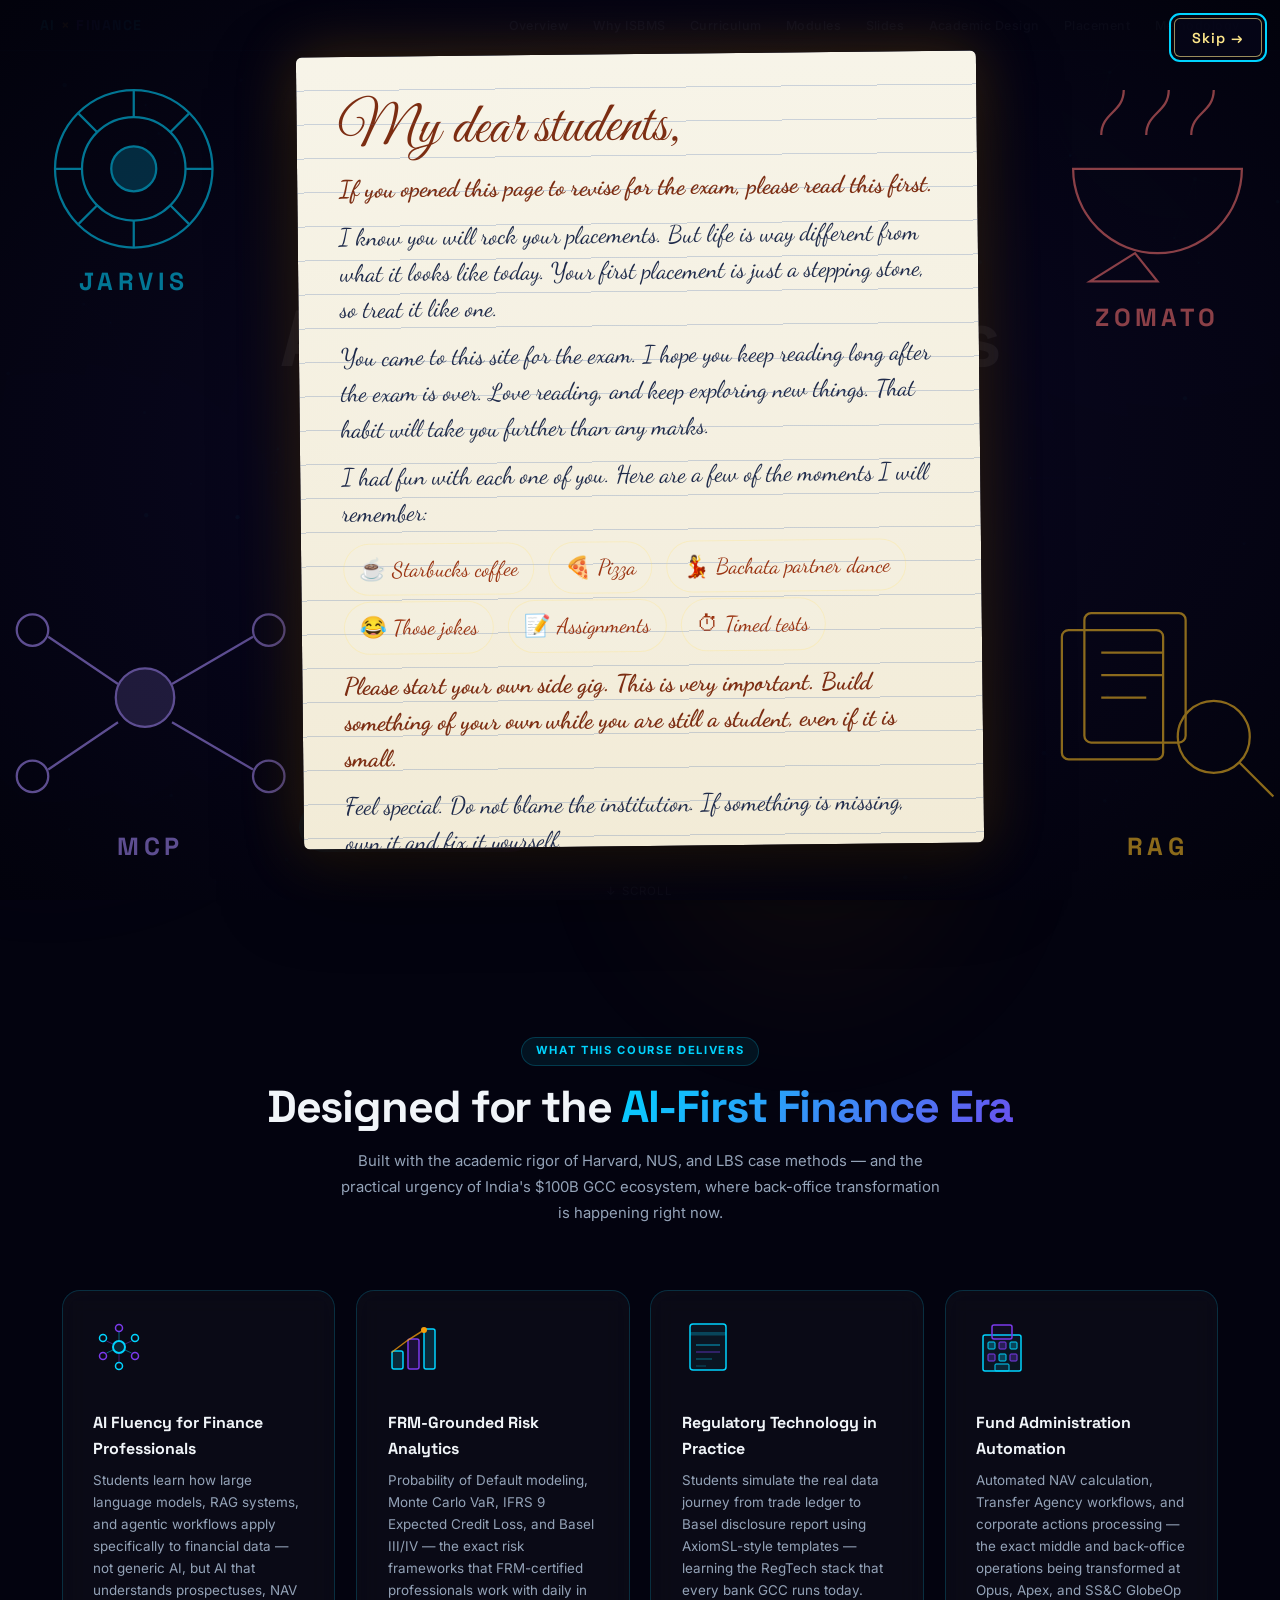
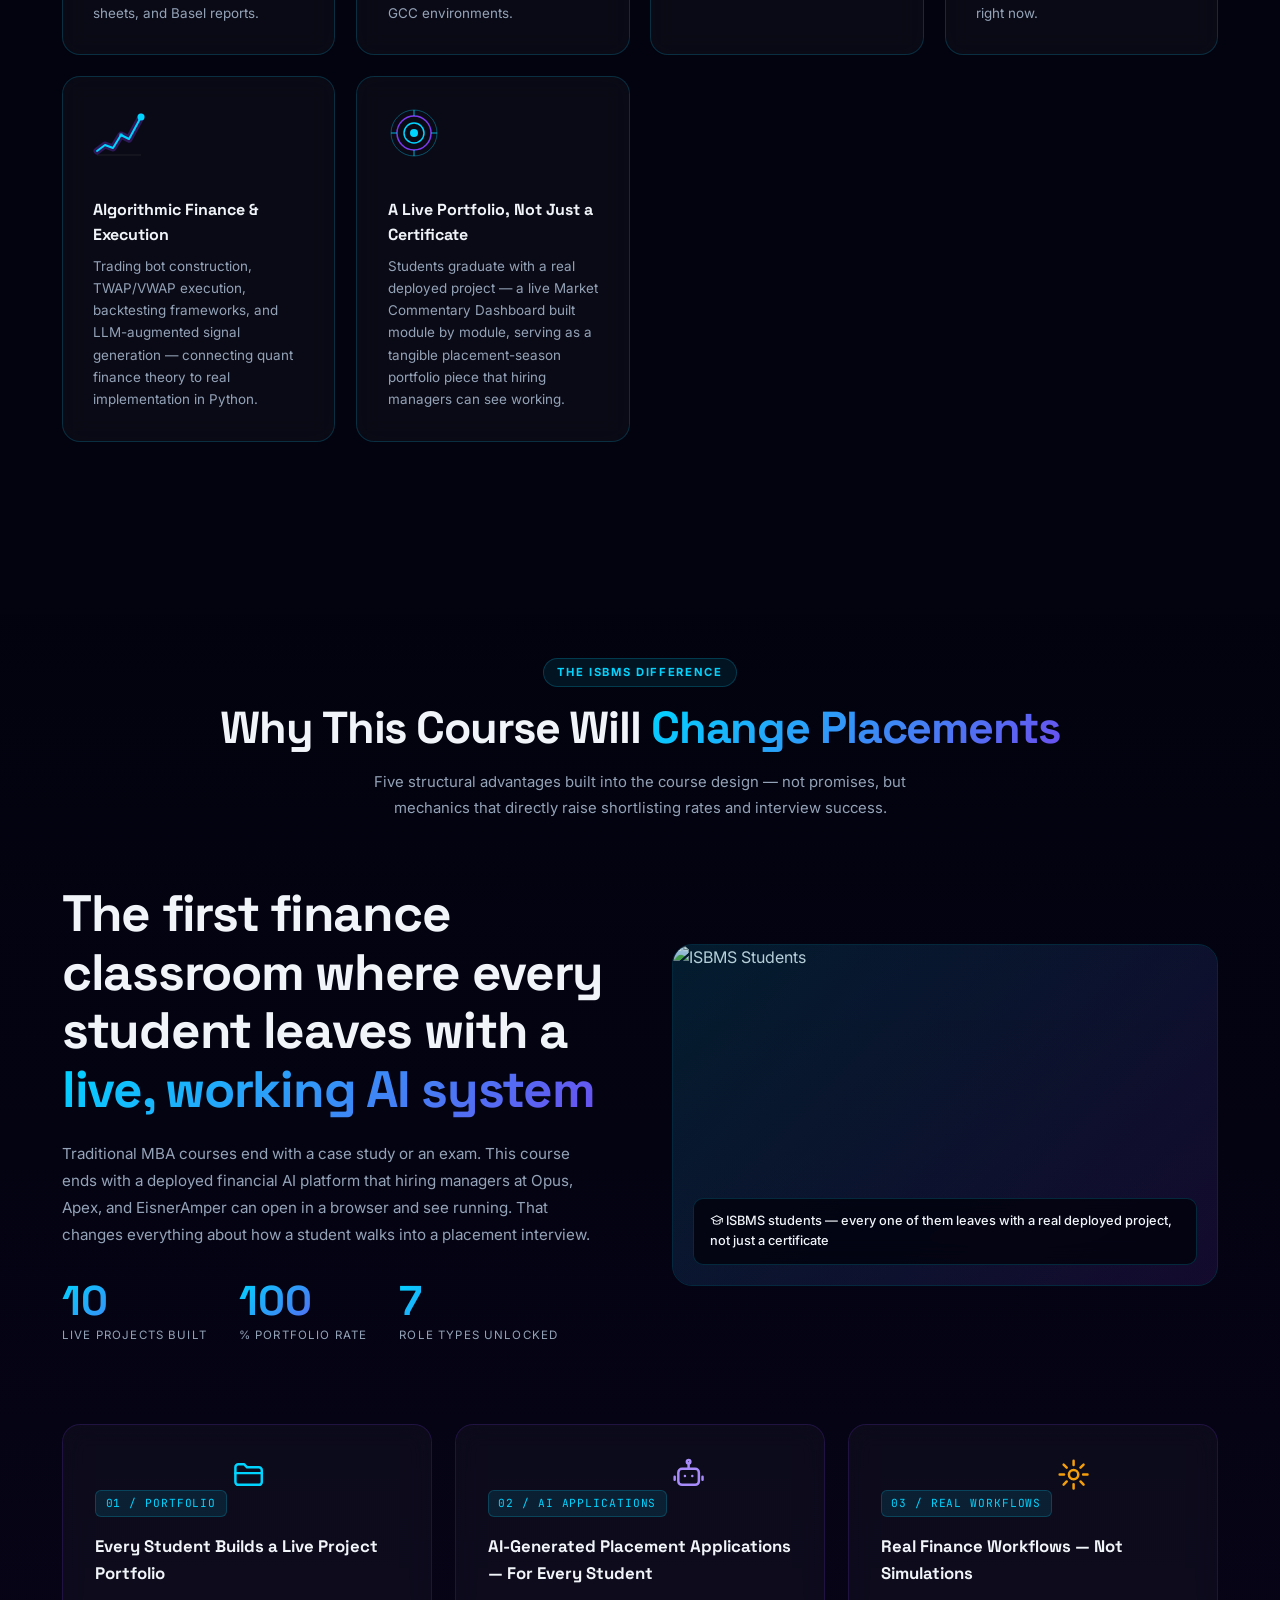
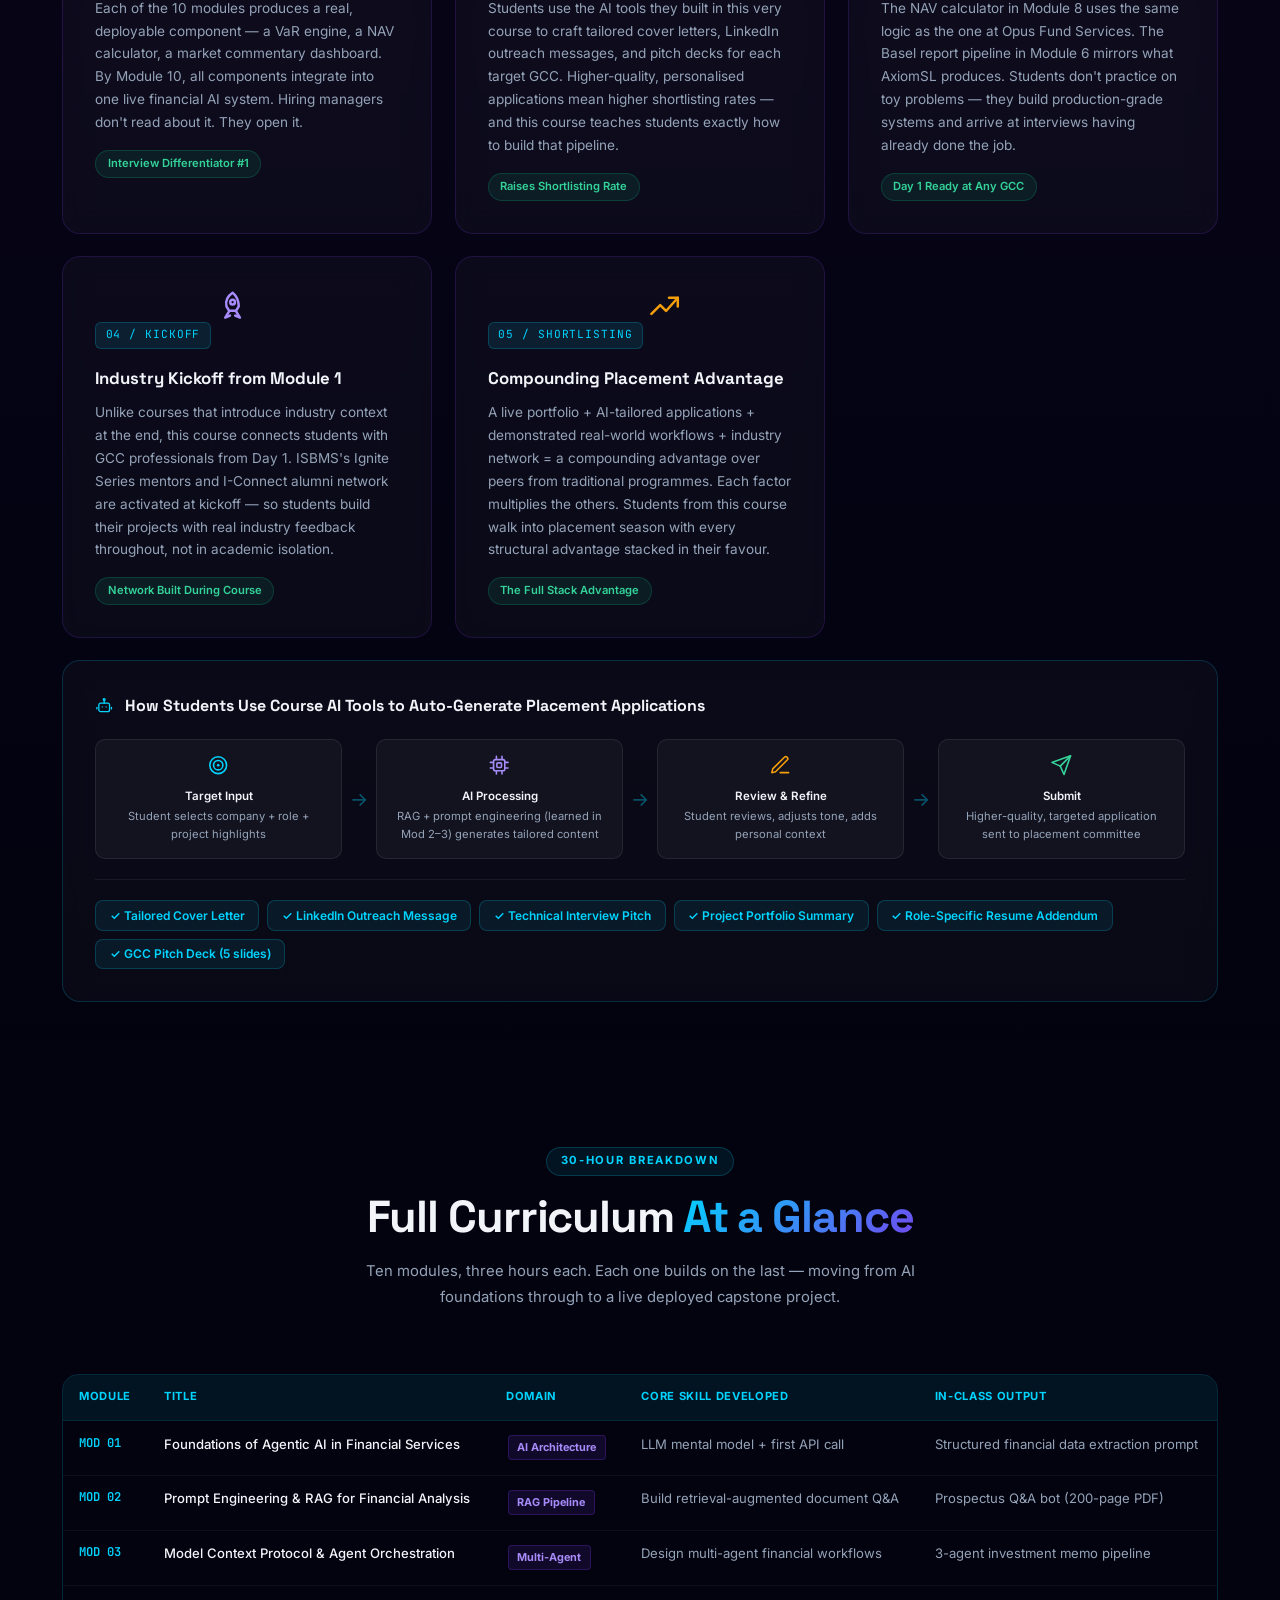
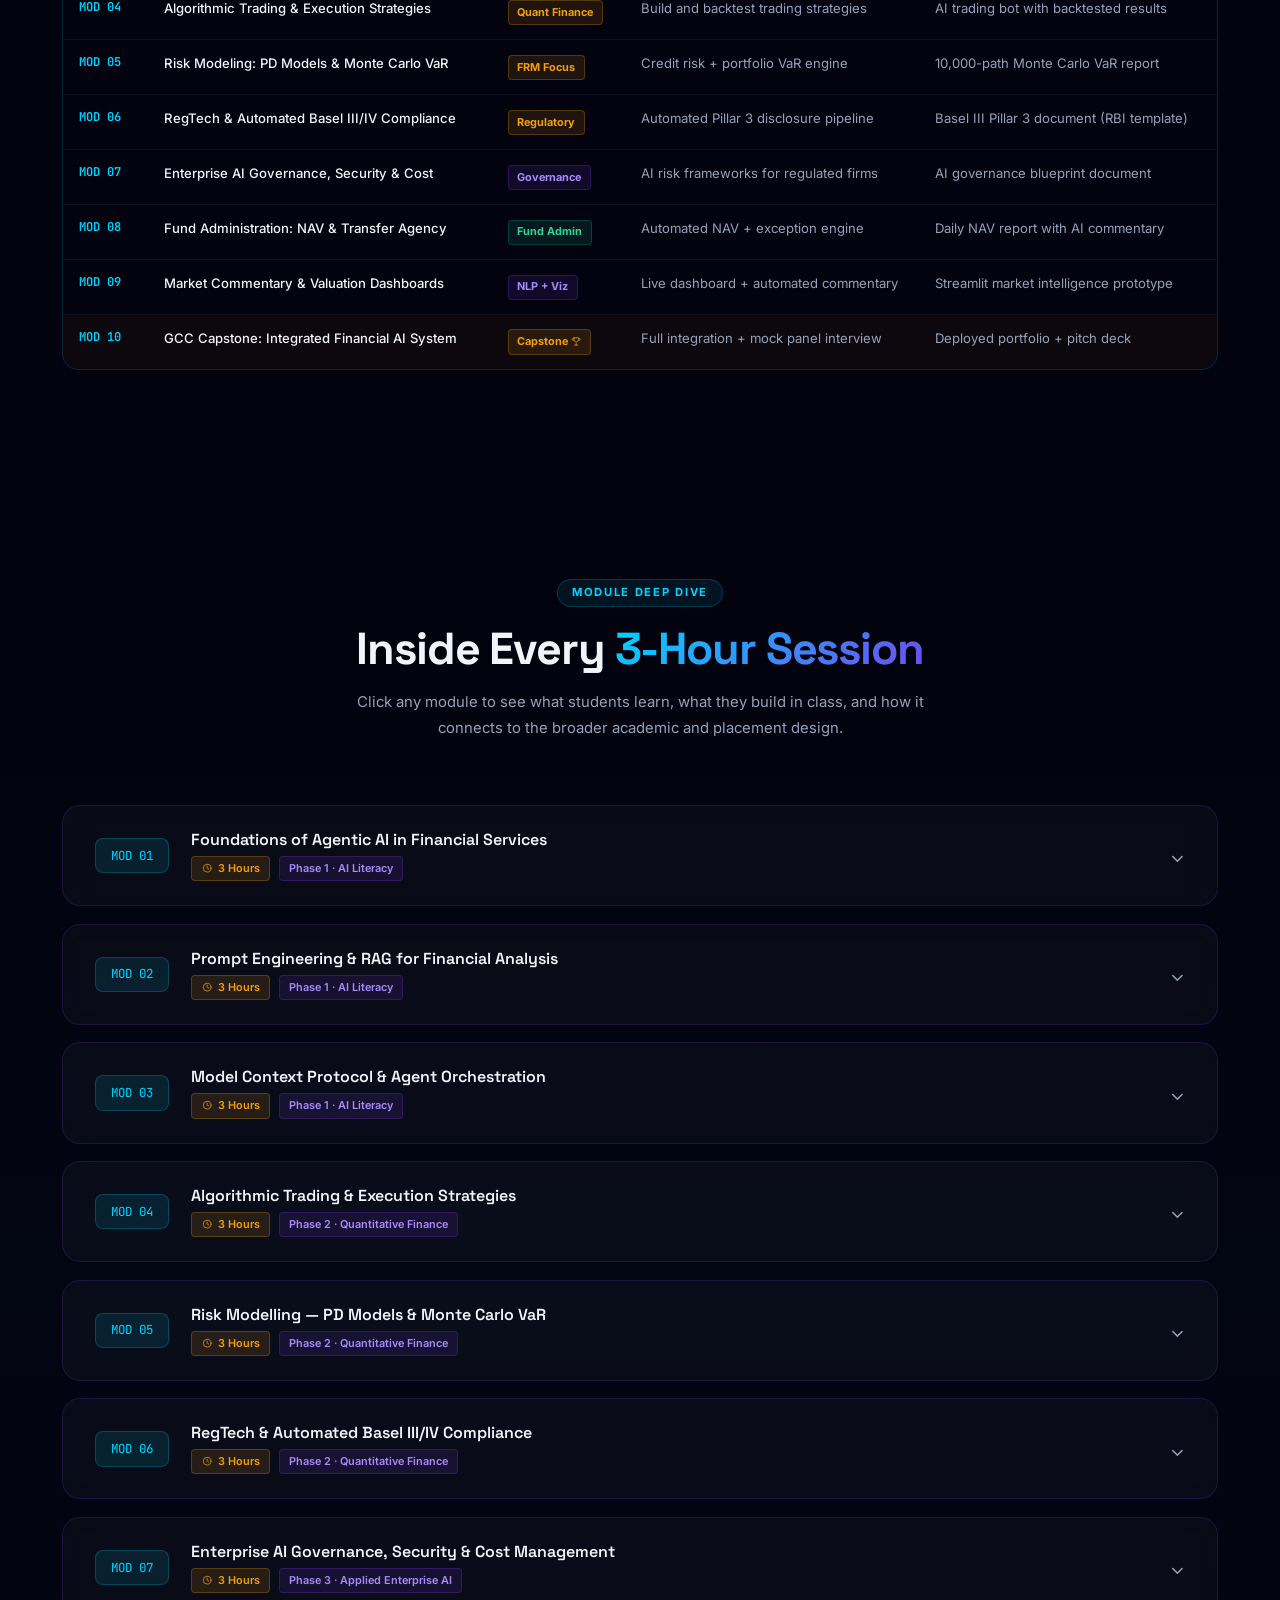
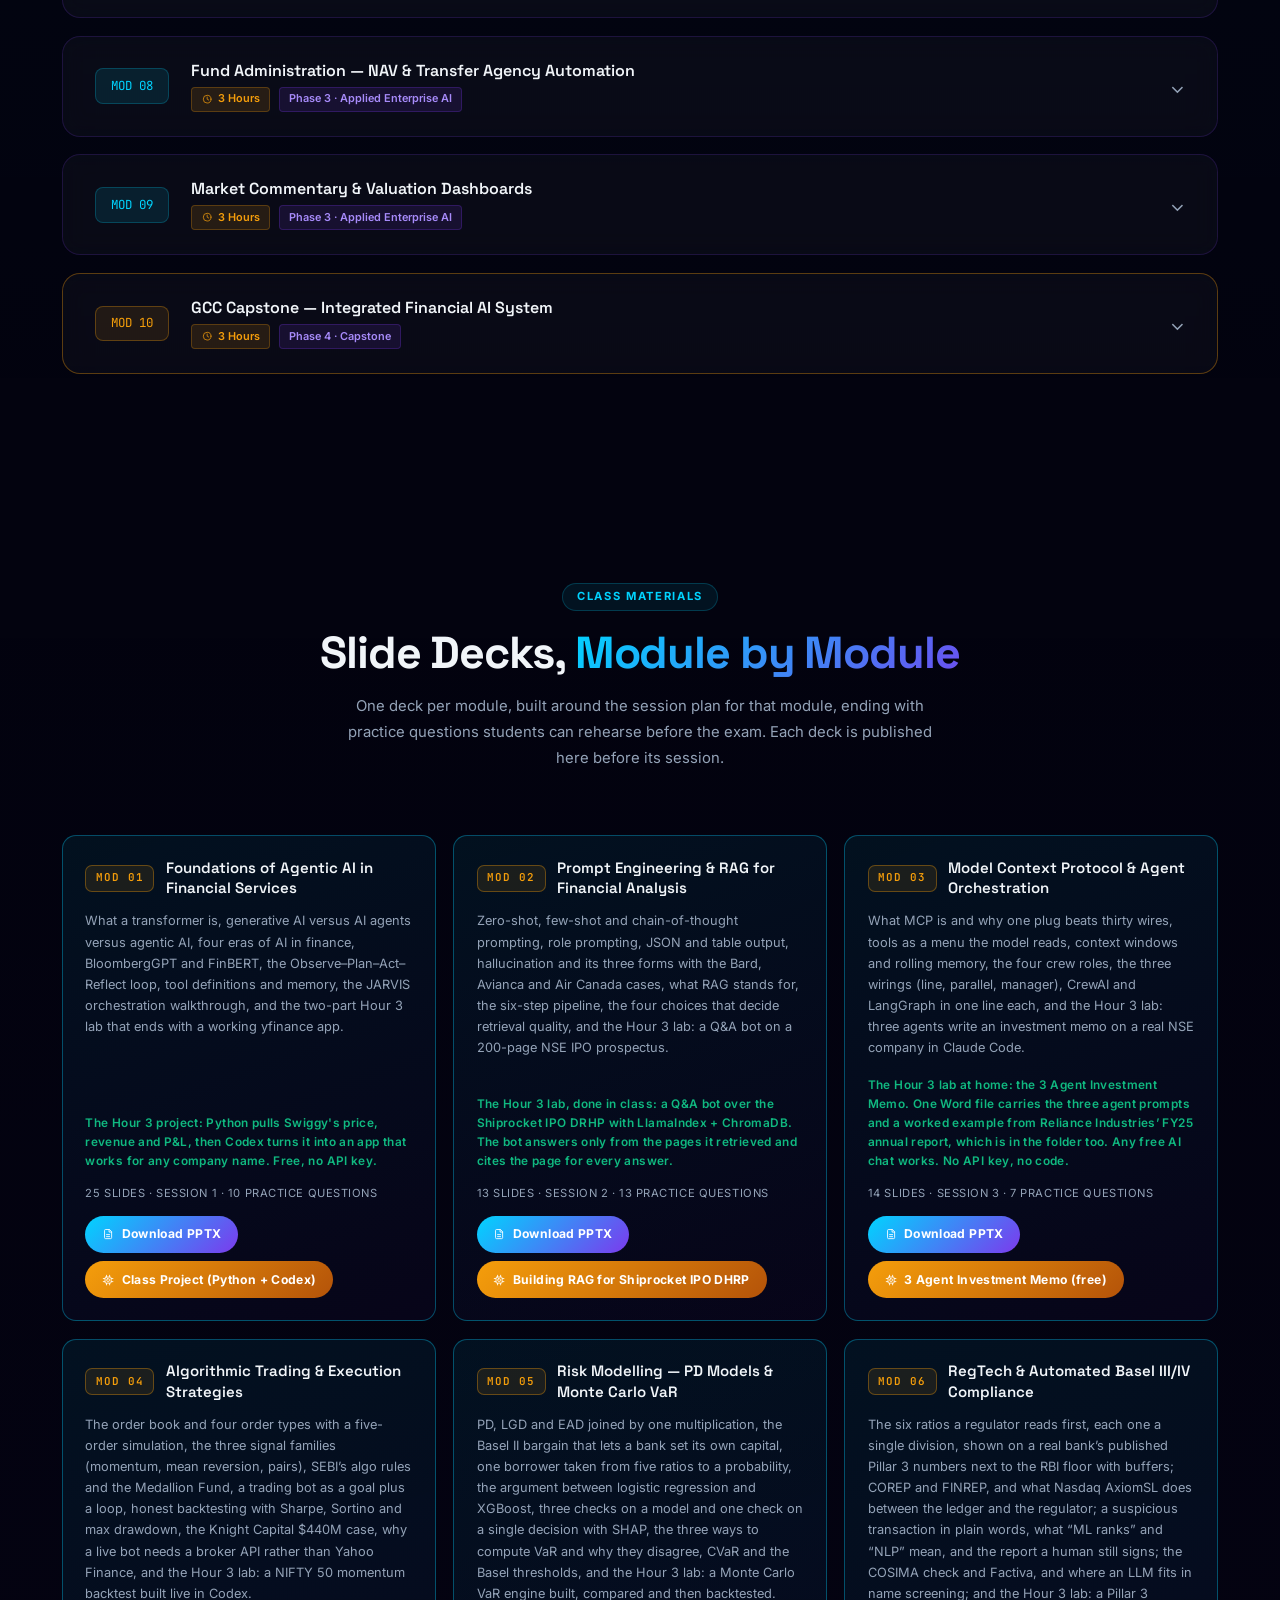
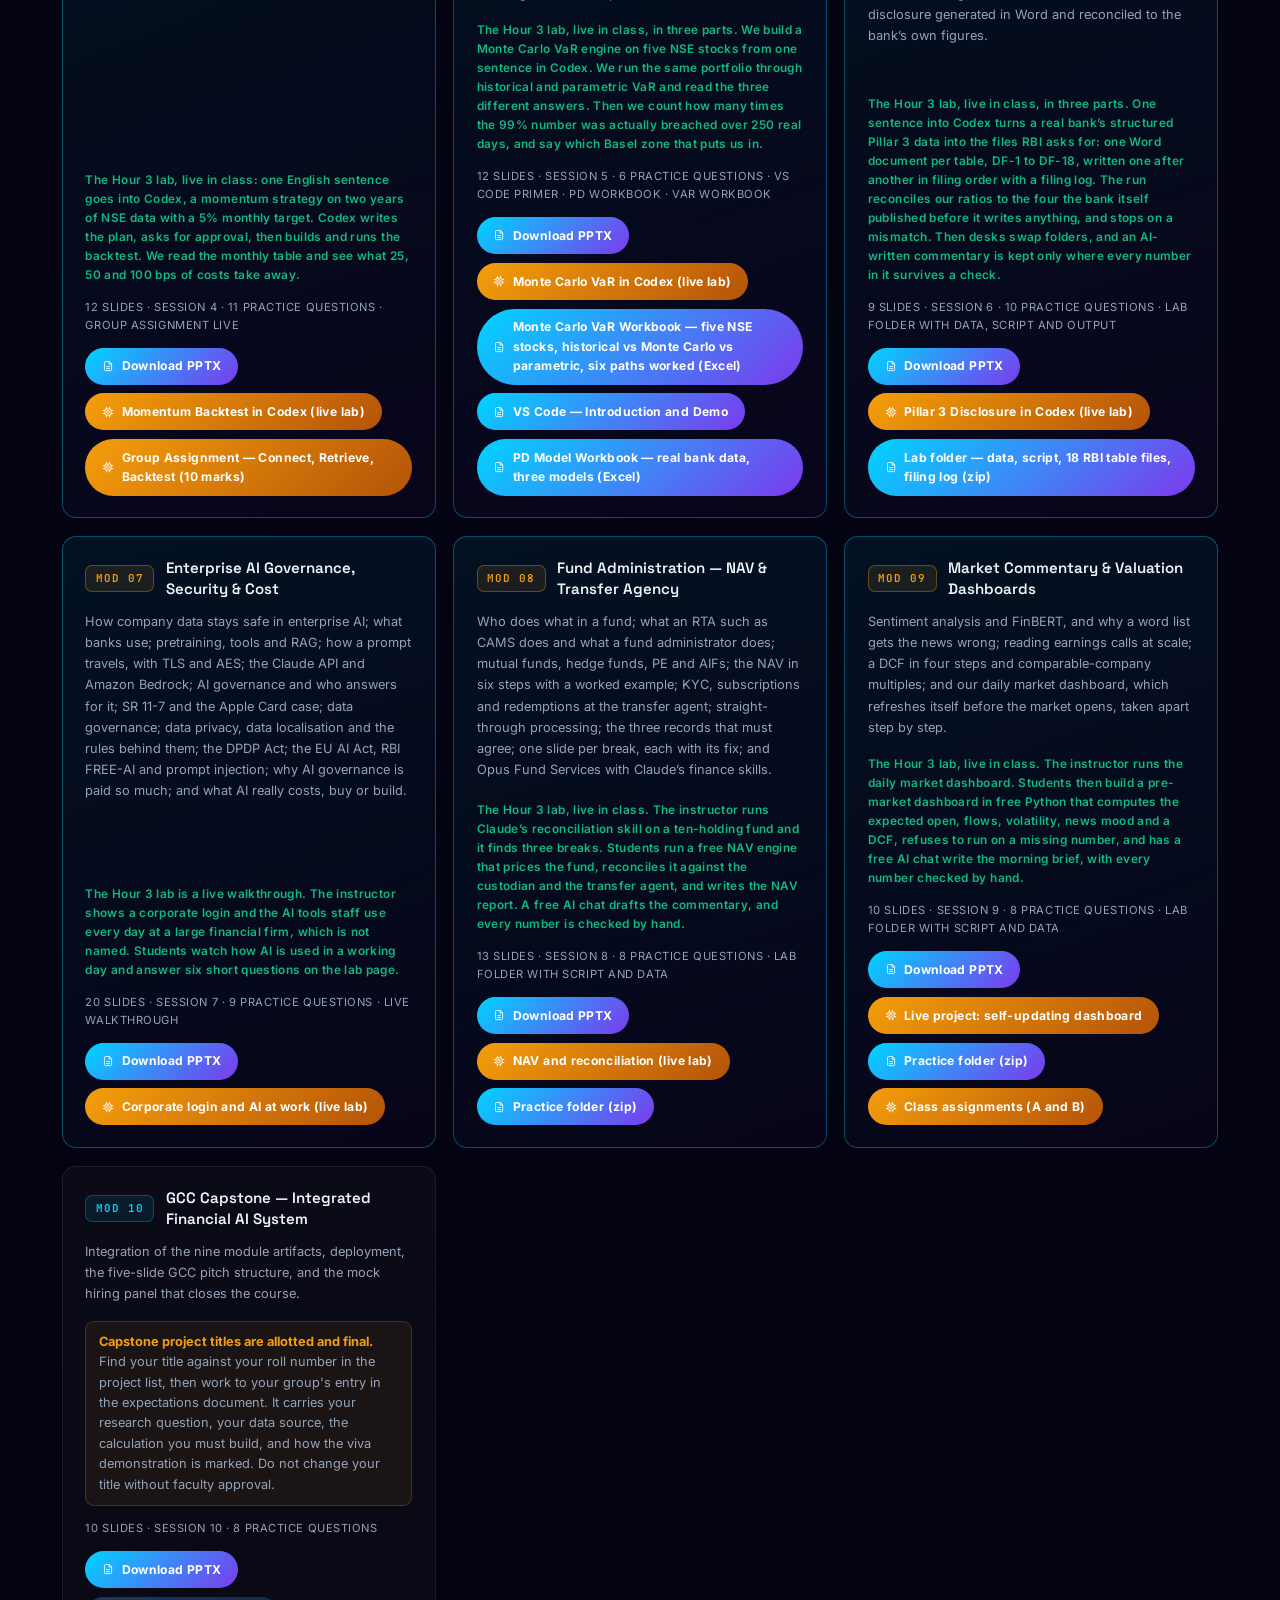
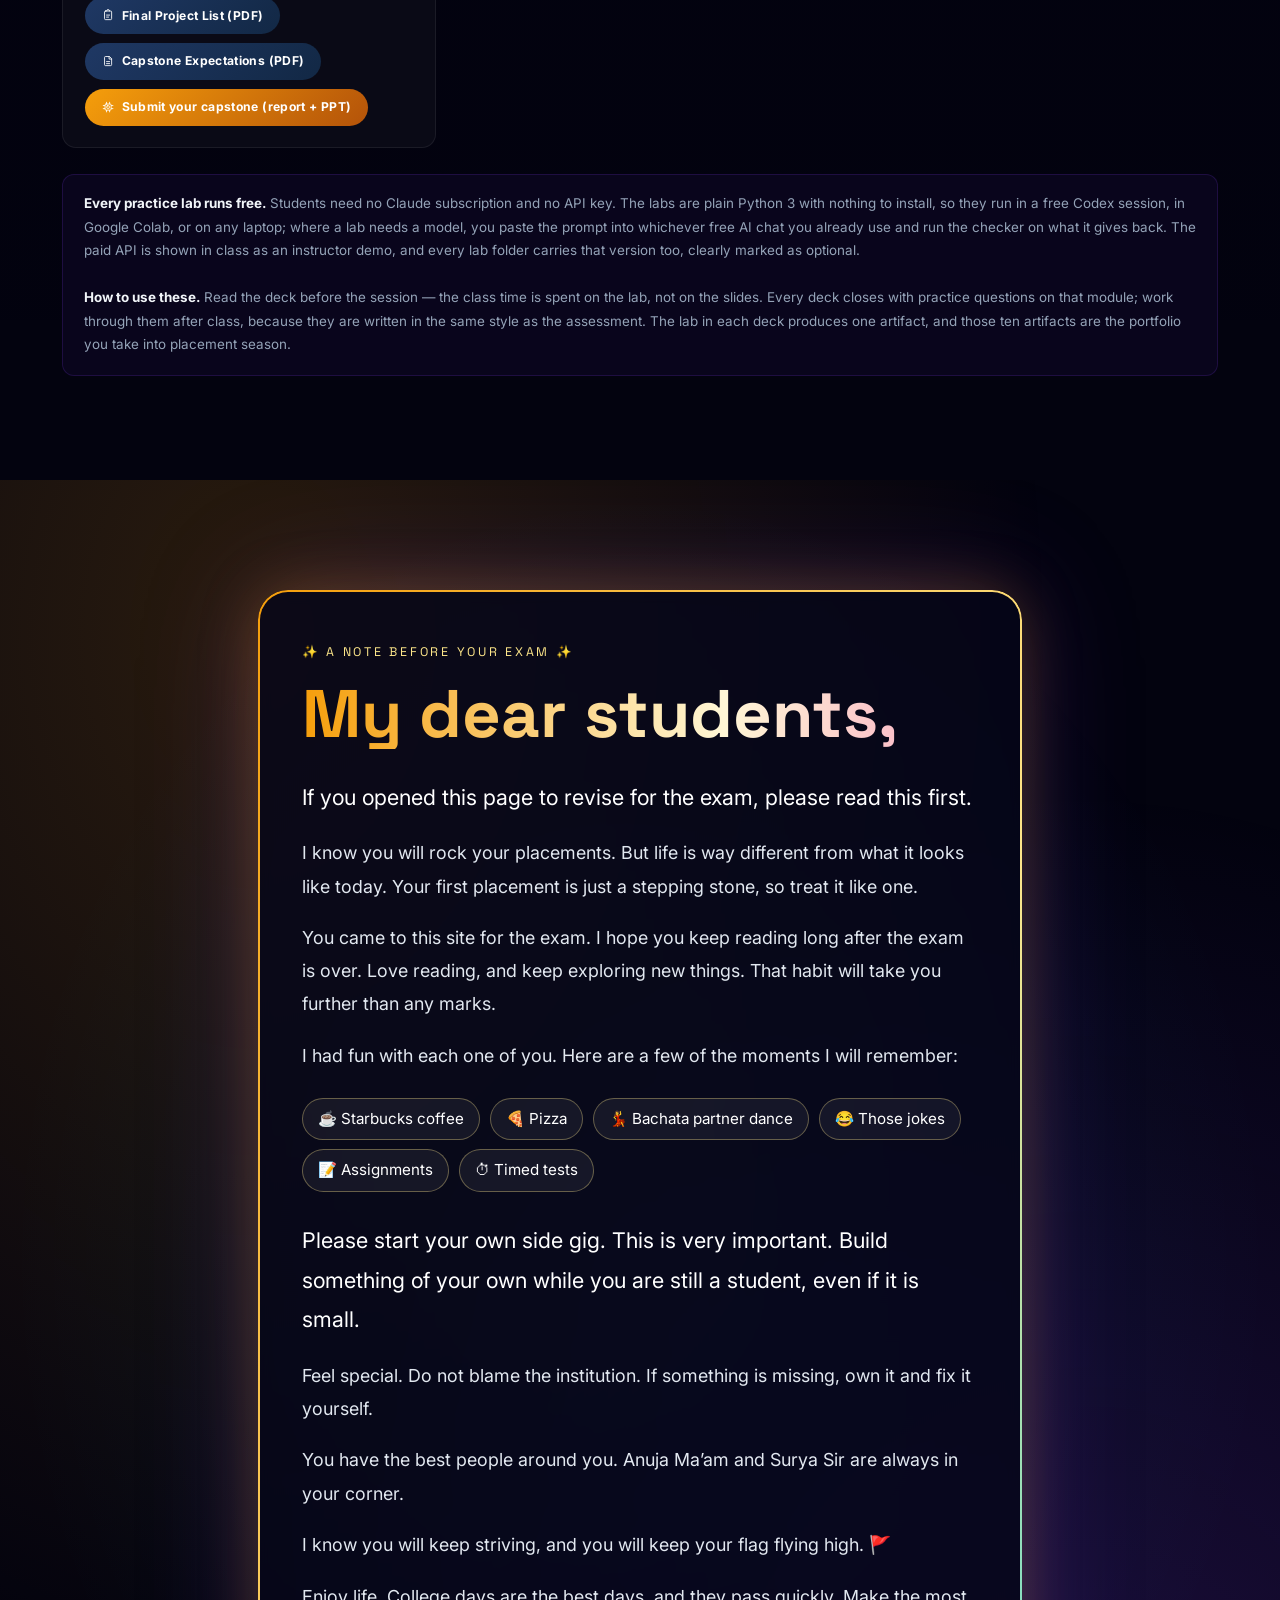
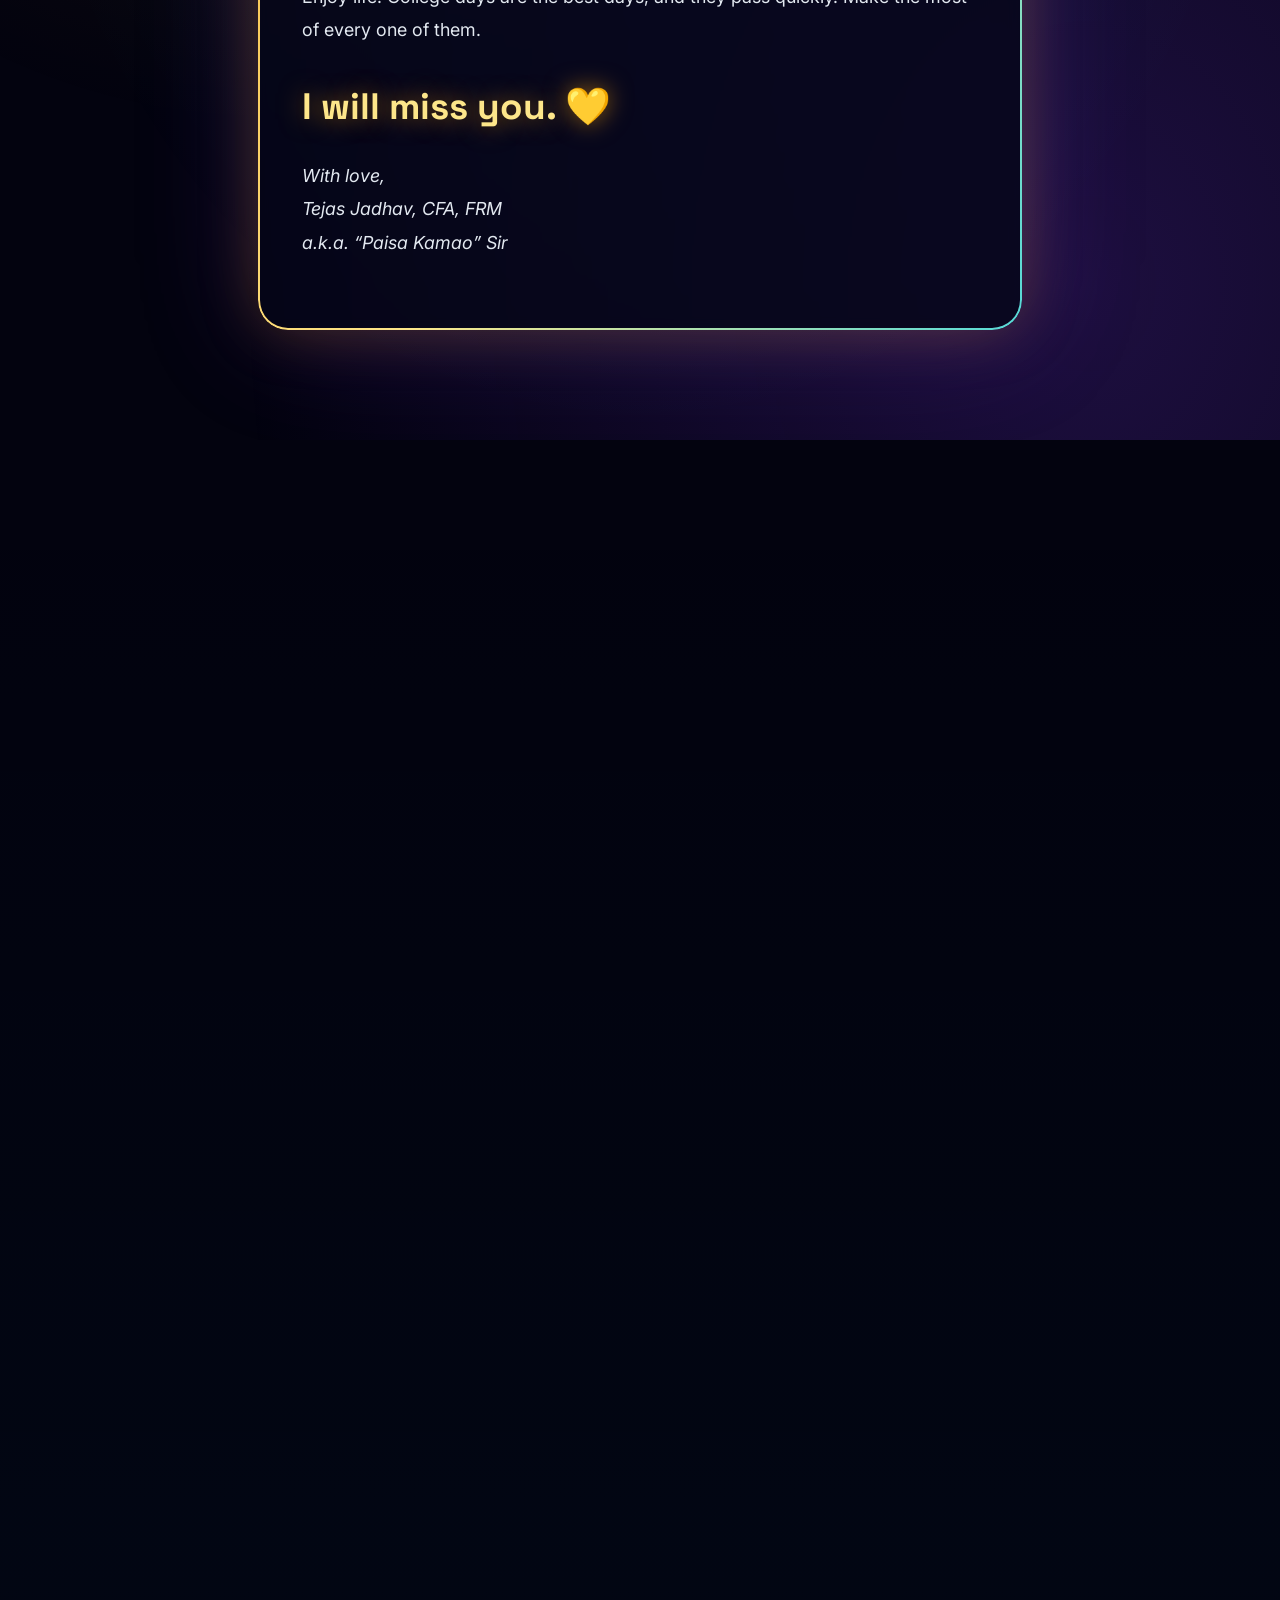
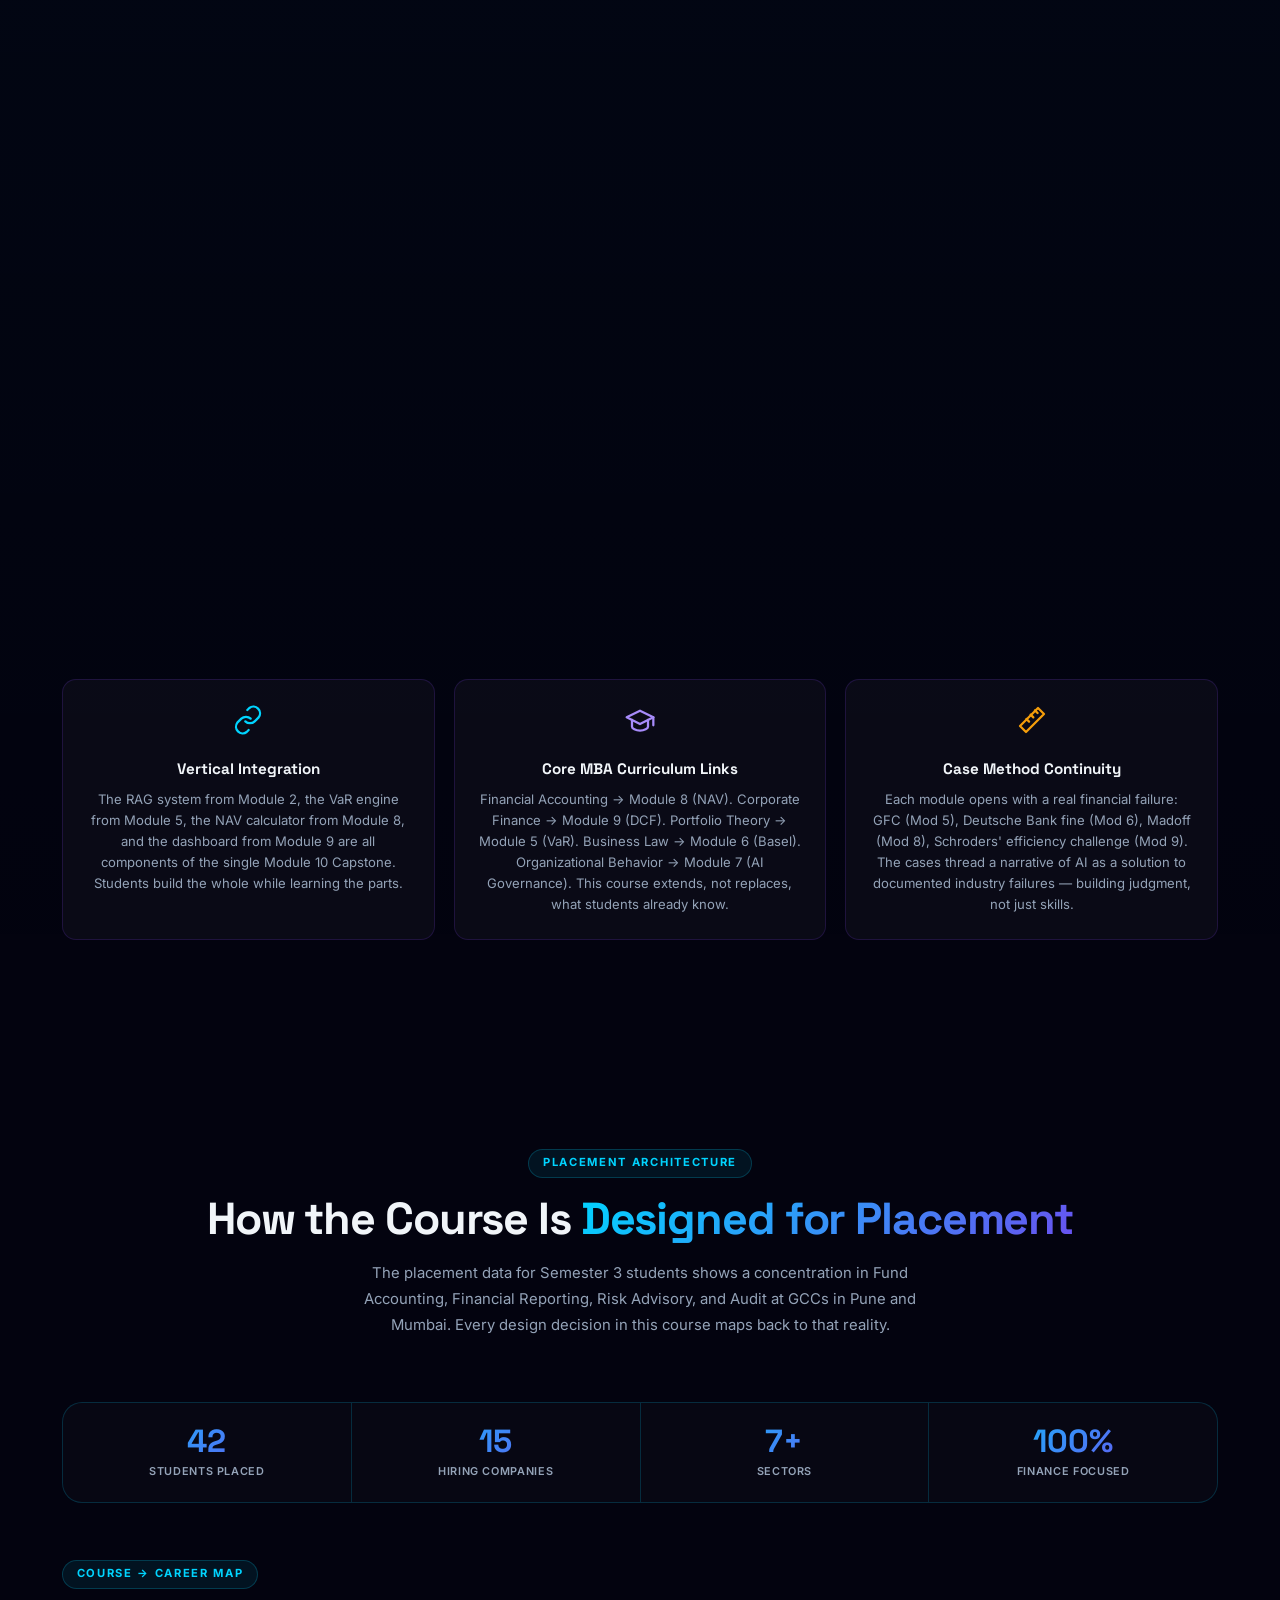
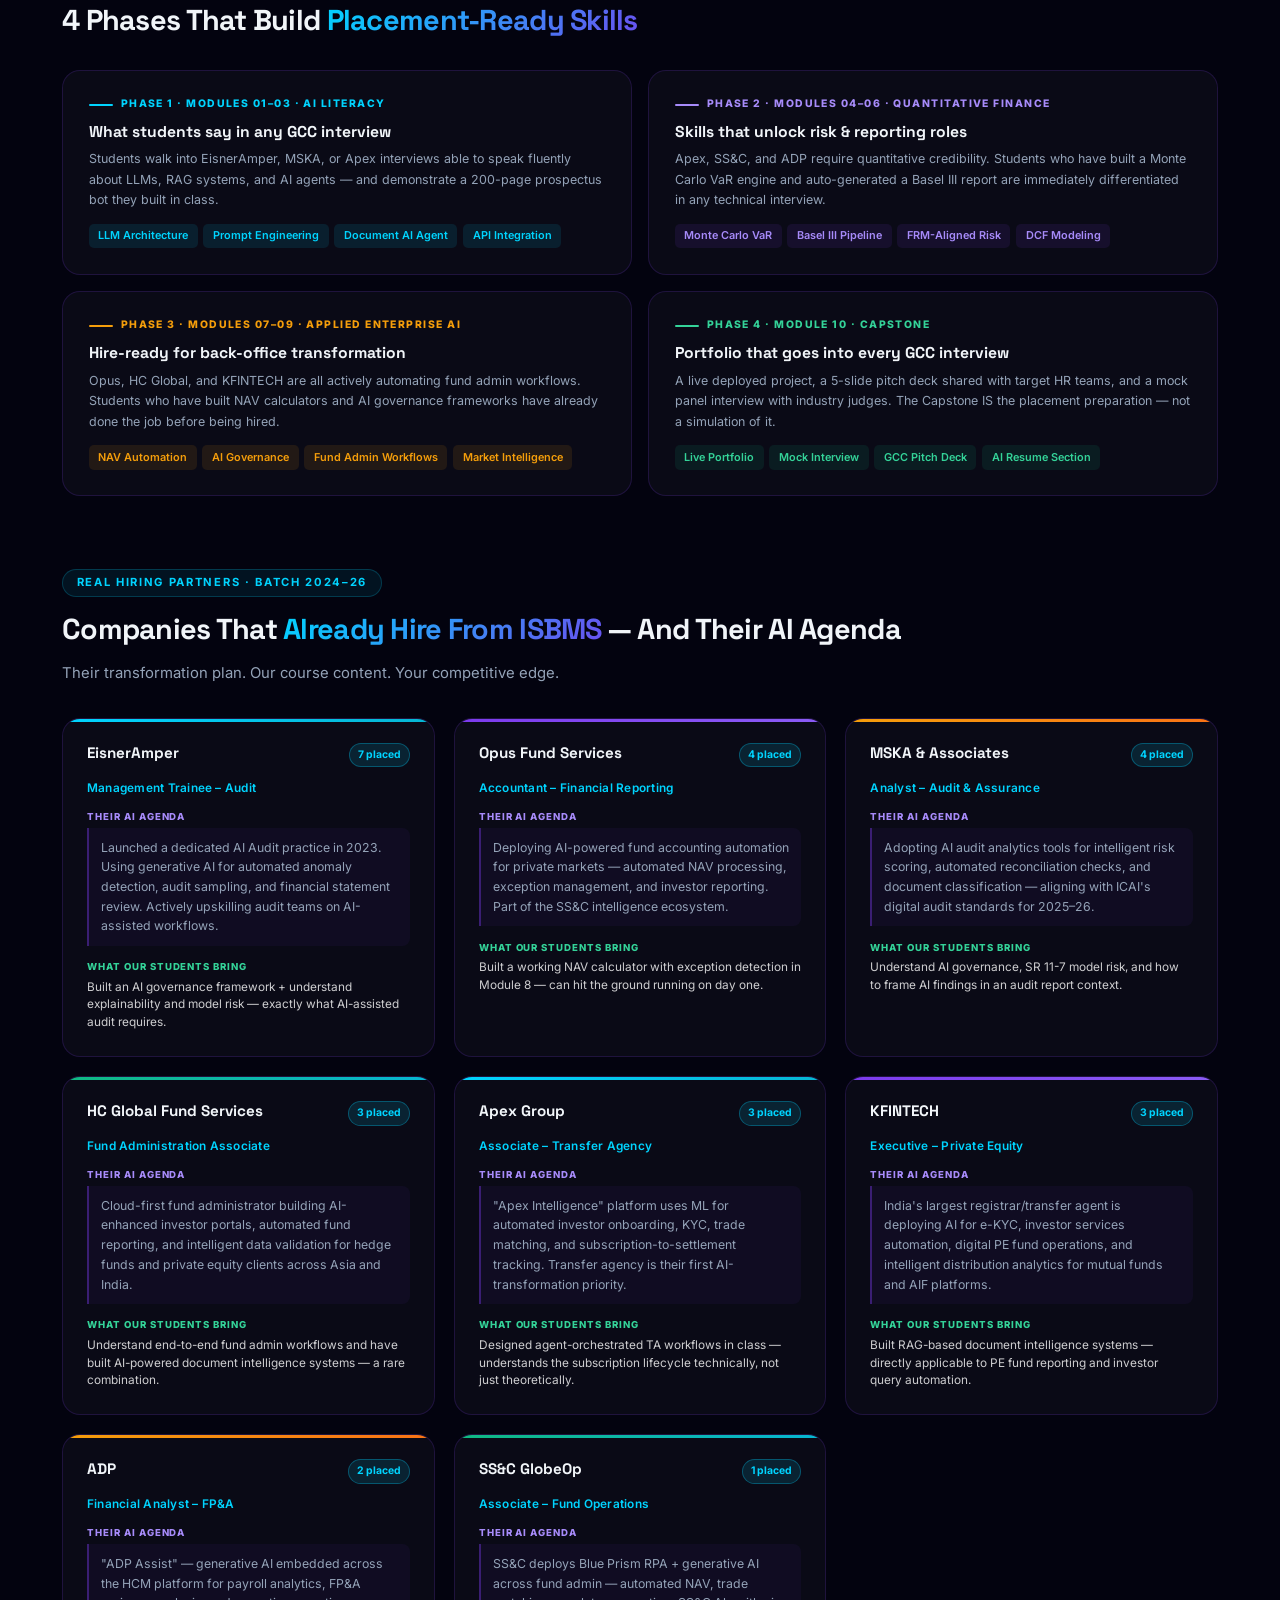
==== commit 63b65da4: "Fix the hero ampersand, and update the Claude model family slide The hero rendered "AI&" with no spa" ====
--- a/index.html
+++ b/index.html
@@ -221,7 +221,7 @@
 .hl2{animation:hlr .95s cubic-bezier(.16,1,.3,1) .48s both}
 .hl3{animation:hlr .95s cubic-bezier(.16,1,.3,1) .86s both}
 .hl4{animation:hlr .95s cubic-bezier(.16,1,.3,1) 1.22s both}
-.hero-amp{color:var(--c3);-webkit-text-fill-color:var(--c3);font-weight:700}
+.hero-amp{color:var(--c3);-webkit-text-fill-color:var(--c3);font-weight:700;margin-left:.1em;letter-spacing:0}
 @keyframes hlr{from{opacity:0;transform:translateY(34px);filter:blur(18px)}to{opacity:1;transform:translateY(0);filter:blur(0)}}
 h1.hero-h1{animation:hg 14s ease-in-out infinite}
 @keyframes hg{
@@ -646,7 +646,7 @@
   <div class="badge"><span class="dot"></span>Semester 3 · MBA / PGDM · 30 Hours of Training</div>
 
   <h1 class="hero-h1">
-    <span class="gt hl hl1">AI</span><span class="hero-amp hl hl2"> &amp;</span><br>
+    <span class="gt hl hl1">AI</span><span class="hero-amp hl hl2">&#160;&amp;</span><br>
     <span class="hl hl3">Advanced Analytics</span><br>
     <span class="hl hl4" style="font-size:.6em;font-weight:400;letter-spacing:-.01em;color:var(--txt2)">in <span class="hero-fin">Finance</span></span>
   </h1>
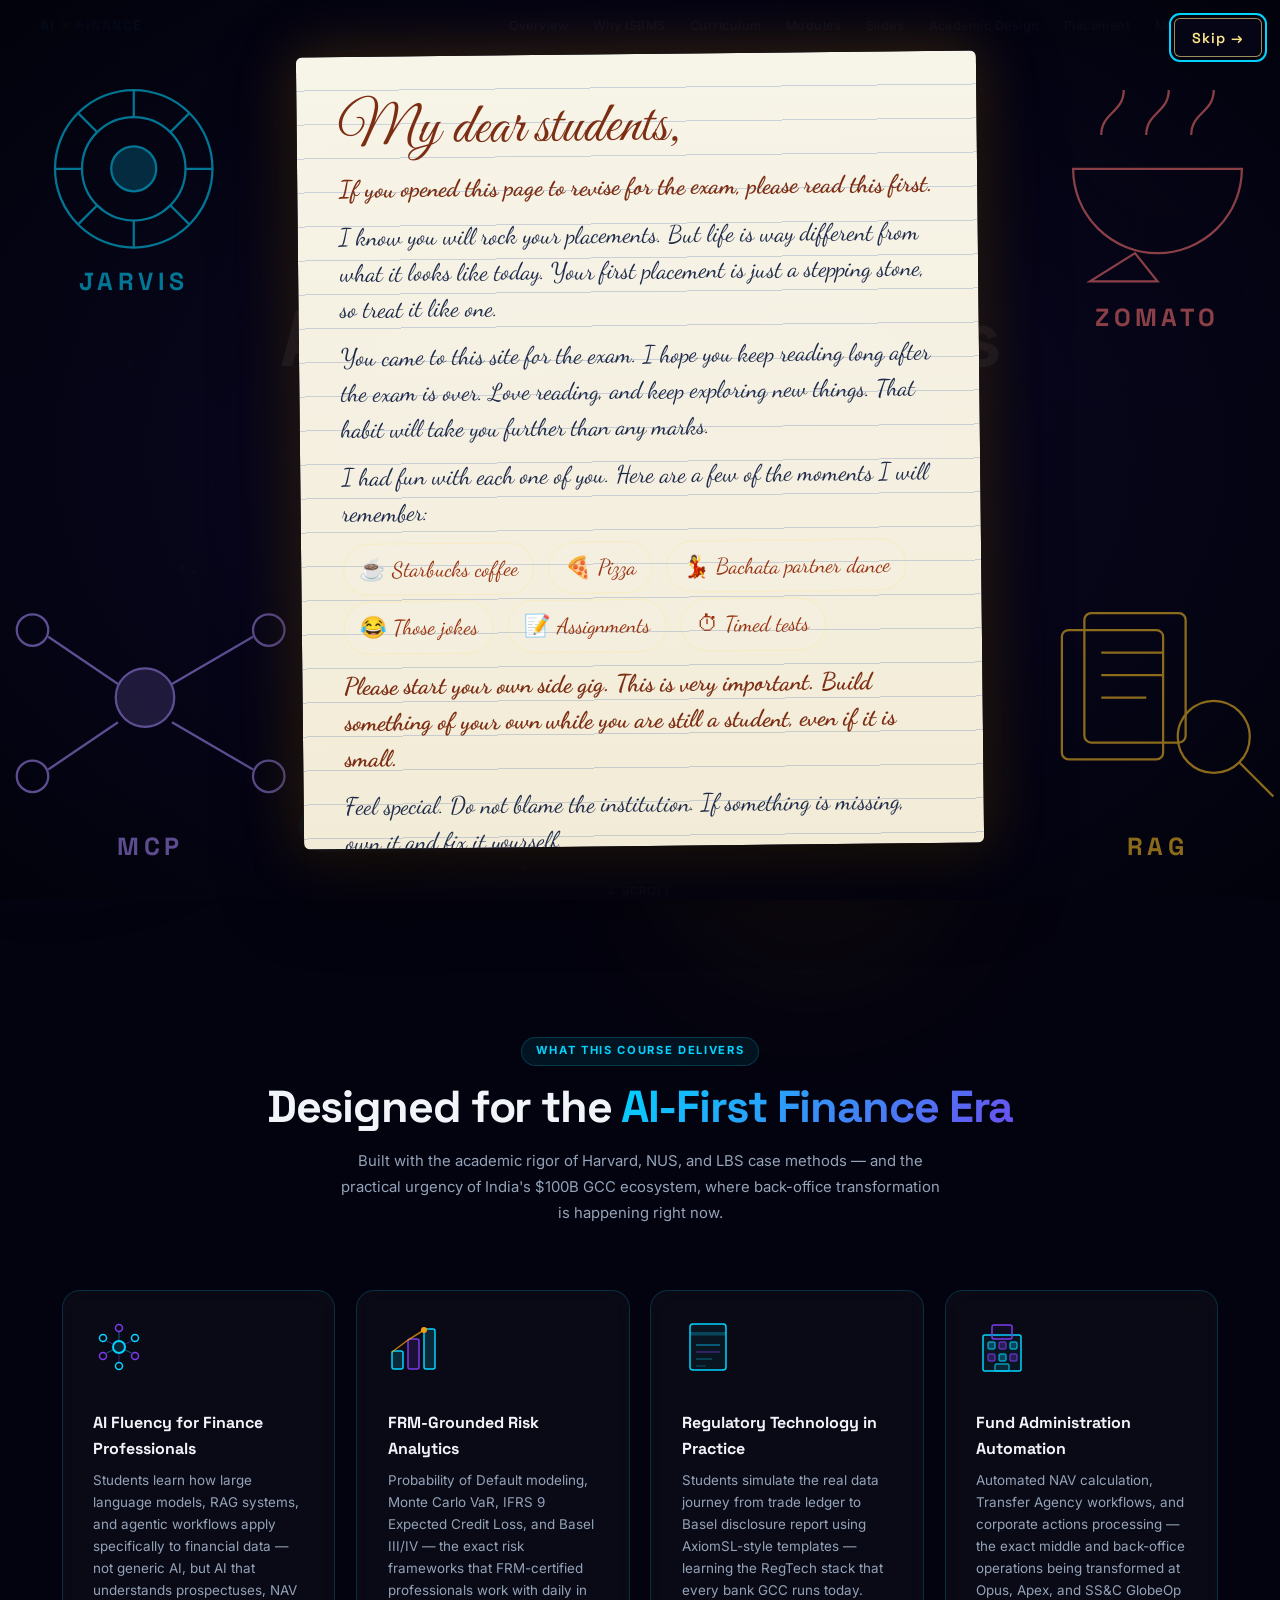
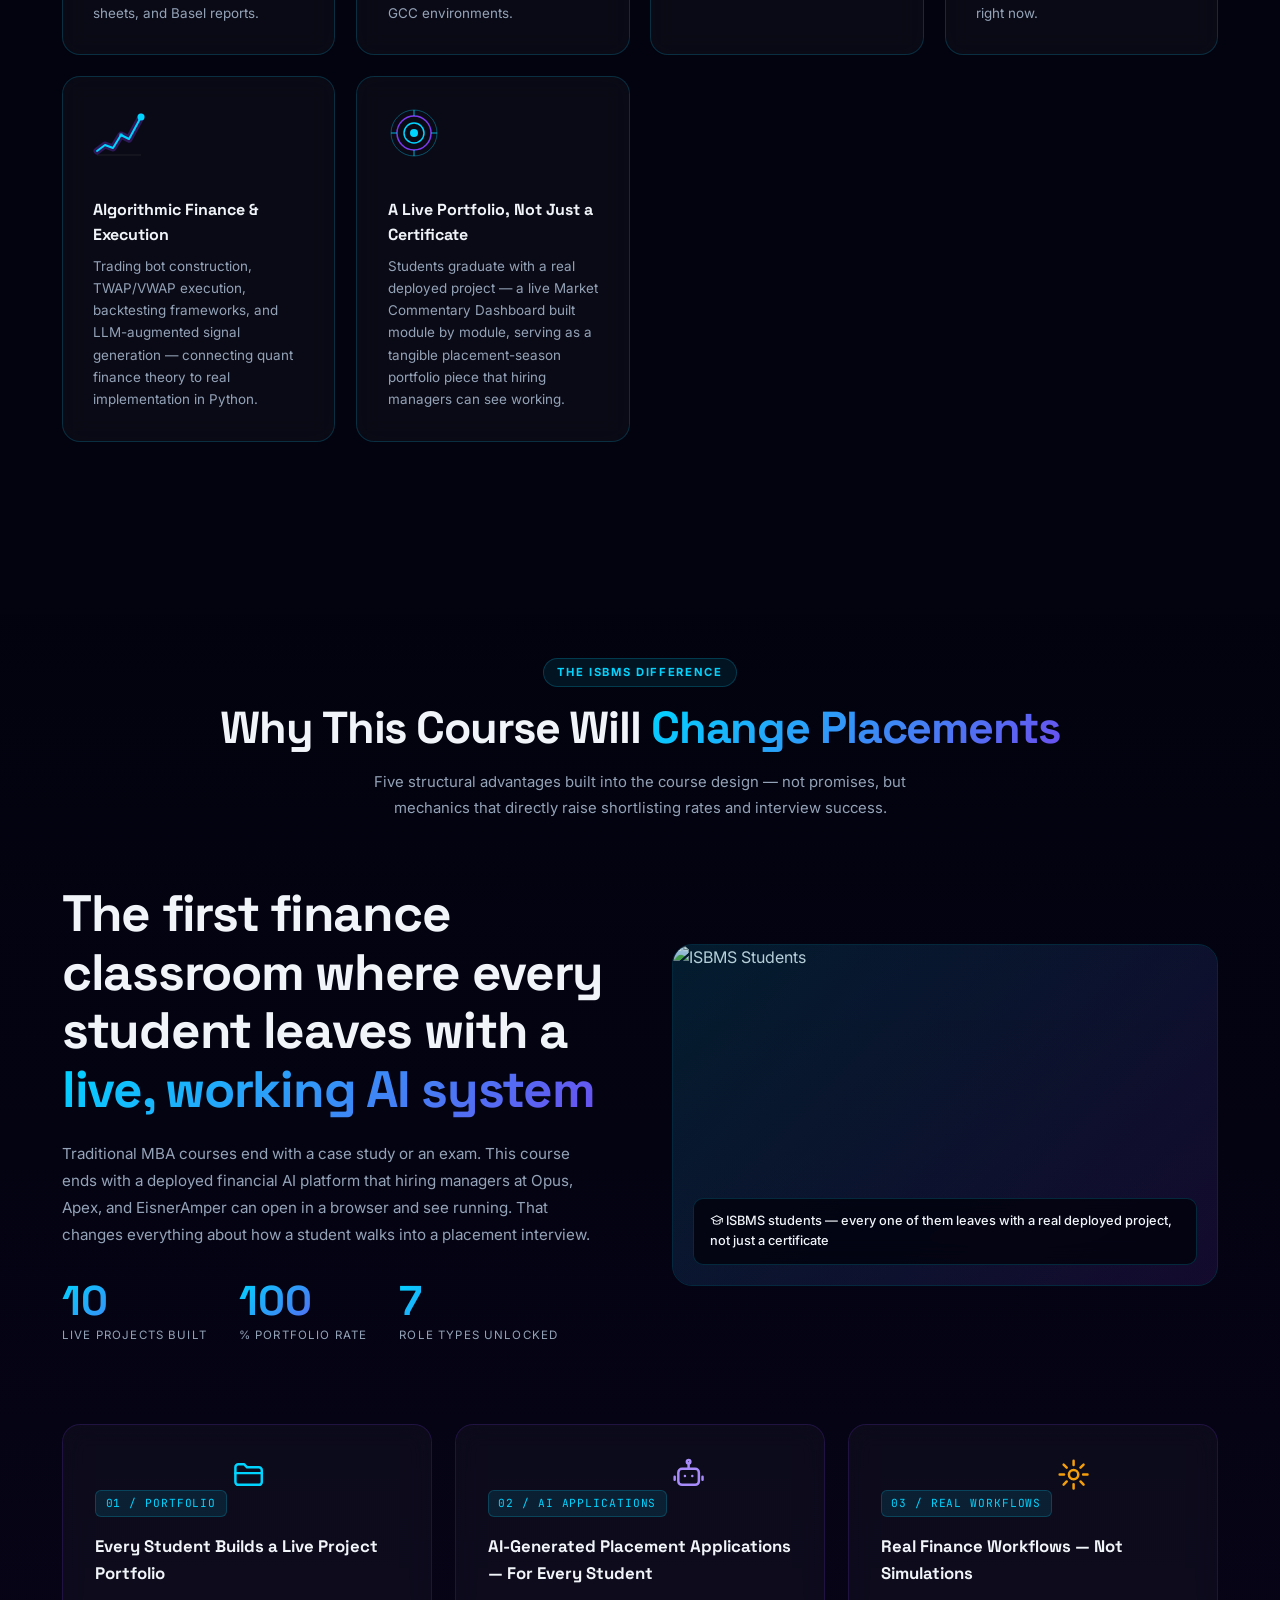
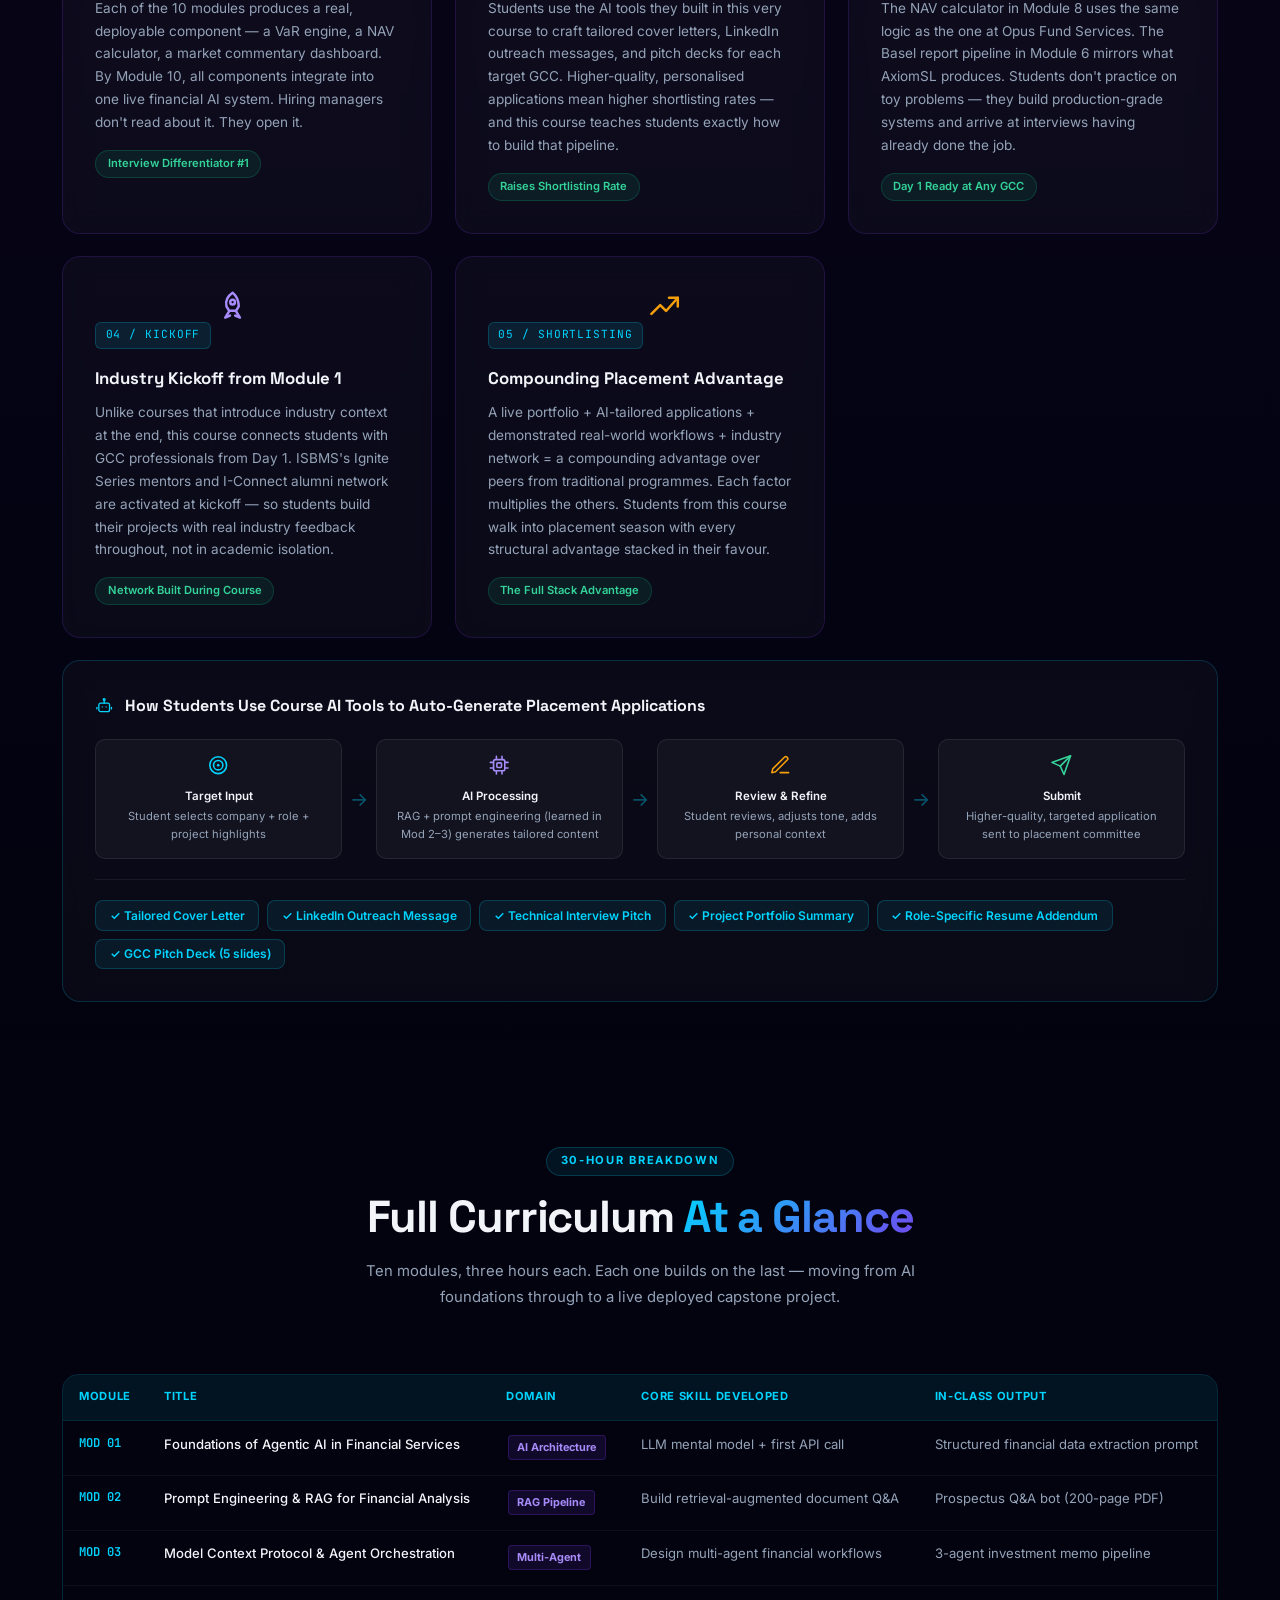
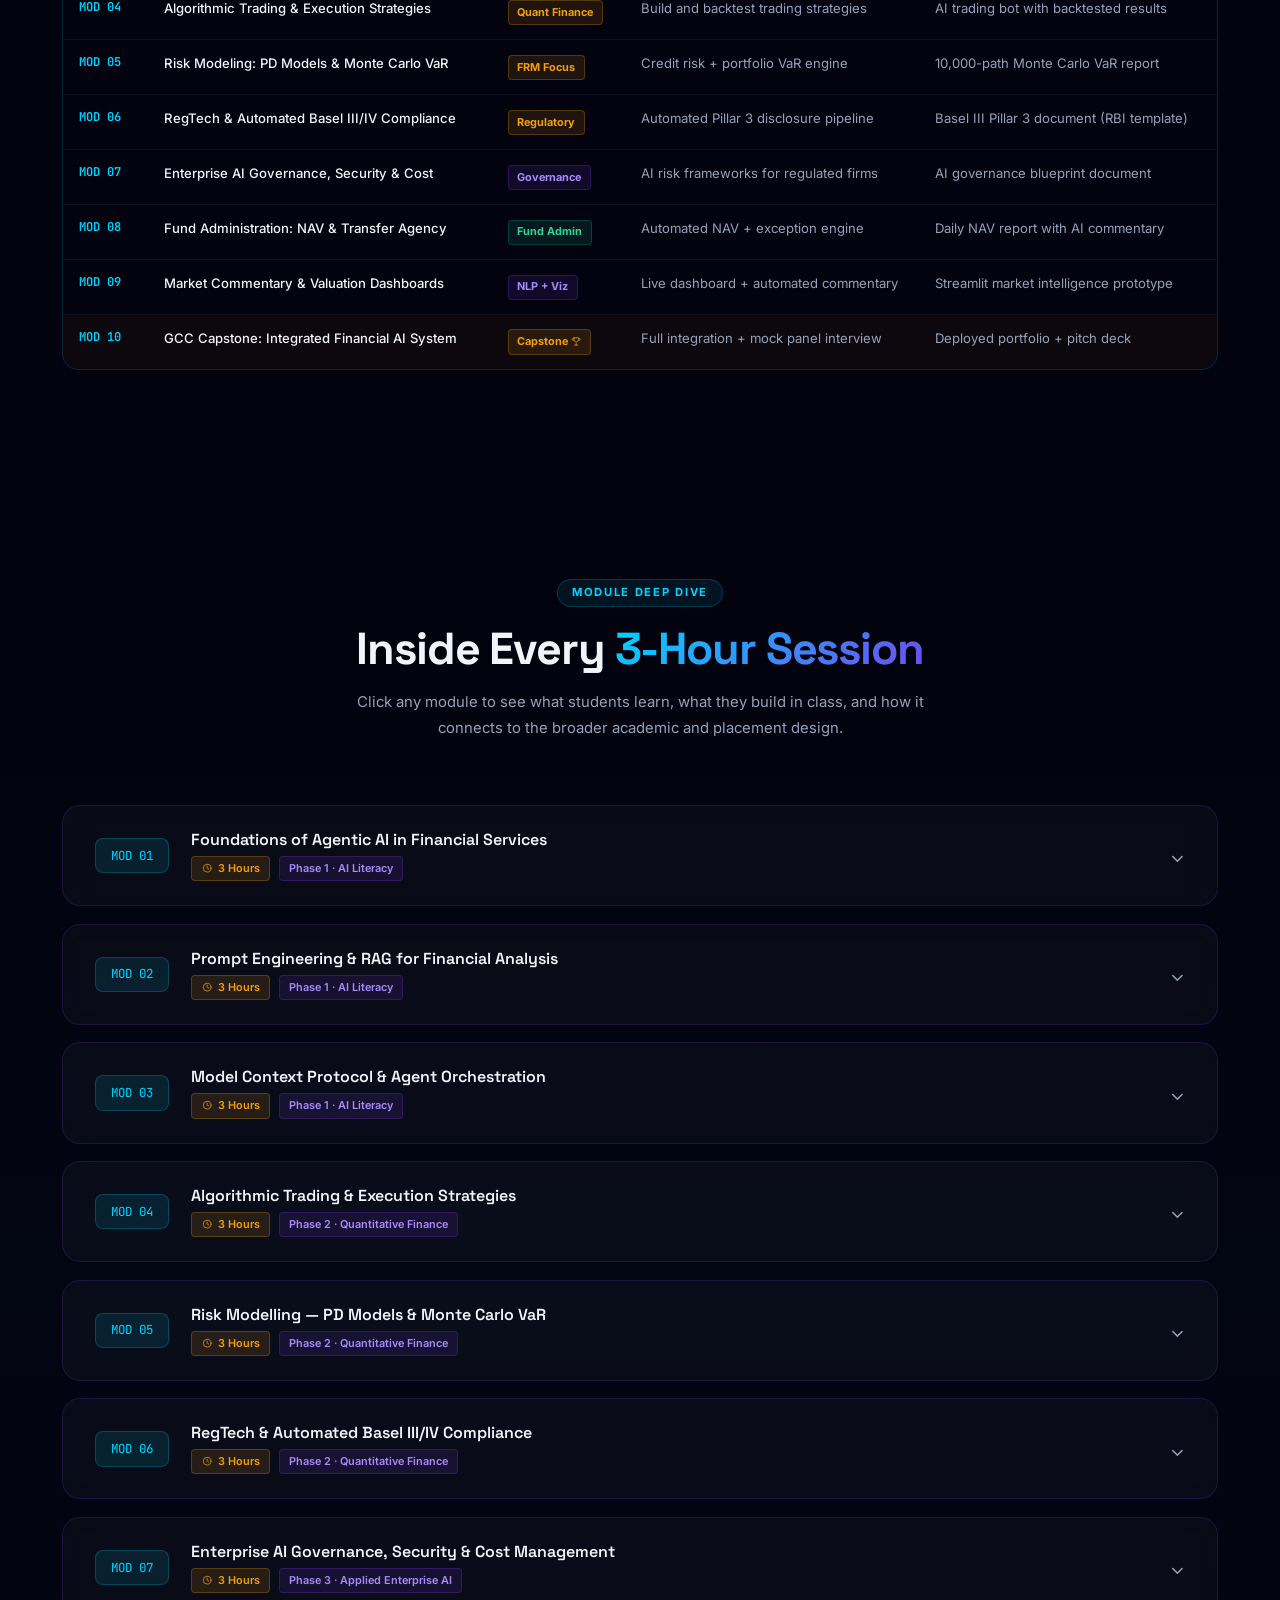
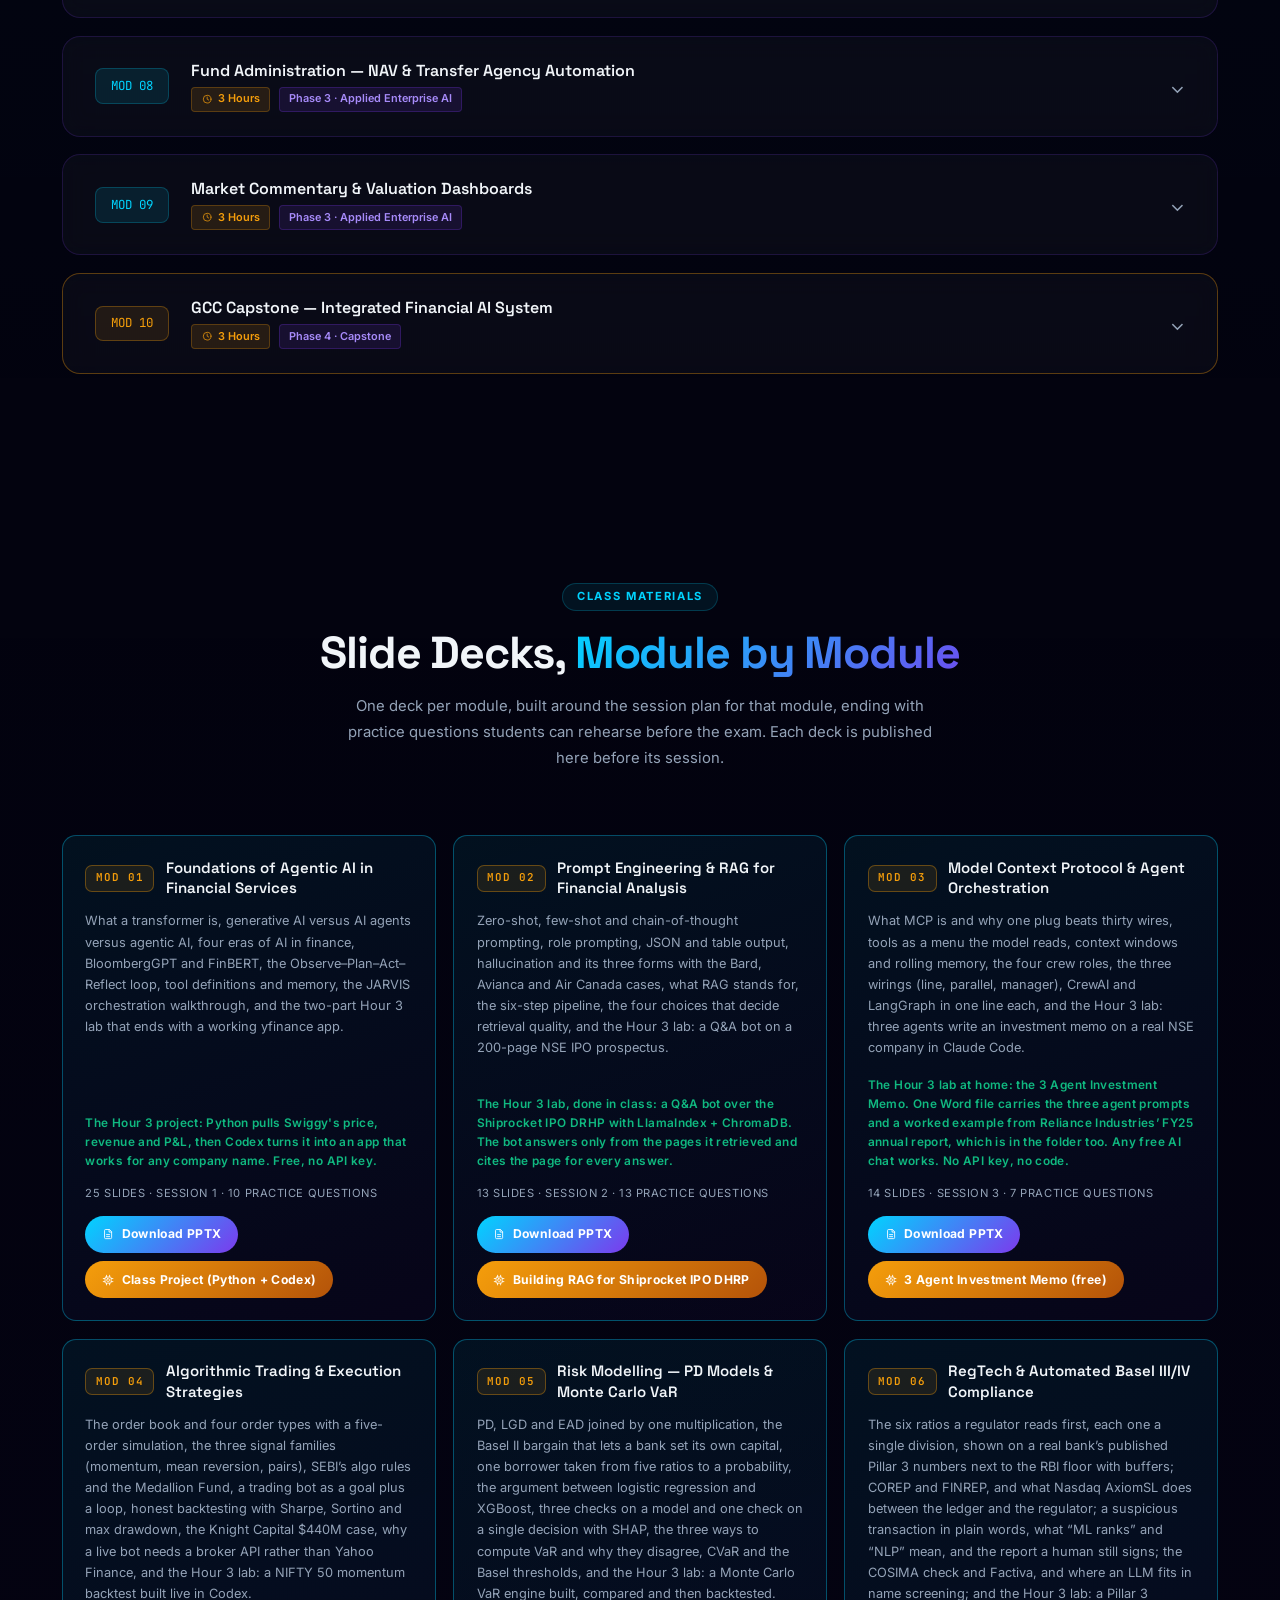
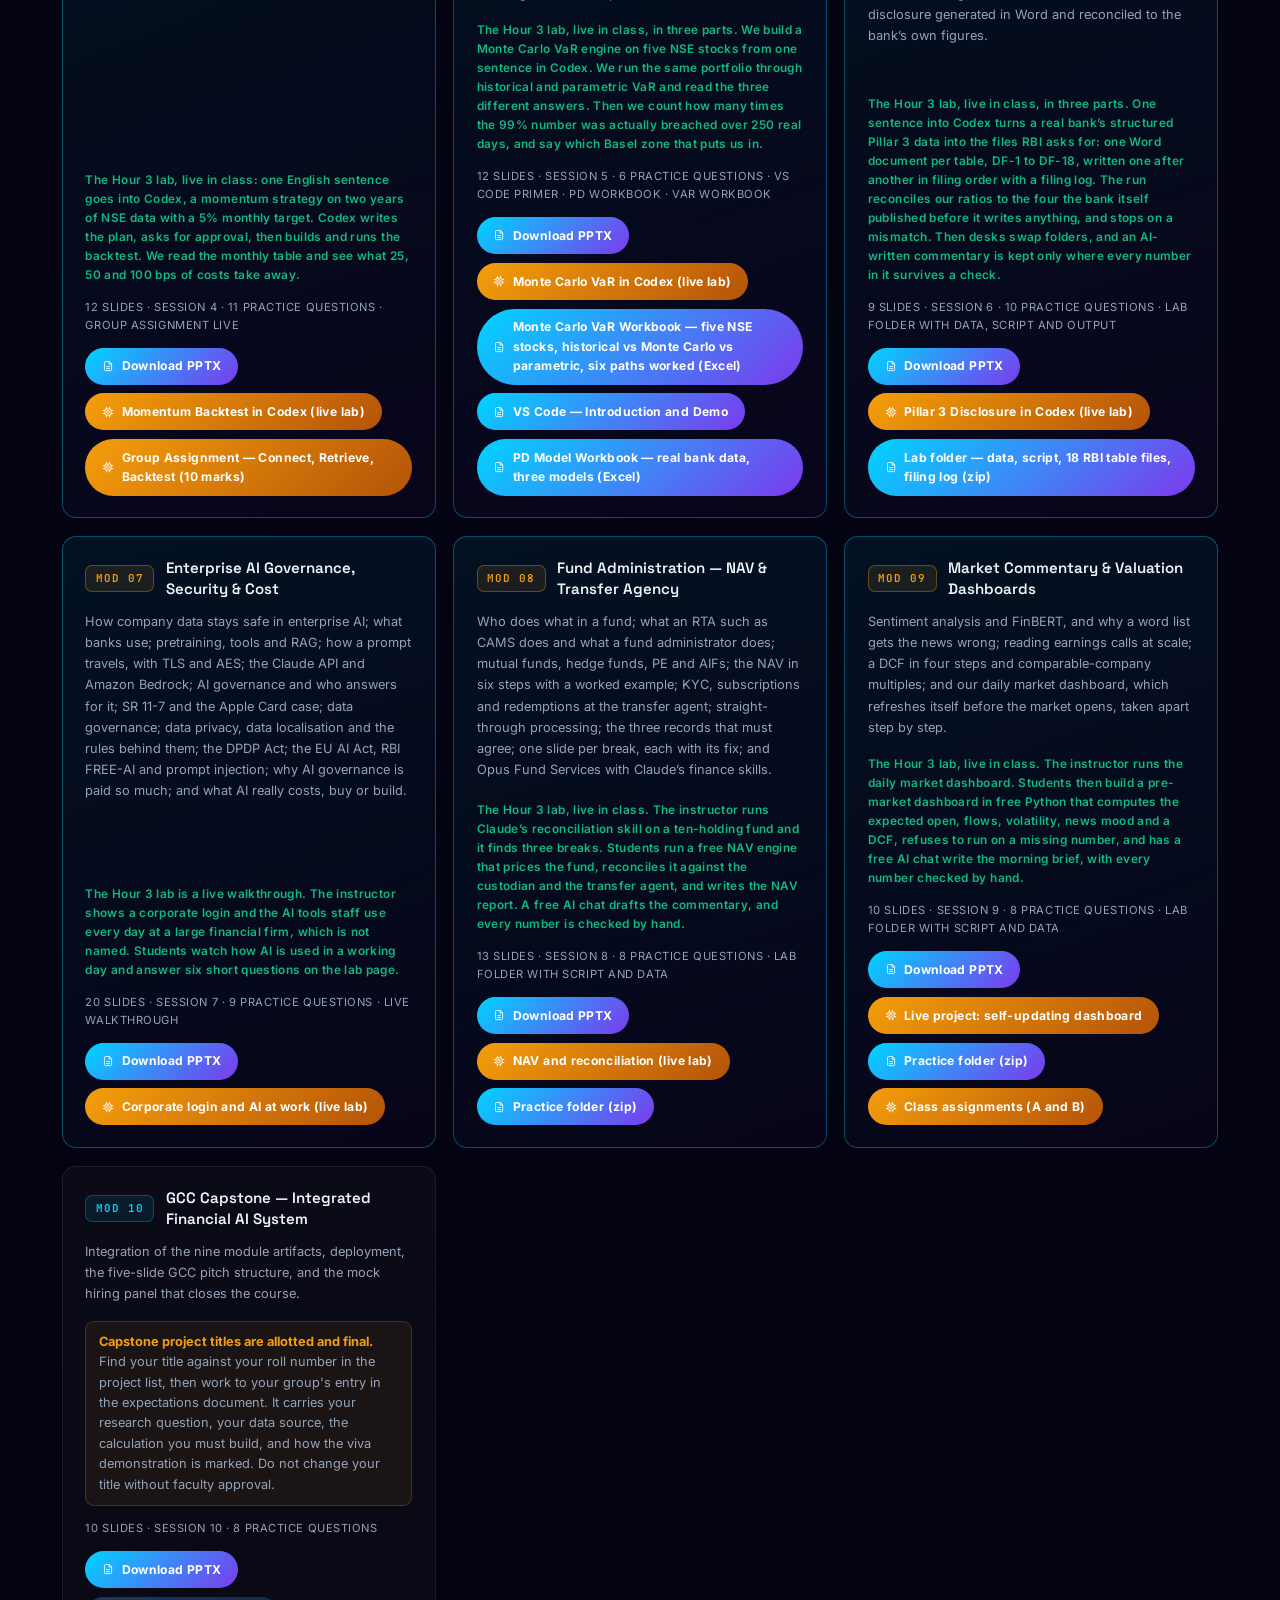
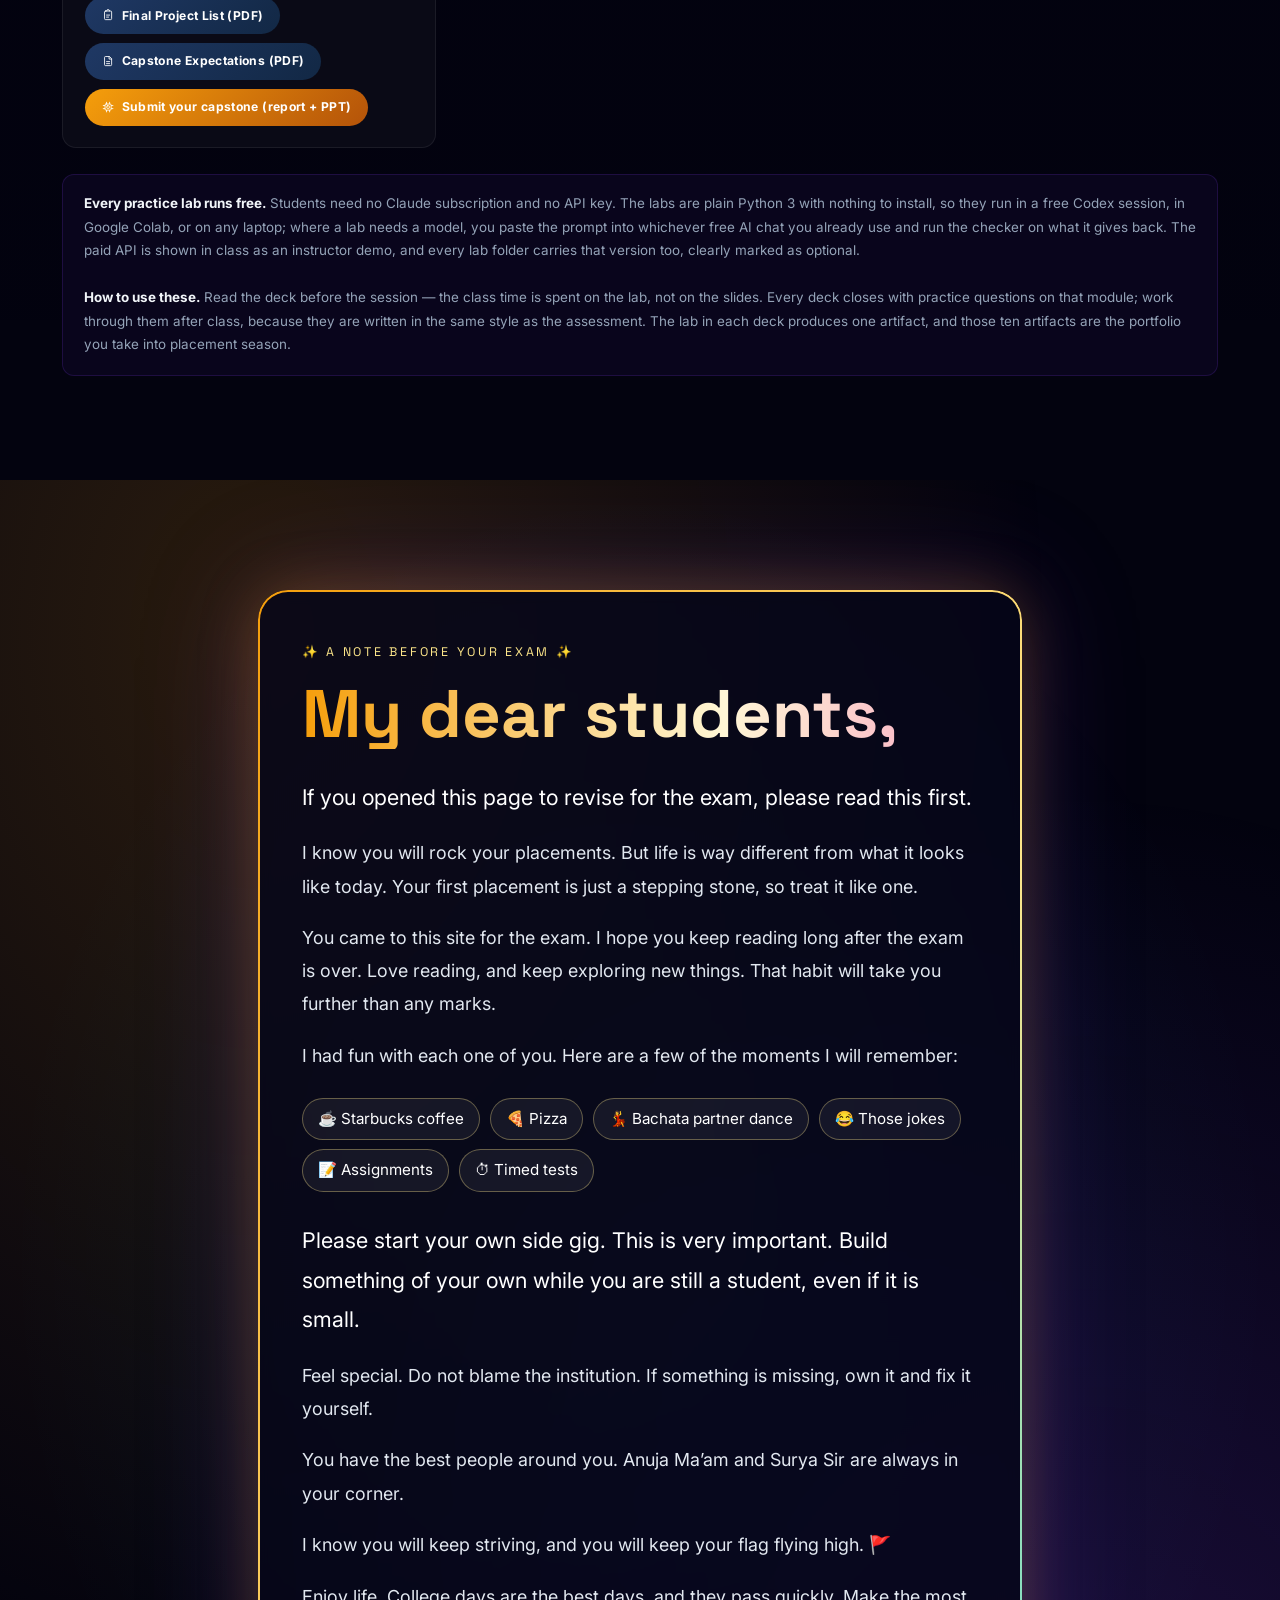
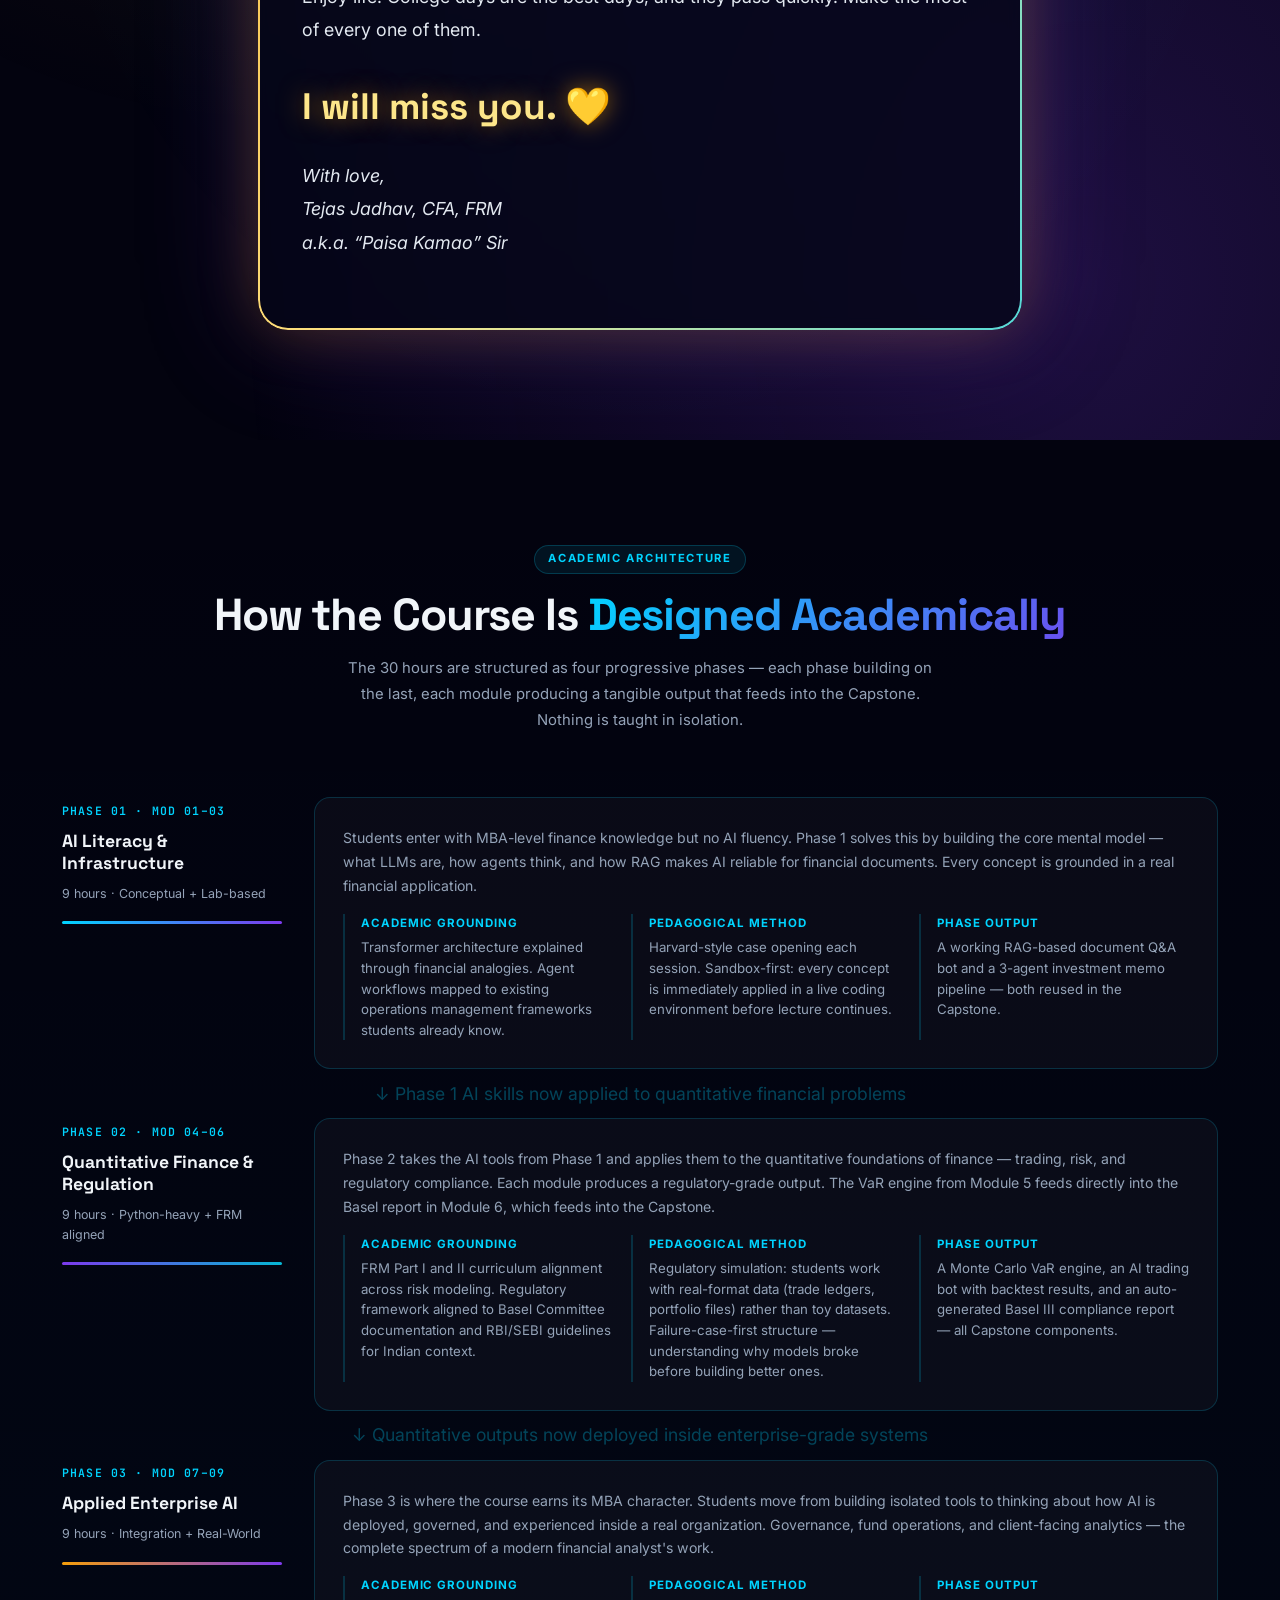
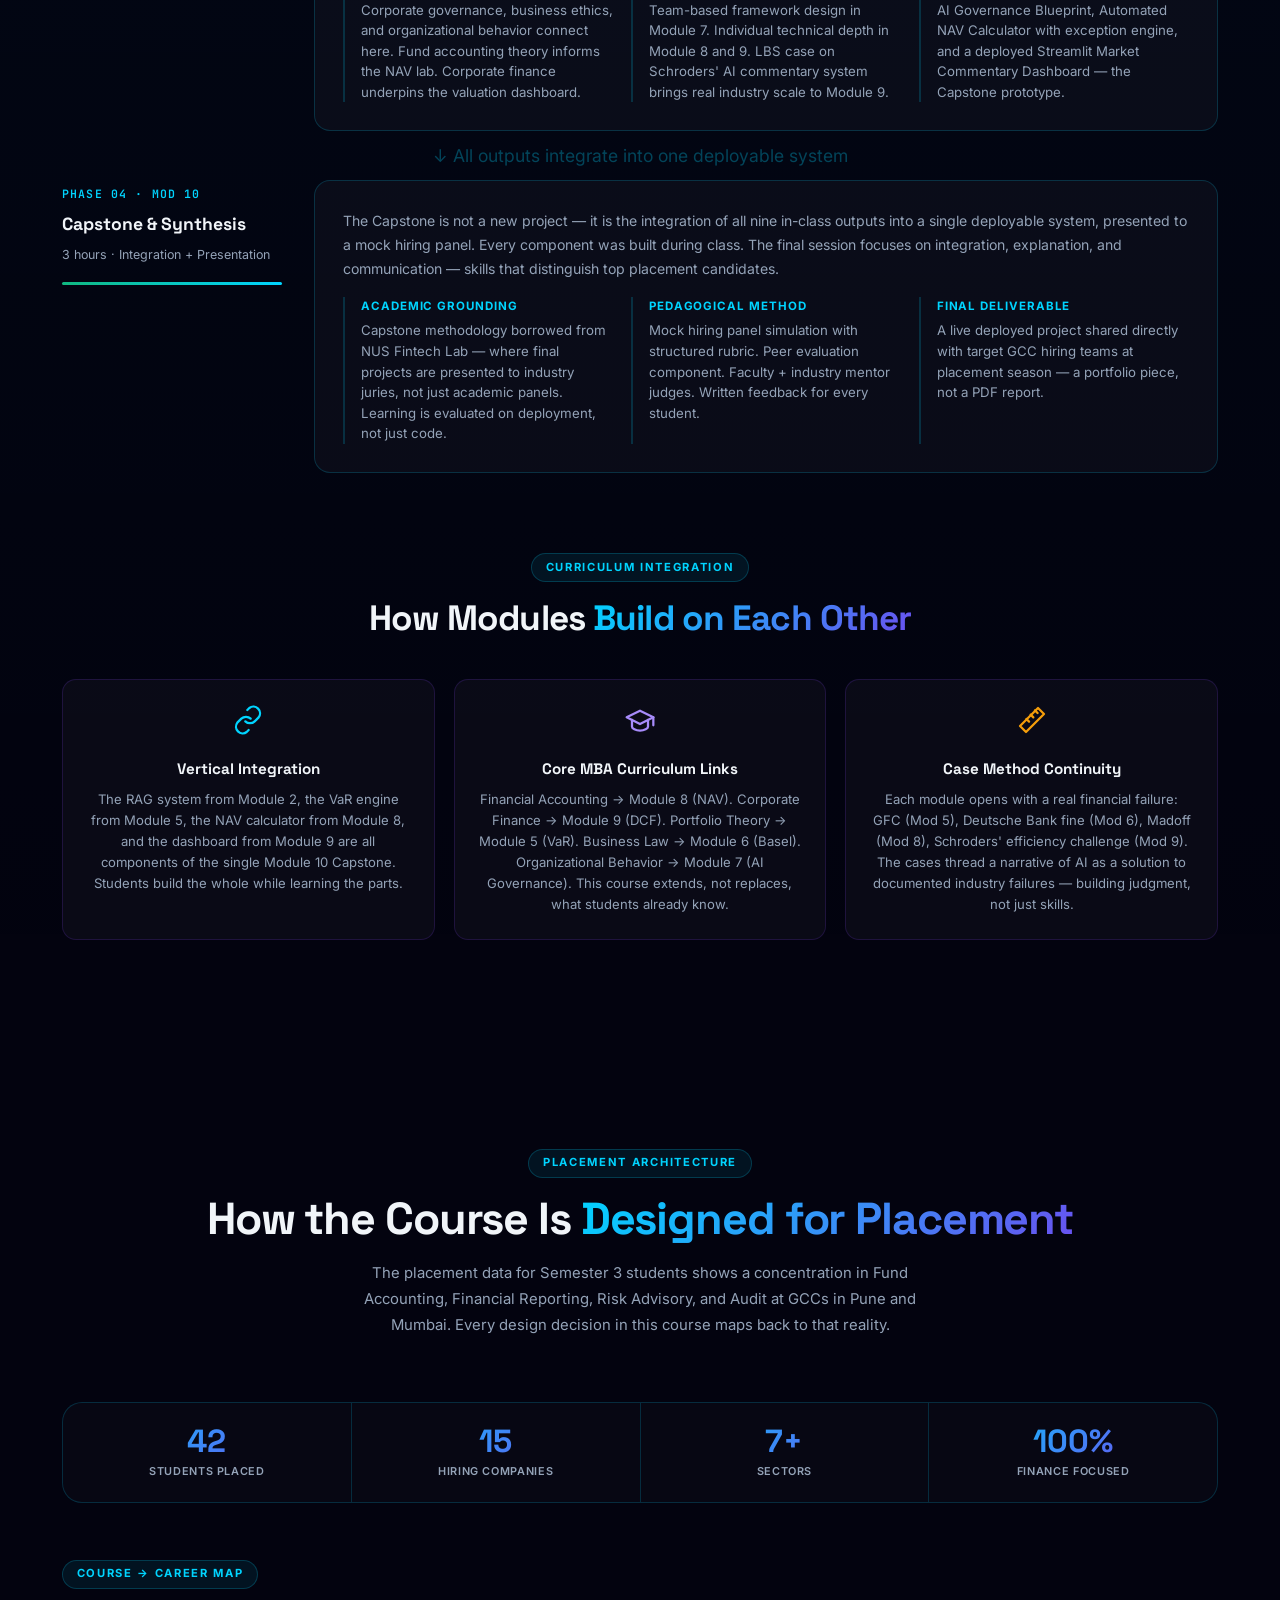
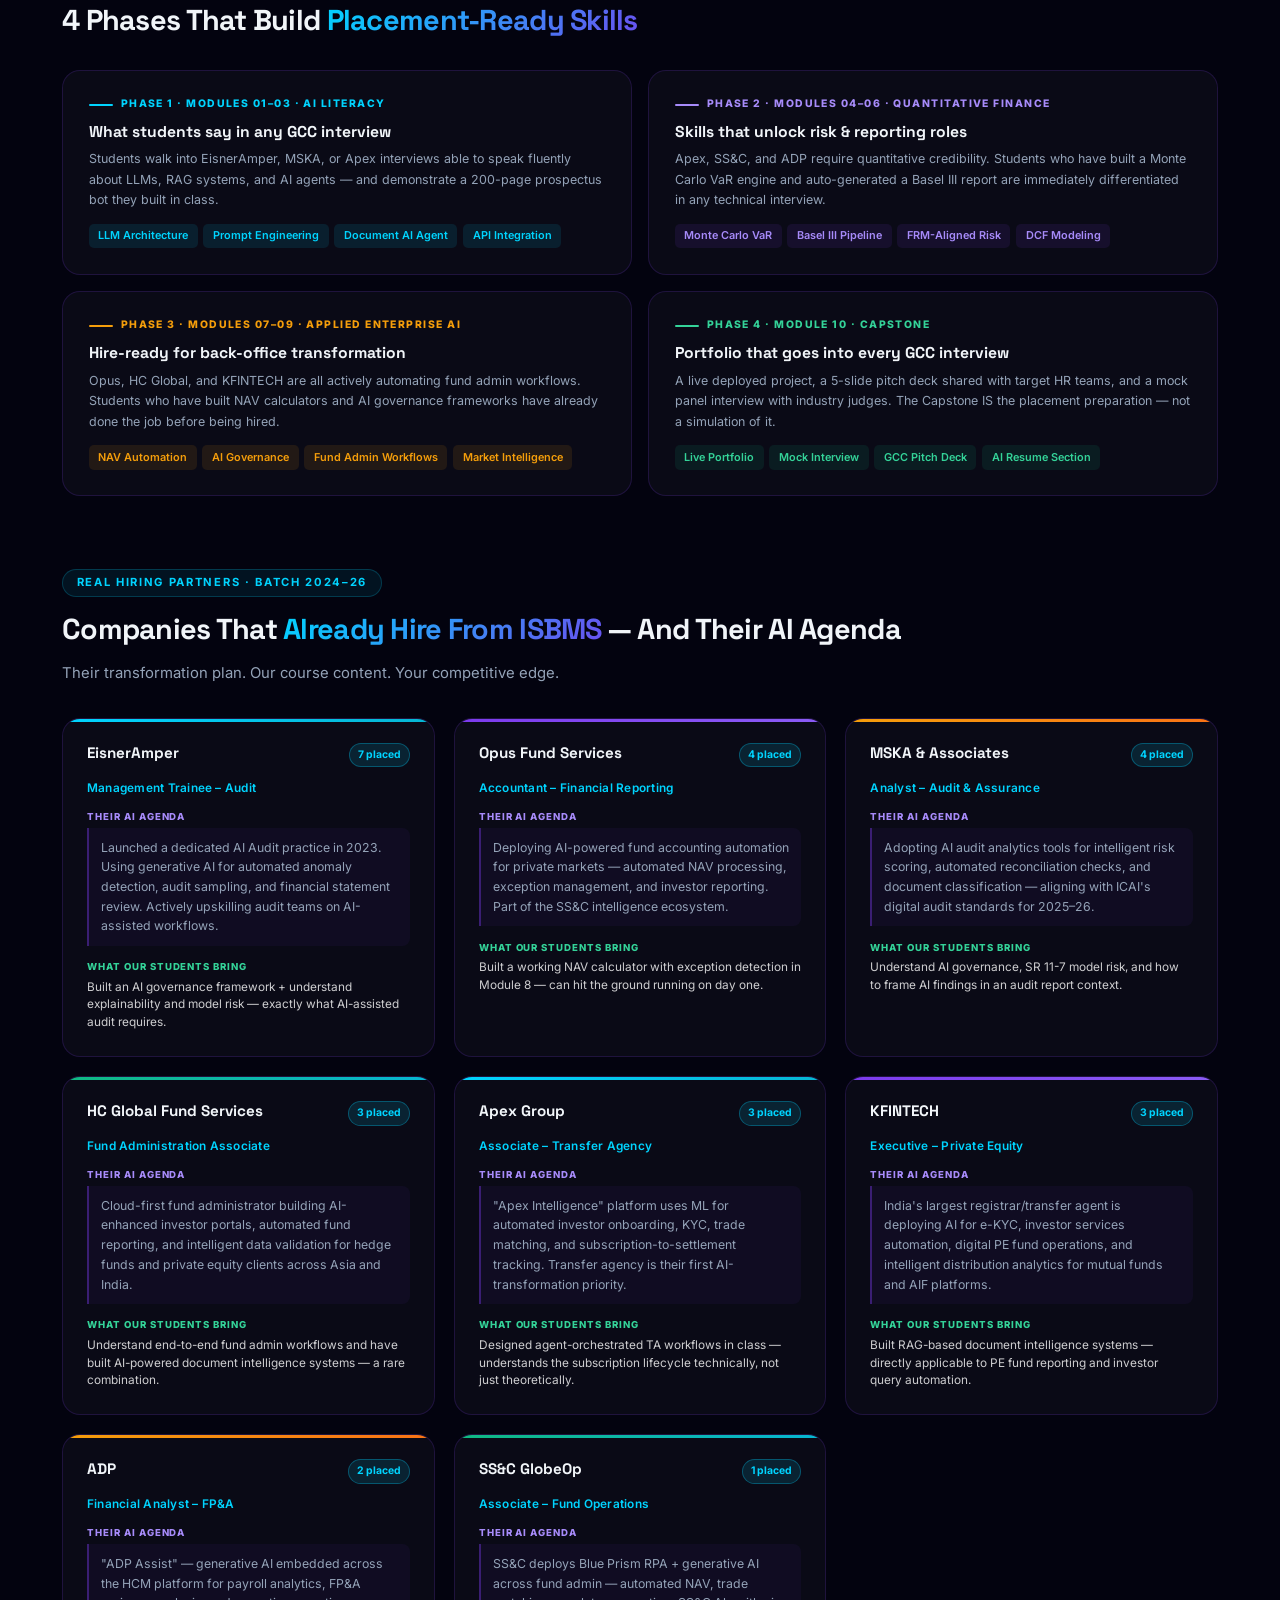
==== commit a067fc1d: "Allow Google to index this page again TIAA STAR approved his outside-activity disclosure, so the Sep" ====
--- a/index.html
+++ b/index.html
@@ -1,7 +1,6 @@
 <!DOCTYPE html>
 <html lang="en">
 <head>
-<meta name="robots" content="noindex, nofollow, noarchive, nosnippet, noimageindex" />
 <meta charset="UTF-8">
 <meta name="viewport" content="width=device-width, initial-scale=1.0">
 <title>Agentic AI & Advanced Analytics in Finance | ISBMS Pune</title>
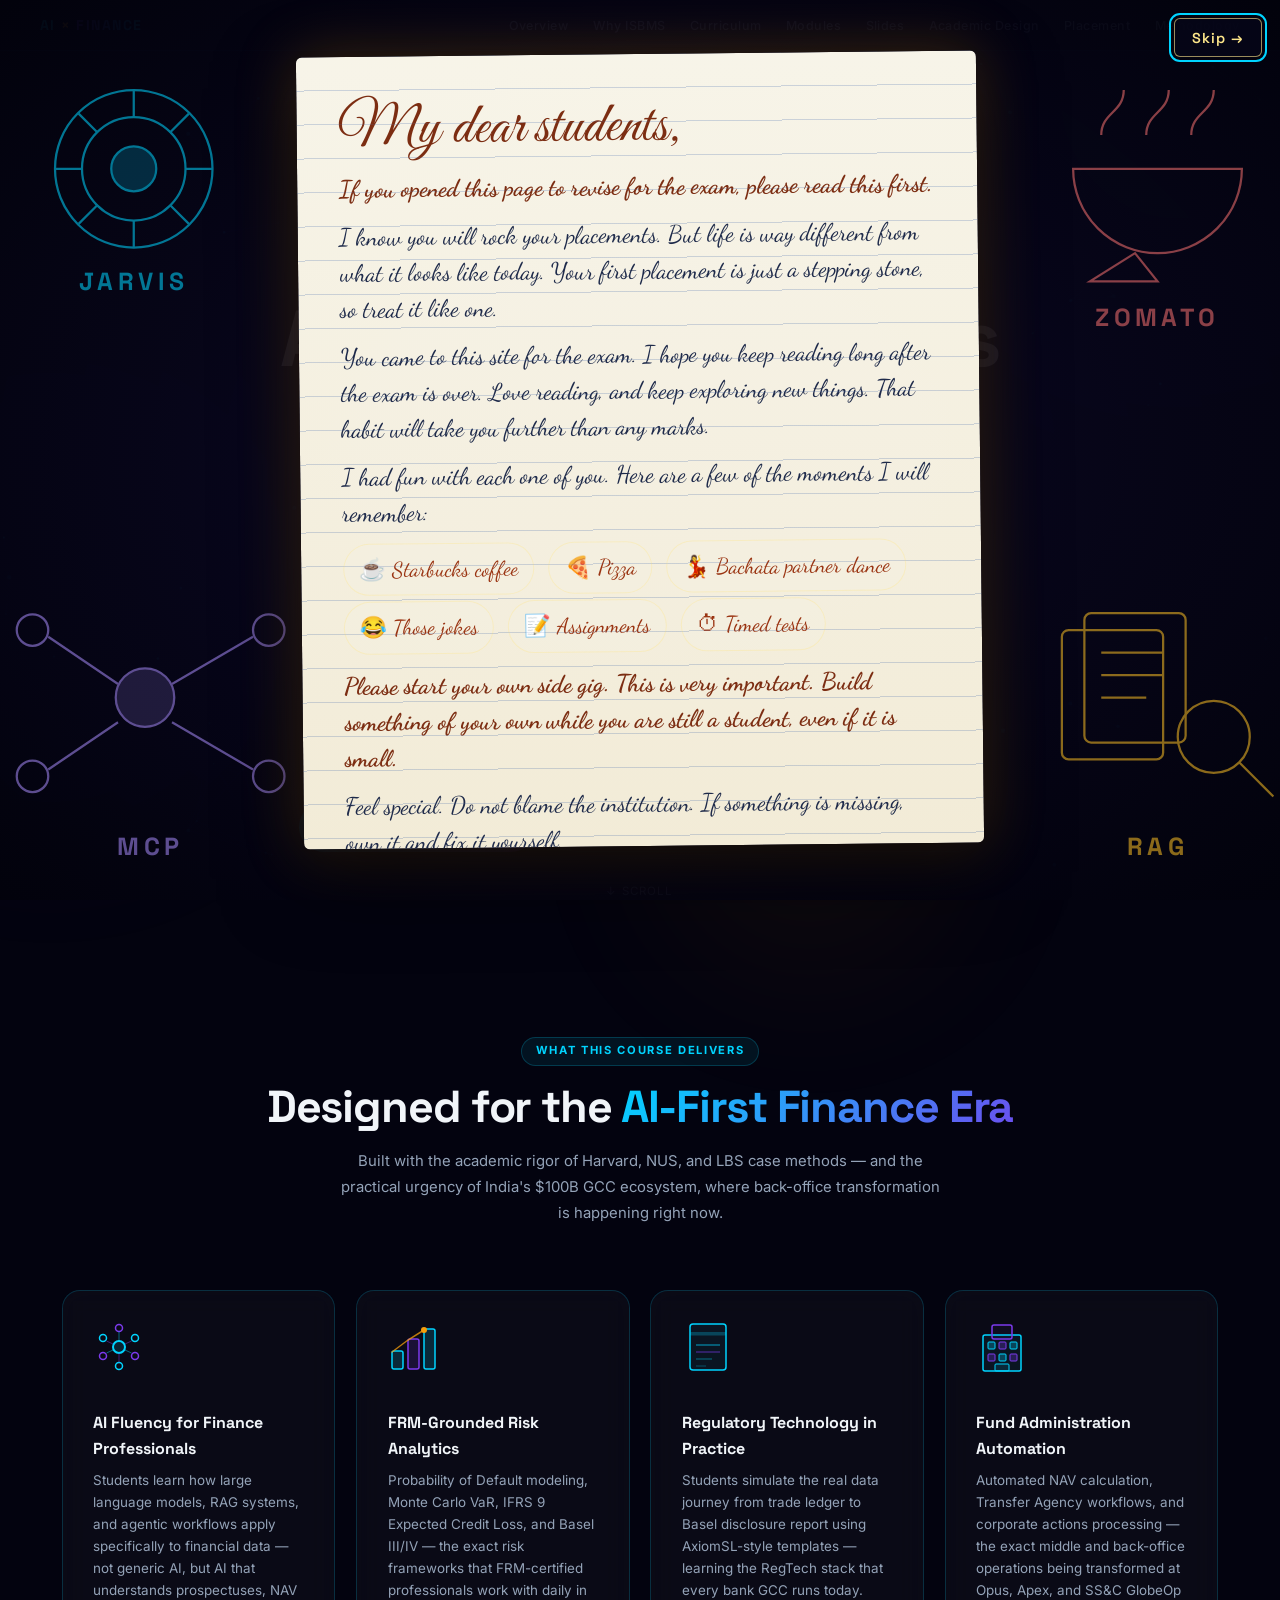
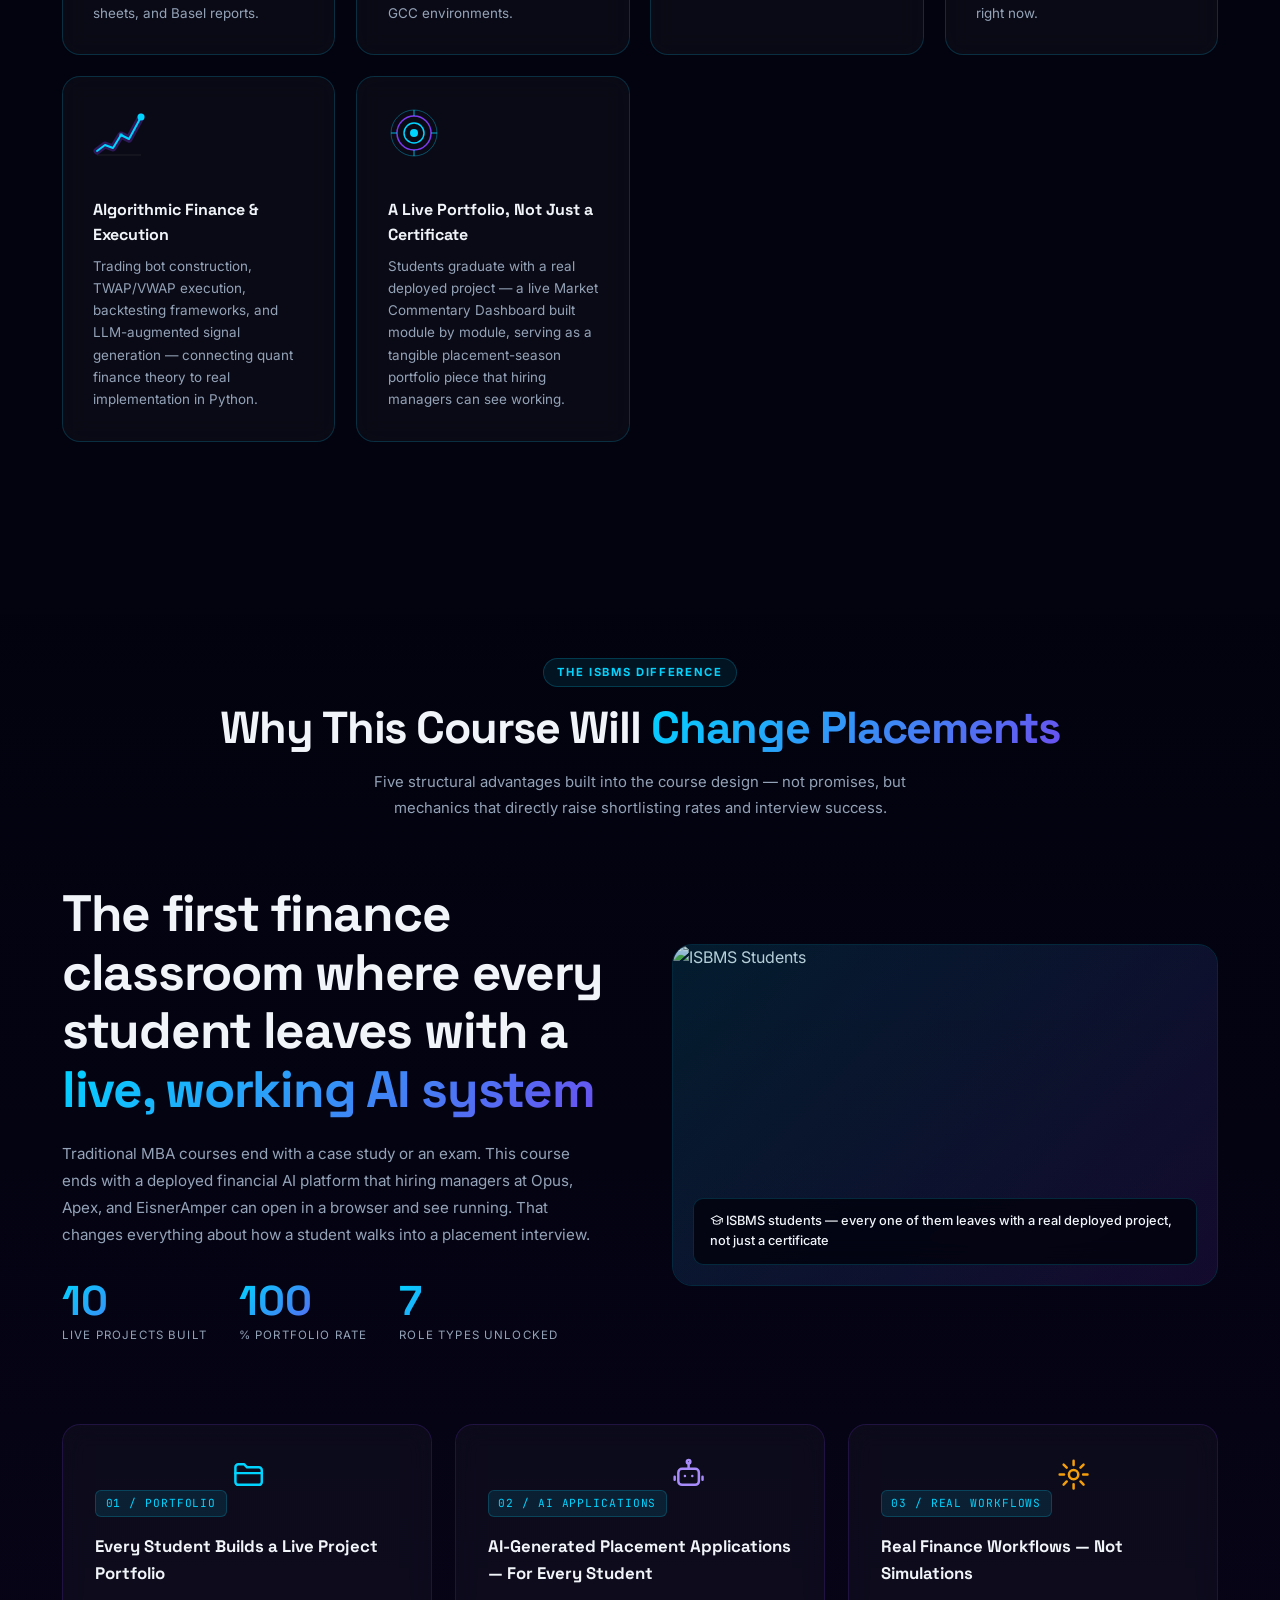
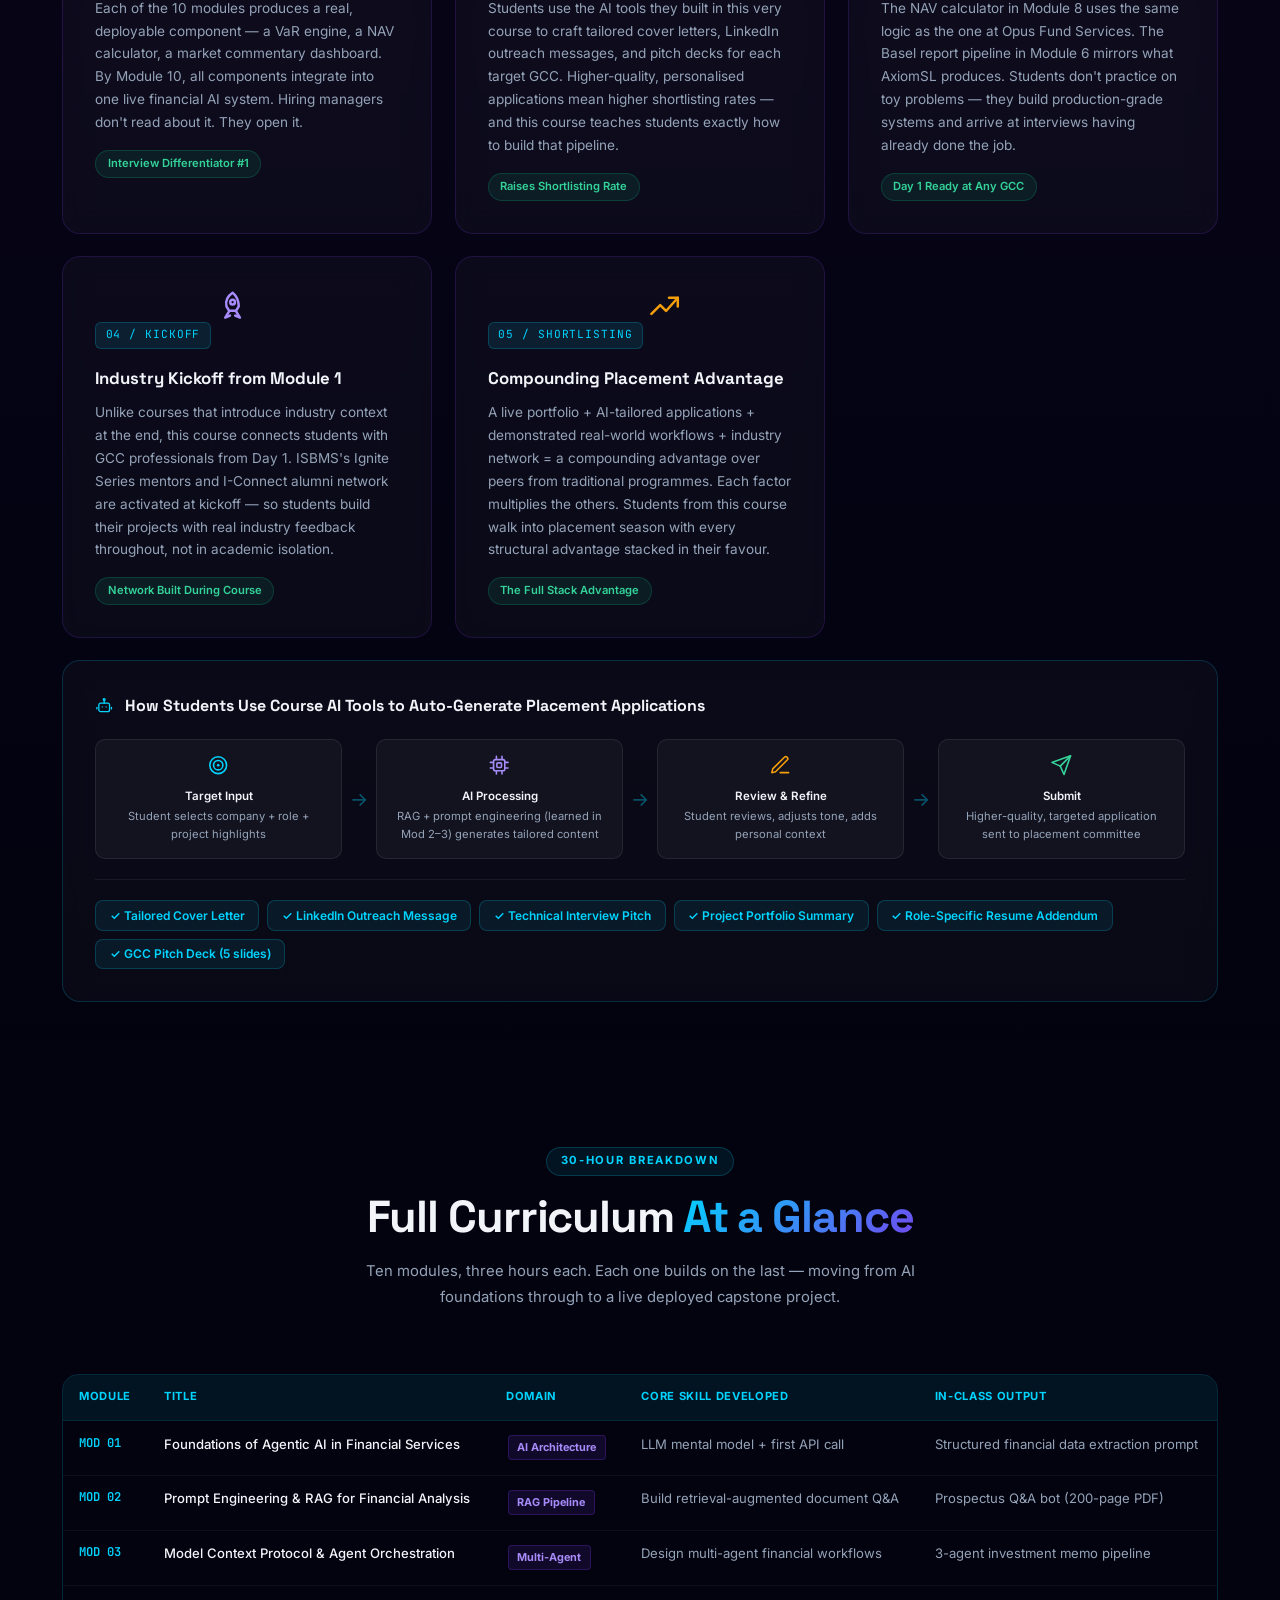
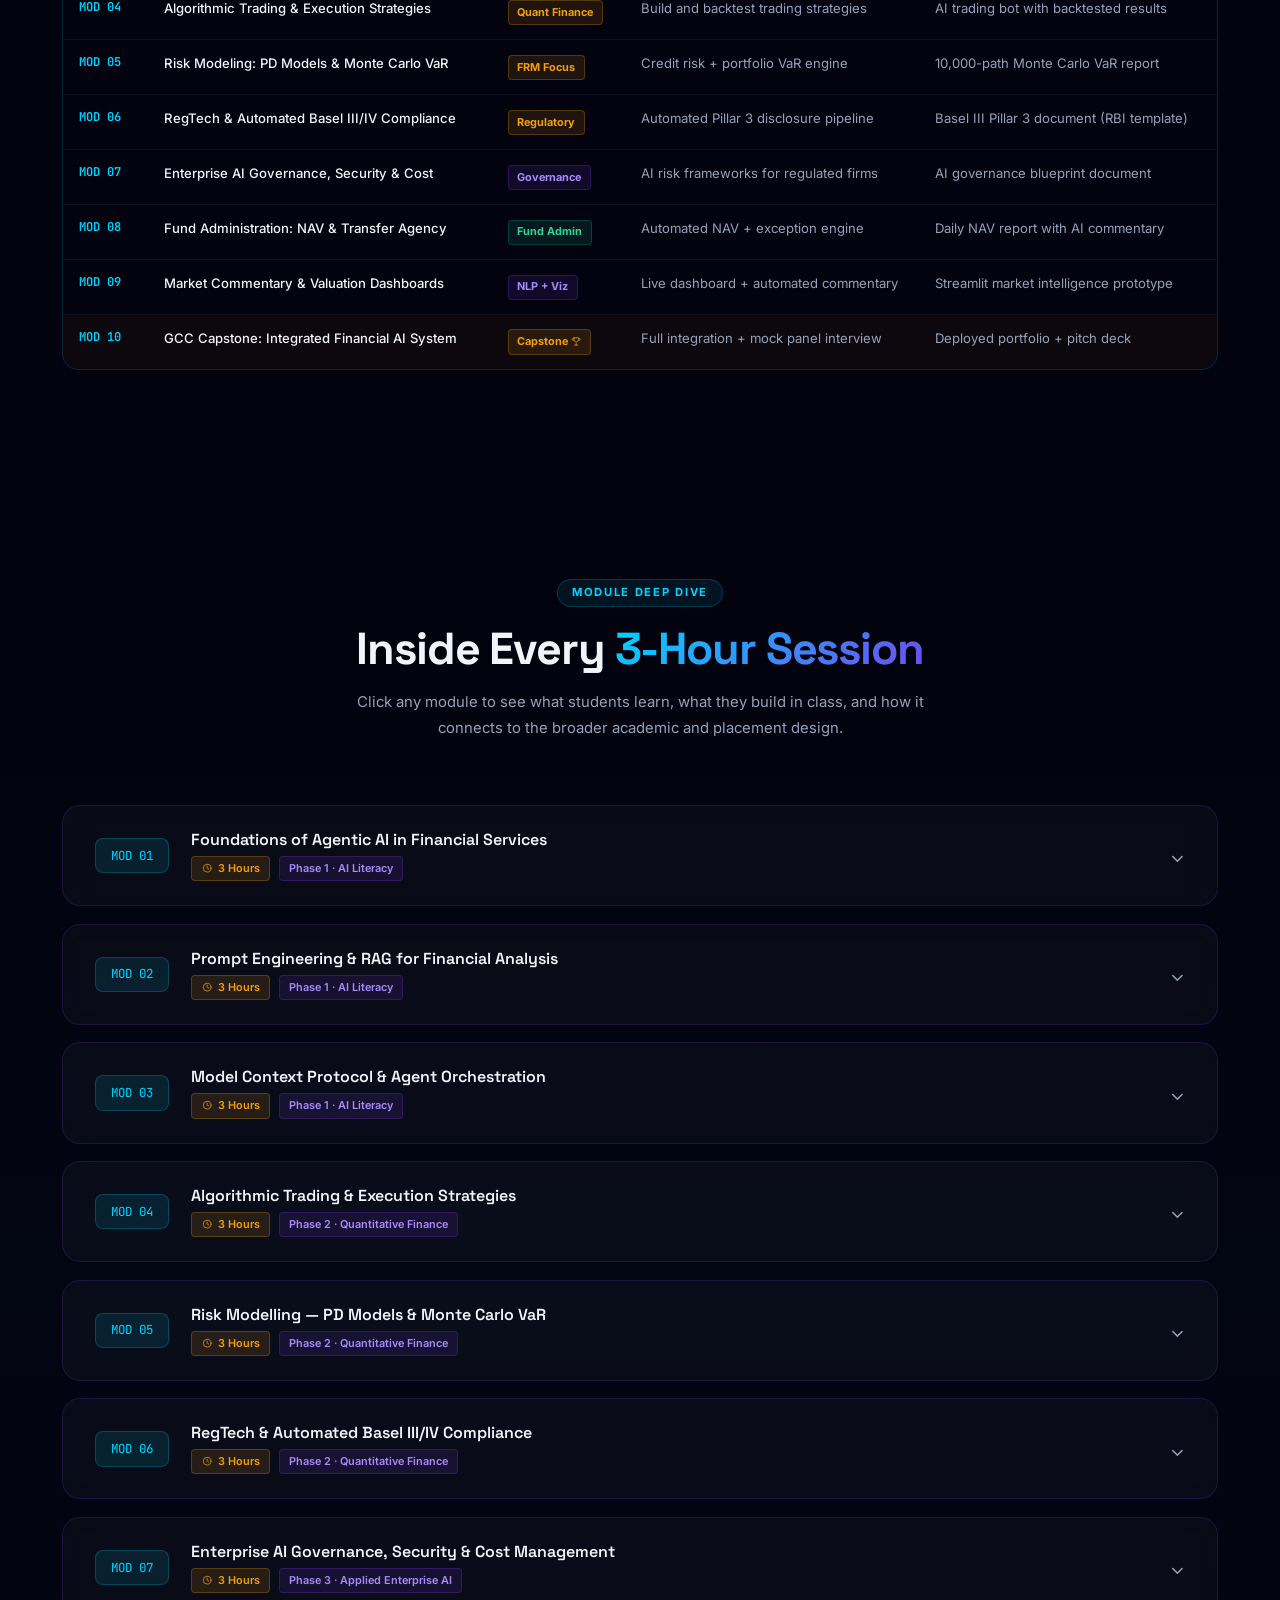
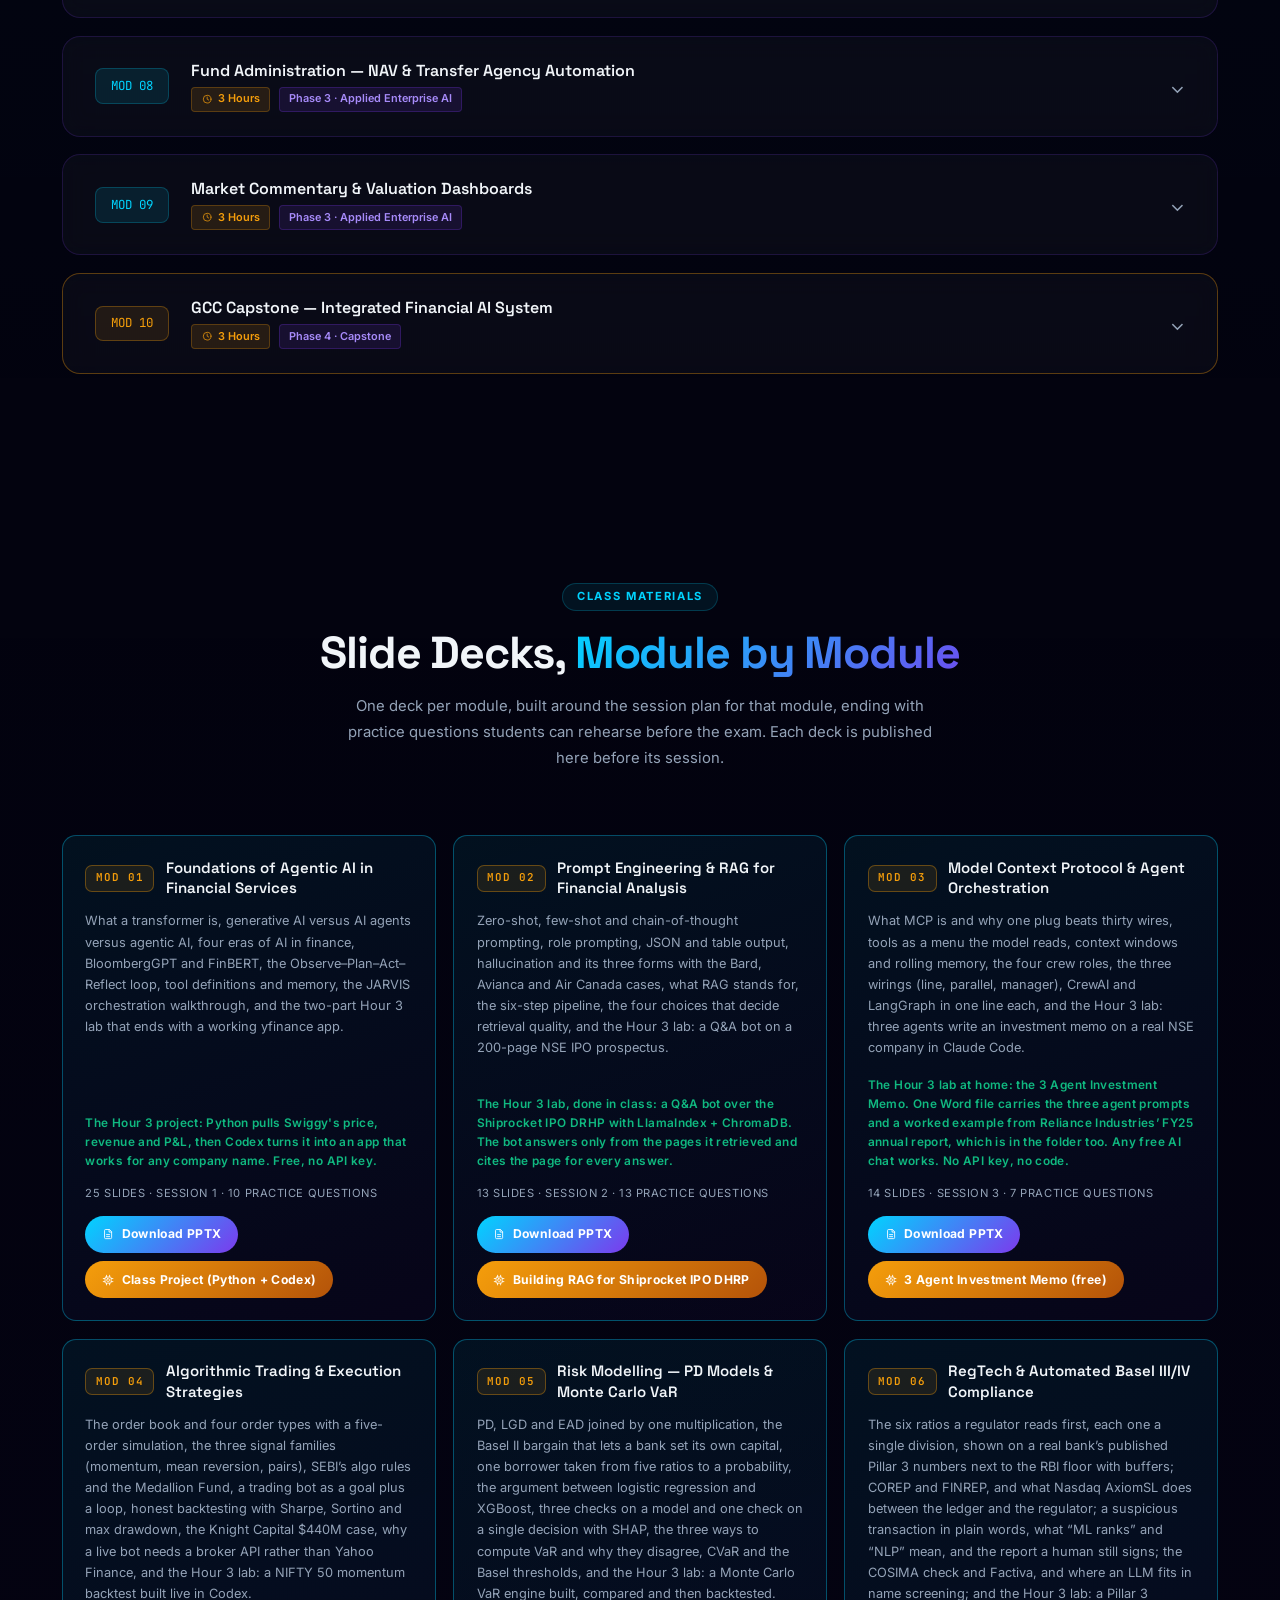
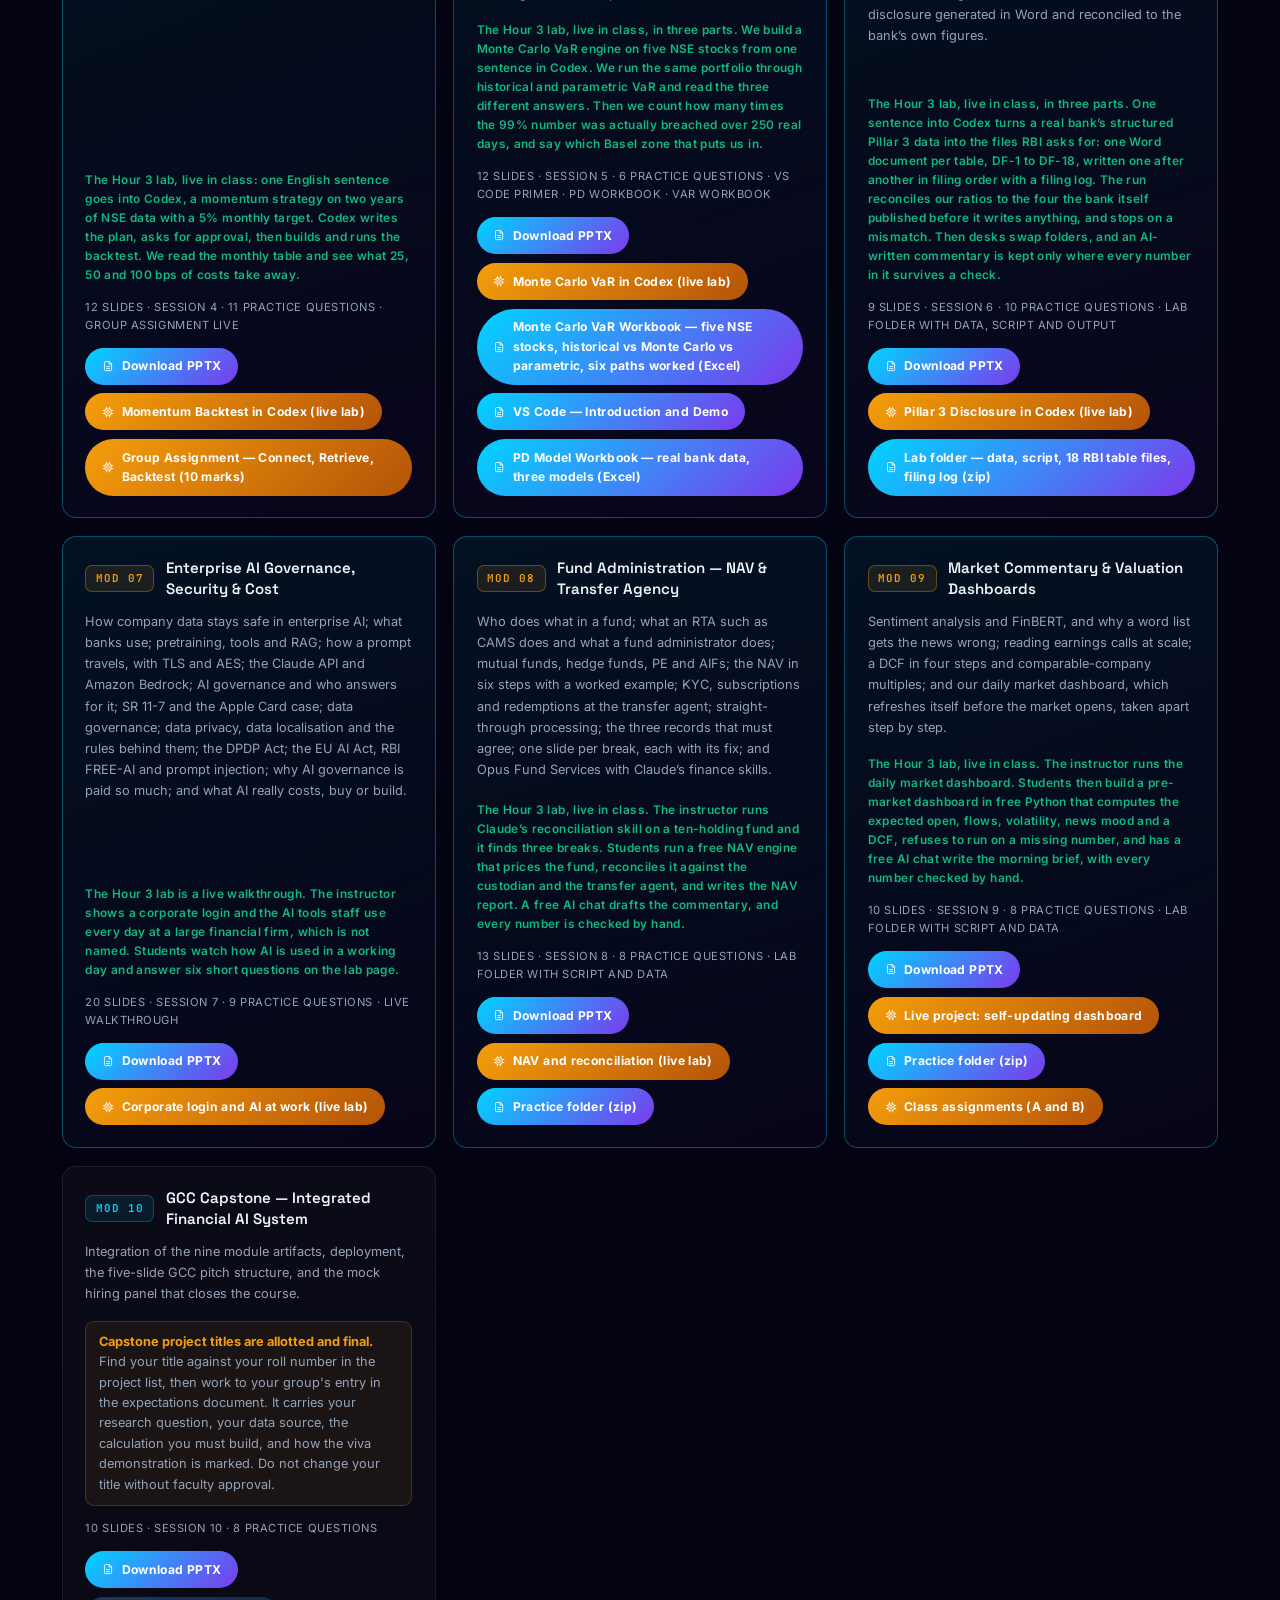
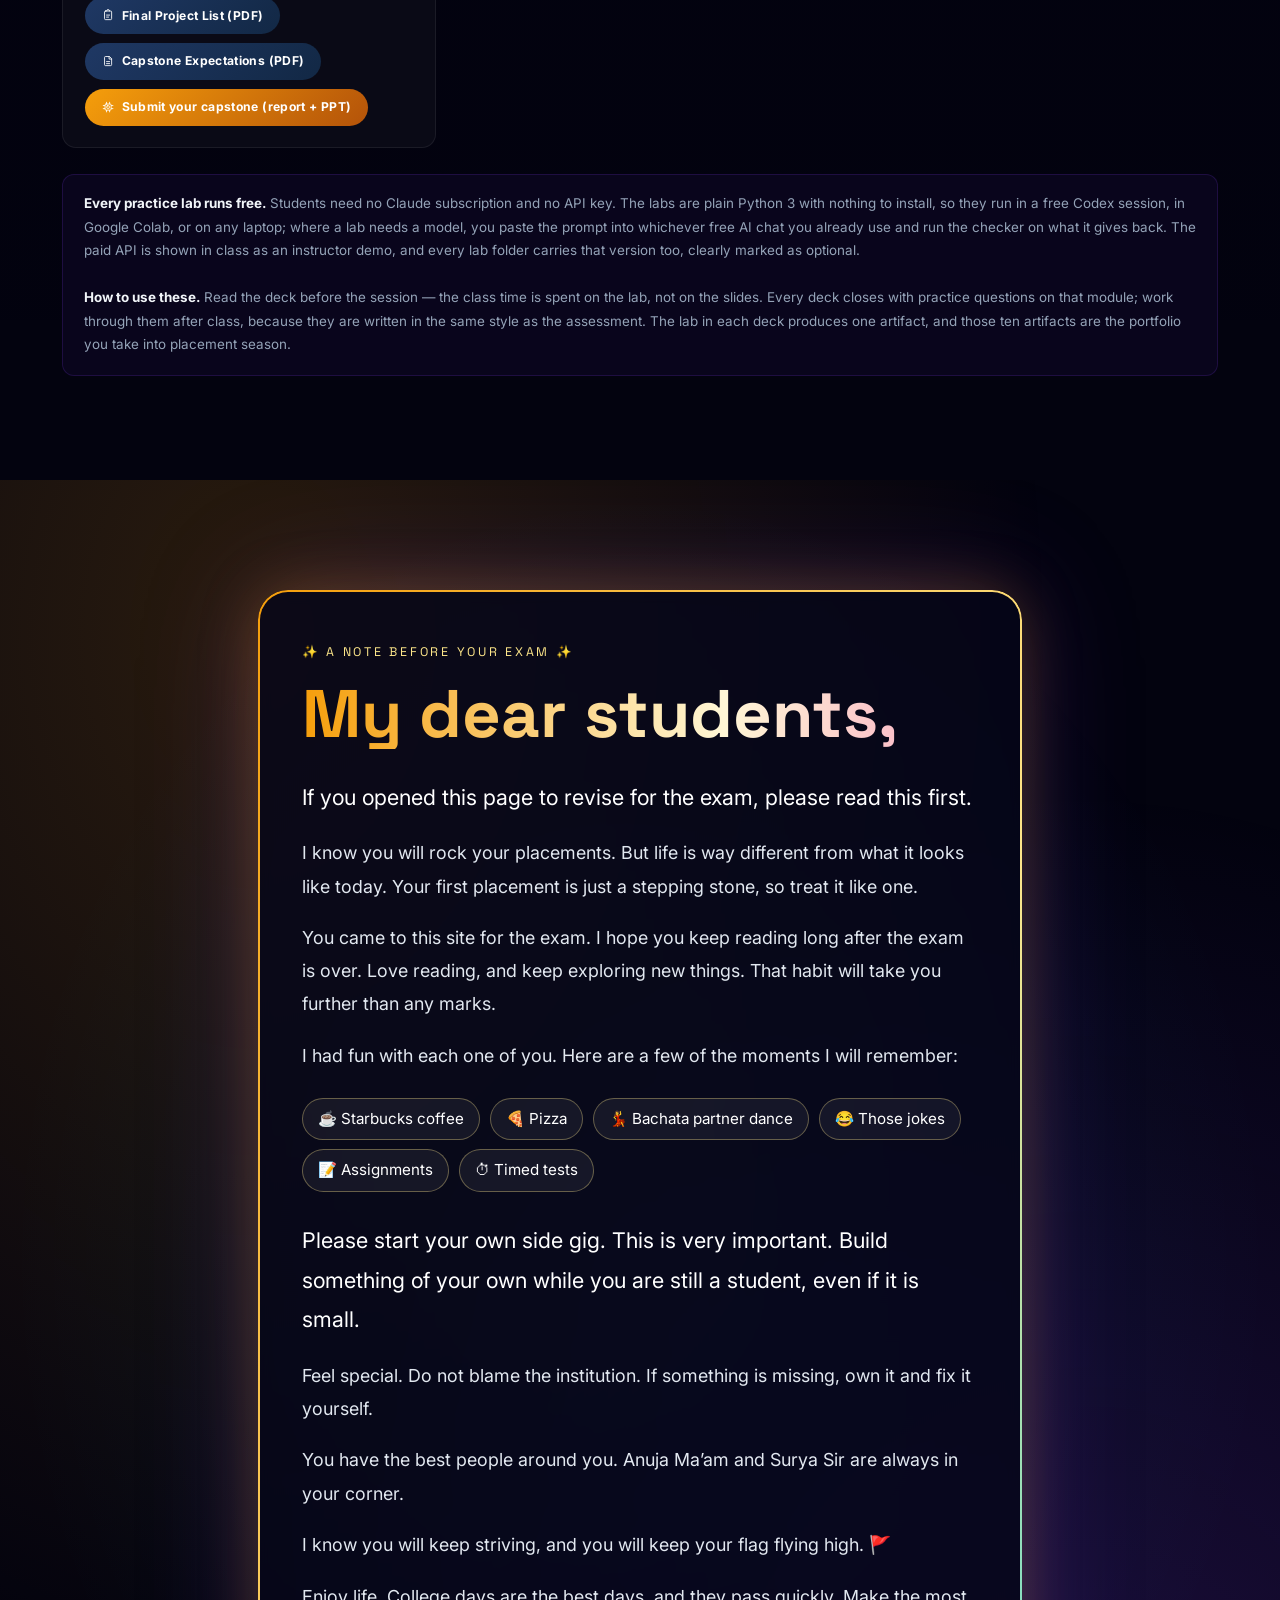
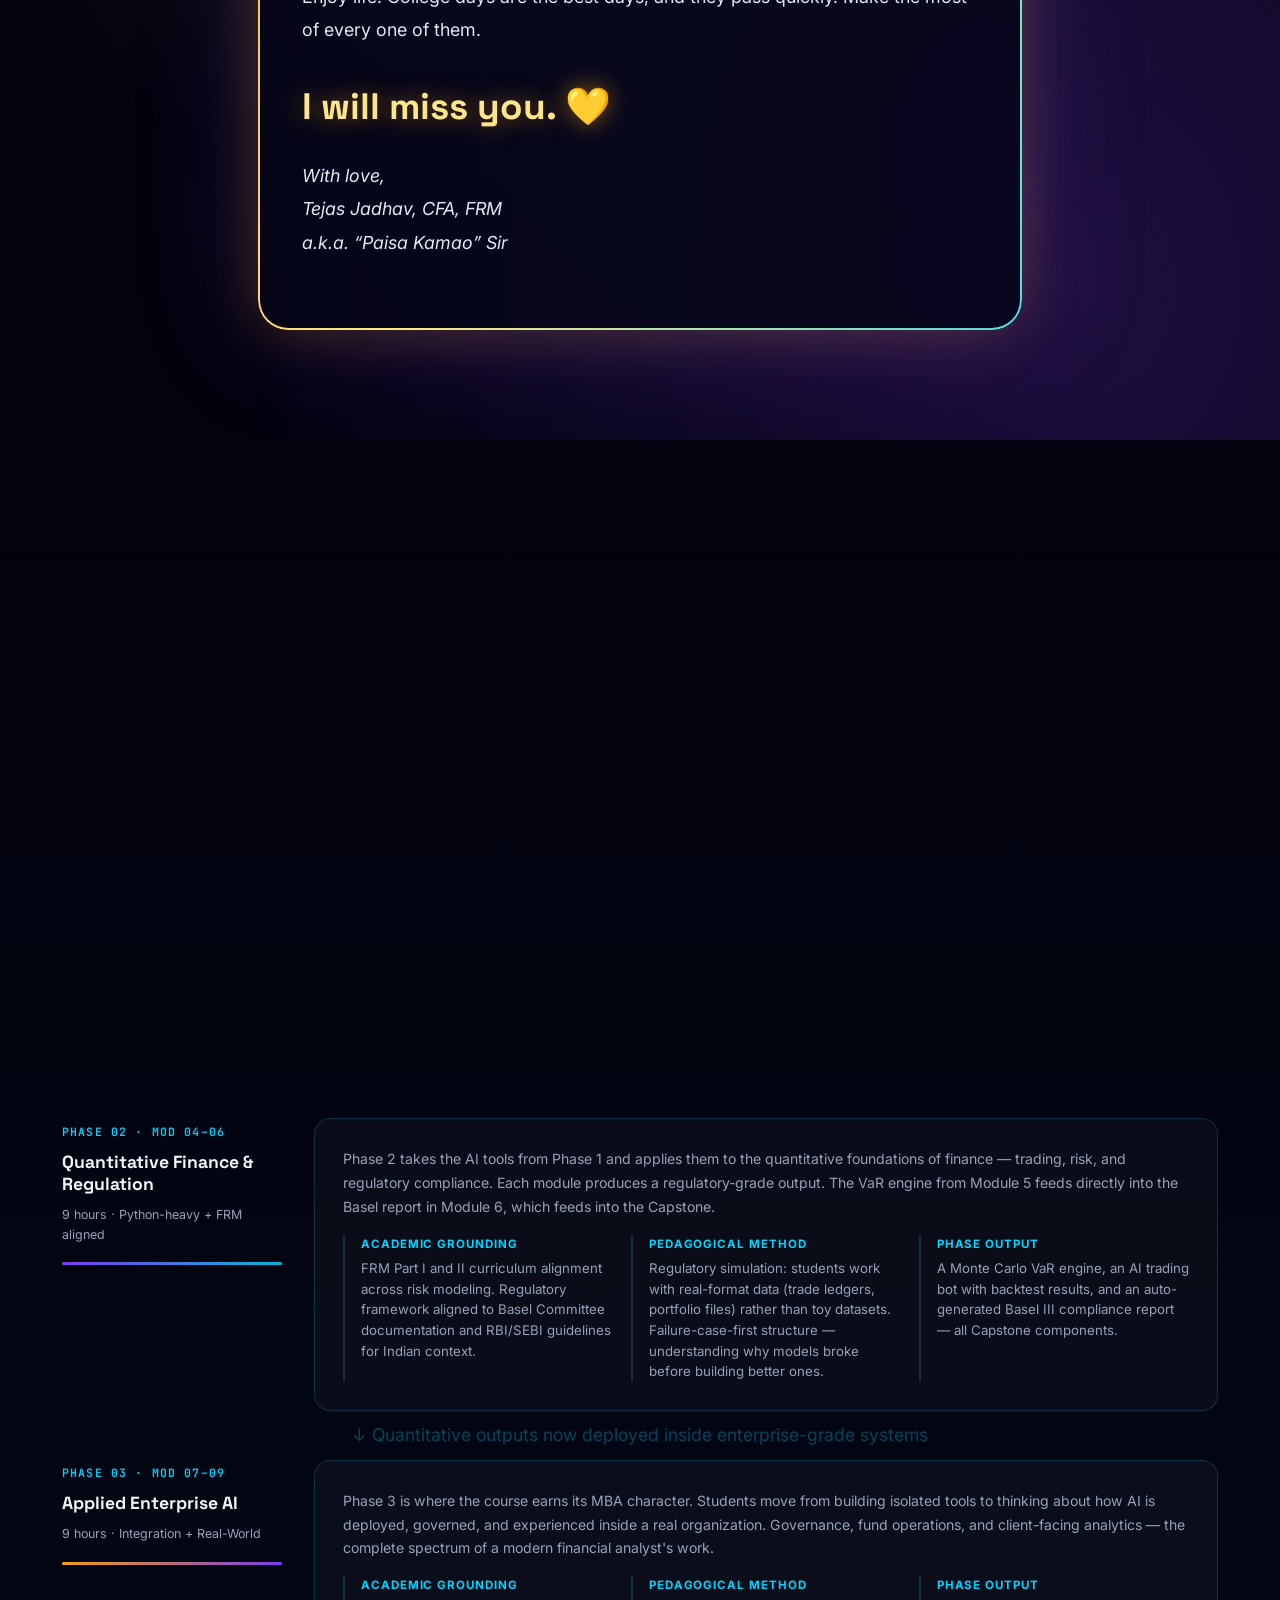
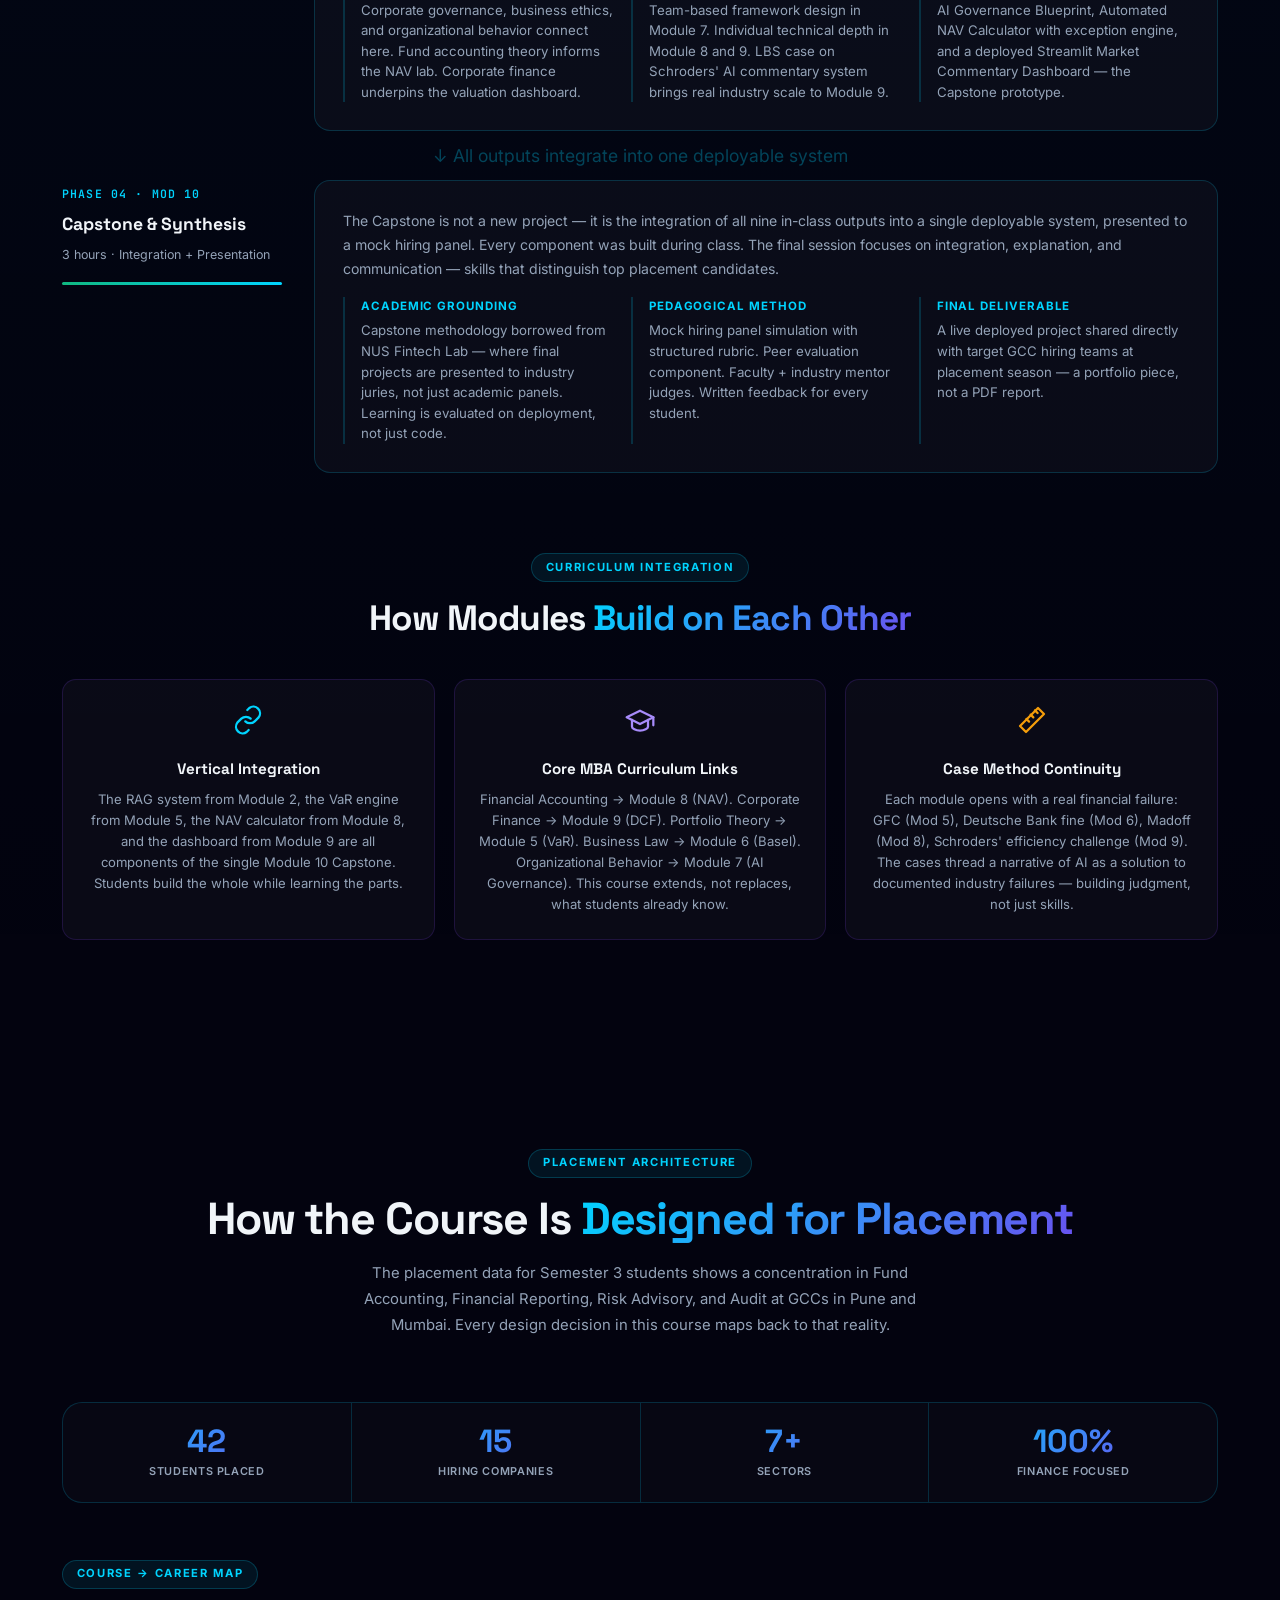
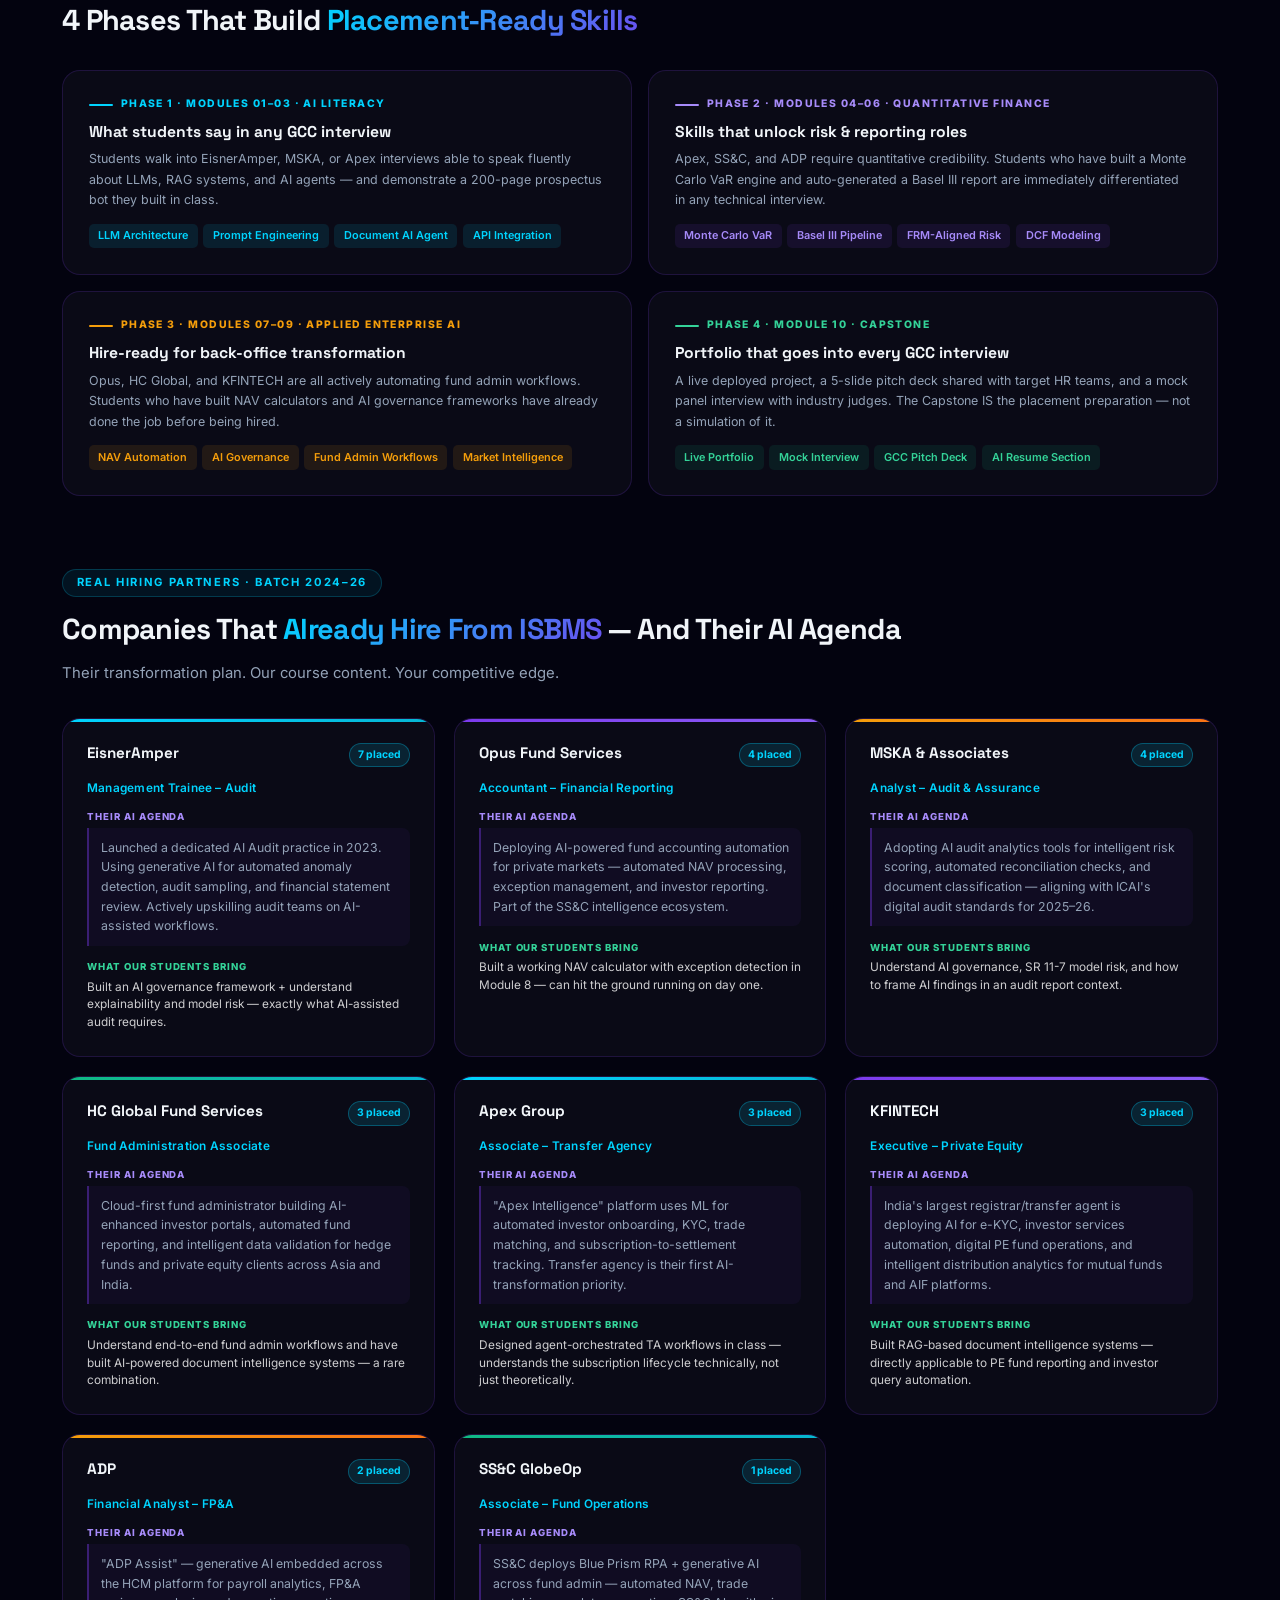
==== commit e434ed05: "Footer: link to Tejas Jadhav, CFA, FRM home page Co-Authored-By: Claude Opus 5.5 <noreply@anthropic." ====
--- a/index.html
+++ b/index.html
@@ -2122,6 +2122,7 @@
     <a href="https://imperialbschool.com/" target="_blank" class="foot-gh"><svg class="ic ic-inline"><use href="#ic-landmark"/></svg> imperialbschool.com ↗</a>
     <p style="margin-top:1.8rem;font-size:.7rem;color:rgba(148,163,184,.35)">An Exclusive B-School for Finance · Senior Learning Design Team · ISBMS Pune · 2025–26</p>
   </div>
+<div style="margin-top:8px">By <a href="https://tejasgjadhav.github.io/">Tejas Jadhav, CFA, FRM</a></div>
 </footer>
 
 <script>
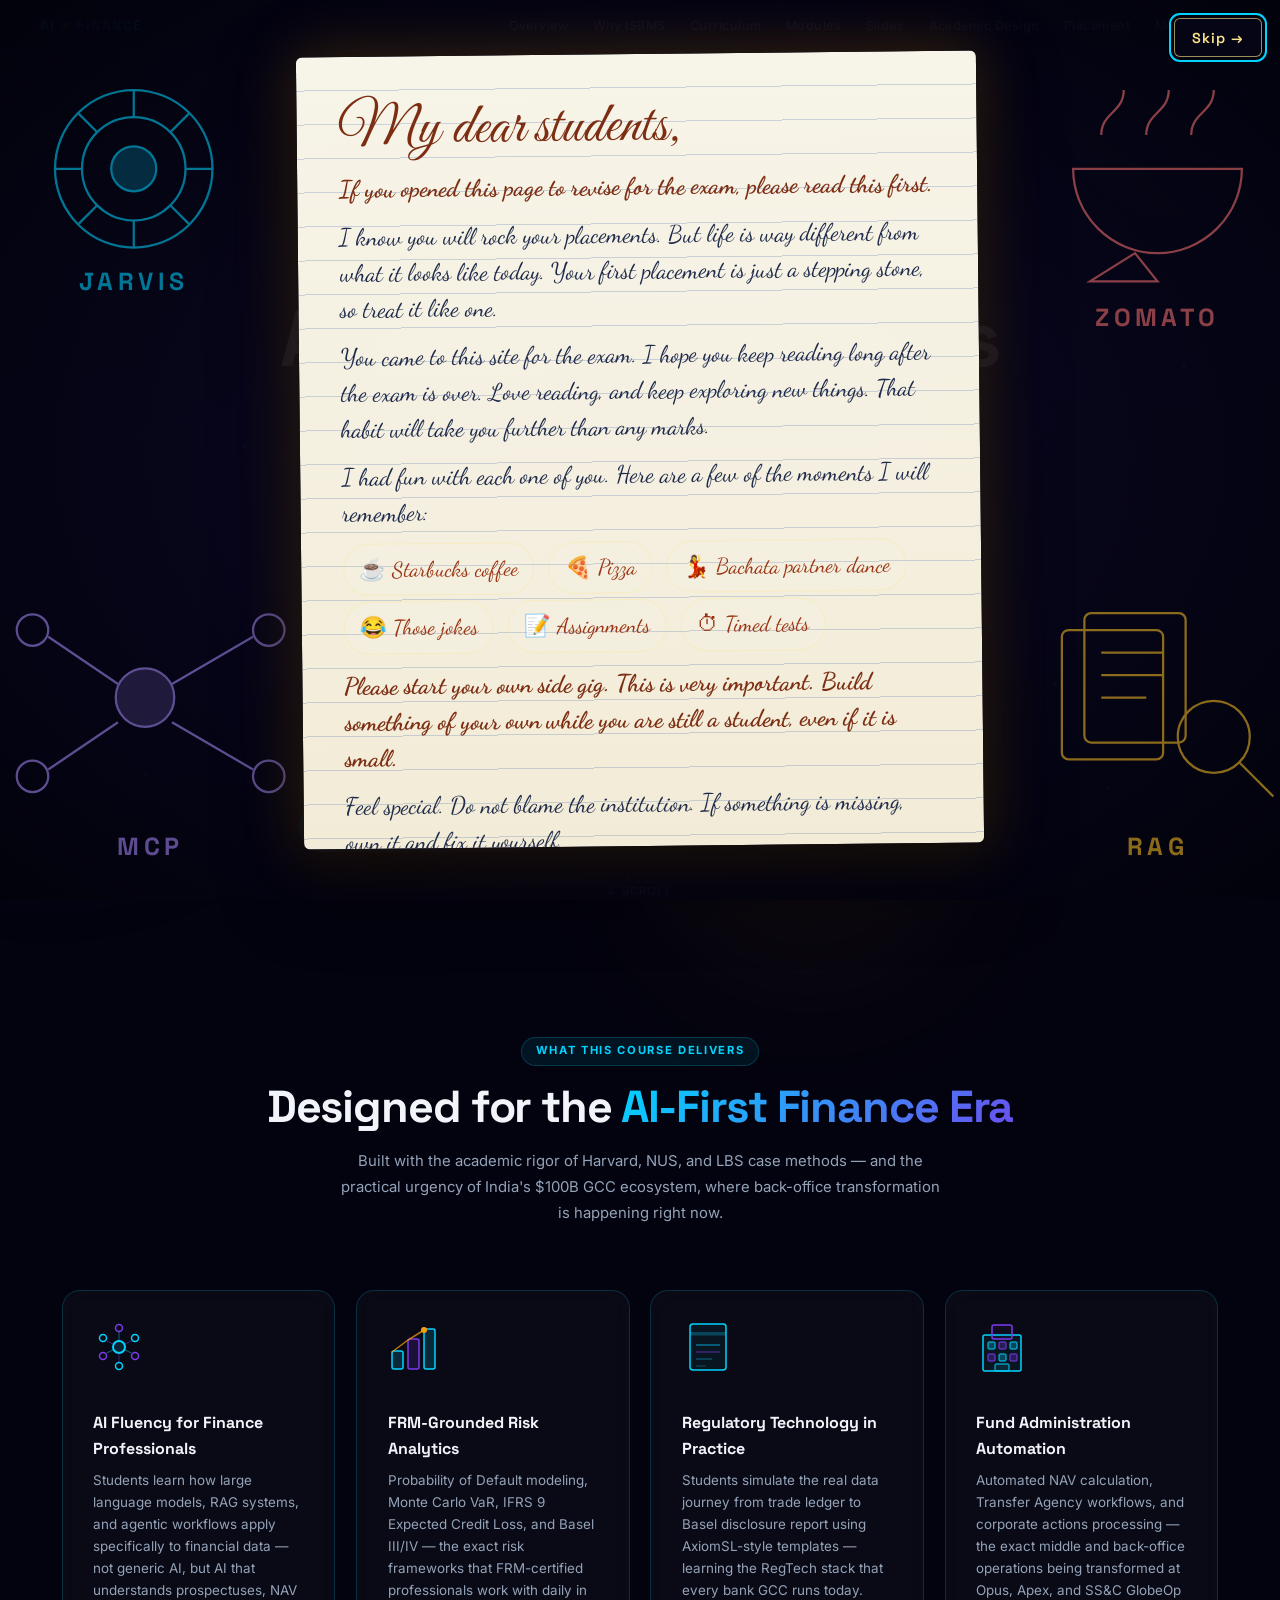
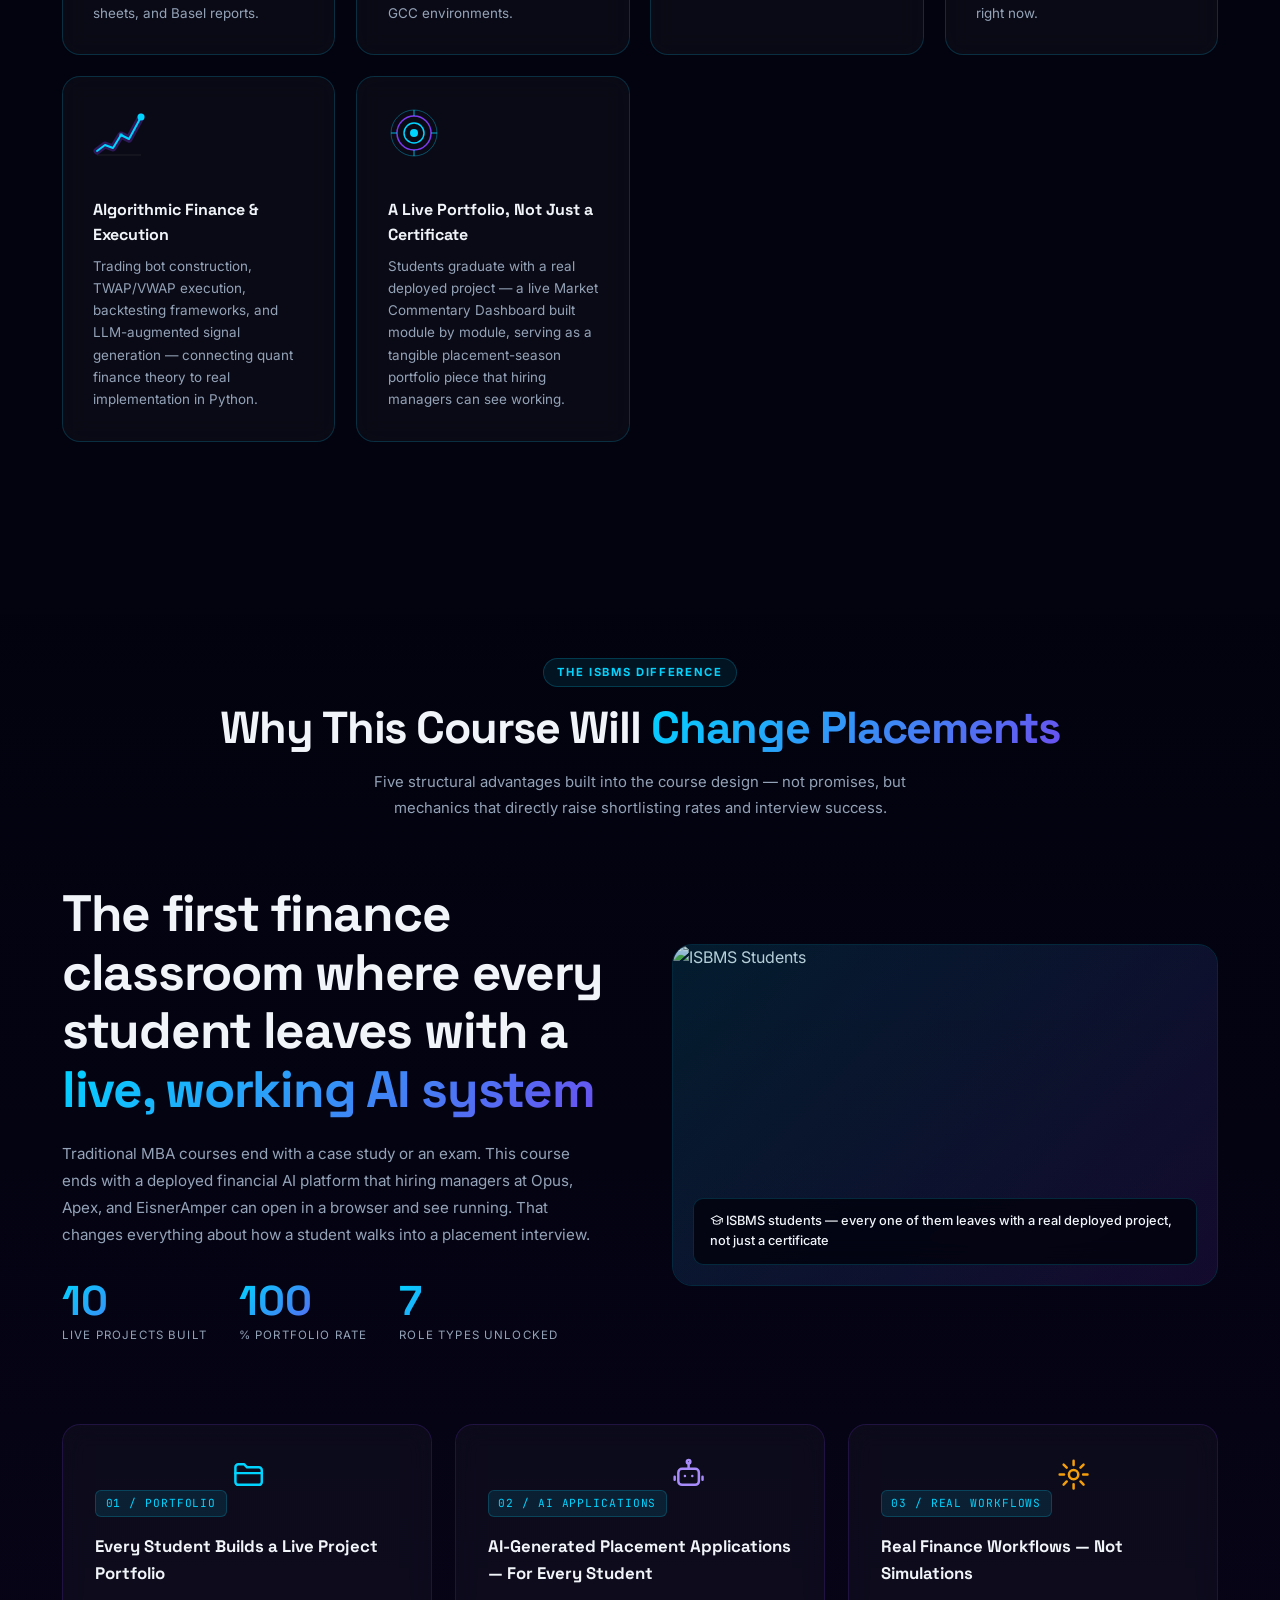
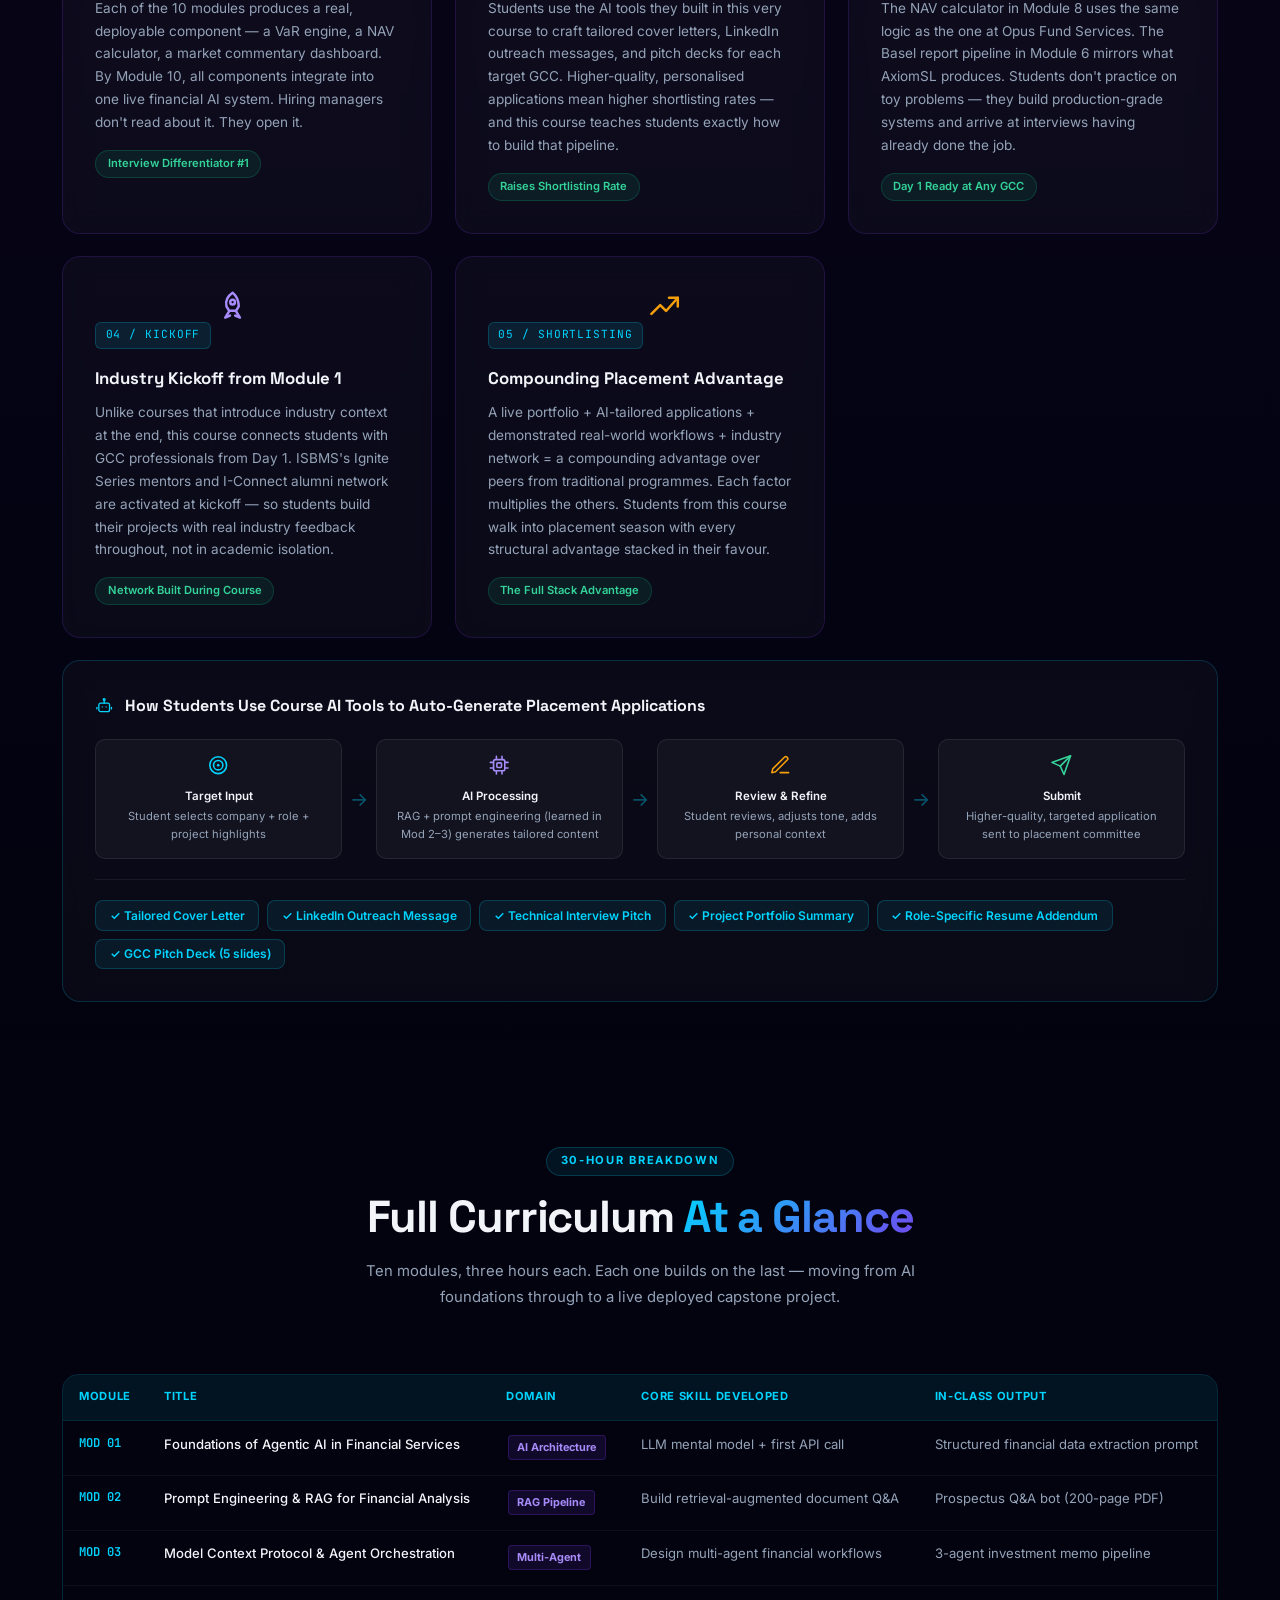
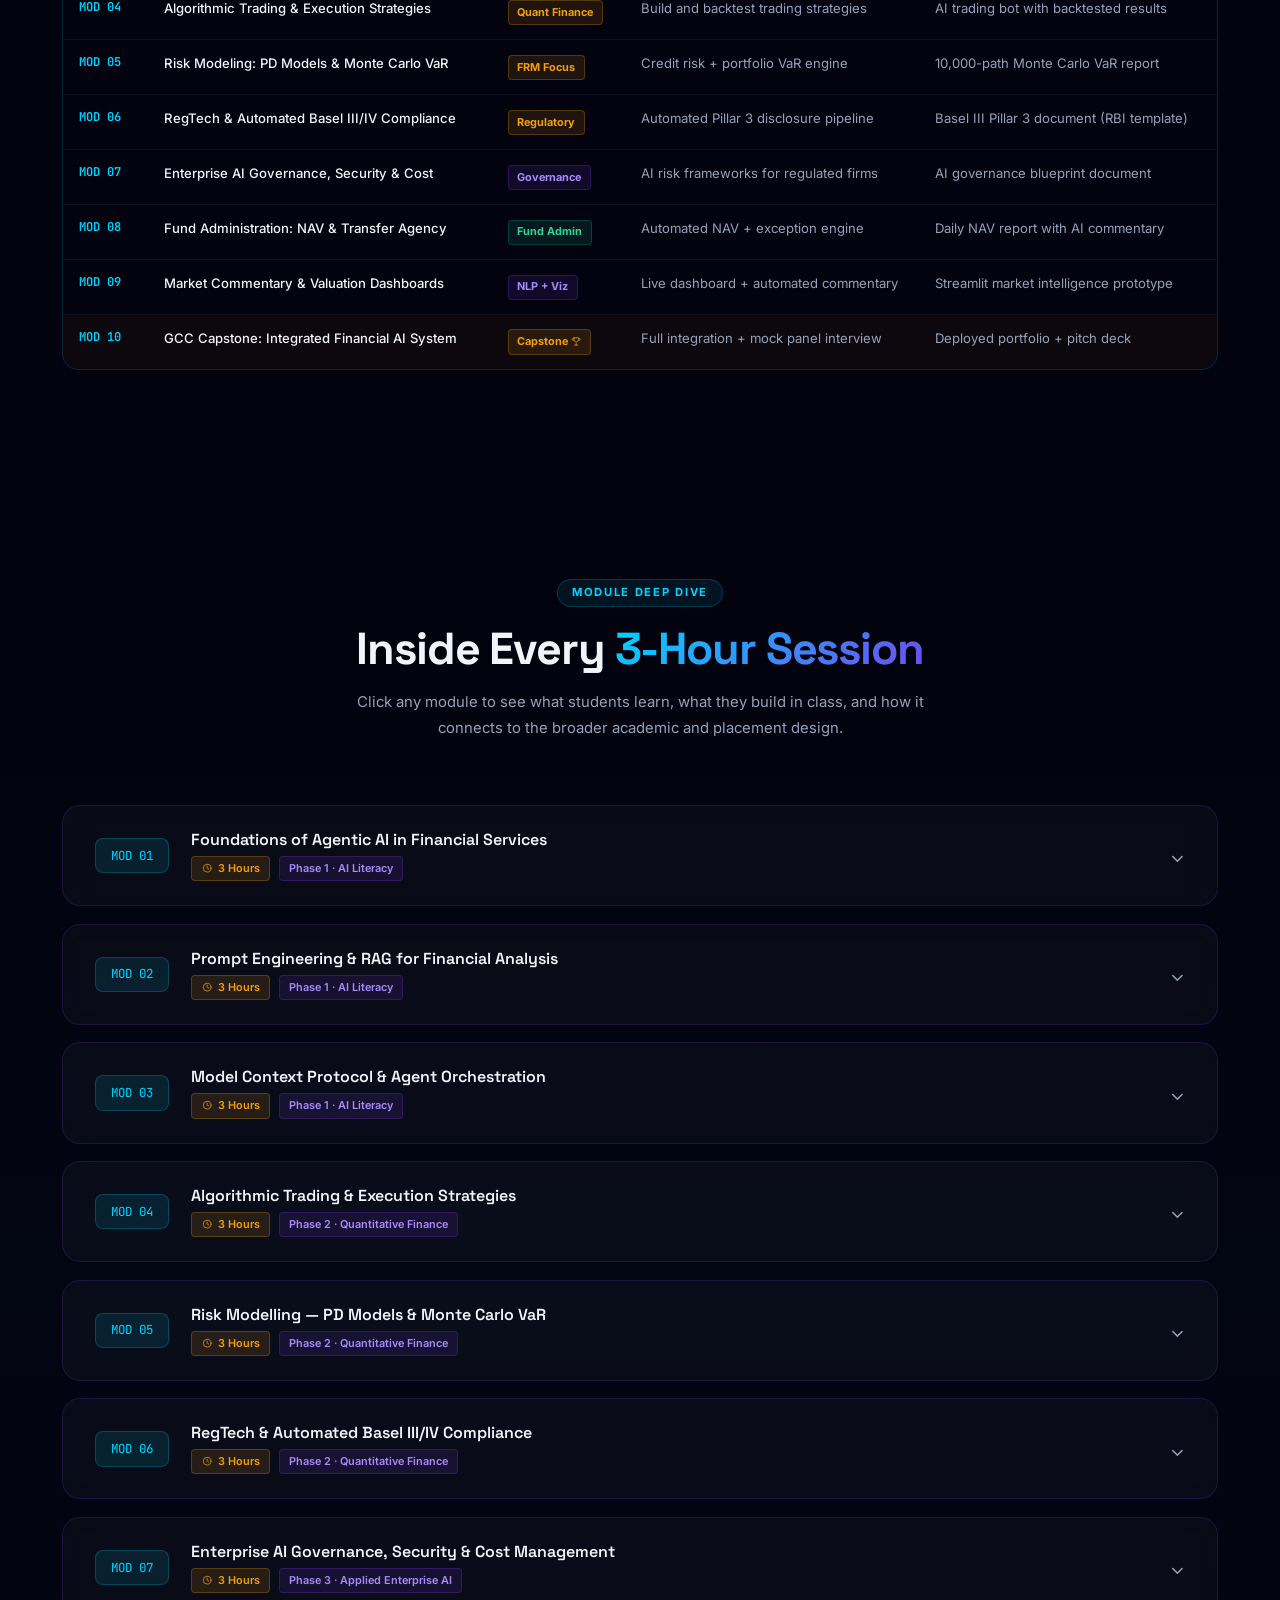
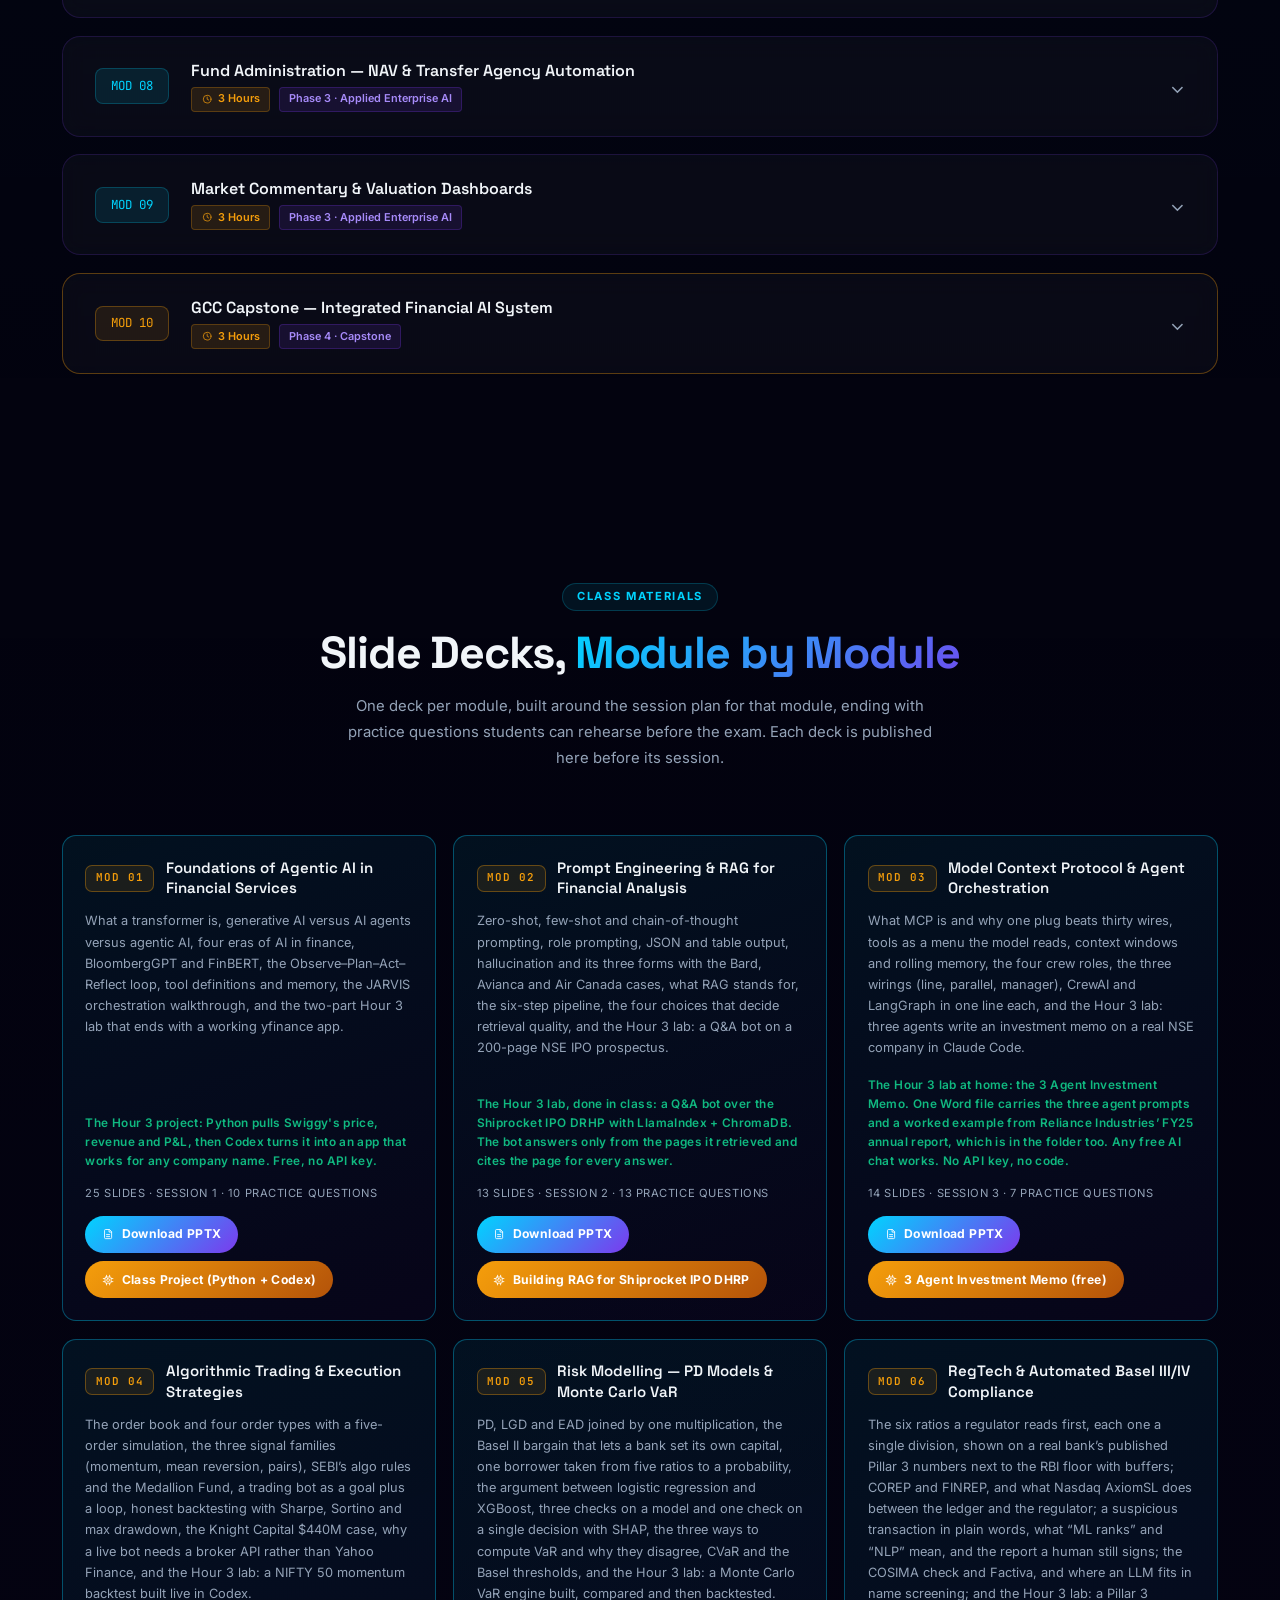
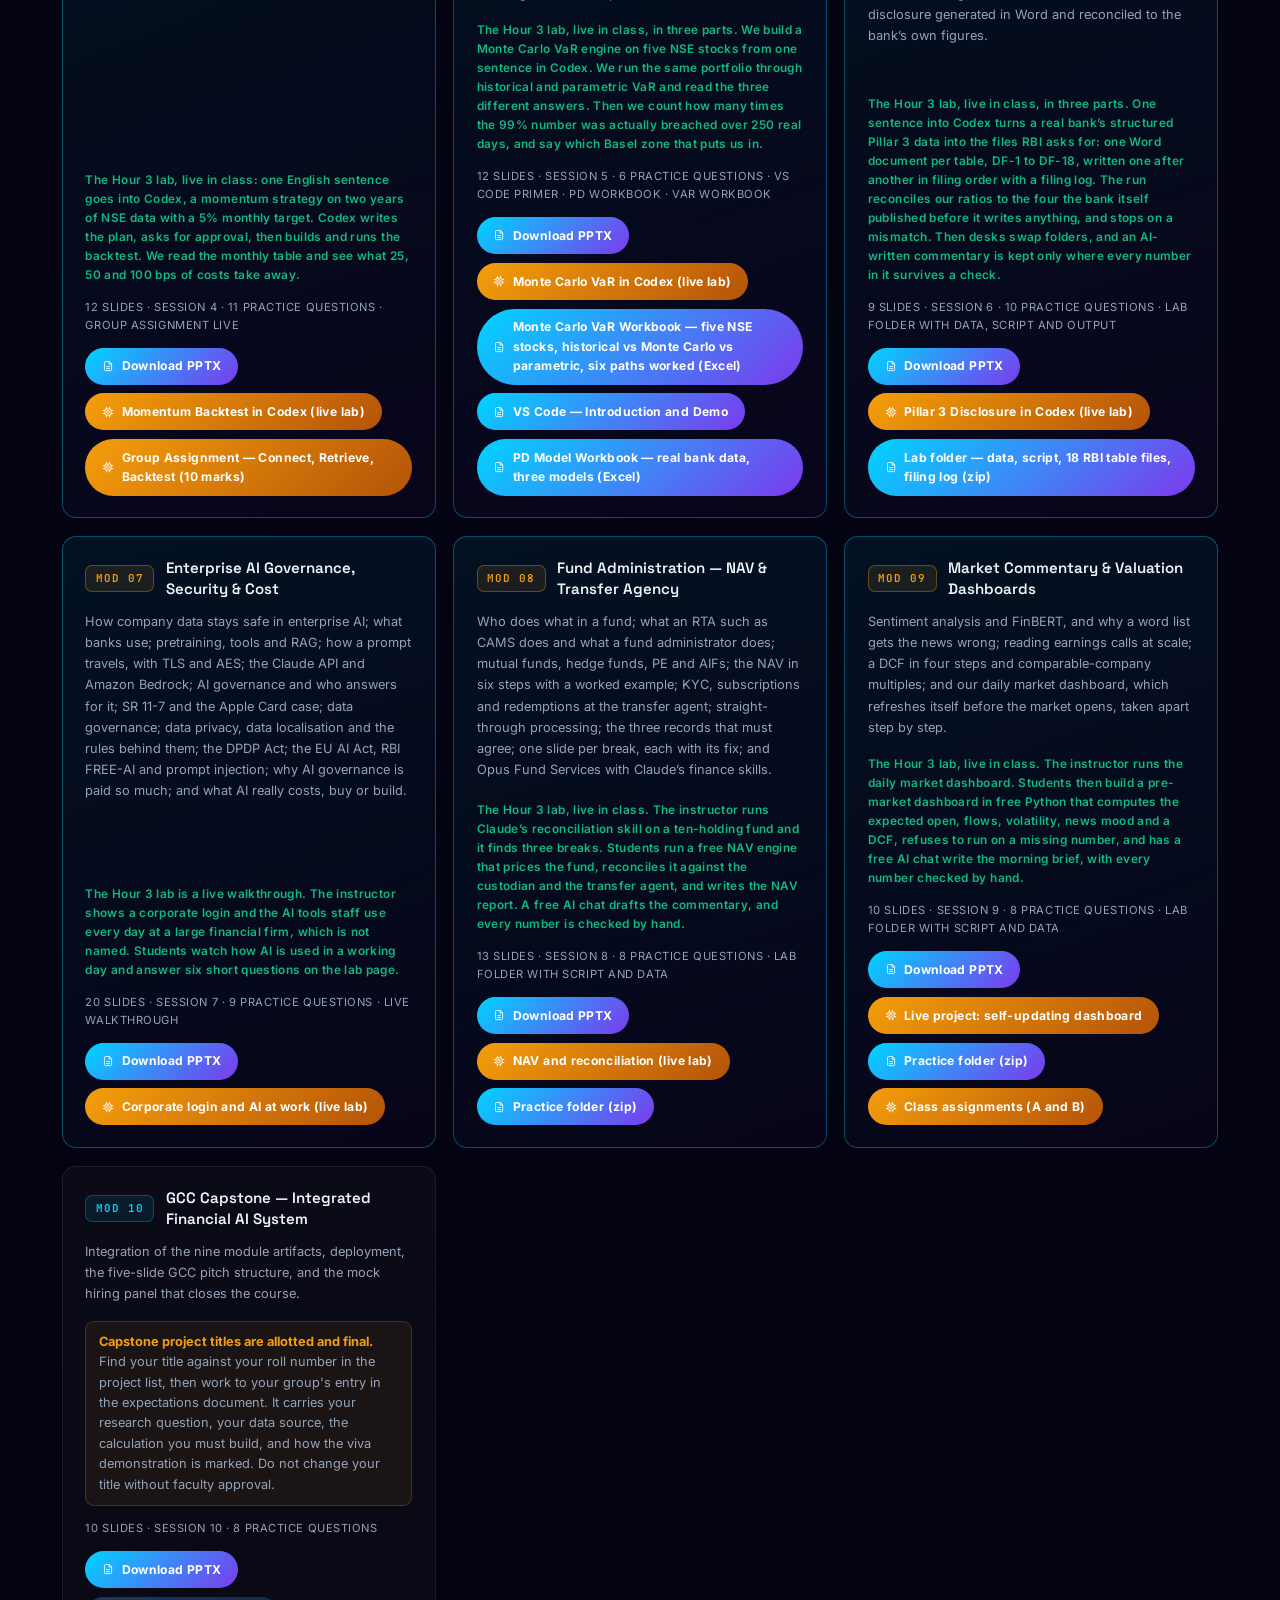
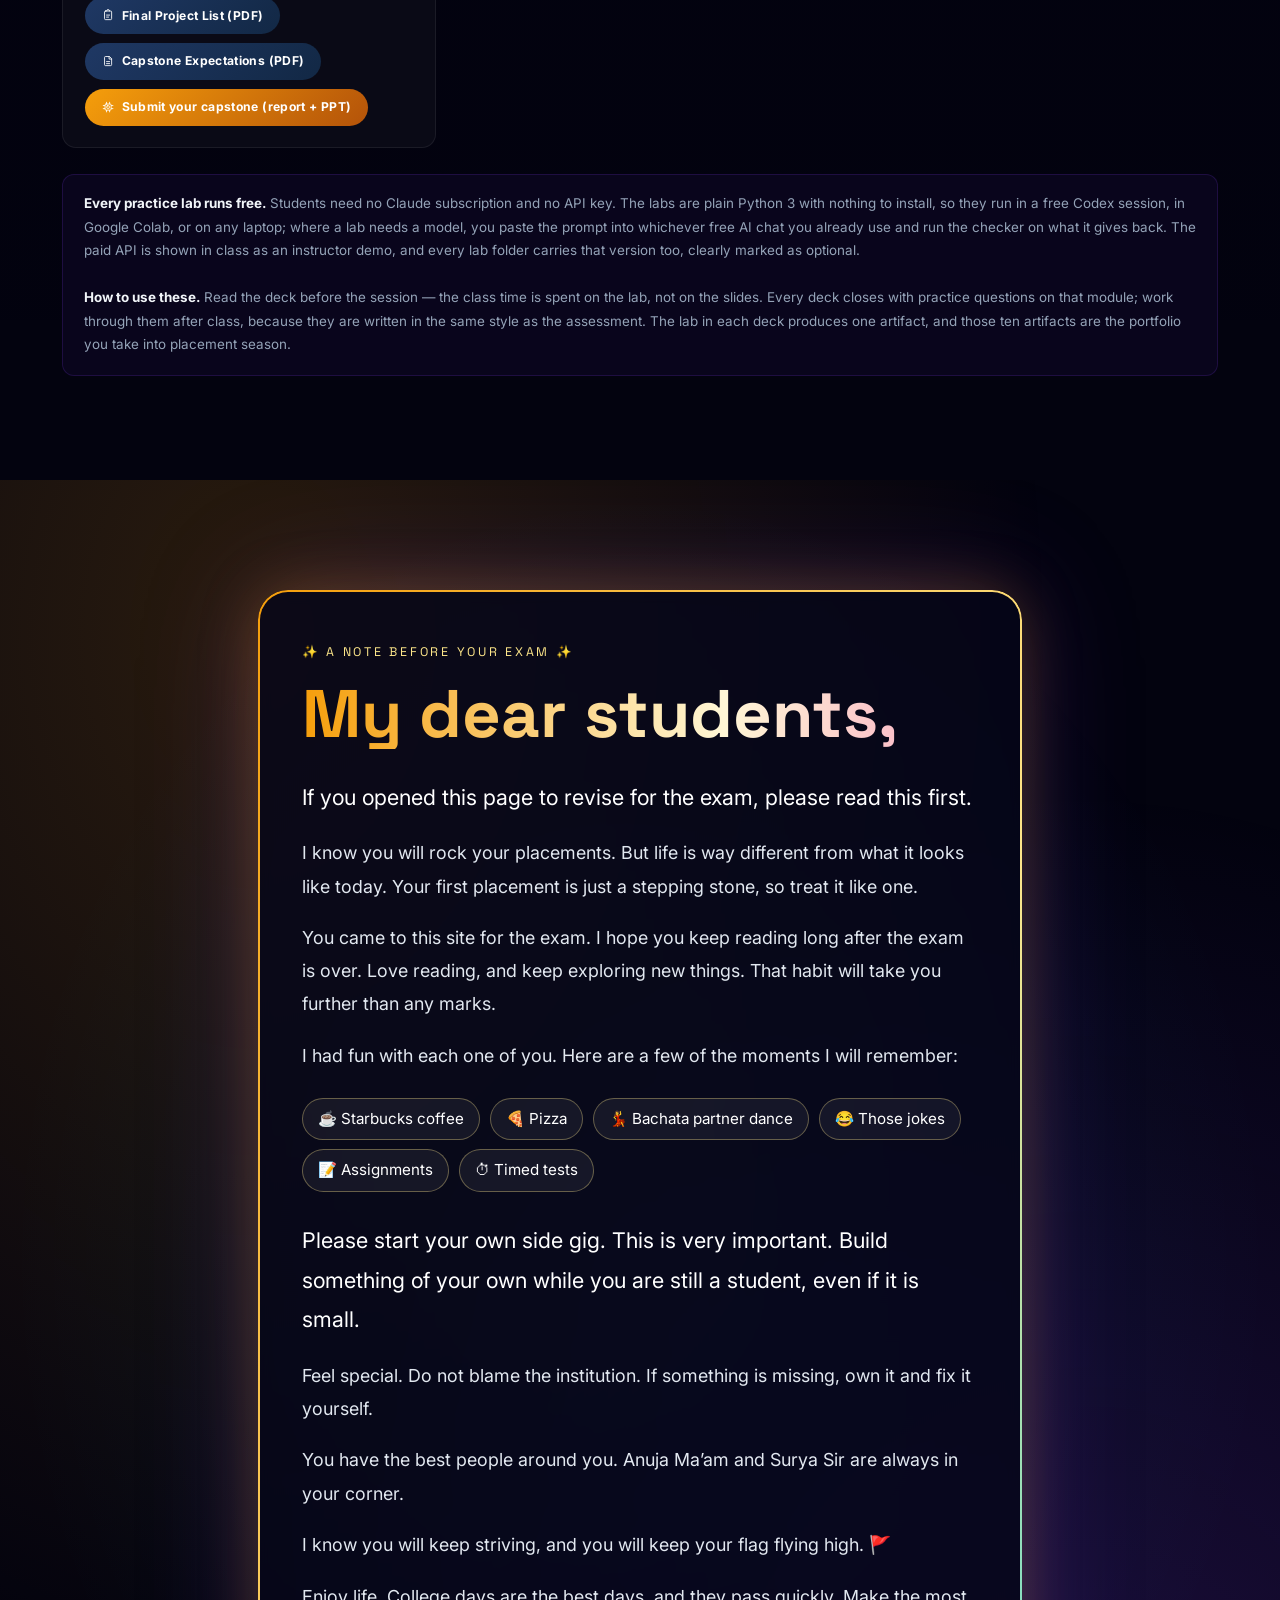
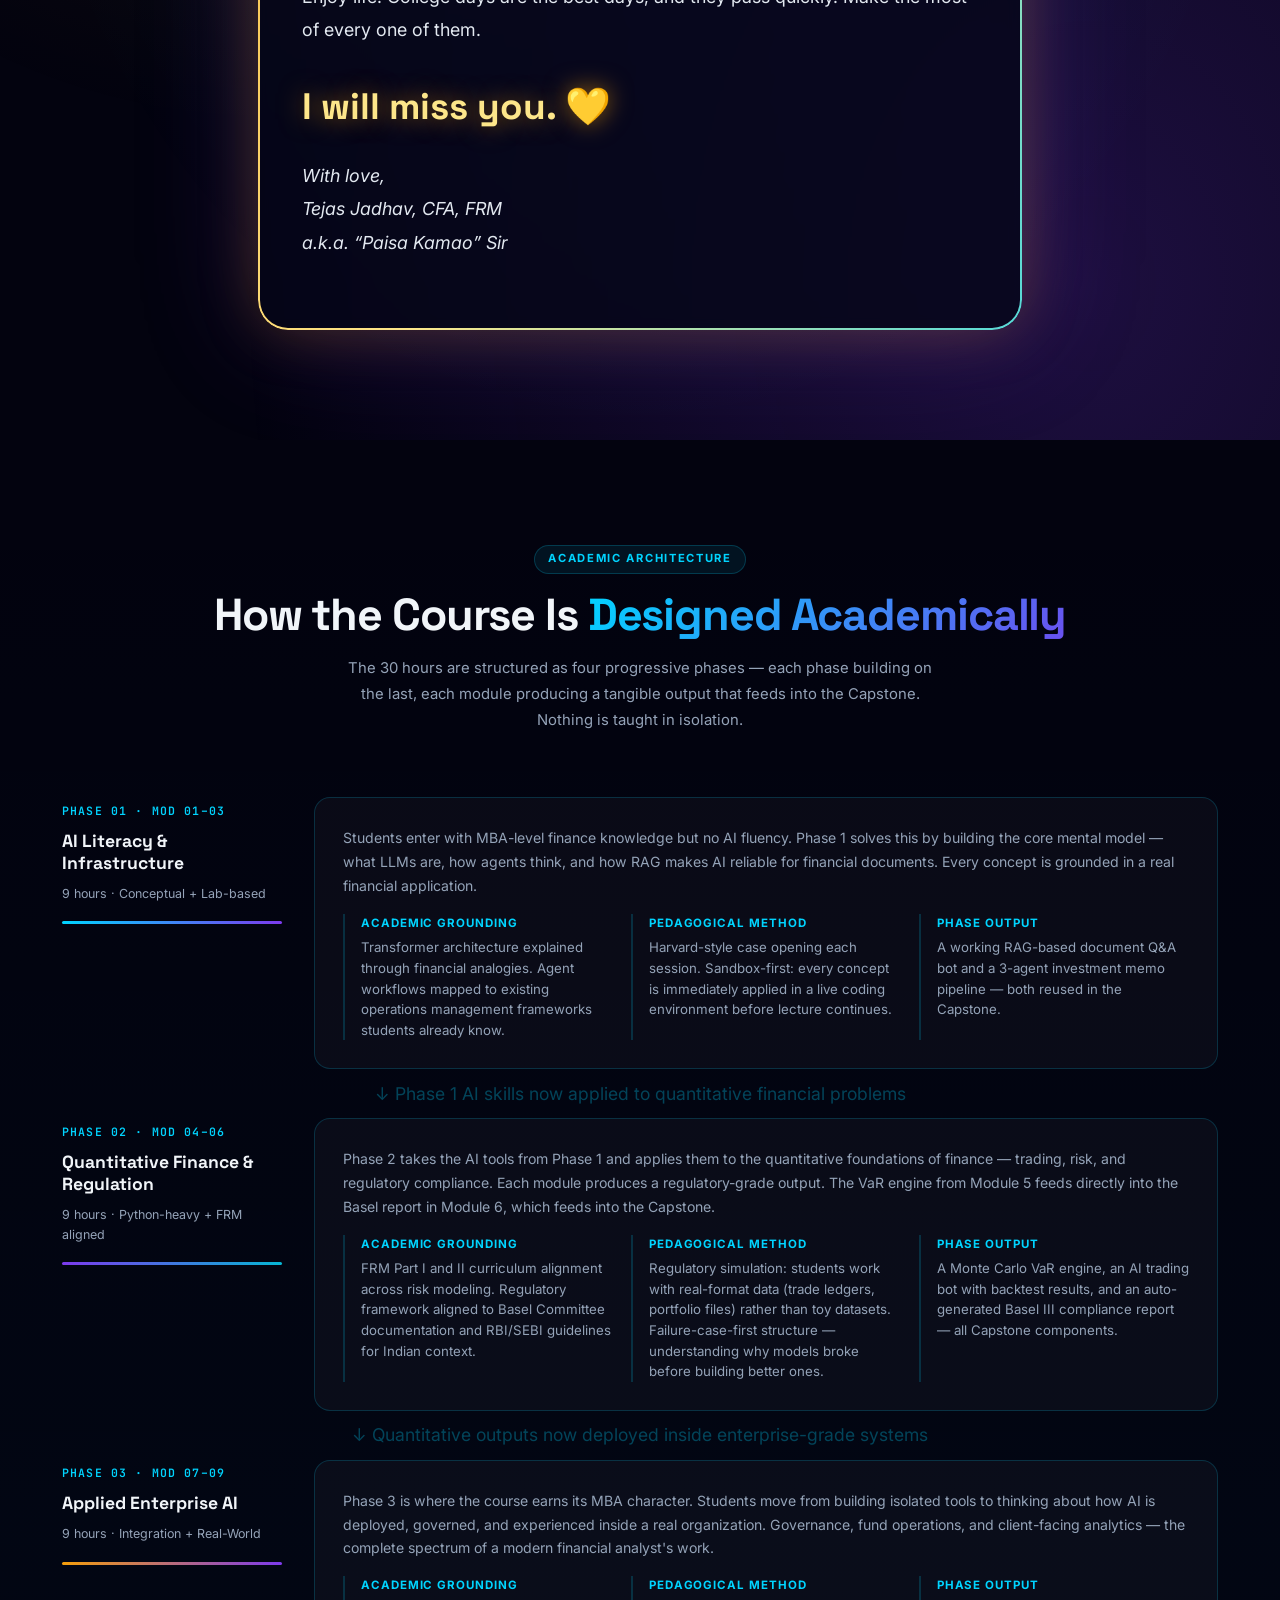
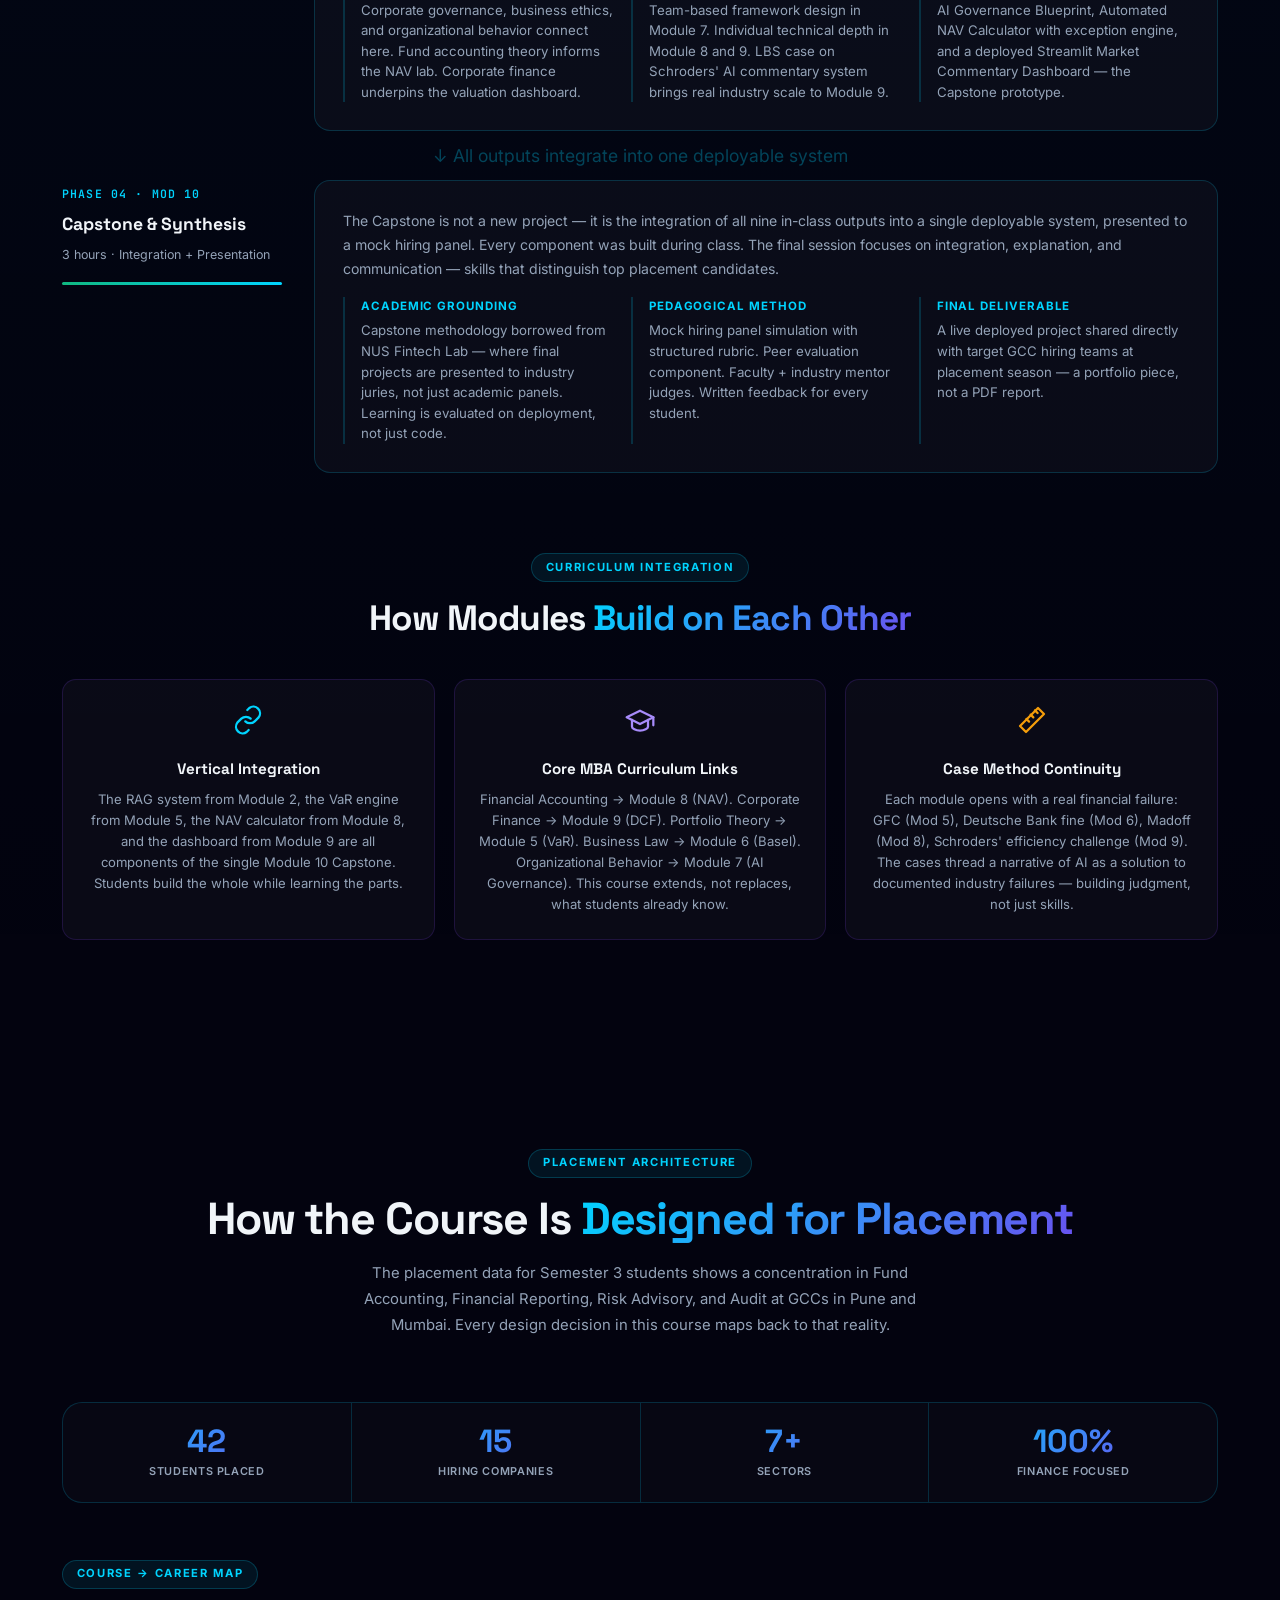
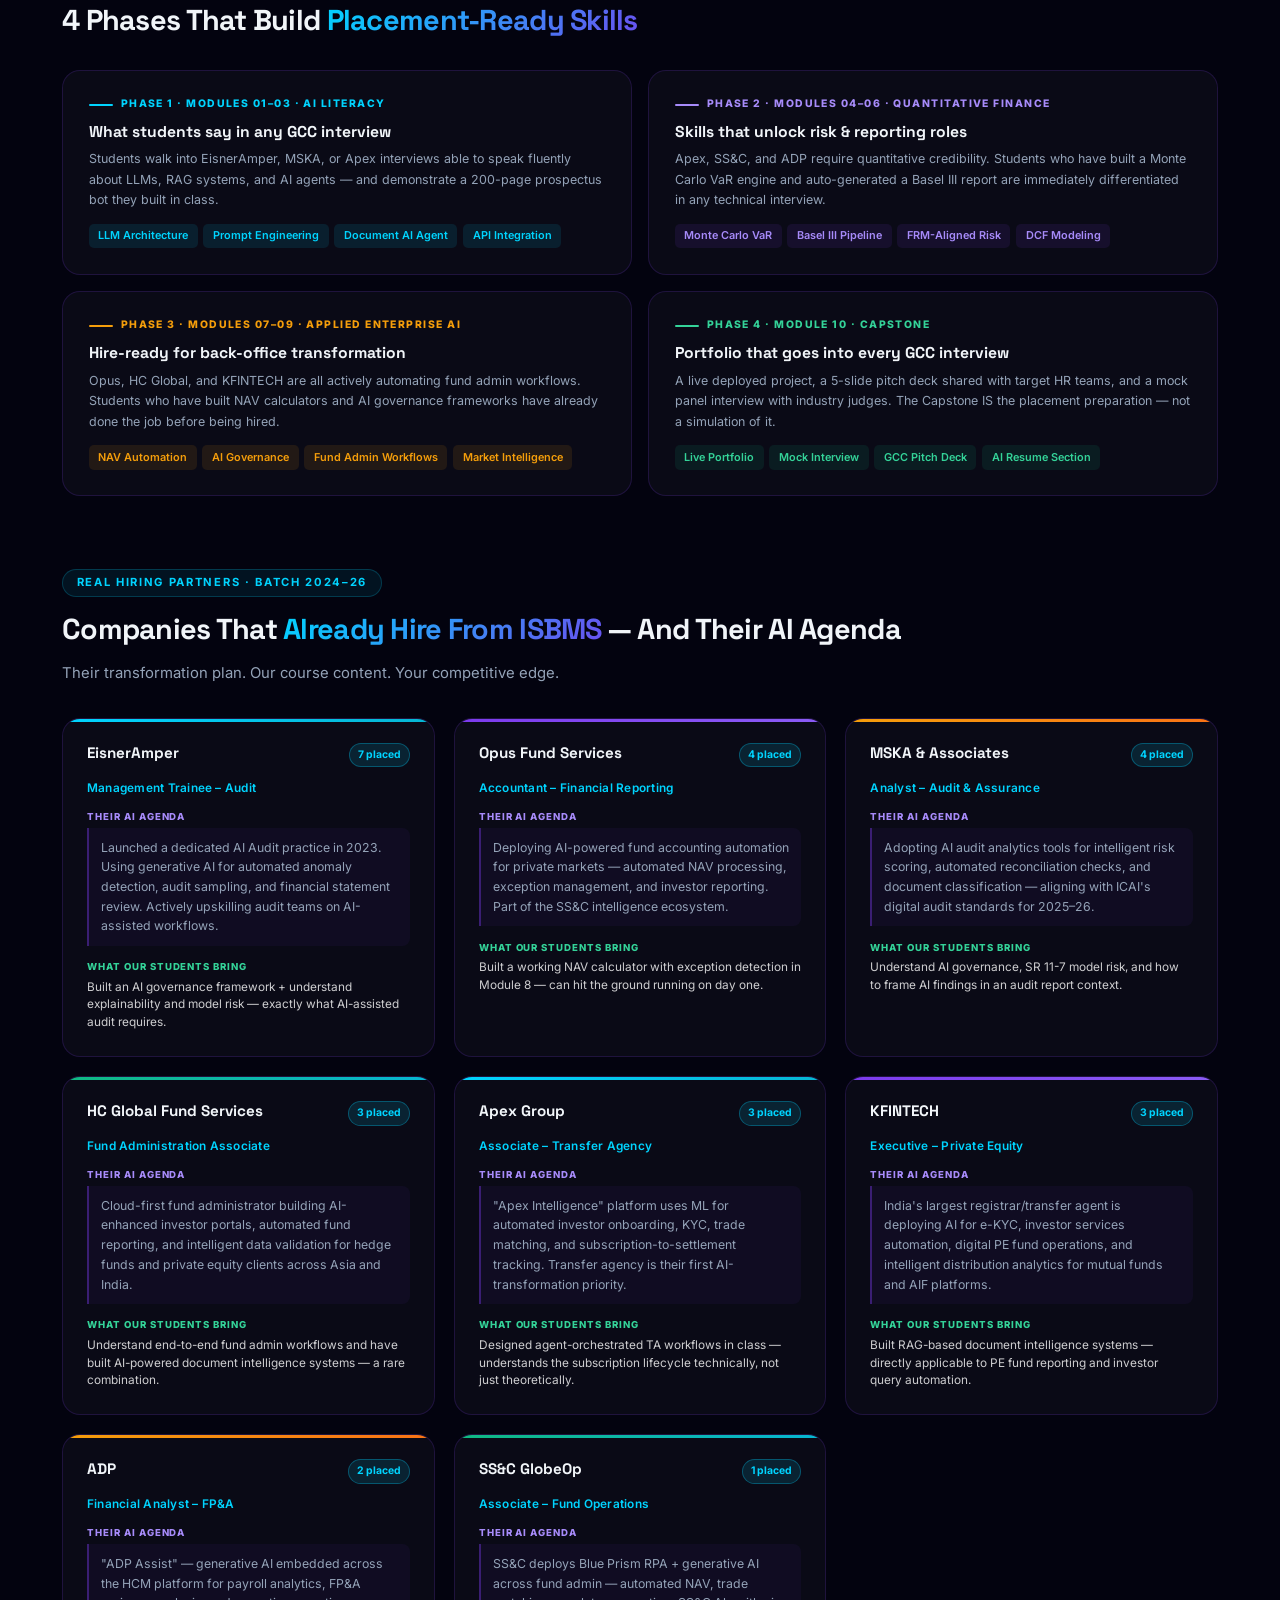
==== commit 51ab3ce5: "Title: add Tejas Jadhav, CFA, FRM Co-Authored-By: Claude Opus 5.5 <noreply@anthropic.com>" ====
--- a/index.html
+++ b/index.html
@@ -3,7 +3,7 @@
 <head>
 <meta charset="UTF-8">
 <meta name="viewport" content="width=device-width, initial-scale=1.0">
-<title>Agentic AI & Advanced Analytics in Finance | ISBMS Pune</title>
+<title>Agentic AI & Advanced Analytics in Finance | ISBMS Pune | Tejas Jadhav, CFA, FRM</title>
 <meta name="description" content="A 30-hour MBA/PGDM Semester 3 specialization at ISBMS Pune bridging academic finance with AI-driven GCC transformation. Ten modules from RAG and agentic AI to Monte Carlo VaR, Basel RegTech, and fund administration — every student graduates with a live deployed financial AI portfolio.">
 <meta name="theme-color" content="#03030f">
 <!-- Open Graph / social sharing -->
